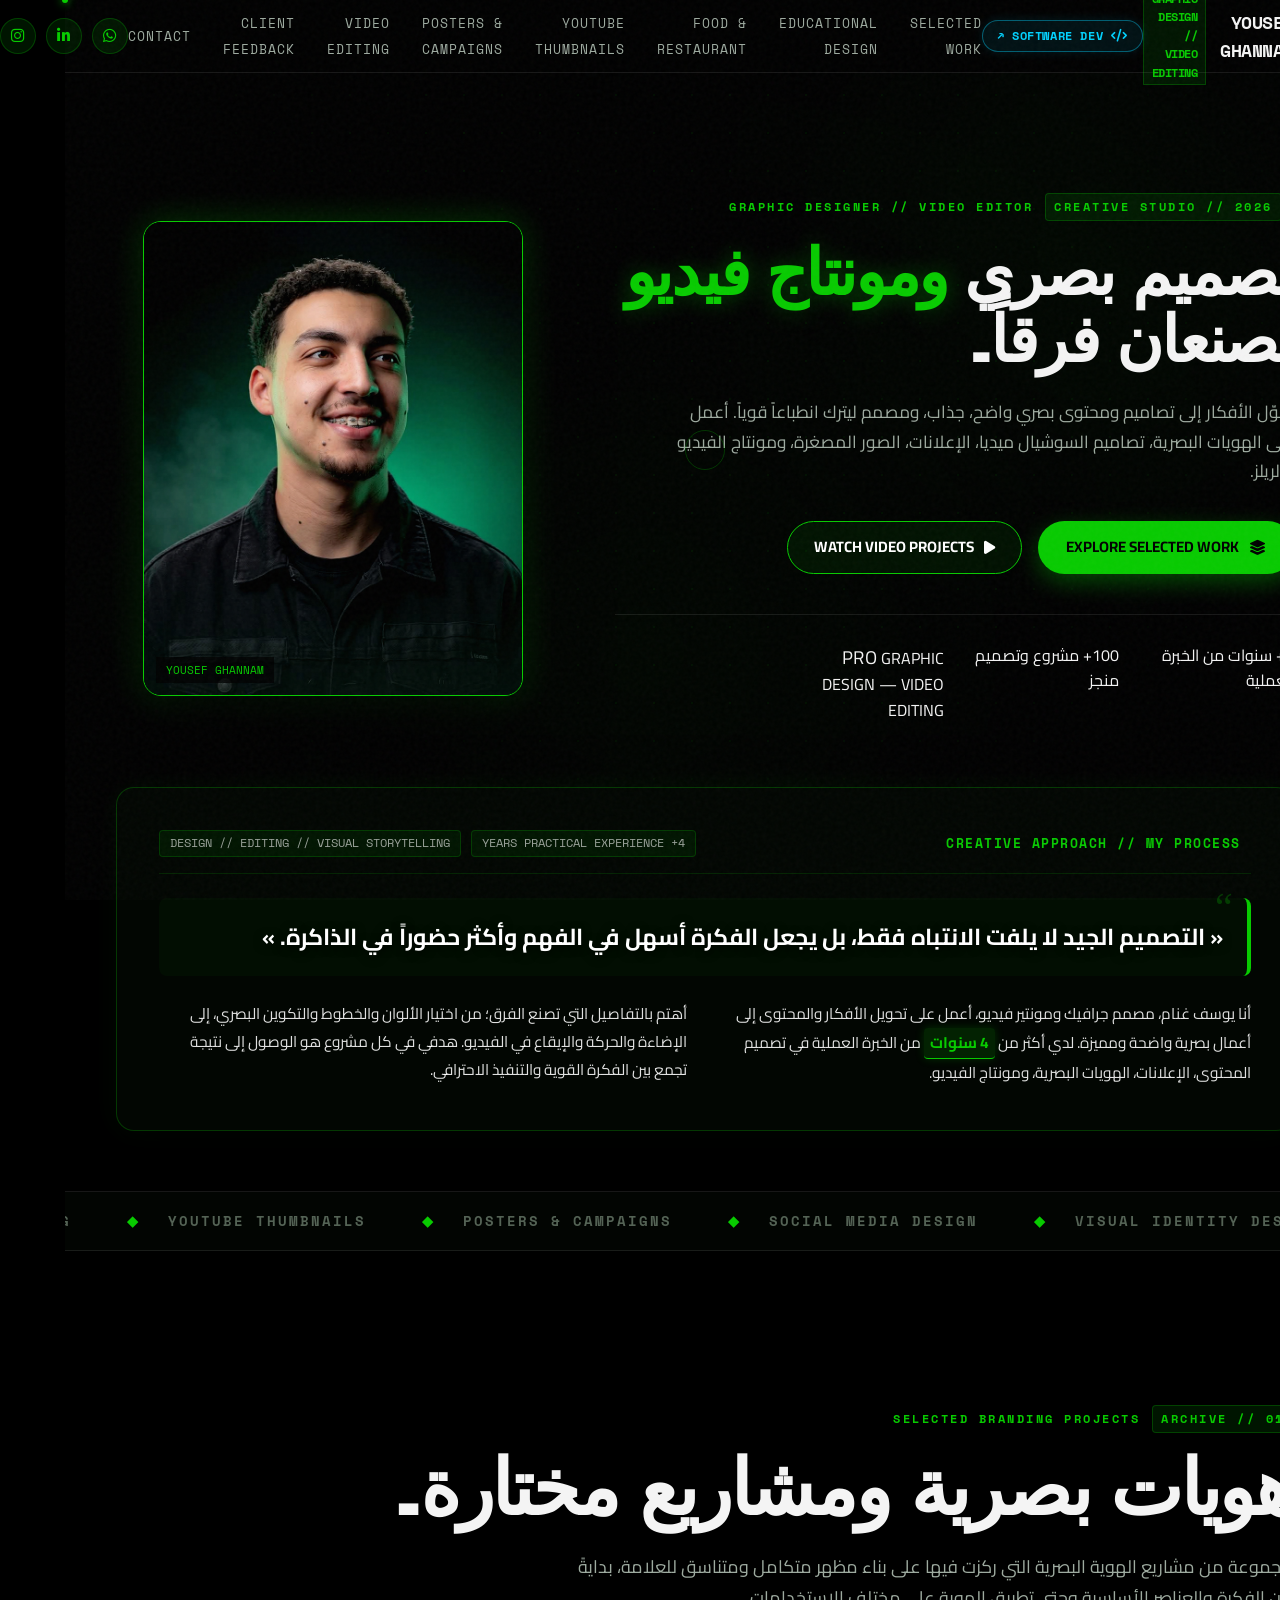
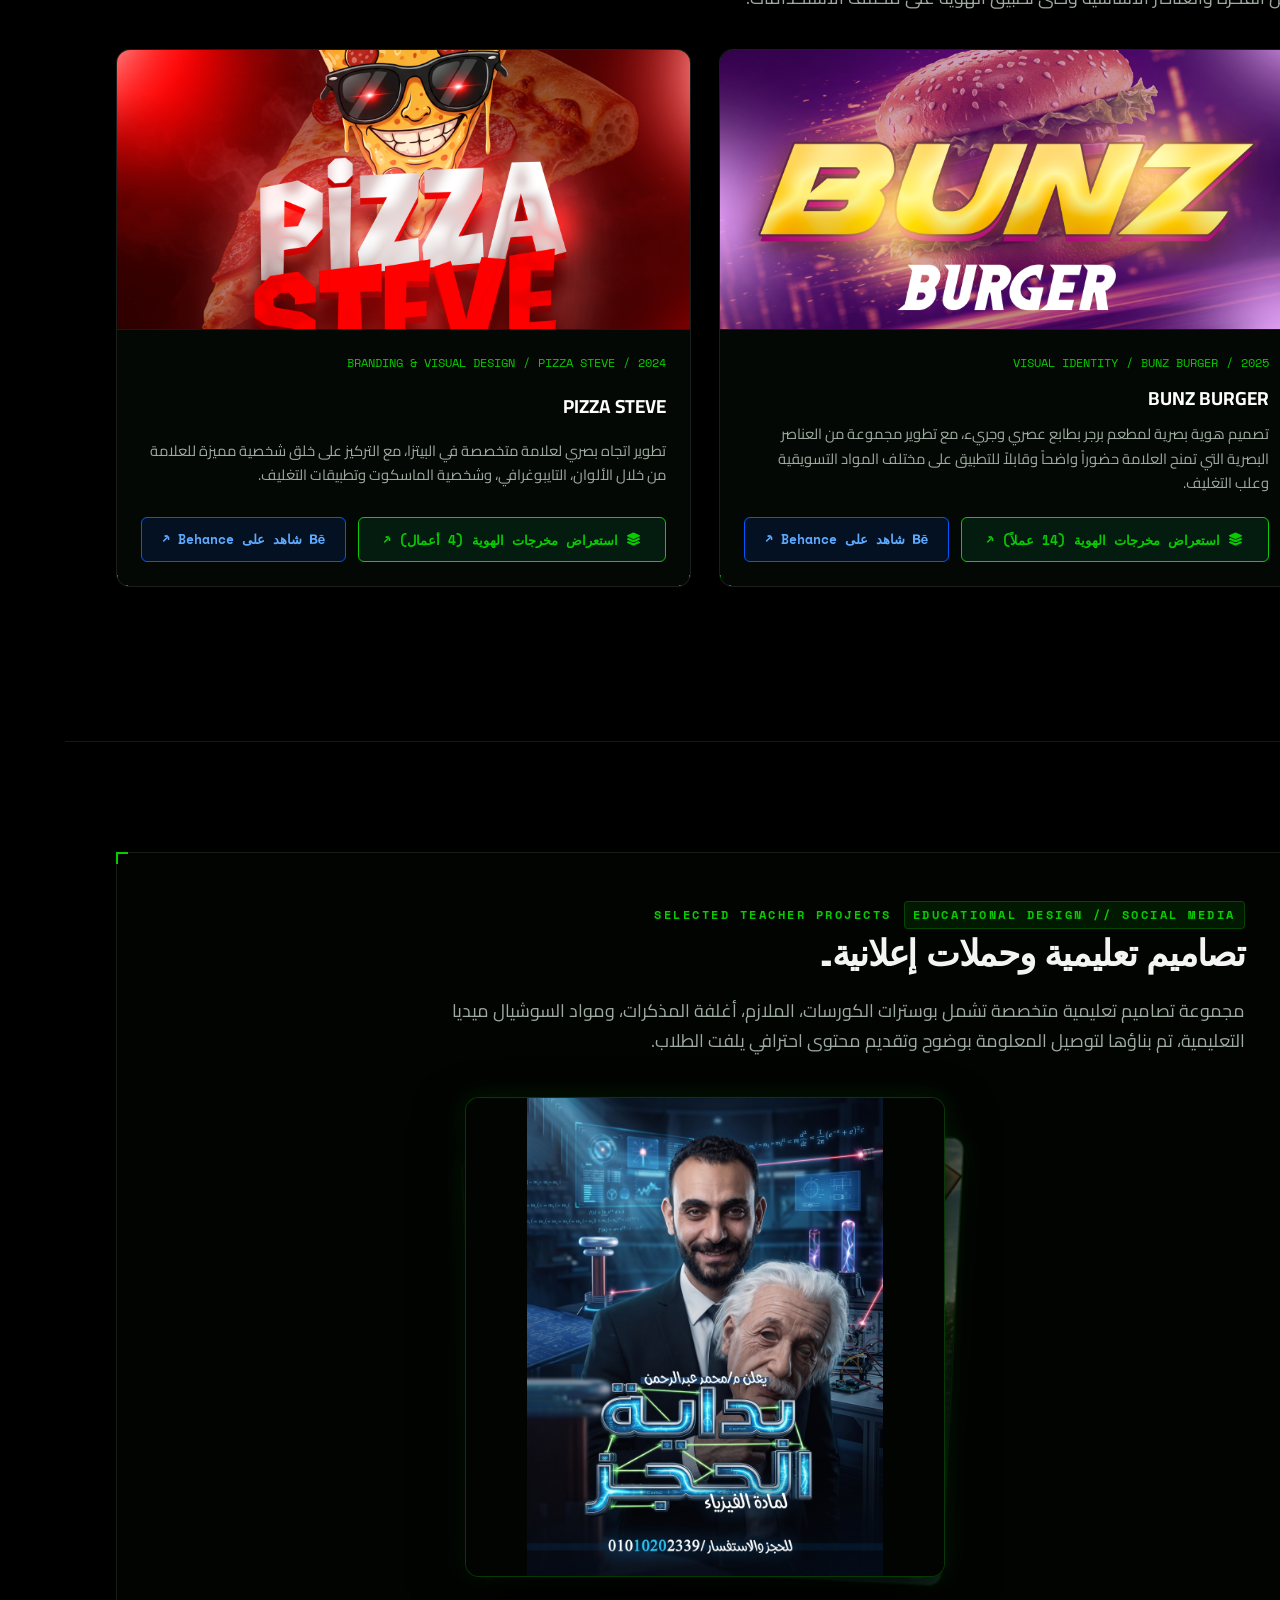
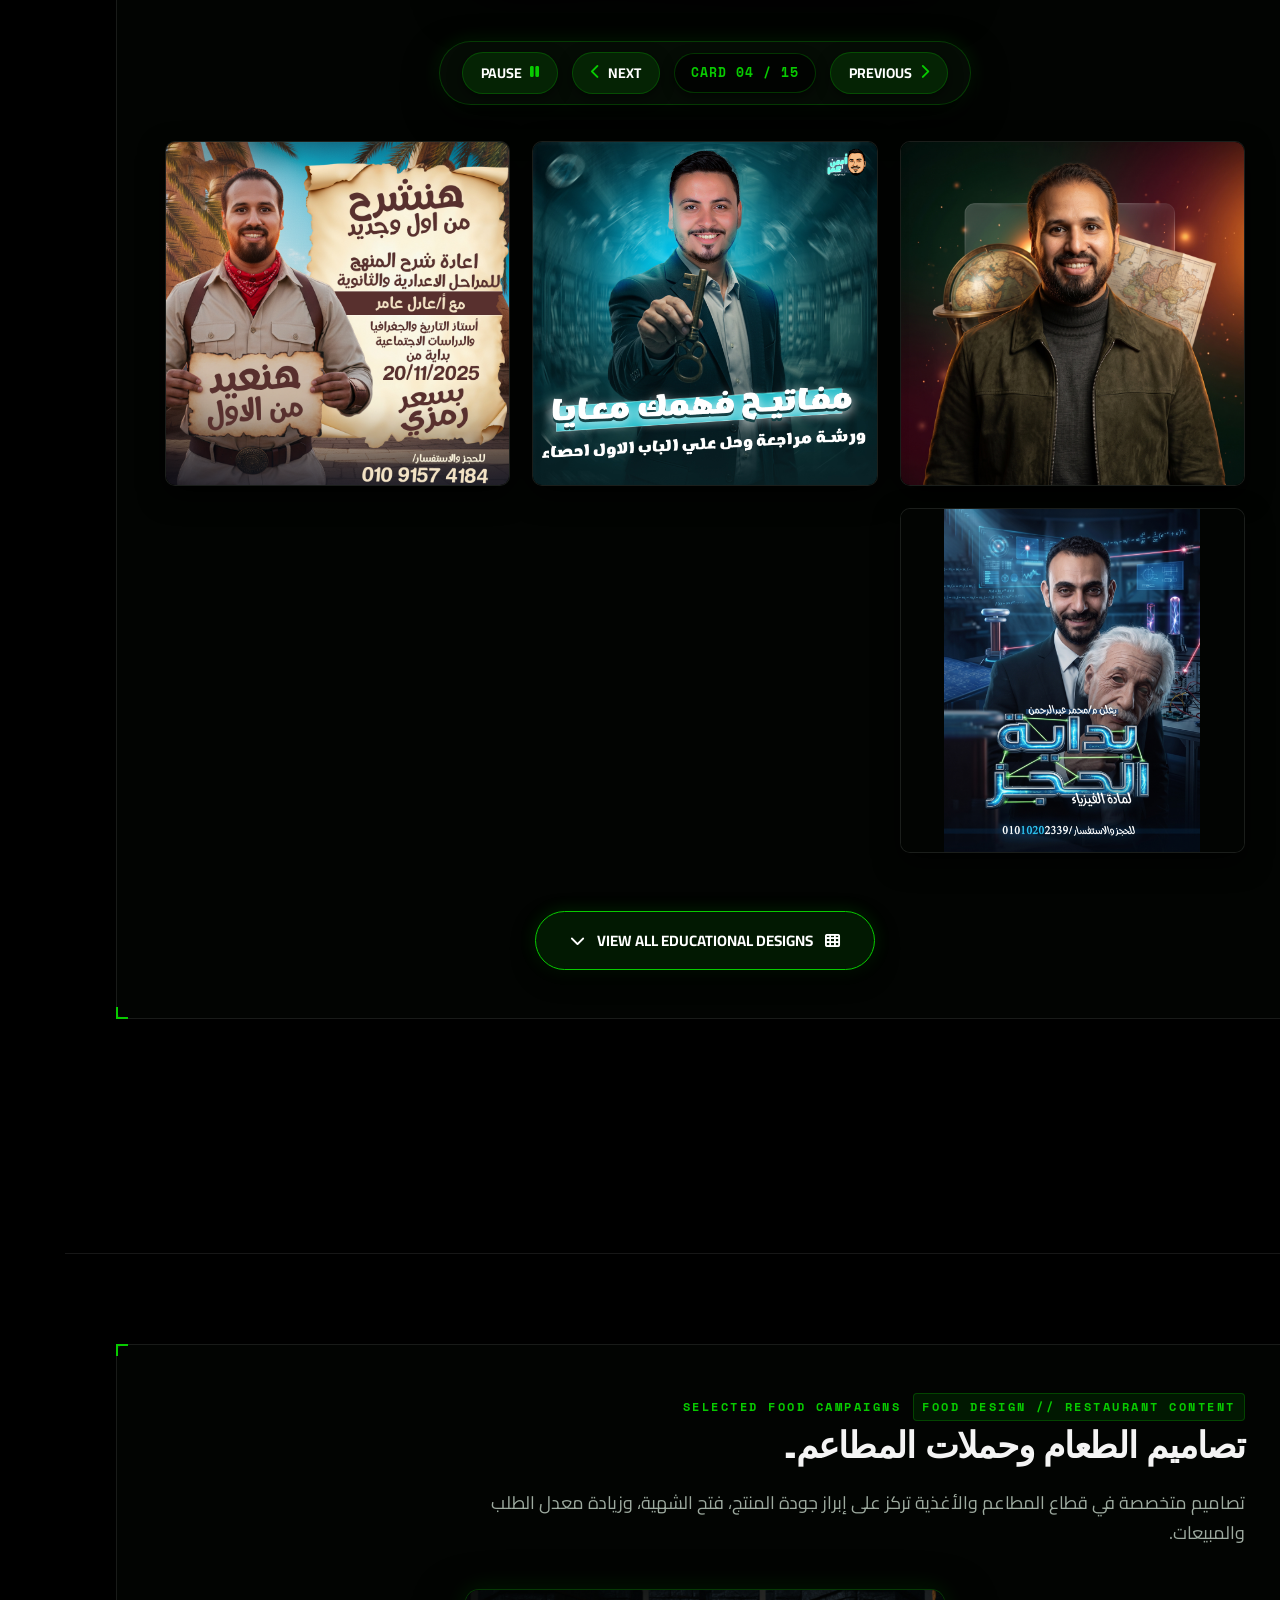
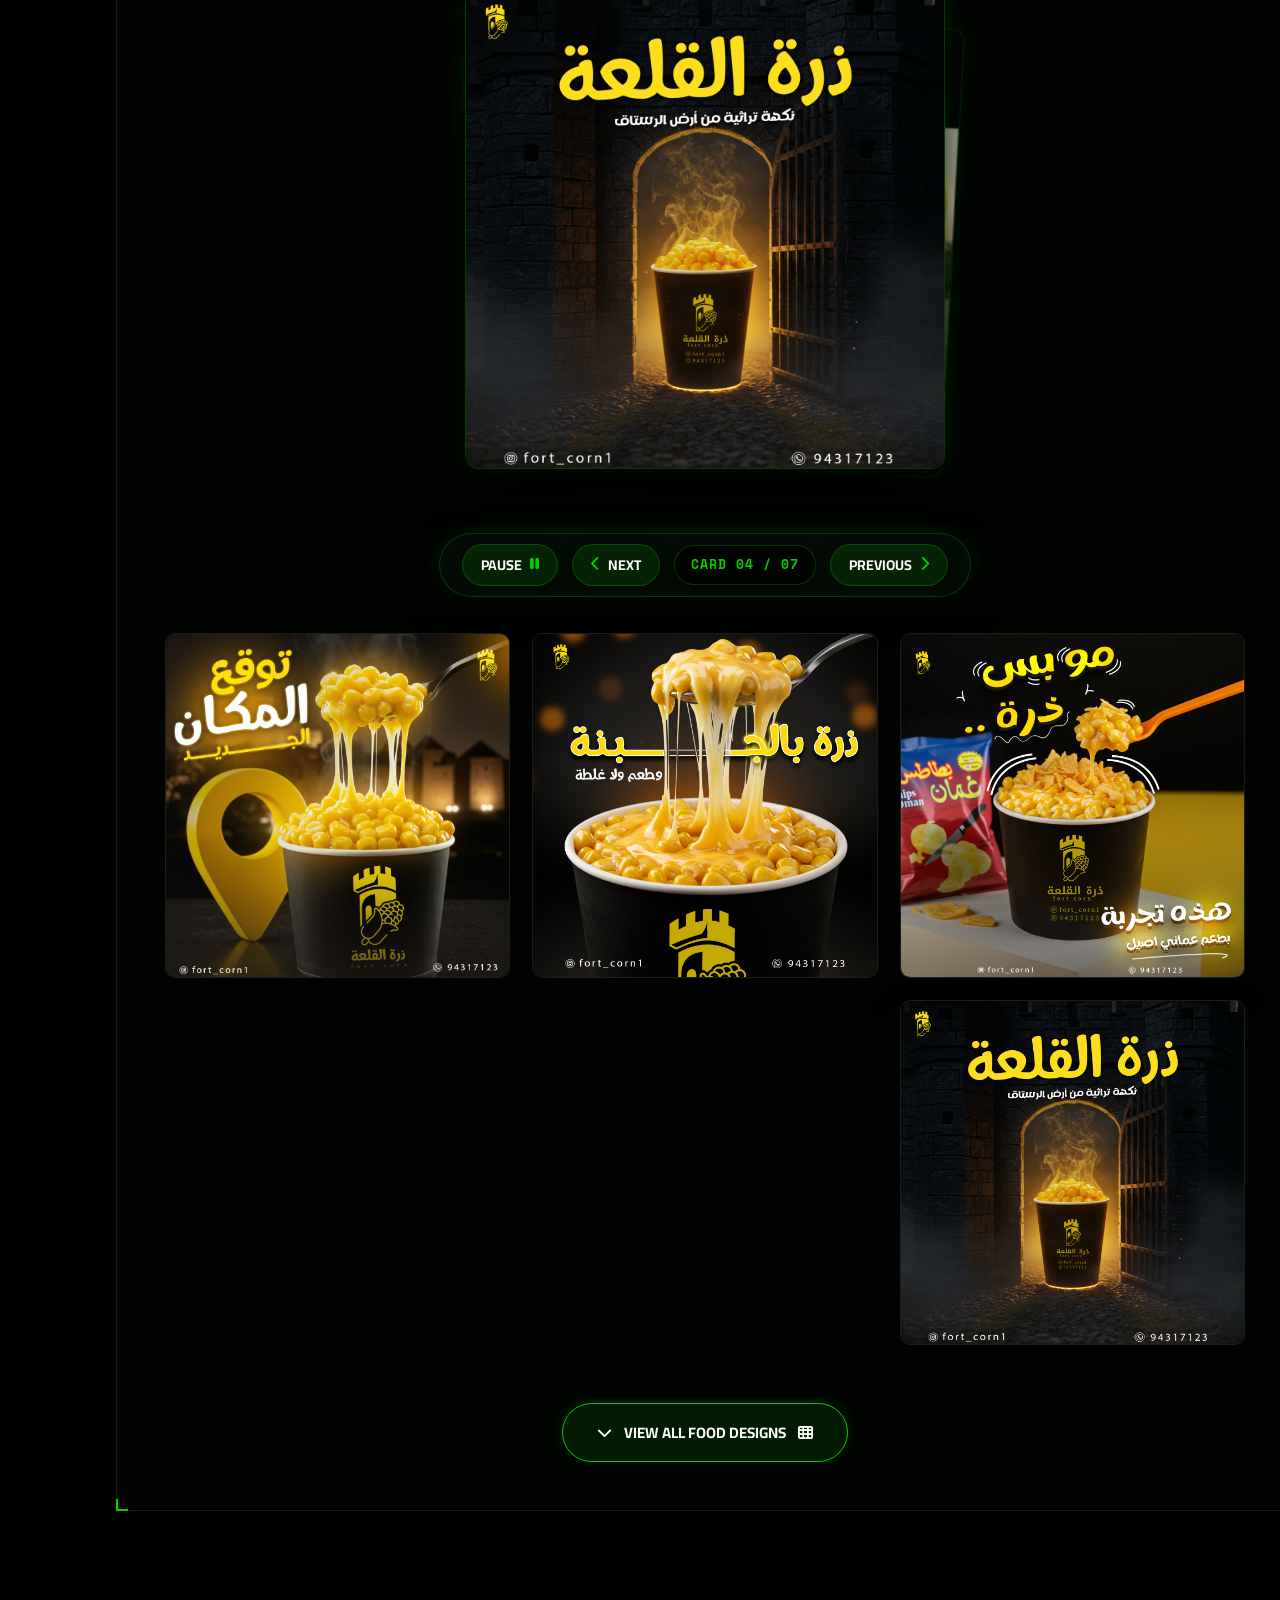
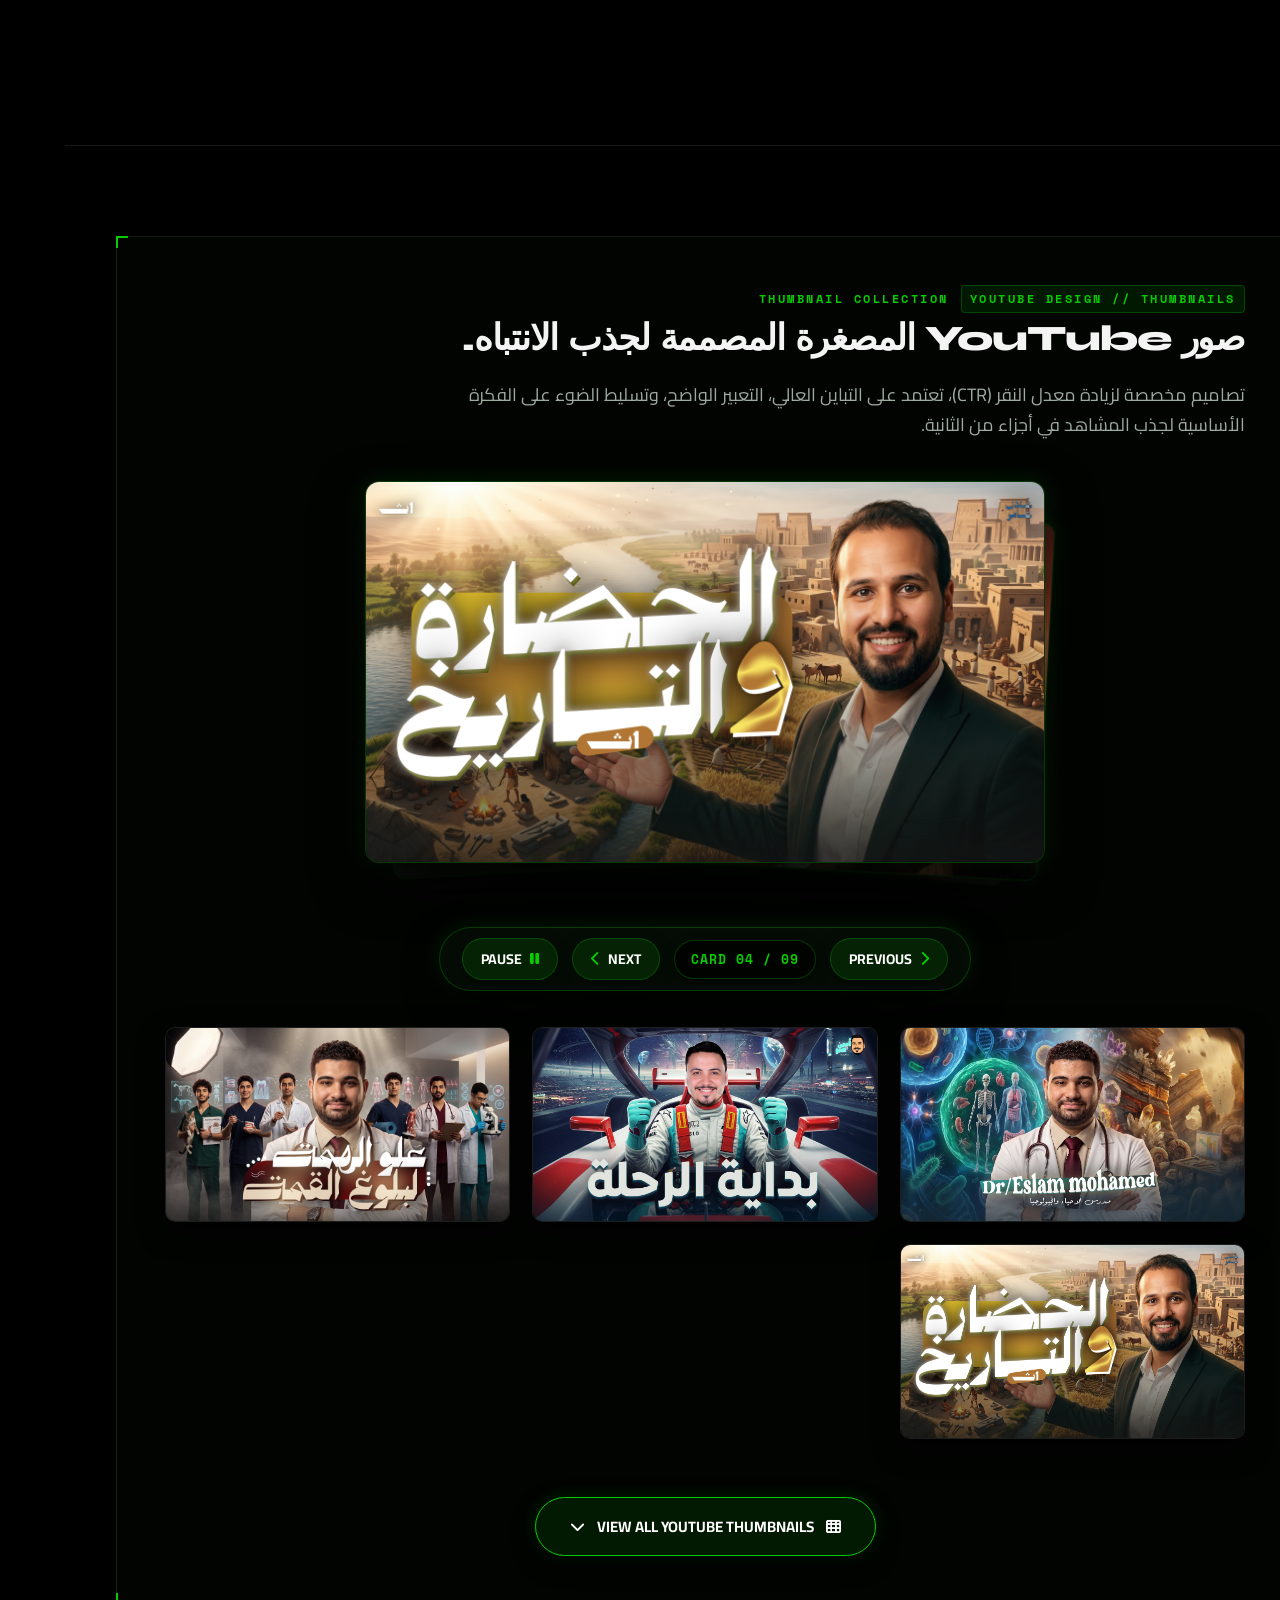
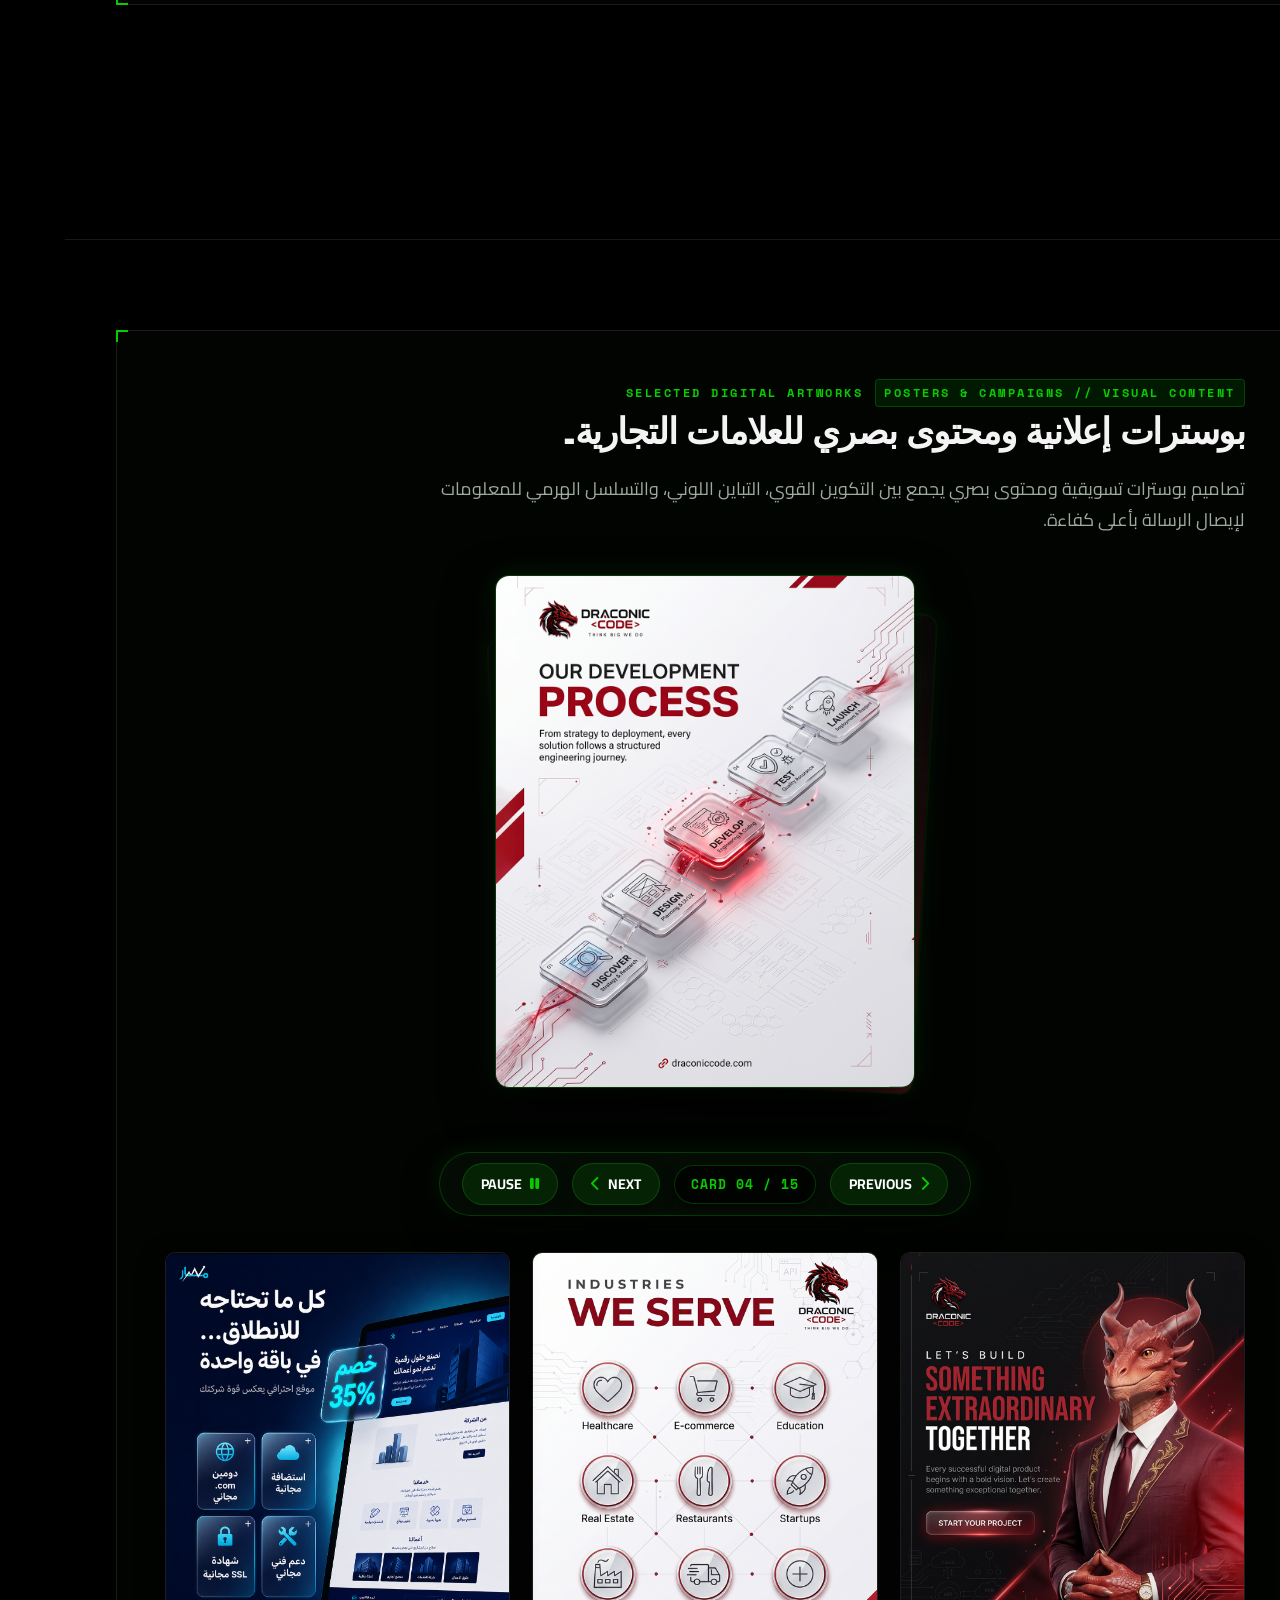
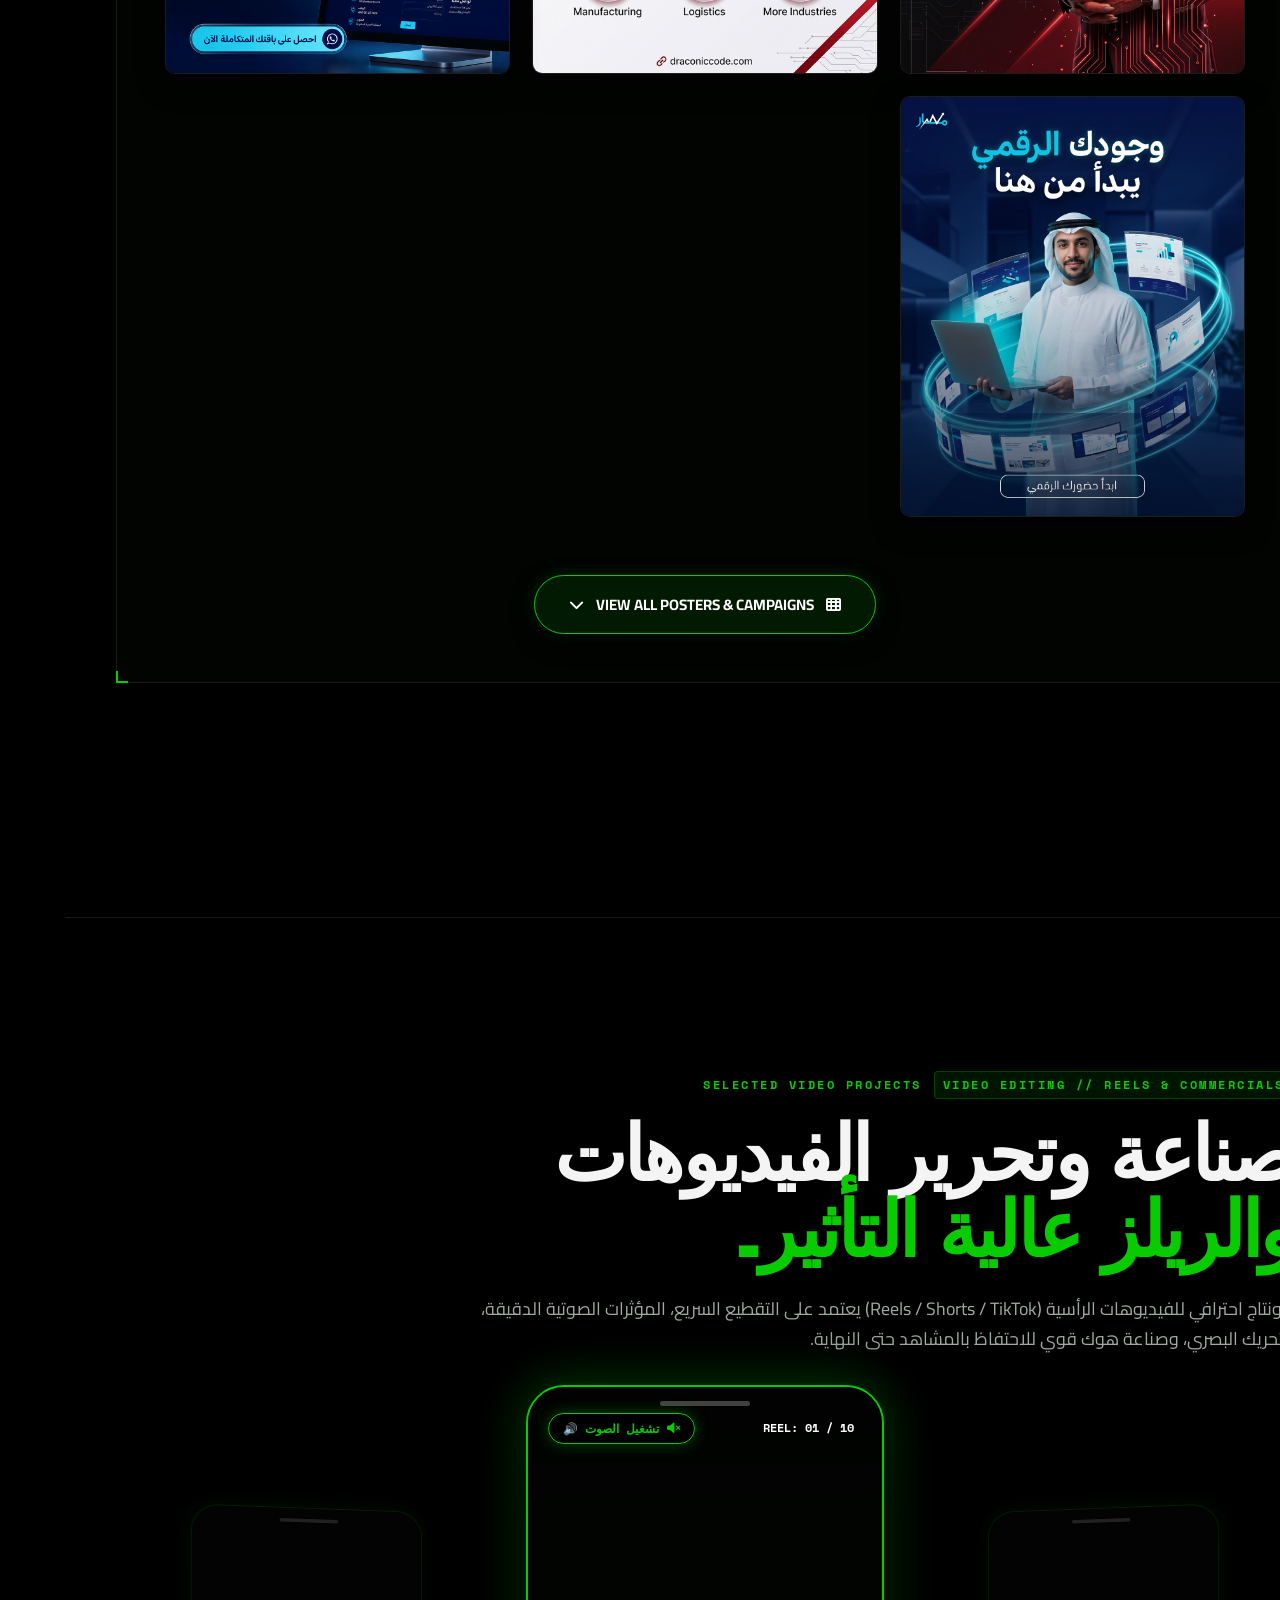
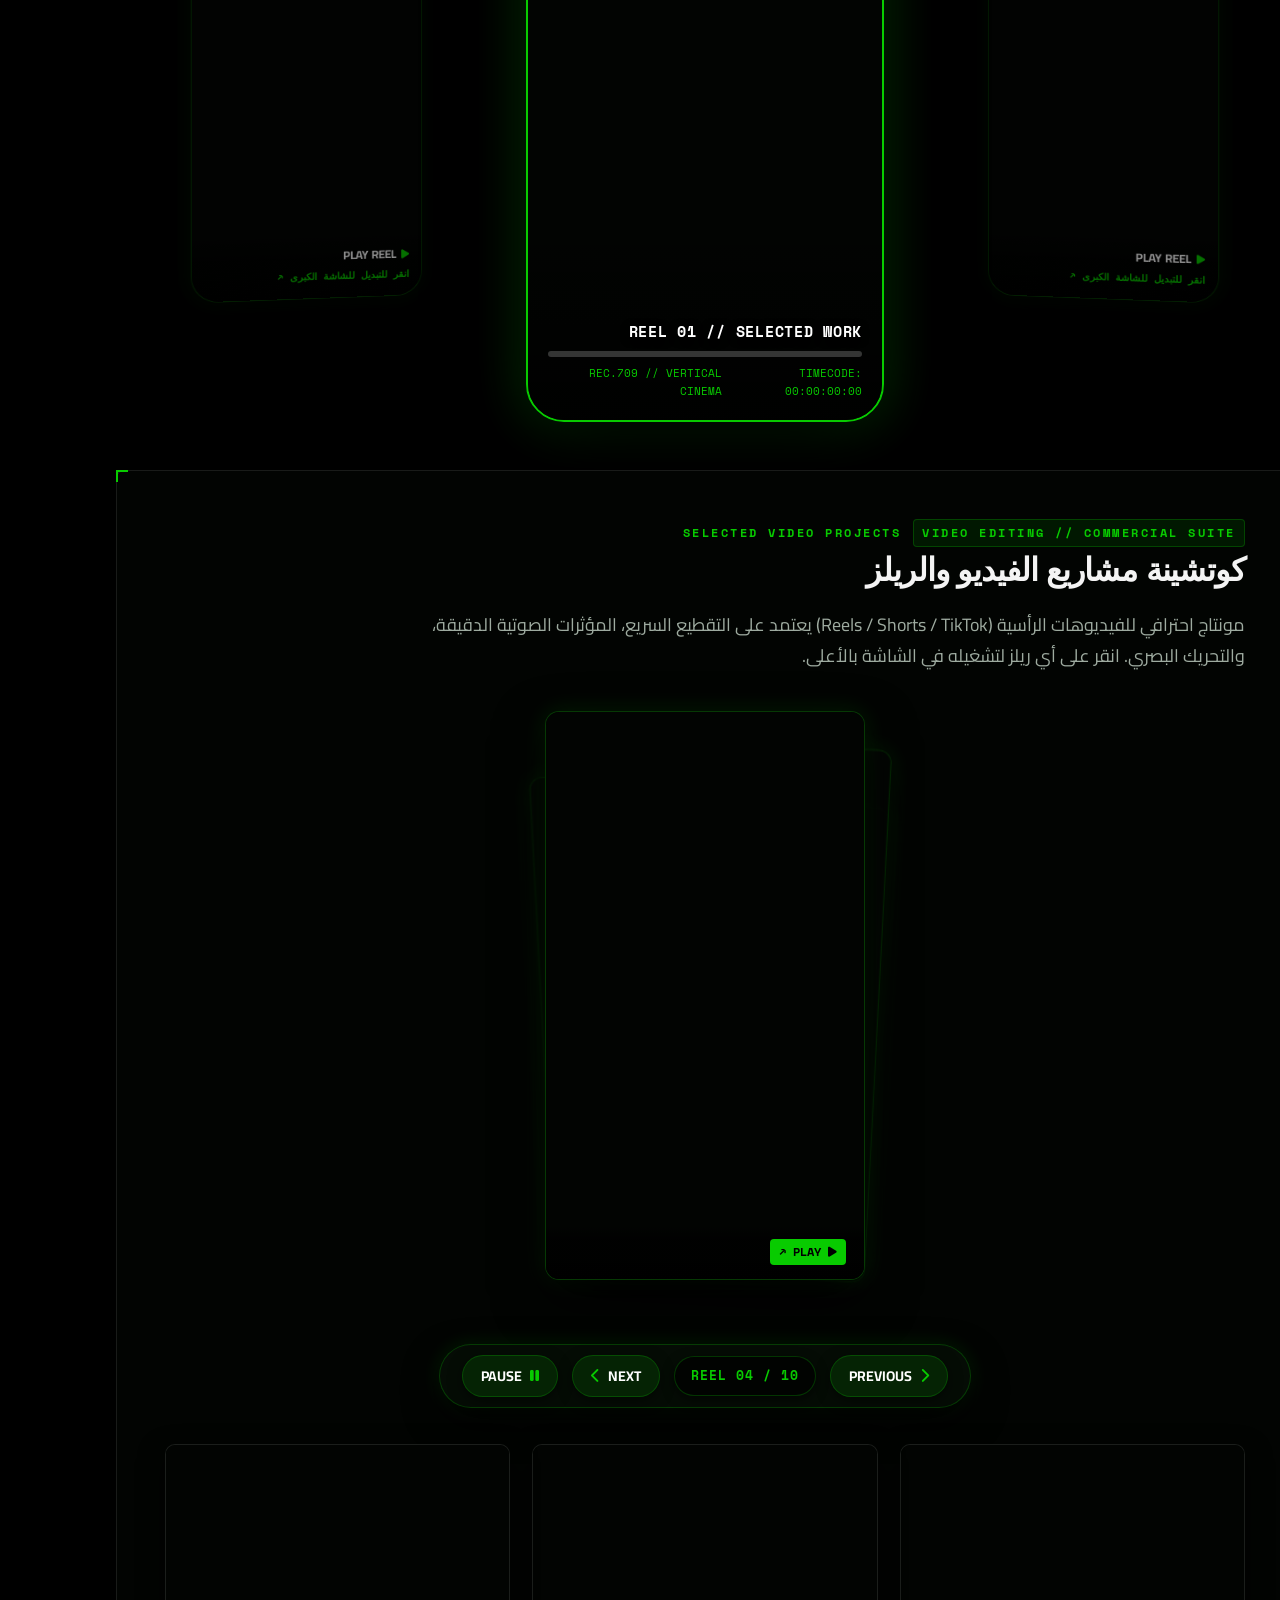
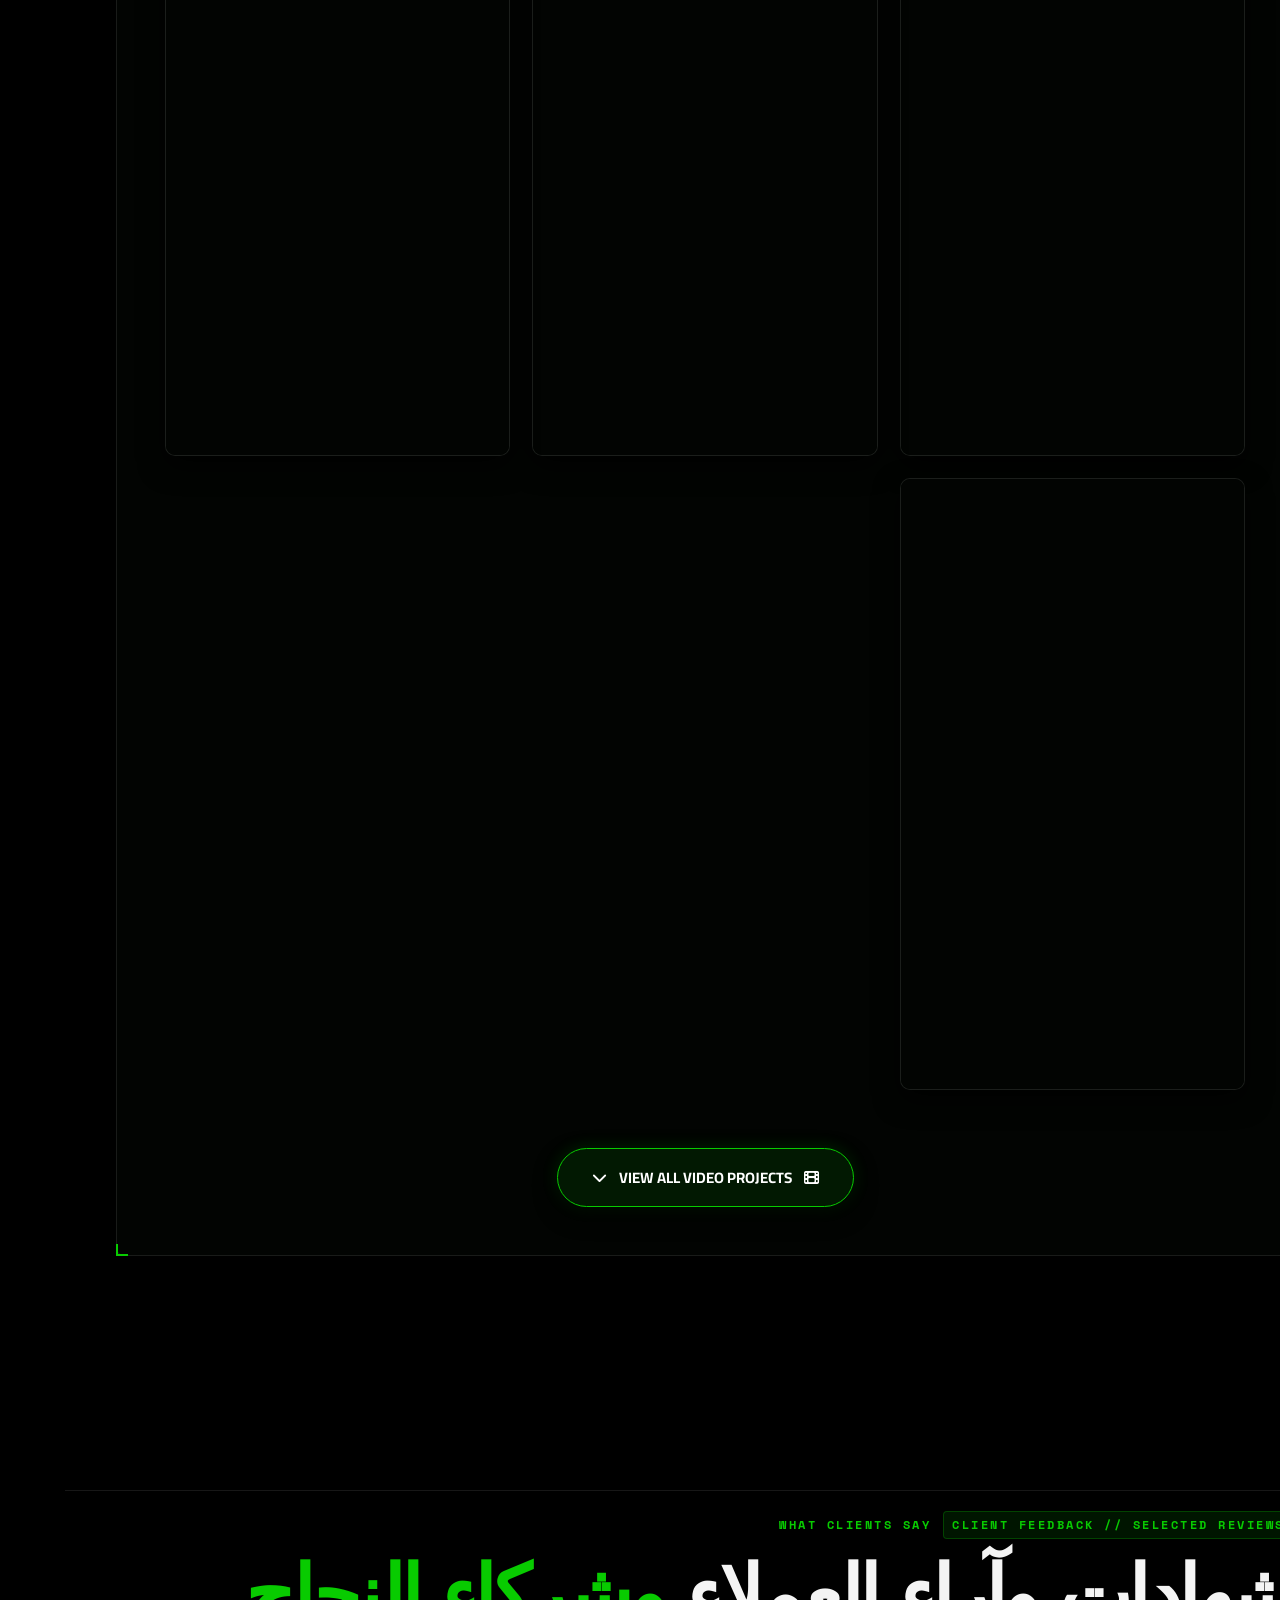
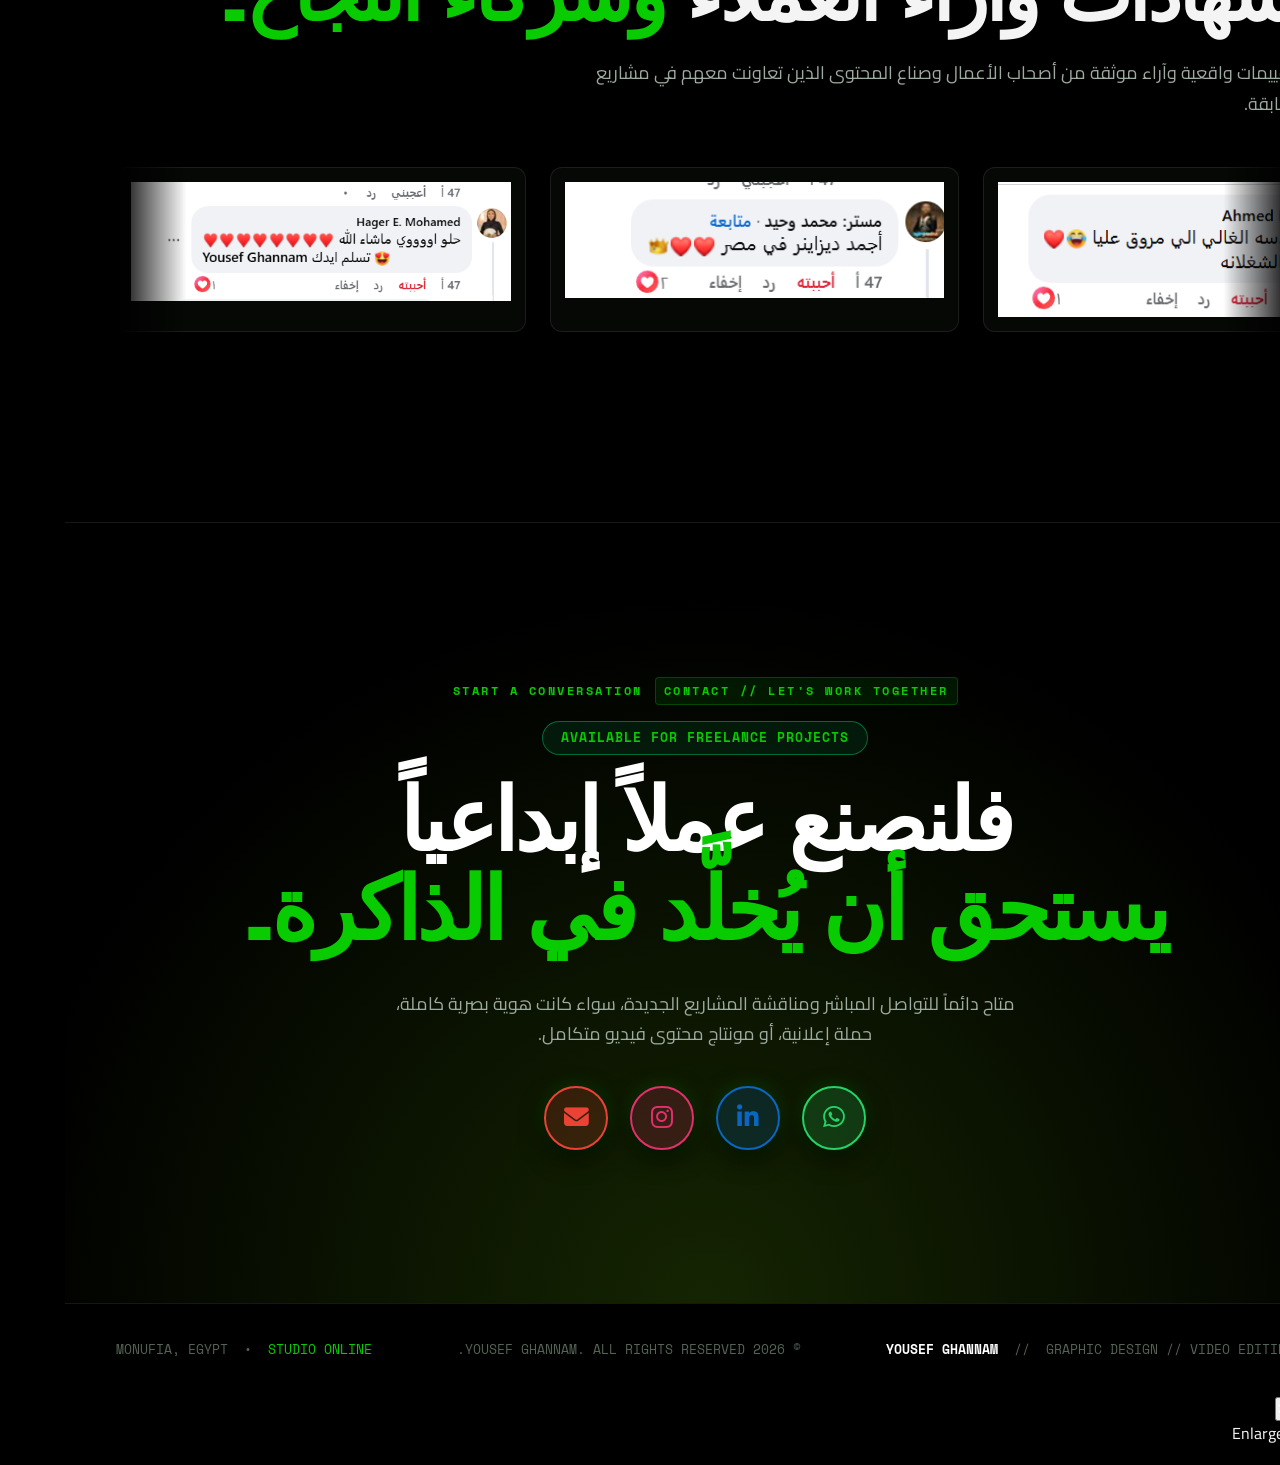
==== H/index.html @ 52e0b3d8 "Update portfolio with new design, visual identities, and reels" ====
<!DOCTYPE html>
<html lang="ar" dir="rtl">

<head>
    <meta charset="UTF-8">
    <meta name="viewport" content="width=device-width, initial-scale=1.0">
    <meta name="description" content="مصمم جرافيك ومونتير فيديو أقدّم حلولاً بصرية متكاملة تشمل تصميم الهويات البصرية، المحتوى الإعلاني، تصاميم السوشيال ميديا، وصناعة وتحرير الفيديوهات والريلز.">
    <meta name="theme-color" content="#000000">
    <title>YOUSEF GHANNAM — Graphic Designer | Video Editor</title>

    <!-- FontAwesome 6 Icons -->
    <link rel="stylesheet" href="https://cdnjs.cloudflare.com/ajax/libs/font-awesome/6.4.0/css/all.min.css">

    <!-- Bespoke Stylesheet -->
    <link rel="stylesheet" href="C.CSS">
</head>

<body>
    <!-- Subtle Cinema Film Grain Texture -->
    <div class="cinema-film-grain" aria-hidden="true"></div>

    <!-- Ambient Living Background System -->
    <div class="ambient-system-canvas" aria-hidden="true">
        <div class="ambient-orb ambient-orb-1"></div>
        <div class="ambient-orb ambient-orb-2"></div>
        <div class="ambient-orb ambient-orb-3"></div>
        <div class="ambient-cyber-grid"></div>
        <div class="ambient-vignette-veil"></div>
    </div>

    <!-- Precision Cursor (Desktop) -->
    <div class="cursor-dot" aria-hidden="true"></div>
    <div class="cursor-ring" aria-hidden="true"></div>

    <!-- ATELIER MASTHEAD (NAV) -->
    <header class="atelier-masthead" id="masthead">
        <div class="container-atelier">
            <div class="masthead-inner">
                <!-- Brand Callsign -->
                <a href="#home" class="masthead-brand" aria-label="Yousef Ghannam Home">
                    <span class="brand-callsign">YOUSEF GHANNAM</span>
                    <span class="brand-tag">GRAPHIC DESIGN // VIDEO EDITING</span>
                </a>

                <!-- Direct Switcher to Software Engineering & Development Page -->
                <a href="software.html" class="nav-software-btn" title="الانتقال إلى معرض مشاريع البرمجة وهندسة البرمجيات">
                    <i class="fas fa-code"></i>
                    <span>SOFTWARE DEV ↗</span>
                </a>

                <!-- Editorial Desktop Nav -->
                <nav>
                    <ul class="masthead-nav-items">
                        <li><a href="#archive" class="masthead-nav-link">Selected Work</a></li>
                        <li><a href="#teachers-designs" class="masthead-nav-link">Educational Design</a></li>
                        <li><a href="#food-designs" class="masthead-nav-link">Food & Restaurant</a></li>
                        <li><a href="#youtube-thumbnails" class="masthead-nav-link">YouTube Thumbnails</a></li>
                        <li><a href="#campaign-posters" class="masthead-nav-link">Posters & Campaigns</a></li>
                        <li><a href="#editing-suite" class="masthead-nav-link">Video Editing</a></li>
                        <li><a href="#praise" class="masthead-nav-link">Client Feedback</a></li>
                        <li><a href="#dispatch" class="masthead-nav-link">Contact</a></li>
                    </ul>
                </nav>

                <!-- Tools & Quick Contact Icons -->
                <div class="masthead-tools">
                    <div class="nav-quick-icons">
                        <a href="https://wa.me/201062680608" class="nav-icon-link" target="_blank" rel="noopener" title="WhatsApp (+20 106 268 0608)" aria-label="WhatsApp">
                            <i class="fab fa-whatsapp"></i>
                        </a>
                        <a href="https://www.linkedin.com/in/yousef-ghannam-editor/" class="nav-icon-link" target="_blank" rel="noopener" title="LinkedIn Profile" aria-label="LinkedIn">
                            <i class="fab fa-linkedin-in"></i>
                        </a>
                        <a href="https://www.instagram.com/youssef.ghannam_/" class="nav-icon-link" target="_blank" rel="noopener" title="Instagram (@youssef.ghannam_)" aria-label="Instagram">
                            <i class="fab fa-instagram"></i>
                        </a>
                    </div>

                    <button class="hamburger-atelier" id="mobile-toggle" aria-label="Toggle Mobile Menu">
                        <span></span>
                        <span></span>
                        <span></span>
                    </button>
                </div>
            </div>
        </div>
    </header>

    <!-- FULLSCREEN MOBILE DRAWER -->
    <div class="mobile-drawer-atelier" id="mobile-drawer">
        <div style="margin-bottom: 22px;">
            <a href="software.html" class="nav-software-btn mobile-software-btn" title="الانتقال إلى معرض مشاريع البرمجة وهندسة البرمجيات">
                <i class="fas fa-code"></i>
                <span>SOFTWARE DEV ↗</span>
            </a>
        </div>

        <ul class="mobile-nav-stack">
            <li><a href="#archive"><span class="index-code">01 —</span> <span>Selected Work</span></a></li>
            <li><a href="#teachers-designs"><span class="index-code">02 —</span> <span>Educational Design</span></a></li>
            <li><a href="#food-designs"><span class="index-code">03 —</span> <span>Food & Restaurant</span></a></li>
            <li><a href="#youtube-thumbnails"><span class="index-code">04 —</span> <span>YouTube Thumbnails</span></a></li>
            <li><a href="#campaign-posters"><span class="index-code">05 —</span> <span>Posters & Campaigns</span></a></li>
            <li><a href="#editing-suite"><span class="index-code">06 —</span> <span>Video Editing</span></a></li>
            <li><a href="#praise"><span class="index-code">07 —</span> <span>Client Feedback</span></a></li>
            <li><a href="#dispatch"><span class="index-code">08 —</span> <span>Contact</span></a></li>
        </ul>

        <div class="mobile-drawer-footer" style="margin-top: 28px; padding-top: 20px; border-top: 1px solid var(--hairline-subtle); display: flex; align-items: center; gap: 14px;">
            <a href="https://behance.net/yousefghannam" target="_blank" rel="noopener" class="nav-icon-link" title="Behance Profile"><i class="fab fa-behance"></i></a>
            <a href="https://wa.me/201027581564" target="_blank" rel="noopener" class="nav-icon-link" title="Direct WhatsApp"><i class="fab fa-whatsapp"></i></a>
            <span style="font-family: var(--font-mono); font-size: 0.76rem; color: var(--color-text-muted);">CONNECT DIRECTLY</span>
        </div>
    </div>

    <!-- MAIN CONTENT -->
    <main>
        <!-- HERO SECTION -->
        <section class="hero-monograph" id="home">
            <div class="hero-atmosphere" aria-hidden="true"></div>
            <div class="container-atelier">
                <div class="hero-grid-split">
                    <!-- Left: Typography & Telemetry -->
                    <div class="hero-content-col">
                        <div class="atelier-meta-tag">
                            <span class="live-pulse-dot"></span>
                            <span class="tag-code">CREATIVE STUDIO // 2026</span>
                            <span>GRAPHIC DESIGNER // VIDEO EDITOR</span>
                        </div>

                        <h1 class="hero-monument-title">
                            <span class="title-row">تصميم بصري</span>
                            <span class="title-row laser">ومونتاج فيديو</span>
                            <span class="title-row outline">يصنعان فرقاً.</span>
                        </h1>

                        <p class="hero-lead-editorial">
                            أحوّل الأفكار إلى تصاميم ومحتوى بصري واضح، جذاب، ومصمم ليترك انطباعاً قوياً. أعمل على الهويات البصرية، تصاميم السوشيال ميديا، الإعلانات، الصور المصغرة، ومونتاج الفيديو والريلز.
                        </p>

                        <div class="hero-action-dock">
                            <a href="#archive" class="atelier-primary-btn" data-cursor="click">
                                <i class="fas fa-layer-group"></i>
                                <span>EXPLORE SELECTED WORK</span>
                            </a>
                            <a href="#editing-suite" class="atelier-ghost-btn" data-cursor="click">
                                <i class="fas fa-play"></i>
                                <span>WATCH VIDEO PROJECTS</span>
                            </a>
                        </div>

                        <!-- Director Stats Strip -->
                        <div class="hero-director-stats">
                            <div class="director-stat-cell">
                                <span class="stat-number" data-counter="4">4+</span>
                                <span class="stat-label">سنوات من الخبرة العملية</span>
                            </div>
                            <div class="director-stat-cell">
                                <span class="stat-number" data-counter="100">100+</span>
                                <span class="stat-label">مشروع وتصميم منجز</span>
                            </div>
                            <div class="director-stat-cell">
                                <span class="stat-number" style="font-size: 1.15rem; letter-spacing: 0.5px;">PRO</span>
                                <span class="stat-label">GRAPHIC DESIGN — VIDEO EDITING</span>
                            </div>
                        </div>
                    </div>

                    <!-- Right: Designer Portrait Monolith -->
                    <div class="hero-visual-col">
                        <div class="portrait-monolith hairline-frame" data-cursor="view">
                            <div class="corner-reticle reticle-tl"></div>
                            <div class="corner-reticle reticle-tr"></div>
                            <div class="corner-reticle reticle-bl"></div>
                            <div class="corner-reticle reticle-br"></div>

                            <span class="hud-corner-label hud-br">YOUSEF GHANNAM</span>

                            <img src="../images/00000.jpeg" alt="Yousef Ghannam — Graphic Designer | Video Editor">
                        </div>
                    </div>
                </div>

                <!-- CREATIVE APPROACH (SECTION 5) -->
                <div class="hero-manifesto-dock" id="hero-manifesto">
                    <div class="manifesto-hud-bar">
                        <div class="hud-pill-active">
                            <span class="live-pulse-dot"></span>
                            <span class="hud-pill-text">CREATIVE APPROACH // MY PROCESS</span>
                        </div>
                        <div class="manifesto-meta-tags">
                            <span class="manifesto-tag-meta">4+ YEARS PRACTICAL EXPERIENCE</span>
                            <span class="manifesto-tag-meta">DESIGN // EDITING // VISUAL STORYTELLING</span>
                        </div>
                    </div>

                    <div class="manifesto-quote-card">
                        <div class="manifesto-quote-badge">“</div>
                        <blockquote class="manifesto-quote-line" id="manifesto-quote-text">
                            « التصميم الجيد لا يلفت الانتباه فقط، بل يجعل الفكرة أسهل في الفهم وأكثر حضوراً في الذاكرة. »
                        </blockquote>
                    </div>

                    <div class="manifesto-body-grid">
                        <div class="manifesto-body-col" id="manifesto-body-p1">
                            أنا يوسف غنام، مصمم جرافيك ومونتير فيديو، أعمل على تحويل الأفكار والمحتوى إلى أعمال بصرية واضحة ومميزة. لدي أكثر من <mark class="accent-mark">4 سنوات</mark> من الخبرة العملية في تصميم المحتوى، الإعلانات، الهويات البصرية، ومونتاج الفيديو.
                        </div>
                        <div class="manifesto-body-col" id="manifesto-body-p2">
                            أهتم بالتفاصيل التي تصنع الفرق؛ من اختيار الألوان والخطوط والتكوين البصري، إلى الإضاءة والحركة والإيقاع في الفيديو. هدفي في كل مشروع هو الوصول إلى نتيجة تجمع بين الفكرة القوية والتنفيذ الاحترافي.
                        </div>
                    </div>
                </div>
            </div>
        </section>

        <!-- KINETIC RIBBON (SECTION 6) -->
        <div class="marquee-ribbon-wrap" aria-hidden="true">
            <div class="marquee-ribbon-track">
                <div class="ribbon-cell">VISUAL IDENTITY DESIGN <span class="green-diamond">◆</span></div>
                <div class="ribbon-cell">SOCIAL MEDIA DESIGN <span class="green-diamond">◆</span></div>
                <div class="ribbon-cell">POSTERS & CAMPAIGNS <span class="green-diamond">◆</span></div>
                <div class="ribbon-cell">YOUTUBE THUMBNAILS <span class="green-diamond">◆</span></div>
                <div class="ribbon-cell">SHORT-FORM REELS EDITING <span class="green-diamond">◆</span></div>
                <div class="ribbon-cell">SOUND DESIGN & AUDIO MIX <span class="green-diamond">◆</span></div>
                <div class="ribbon-cell">COLOR GRADING <span class="green-diamond">◆</span></div>
                <div class="ribbon-cell">MOTION GRAPHICS <span class="green-diamond">◆</span></div>
                <!-- Duplicate for seamless loop -->
                <div class="ribbon-cell">VISUAL IDENTITY DESIGN <span class="green-diamond">◆</span></div>
                <div class="ribbon-cell">SOCIAL MEDIA DESIGN <span class="green-diamond">◆</span></div>
                <div class="ribbon-cell">POSTERS & CAMPAIGNS <span class="green-diamond">◆</span></div>
                <div class="ribbon-cell">YOUTUBE THUMBNAILS <span class="green-diamond">◆</span></div>
                <div class="ribbon-cell">SHORT-FORM REELS EDITING <span class="green-diamond">◆</span></div>
                <div class="ribbon-cell">SOUND DESIGN & AUDIO MIX <span class="green-diamond">◆</span></div>
                <div class="ribbon-cell">COLOR GRADING <span class="green-diamond">◆</span></div>
                <div class="ribbon-cell">MOTION GRAPHICS <span class="green-diamond">◆</span></div>
            </div>
        </div>

        <!-- CURATED BRAND ARCHIVE (BUNZ & PIZZA STEVE) -->
        <section class="section-atelier" id="archive">
            <div class="container-atelier">
                <div class="section-head-split">
                    <div>
                        <div class="atelier-meta-tag">
                            <span class="tag-code">ARCHIVE // 01</span>
                            <span>SELECTED BRANDING PROJECTS</span>
                        </div>
                        <h2 class="atelier-section-heading">
                            <span>هويات بصرية ومشاريع مختارة.</span>
                        </h2>
                        <p class="atelier-heading-lead">
                            مجموعة من مشاريع الهوية البصرية التي ركزت فيها على بناء مظهر متكامل ومتناسق للعلامة، بدايةً من الفكرة والعناصر الأساسية وحتى تطبيق الهوية على مختلف الاستخدامات.
                        </p>
                    </div>
                </div>

                <div class="archive-editorial-flow">
                    <!-- Project 1: BUNZ BURGER -->
                    <article class="project-spread-item hairline-frame" data-project-slug="bunz">
                        <div class="corner-reticle reticle-tl"></div>
                        <div class="corner-reticle reticle-tr"></div>
                        <div class="corner-reticle reticle-bl"></div>
                        <div class="corner-reticle reticle-br"></div>
                        <div class="spread-media-monograph" data-project-slug="bunz" title="انقر لاستعراض تصاميم ومخرجات الهوية">
                            <img src="../images/Thumbnail - Size.png" alt="BUNZ BURGER Visual Identity" loading="lazy">
                            <div class="brand-hover-overlay">
                                <span class="hover-view-tag"><i class="fas fa-layer-group"></i> استعراض مخرجات وتصاميم الهوية (14 عملاً) ↗</span>
                            </div>
                        </div>
                        <div class="spread-editorial-dossier">
                            <div class="dossier-header-meta">
                                <span class="meta-year">2025</span>
                                <span class="meta-sep">/</span>
                                <span class="meta-client">BUNZ BURGER</span>
                                <span class="meta-sep">/</span>
                                <span class="meta-deliverable">VISUAL IDENTITY</span>
                            </div>
                            <h3 class="dossier-headline">BUNZ BURGER</h3>
                            <p class="dossier-summary">
                                تصميم هوية بصرية لمطعم برجر بطابع عصري وجريء، مع تطوير مجموعة من العناصر البصرية التي تمنح العلامة حضوراً واضحاً وقابلاً للتطبيق على مختلف المواد التسويقية وعلب التغليف.
                            </p>

                            <!-- Interactive Action Buttons -->
                            <div class="brand-card-actions">
                                <button class="btn-brand-explore" data-project-slug="bunz" aria-label="استعراض تصاميم الهوية">
                                    <i class="fas fa-layer-group"></i>
                                    <span>استعراض مخرجات الهوية (14 عملاً) ↗</span>
                                </button>
                                <a href="https://www.behance.net/gallery/227914985/BUNZ-Identity-Campaign-Design-for-a-Burger" target="_blank" rel="noopener noreferrer" class="btn-brand-behance" title="شاهد المشروع على بيهانس">
                                    <i class="fab fa-behance"></i>
                                    <span>شاهد على Behance ↗</span>
                                </a>
                            </div>
                        </div>
                    </article>

                    <!-- Project 2: PIZZA STEVE -->
                    <article class="project-spread-item hairline-frame" data-project-slug="pizza-steve">
                        <div class="corner-reticle reticle-tl"></div>
                        <div class="corner-reticle reticle-tr"></div>
                        <div class="corner-reticle reticle-bl"></div>
                        <div class="corner-reticle reticle-br"></div>
                        <div class="spread-media-monograph" data-project-slug="pizza-steve" title="انقر لاستعراض تصاميم ومخرجات الهوية">
                            <img src="../images/Thumbnail.png" alt="PIZZA STEVE Branding" loading="lazy">
                            <div class="brand-hover-overlay">
                                <span class="hover-view-tag"><i class="fas fa-layer-group"></i> استعراض مخرجات وتصاميم الهوية (4 أعمال) ↗</span>
                            </div>
                        </div>
                        <div class="spread-editorial-dossier">
                            <div class="dossier-header-meta">
                                <span class="meta-year">2024</span>
                                <span class="meta-sep">/</span>
                                <span class="meta-client">PIZZA STEVE</span>
                                <span class="meta-sep">/</span>
                                <span class="meta-deliverable">BRANDING & VISUAL DESIGN</span>
                            </div>
                            <h3 class="dossier-headline">PIZZA STEVE</h3>
                            <p class="dossier-summary">
                                تطوير اتجاه بصري لعلامة متخصصة في البيتزا، مع التركيز على خلق شخصية مميزة للعلامة من خلال الألوان، التايبوغرافي، وشخصية الماسكوت وتطبيقات التغليف.
                            </p>

                            <!-- Interactive Action Buttons -->
                            <div class="brand-card-actions">
                                <button class="btn-brand-explore" data-project-slug="pizza-steve" aria-label="استعراض تصاميم الهوية">
                                    <i class="fas fa-layer-group"></i>
                                    <span>استعراض مخرجات الهوية (4 أعمال) ↗</span>
                                </button>
                                <a href="https://www.behance.net/gallery/227664051/Mini-Identity-Concept-Pizza-Steve" target="_blank" rel="noopener noreferrer" class="btn-brand-behance" title="شاهد المشروع على بيهانس">
                                    <i class="fab fa-behance"></i>
                                    <span>شاهد على Behance ↗</span>
                                </a>
                            </div>
                        </div>
                    </article>
                </div>
            </div>
        </section>

        <!-- ==========================================================================
             SECTION 1: TEACHERS EDUCATIONAL DESIGNS (تصاميم المدرسين)
             ========================================================================== -->
        <section class="section-atelier" id="teachers-designs" style="padding-top: 50px;">
            <div class="container-atelier">
                <div class="card-deck-showcase-wrap hairline-frame" id="deck-wrap-teachers">
                    <div class="corner-reticle reticle-tl"></div>
                    <div class="corner-reticle reticle-tr"></div>
                    <div class="corner-reticle reticle-bl"></div>
                    <div class="corner-reticle reticle-br"></div>

                    <div style="display: flex; justify-content: space-between; align-items: flex-end; flex-wrap: wrap; gap: 20px; margin-bottom: 24px;">
                        <div>
                            <div class="atelier-meta-tag" style="margin-bottom: 8px;">
                                <span class="tag-code">EDUCATIONAL DESIGN // SOCIAL MEDIA</span>
                                <span>SELECTED TEACHER PROJECTS</span>
                            </div>
                            <h3 class="atelier-section-heading" style="font-size: clamp(1.7rem, 2.8vw, 2.4rem); margin: 0;">
                                <span>تصاميم تعليمية وحملات إعلانية.</span>
                            </h3>
                        </div>
                    </div>

                    <p class="atelier-heading-lead" style="margin-bottom: 30px; max-width: 820px;">
                        مجموعة تصاميم تعليمية متخصصة تشمل بوسترات الكورسات، الملازم، أغلفة المذكرات، ومواد السوشيال ميديا التعليمية، تم بناؤها لتوصيل المعلومة بوضوح وتقديم محتوى احترافي يلفت الطلاب.
                    </p>

                    <!-- Top 3D Deck -->
                    <div class="card-deck-stage deck-stage-square">
                        <div class="card-deck-stack" id="stack-teachers" data-deck-id="teachers" title="انقر لتقليب الكارت التالي">
                            <div class="deck-card-item" data-card-pos="0" data-card-index="0" data-zoom="../images/techer_design (1).jpeg">
                                <div class="deck-card-media-box"><img src="../images/techer_design (1).jpeg" alt="Educational Design 01" loading="lazy"></div>
                            </div>
                            <div class="deck-card-item" data-card-pos="1" data-card-index="1" data-zoom="../images/techer_design (1).jpg">
                                <div class="deck-card-media-box"><img src="../images/techer_design (1).jpg" alt="Educational Design 02" loading="lazy"></div>
                            </div>
                            <div class="deck-card-item" data-card-pos="2" data-card-index="2" data-zoom="../images/techer_design (1).png">
                                <div class="deck-card-media-box"><img src="../images/techer_design (1).png" alt="Educational Design 03" loading="lazy"></div>
                            </div>
                            <div class="deck-card-item" data-card-pos="3" data-card-index="3" data-zoom="../images/techer_design (2).jpeg">
                                <div class="deck-card-media-box"><img src="../images/techer_design (2).jpeg" alt="Educational Design 04" loading="lazy"></div>
                            </div>
                            <div class="deck-card-item" data-card-pos="hidden" data-card-index="4" data-zoom="../images/techer_design (2).png">
                                <div class="deck-card-media-box"><img src="../images/techer_design (2).png" alt="Educational Design 05" loading="lazy"></div>
                            </div>
                            <div class="deck-card-item" data-card-pos="hidden" data-card-index="5" data-zoom="../images/techer_design (3).png">
                                <div class="deck-card-media-box"><img src="../images/techer_design (3).png" alt="Educational Design 06" loading="lazy"></div>
                            </div>
                            <div class="deck-card-item" data-card-pos="hidden" data-card-index="6" data-zoom="../images/techer_design (4).png">
                                <div class="deck-card-media-box"><img src="../images/techer_design (4).png" alt="Educational Design 07" loading="lazy"></div>
                            </div>
                            <div class="deck-card-item" data-card-pos="hidden" data-card-index="7" data-zoom="../images/techer_design (5).png">
                                <div class="deck-card-media-box"><img src="../images/techer_design (5).png" alt="Educational Design 08" loading="lazy"></div>
                            </div>
                            <div class="deck-card-item" data-card-pos="hidden" data-card-index="8" data-zoom="../images/techer_design (6).png">
                                <div class="deck-card-media-box"><img src="../images/techer_design (6).png" alt="Educational Design 09" loading="lazy"></div>
                            </div>
                            <div class="deck-card-item" data-card-pos="hidden" data-card-index="9" data-zoom="../images/techer_design (7).png">
                                <div class="deck-card-media-box"><img src="../images/techer_design (7).png" alt="Educational Design 10" loading="lazy"></div>
                            </div>
                            <div class="deck-card-item" data-card-pos="hidden" data-card-index="10" data-zoom="../images/techer_design (8).png">
                                <div class="deck-card-media-box"><img src="../images/techer_design (8).png" alt="Educational Design 11" loading="lazy"></div>
                            </div>
                            <div class="deck-card-item" data-card-pos="hidden" data-card-index="11" data-zoom="../images/techer_design (9).png">
                                <div class="deck-card-media-box"><img src="../images/techer_design (9).png" alt="Educational Design 12" loading="lazy"></div>
                            </div>
                            <div class="deck-card-item" data-card-pos="hidden" data-card-index="12" data-zoom="../images/techer_design (10).png">
                                <div class="deck-card-media-box"><img src="../images/techer_design (10).png" alt="Educational Design 13" loading="lazy"></div>
                            </div>
                            <div class="deck-card-item" data-card-pos="hidden" data-card-index="13" data-zoom="../images/techer_design (11).png">
                                <div class="deck-card-media-box"><img src="../images/techer_design (11).png" alt="Educational Design 14" loading="lazy"></div>
                            </div>
                            <div class="deck-card-item" data-card-pos="hidden" data-card-index="14" data-zoom="../images/techer_design (12).png">
                                <div class="deck-card-media-box"><img src="../images/techer_design (12).png" alt="Educational Design 15" loading="lazy"></div>
                            </div>
                        </div>

                        <!-- Prominent Flip Controls -->
                        <div class="deck-controls-dock">
                            <button class="deck-nav-btn deck-prev-btn" aria-label="PREVIOUS"><i class="fas fa-chevron-right"></i> <span>PREVIOUS</span></button>
                            <div class="deck-counter-badge deck-counter">CARD 01 / 15</div>
                            <button class="deck-nav-btn deck-next-btn" aria-label="NEXT"><span>NEXT</span> <i class="fas fa-chevron-left"></i></button>
                            <button class="deck-nav-btn deck-autoplay-toggle" aria-label="PAUSE">
                                <i class="fas fa-pause autoplay-icon"></i>
                                <span class="autoplay-text">PAUSE</span>
                            </button>
                        </div>
                    </div>

                    <!-- Curated Preview Grid (4 Cards) -->
                    <div class="curated-preview-grid">
                        <div class="design-card-tile" data-zoom="../images/techer_design (1).jpeg">
                            <div class="tile-media-box aspect-square"><img src="../images/techer_design (1).jpeg" alt="Educational Design" loading="lazy"></div>
                        </div>
                        <div class="design-card-tile" data-zoom="../images/techer_design (1).jpg">
                            <div class="tile-media-box aspect-square"><img src="../images/techer_design (1).jpg" alt="Educational Design" loading="lazy"></div>
                        </div>
                        <div class="design-card-tile" data-zoom="../images/techer_design (1).png">
                            <div class="tile-media-box aspect-square"><img src="../images/techer_design (1).png" alt="Educational Design" loading="lazy"></div>
                        </div>
                        <div class="design-card-tile" data-zoom="../images/techer_design (2).jpeg">
                            <div class="tile-media-box aspect-square"><img src="../images/techer_design (2).jpeg" alt="Educational Design" loading="lazy"></div>
                        </div>
                    </div>

                    <!-- Expandable Grid (Remaining 11 Cards) -->
                    <div class="expandable-designs-grid" id="teachers-more">
                        <div class="design-card-tile" data-zoom="../images/techer_design (2).png">
                            <div class="tile-media-box aspect-square"><img src="../images/techer_design (2).png" alt="Educational Design" loading="lazy"></div>
                        </div>
                        <div class="design-card-tile" data-zoom="../images/techer_design (3).png">
                            <div class="tile-media-box aspect-square"><img src="../images/techer_design (3).png" alt="Educational Design" loading="lazy"></div>
                        </div>
                        <div class="design-card-tile" data-zoom="../images/techer_design (4).png">
                            <div class="tile-media-box aspect-square"><img src="../images/techer_design (4).png" alt="Educational Design" loading="lazy"></div>
                        </div>
                        <div class="design-card-tile" data-zoom="../images/techer_design (5).png">
                            <div class="tile-media-box aspect-square"><img src="../images/techer_design (5).png" alt="Educational Design" loading="lazy"></div>
                        </div>
                        <div class="design-card-tile" data-zoom="../images/techer_design (6).png">
                            <div class="tile-media-box aspect-square"><img src="../images/techer_design (6).png" alt="Educational Design" loading="lazy"></div>
                        </div>
                        <div class="design-card-tile" data-zoom="../images/techer_design (7).png">
                            <div class="tile-media-box aspect-square"><img src="../images/techer_design (7).png" alt="Educational Design" loading="lazy"></div>
                        </div>
                        <div class="design-card-tile" data-zoom="../images/techer_design (8).png">
                            <div class="tile-media-box aspect-square"><img src="../images/techer_design (8).png" alt="Educational Design" loading="lazy"></div>
                        </div>
                        <div class="design-card-tile" data-zoom="../images/techer_design (9).png">
                            <div class="tile-media-box aspect-square"><img src="../images/techer_design (9).png" alt="Educational Design" loading="lazy"></div>
                        </div>
                        <div class="design-card-tile" data-zoom="../images/techer_design (10).png">
                            <div class="tile-media-box aspect-square"><img src="../images/techer_design (10).png" alt="Educational Design" loading="lazy"></div>
                        </div>
                        <div class="design-card-tile" data-zoom="../images/techer_design (11).png">
                            <div class="tile-media-box aspect-square"><img src="../images/techer_design (11).png" alt="Educational Design" loading="lazy"></div>
                        </div>
                        <div class="design-card-tile" data-zoom="../images/techer_design (12).png">
                            <div class="tile-media-box aspect-square"><img src="../images/techer_design (12).png" alt="Educational Design" loading="lazy"></div>
                        </div>
                    </div>

                    <!-- Expand Button -->
                    <button class="btn-expand-gallery" data-target="teachers-more">
                        <i class="fas fa-th"></i>
                        <span class="btn-text">VIEW ALL EDUCATIONAL DESIGNS</span>
                        <i class="fas fa-chevron-down"></i>
                    </button>
                </div>
            </div>
        </section>

        <!-- ==========================================================================
             SECTION 2: FOOD & RESTAURANT DESIGNS (تصاميم الأكلات)
             ========================================================================== -->
        <section class="section-atelier" id="food-designs" style="padding-top: 30px;">
            <div class="container-atelier">
                <div class="card-deck-showcase-wrap hairline-frame" id="deck-wrap-food">
                    <div class="corner-reticle reticle-tl"></div>
                    <div class="corner-reticle reticle-tr"></div>
                    <div class="corner-reticle reticle-bl"></div>
                    <div class="corner-reticle reticle-br"></div>

                    <div style="display: flex; justify-content: space-between; align-items: flex-end; flex-wrap: wrap; gap: 20px; margin-bottom: 24px;">
                        <div>
                            <div class="atelier-meta-tag" style="margin-bottom: 8px;">
                                <span class="tag-code">FOOD DESIGN // RESTAURANT CONTENT</span>
                                <span>SELECTED FOOD CAMPAIGNS</span>
                            </div>
                            <h3 class="atelier-section-heading" style="font-size: clamp(1.7rem, 2.8vw, 2.4rem); margin: 0;">
                                <span>تصاميم الطعام وحملات المطاعم.</span>
                            </h3>
                        </div>
                    </div>

                    <p class="atelier-heading-lead" style="margin-bottom: 30px; max-width: 820px;">
                        تصاميم متخصصة في قطاع المطاعم والأغذية تركز على إبراز جودة المنتج، فتح الشهية، وزيادة معدل الطلب والمبيعات.
                    </p>

                    <!-- Top 3D Deck -->
                    <div class="card-deck-stage deck-stage-square">
                        <div class="card-deck-stack" id="stack-food" data-deck-id="food" title="انقر لتقليب الكارت التالي">
                            <div class="deck-card-item" data-card-pos="0" data-card-index="0" data-zoom="../images/food (1).jpg">
                                <div class="deck-card-media-box"><img src="../images/food (1).jpg" alt="Food Design 01" loading="lazy"></div>
                            </div>
                            <div class="deck-card-item" data-card-pos="1" data-card-index="1" data-zoom="../images/food (2).jpg">
                                <div class="deck-card-media-box"><img src="../images/food (2).jpg" alt="Food Design 02" loading="lazy"></div>
                            </div>
                            <div class="deck-card-item" data-card-pos="2" data-card-index="2" data-zoom="../images/food (2).png">
                                <div class="deck-card-media-box"><img src="../images/food (2).png" alt="Food Design 03" loading="lazy"></div>
                            </div>
                            <div class="deck-card-item" data-card-pos="3" data-card-index="3" data-zoom="../images/food (3).jpg">
                                <div class="deck-card-media-box"><img src="../images/food (3).jpg" alt="Food Design 04" loading="lazy"></div>
                            </div>
                            <div class="deck-card-item" data-card-pos="hidden" data-card-index="4" data-zoom="../images/food (3).png">
                                <div class="deck-card-media-box"><img src="../images/food (3).png" alt="Food Design 05" loading="lazy"></div>
                            </div>
                            <div class="deck-card-item" data-card-pos="hidden" data-card-index="5" data-zoom="../images/food (4).jpg">
                                <div class="deck-card-media-box"><img src="../images/food (4).jpg" alt="Food Design 06" loading="lazy"></div>
                            </div>
                            <div class="deck-card-item" data-card-pos="hidden" data-card-index="6" data-zoom="../images/food (4).png">
                                <div class="deck-card-media-box"><img src="../images/food (4).png" alt="Food Design 07" loading="lazy"></div>
                            </div>
                        </div>

                        <!-- Prominent Flip Controls -->
                        <div class="deck-controls-dock">
                            <button class="deck-nav-btn deck-prev-btn" aria-label="PREVIOUS"><i class="fas fa-chevron-right"></i> <span>PREVIOUS</span></button>
                            <div class="deck-counter-badge deck-counter">CARD 01 / 07</div>
                            <button class="deck-nav-btn deck-next-btn" aria-label="NEXT"><span>NEXT</span> <i class="fas fa-chevron-left"></i></button>
                            <button class="deck-nav-btn deck-autoplay-toggle" aria-label="PAUSE">
                                <i class="fas fa-pause autoplay-icon"></i>
                                <span class="autoplay-text">PAUSE</span>
                            </button>
                        </div>
                    </div>

                    <!-- Curated Preview Grid (4 Cards) -->
                    <div class="curated-preview-grid">
                        <div class="design-card-tile" data-zoom="../images/food (1).jpg">
                            <div class="tile-media-box aspect-square"><img src="../images/food (1).jpg" alt="Food Design" loading="lazy"></div>
                        </div>
                        <div class="design-card-tile" data-zoom="../images/food (2).jpg">
                            <div class="tile-media-box aspect-square"><img src="../images/food (2).jpg" alt="Food Design" loading="lazy"></div>
                        </div>
                        <div class="design-card-tile" data-zoom="../images/food (2).png">
                            <div class="tile-media-box aspect-square"><img src="../images/food (2).png" alt="Food Design" loading="lazy"></div>
                        </div>
                        <div class="design-card-tile" data-zoom="../images/food (3).jpg">
                            <div class="tile-media-box aspect-square"><img src="../images/food (3).jpg" alt="Food Design" loading="lazy"></div>
                        </div>
                    </div>

                    <!-- Expandable Grid (Remaining 3 Cards) -->
                    <div class="expandable-designs-grid" id="food-more">
                        <div class="design-card-tile" data-zoom="../images/food (3).png">
                            <div class="tile-media-box aspect-square"><img src="../images/food (3).png" alt="Food Design" loading="lazy"></div>
                        </div>
                        <div class="design-card-tile" data-zoom="../images/food (4).jpg">
                            <div class="tile-media-box aspect-square"><img src="../images/food (4).jpg" alt="Food Design" loading="lazy"></div>
                        </div>
                        <div class="design-card-tile" data-zoom="../images/food (4).png">
                            <div class="tile-media-box aspect-square"><img src="../images/food (4).png" alt="Food Design" loading="lazy"></div>
                        </div>
                    </div>

                    <!-- Expand Button -->
                    <button class="btn-expand-gallery" data-target="food-more">
                        <i class="fas fa-th"></i>
                        <span class="btn-text">VIEW ALL FOOD DESIGNS</span>
                        <i class="fas fa-chevron-down"></i>
                    </button>
                </div>
            </div>
        </section>

        <!-- ==========================================================================
             SECTION 3: YOUTUBE THUMBNAILS (تصاميم الصور المصغرة لليوتيوب)
             ========================================================================== -->
        <section class="section-atelier" id="youtube-thumbnails" style="padding-top: 30px;">
            <div class="container-atelier">
                <div class="card-deck-showcase-wrap hairline-frame" id="deck-wrap-yt">
                    <div class="corner-reticle reticle-tl"></div>
                    <div class="corner-reticle reticle-tr"></div>
                    <div class="corner-reticle reticle-bl"></div>
                    <div class="corner-reticle reticle-br"></div>

                    <div style="display: flex; justify-content: space-between; align-items: flex-end; flex-wrap: wrap; gap: 20px; margin-bottom: 24px;">
                        <div>
                            <div class="atelier-meta-tag" style="margin-bottom: 8px;">
                                <span class="tag-code">YOUTUBE DESIGN // THUMBNAILS</span>
                                <span>THUMBNAIL COLLECTION</span>
                            </div>
                            <h3 class="atelier-section-heading" style="font-size: clamp(1.7rem, 2.8vw, 2.4rem); margin: 0;">
                                <span>صور YouTube المصغرة المصممة لجذب الانتباه.</span>
                            </h3>
                        </div>
                    </div>

                    <p class="atelier-heading-lead" style="margin-bottom: 30px; max-width: 820px;">
                        تصاميم مخصصة لزيادة معدل النقر (CTR)، تعتمد على التباين العالي، التعبير الواضح، وتسليط الضوء على الفكرة الأساسية لجذب المشاهد في أجزاء من الثانية.
                    </p>

                    <!-- Top 3D Deck -->
                    <div class="card-deck-stage deck-stage-widescreen">
                        <div class="card-deck-stack" id="stack-yt" data-deck-id="yt" title="انقر لتقليب الكارت التالي">
                            <div class="deck-card-item" data-card-pos="0" data-card-index="0" data-zoom="../images/YouTube Thumbnail (1).jpeg">
                                <div class="deck-card-media-box"><img src="../images/YouTube Thumbnail (1).jpeg" alt="YouTube Thumbnail 01" loading="lazy"></div>
                            </div>
                            <div class="deck-card-item" data-card-pos="1" data-card-index="1" data-zoom="../images/YouTube Thumbnail (1).jpg">
                                <div class="deck-card-media-box"><img src="../images/YouTube Thumbnail (1).jpg" alt="YouTube Thumbnail 02" loading="lazy"></div>
                            </div>
                            <div class="deck-card-item" data-card-pos="2" data-card-index="2" data-zoom="../images/YouTube Thumbnail (1).png">
                                <div class="deck-card-media-box"><img src="../images/YouTube Thumbnail (1).png" alt="YouTube Thumbnail 03" loading="lazy"></div>
                            </div>
                            <div class="deck-card-item" data-card-pos="3" data-card-index="3" data-zoom="../images/YouTube Thumbnail (2).png">
                                <div class="deck-card-media-box"><img src="../images/YouTube Thumbnail (2).png" alt="YouTube Thumbnail 04" loading="lazy"></div>
                            </div>
                            <div class="deck-card-item" data-card-pos="hidden" data-card-index="4" data-zoom="../images/YouTube Thumbnail (3).png">
                                <div class="deck-card-media-box"><img src="../images/YouTube Thumbnail (3).png" alt="YouTube Thumbnail 05" loading="lazy"></div>
                            </div>
                            <div class="deck-card-item" data-card-pos="hidden" data-card-index="5" data-zoom="../images/YouTube Thumbnail (4).png">
                                <div class="deck-card-media-box"><img src="../images/YouTube Thumbnail (4).png" alt="YouTube Thumbnail 06" loading="lazy"></div>
                            </div>
                            <div class="deck-card-item" data-card-pos="hidden" data-card-index="6" data-zoom="../images/YouTube Thumbnail (5).png">
                                <div class="deck-card-media-box"><img src="../images/YouTube Thumbnail (5).png" alt="YouTube Thumbnail 07" loading="lazy"></div>
                            </div>
                            <div class="deck-card-item" data-card-pos="hidden" data-card-index="7" data-zoom="../images/YouTube Thumbnail (6).png">
                                <div class="deck-card-media-box"><img src="../images/YouTube Thumbnail (6).png" alt="YouTube Thumbnail 08" loading="lazy"></div>
                            </div>
                            <div class="deck-card-item" data-card-pos="hidden" data-card-index="8" data-zoom="../images/YouTube Thumbnail (7).png">
                                <div class="deck-card-media-box"><img src="../images/YouTube Thumbnail (7).png" alt="YouTube Thumbnail 09" loading="lazy"></div>
                            </div>
                        </div>

                        <!-- Prominent Flip Controls -->
                        <div class="deck-controls-dock">
                            <button class="deck-nav-btn deck-prev-btn" aria-label="PREVIOUS"><i class="fas fa-chevron-right"></i> <span>PREVIOUS</span></button>
                            <div class="deck-counter-badge deck-counter">CARD 01 / 09</div>
                            <button class="deck-nav-btn deck-next-btn" aria-label="NEXT"><span>NEXT</span> <i class="fas fa-chevron-left"></i></button>
                            <button class="deck-nav-btn deck-autoplay-toggle" aria-label="PAUSE">
                                <i class="fas fa-pause autoplay-icon"></i>
                                <span class="autoplay-text">PAUSE</span>
                            </button>
                        </div>
                    </div>

                    <!-- Curated Preview Grid (4 Cards) -->
                    <div class="curated-preview-grid">
                        <div class="design-card-tile" data-zoom="../images/YouTube Thumbnail (1).jpeg">
                            <div class="tile-media-box aspect-widescreen"><img src="../images/YouTube Thumbnail (1).jpeg" alt="YouTube Thumbnail" loading="lazy"></div>
                        </div>
                        <div class="design-card-tile" data-zoom="../images/YouTube Thumbnail (1).jpg">
                            <div class="tile-media-box aspect-widescreen"><img src="../images/YouTube Thumbnail (1).jpg" alt="YouTube Thumbnail" loading="lazy"></div>
                        </div>
                        <div class="design-card-tile" data-zoom="../images/YouTube Thumbnail (1).png">
                            <div class="tile-media-box aspect-widescreen"><img src="../images/YouTube Thumbnail (1).png" alt="YouTube Thumbnail" loading="lazy"></div>
                        </div>
                        <div class="design-card-tile" data-zoom="../images/YouTube Thumbnail (2).png">
                            <div class="tile-media-box aspect-widescreen"><img src="../images/YouTube Thumbnail (2).png" alt="YouTube Thumbnail" loading="lazy"></div>
                        </div>
                    </div>

                    <!-- Expandable Grid (Remaining 5 Cards) -->
                    <div class="expandable-designs-grid" id="yt-more">
                        <div class="design-card-tile" data-zoom="../images/YouTube Thumbnail (3).png">
                            <div class="tile-media-box aspect-widescreen"><img src="../images/YouTube Thumbnail (3).png" alt="YouTube Thumbnail" loading="lazy"></div>
                        </div>
                        <div class="design-card-tile" data-zoom="../images/YouTube Thumbnail (4).png">
                            <div class="tile-media-box aspect-widescreen"><img src="../images/YouTube Thumbnail (4).png" alt="YouTube Thumbnail" loading="lazy"></div>
                        </div>
                        <div class="design-card-tile" data-zoom="../images/YouTube Thumbnail (5).png">
                            <div class="tile-media-box aspect-widescreen"><img src="../images/YouTube Thumbnail (5).png" alt="YouTube Thumbnail" loading="lazy"></div>
                        </div>
                        <div class="design-card-tile" data-zoom="../images/YouTube Thumbnail (6).png">
                            <div class="tile-media-box aspect-widescreen"><img src="../images/YouTube Thumbnail (6).png" alt="YouTube Thumbnail" loading="lazy"></div>
                        </div>
                        <div class="design-card-tile" data-zoom="../images/YouTube Thumbnail (7).png">
                            <div class="tile-media-box aspect-widescreen"><img src="../images/YouTube Thumbnail (7).png" alt="YouTube Thumbnail" loading="lazy"></div>
                        </div>
                    </div>

                    <!-- Expand Button -->
                    <button class="btn-expand-gallery" data-target="yt-more">
                        <i class="fas fa-th"></i>
                        <span class="btn-text">VIEW ALL YOUTUBE THUMBNAILS</span>
                        <i class="fas fa-chevron-down"></i>
                    </button>
                </div>
            </div>
        </section>

        <!-- ==========================================================================
             SECTION 4: CAMPAIGN & MEDIA POSTERS (البوسترات الإعلانية وميديا البراندات)
             ========================================================================== -->
        <section class="section-atelier" id="campaign-posters" style="padding-top: 30px;">
            <div class="container-atelier">
                <div class="card-deck-showcase-wrap hairline-frame" id="deck-wrap-campaigns">
                    <div class="corner-reticle reticle-tl"></div>
                    <div class="corner-reticle reticle-tr"></div>
                    <div class="corner-reticle reticle-bl"></div>
                    <div class="corner-reticle reticle-br"></div>

                    <div style="display: flex; justify-content: space-between; align-items: flex-end; flex-wrap: wrap; gap: 20px; margin-bottom: 24px;">
                        <div>
                            <div class="atelier-meta-tag" style="margin-bottom: 8px;">
                                <span class="tag-code">POSTERS & CAMPAIGNS // VISUAL CONTENT</span>
                                <span>SELECTED DIGITAL ARTWORKS</span>
                            </div>
                            <h3 class="atelier-section-heading" style="font-size: clamp(1.7rem, 2.8vw, 2.4rem); margin: 0;">
                                <span>بوسترات إعلانية ومحتوى بصري للعلامات التجارية.</span>
                            </h3>
                        </div>
                    </div>

                    <p class="atelier-heading-lead" style="margin-bottom: 30px; max-width: 820px;">
                        تصاميم بوسترات تسويقية ومحتوى بصري يجمع بين التكوين القوي، التباين اللوني، والتسلسل الهرمي للمعلومات لإيصال الرسالة بأعلى كفاءة.
                    </p>

                    <!-- Top 3D Deck -->
                    <div class="card-deck-stage deck-stage-poster">
                        <div class="card-deck-stack" id="stack-campaigns" data-deck-id="campaigns" title="انقر لتقليب الكارت التالي">
                            <!-- 8 Draconic Code Cards -->
                            <div class="deck-card-item" data-card-pos="0" data-card-index="0" data-zoom="../images/T1.png">
                                <div class="deck-card-media-box"><img src="../images/T1.png" alt="Poster 01" loading="lazy"></div>
                            </div>
                            <div class="deck-card-item" data-card-pos="1" data-card-index="1" data-zoom="../images/T2.png">
                                <div class="deck-card-media-box"><img src="../images/T2.png" alt="Poster 02" loading="lazy"></div>
                            </div>
                            <div class="deck-card-item" data-card-pos="2" data-card-index="2" data-zoom="../images/T3.png">
                                <div class="deck-card-media-box"><img src="../images/T3.png" alt="Poster 03" loading="lazy"></div>
                            </div>
                            <div class="deck-card-item" data-card-pos="3" data-card-index="3" data-zoom="../images/T4.png">
                                <div class="deck-card-media-box"><img src="../images/T4.png" alt="Poster 04" loading="lazy"></div>
                            </div>
                            <div class="deck-card-item" data-card-pos="hidden" data-card-index="4" data-zoom="../images/T7.png">
                                <div class="deck-card-media-box"><img src="../images/T7.png" alt="Poster 05" loading="lazy"></div>
                            </div>
                            <div class="deck-card-item" data-card-pos="hidden" data-card-index="5" data-zoom="../images/T8.png">
                                <div class="deck-card-media-box"><img src="../images/T8.png" alt="Poster 06" loading="lazy"></div>
                            </div>
                            <div class="deck-card-item" data-card-pos="hidden" data-card-index="6" data-zoom="../images/T9.png">
                                <div class="deck-card-media-box"><img src="../images/T9.png" alt="Poster 07" loading="lazy"></div>
                            </div>
                            <div class="deck-card-item" data-card-pos="hidden" data-card-index="7" data-zoom="../images/T10.png">
                                <div class="deck-card-media-box"><img src="../images/T10.png" alt="Poster 08" loading="lazy"></div>
                            </div>
                            <!-- 7 Digital Campaigns Cards -->
                            <div class="deck-card-item" data-card-pos="hidden" data-card-index="8" data-zoom="../images/ay_b (1).png">
                                <div class="deck-card-media-box"><img src="../images/ay_b (1).png" alt="Campaign 09" loading="lazy"></div>
                            </div>
                            <div class="deck-card-item" data-card-pos="hidden" data-card-index="9" data-zoom="../images/ay_b (2).png">
                                <div class="deck-card-media-box"><img src="../images/ay_b (2).png" alt="Campaign 10" loading="lazy"></div>
                            </div>
                            <div class="deck-card-item" data-card-pos="hidden" data-card-index="10" data-zoom="../images/ay_b (4).png">
                                <div class="deck-card-media-box"><img src="../images/ay_b (4).png" alt="Campaign 11" loading="lazy"></div>
                            </div>
                            <div class="deck-card-item" data-card-pos="hidden" data-card-index="11" data-zoom="../images/ay_b (6).png">
                                <div class="deck-card-media-box"><img src="../images/ay_b (6).png" alt="Campaign 12" loading="lazy"></div>
                            </div>
                            <div class="deck-card-item" data-card-pos="hidden" data-card-index="12" data-zoom="../images/ay_b (7).png">
                                <div class="deck-card-media-box"><img src="../images/ay_b (7).png" alt="Campaign 13" loading="lazy"></div>
                            </div>
                            <div class="deck-card-item" data-card-pos="hidden" data-card-index="13" data-zoom="../images/ay_b (8).png">
                                <div class="deck-card-media-box"><img src="../images/ay_b (8).png" alt="Campaign 14" loading="lazy"></div>
                            </div>
                            <div class="deck-card-item" data-card-pos="hidden" data-card-index="14" data-zoom="../images/ay_b (9).png">
                                <div class="deck-card-media-box"><img src="../images/ay_b (9).png" alt="Campaign 15" loading="lazy"></div>
                            </div>
                        </div>

                        <!-- Prominent Flip Controls -->
                        <div class="deck-controls-dock">
                            <button class="deck-nav-btn deck-prev-btn" aria-label="PREVIOUS"><i class="fas fa-chevron-right"></i> <span>PREVIOUS</span></button>
                            <div class="deck-counter-badge deck-counter">CARD 01 / 15</div>
                            <button class="deck-nav-btn deck-next-btn" aria-label="NEXT"><span>NEXT</span> <i class="fas fa-chevron-left"></i></button>
                            <button class="deck-nav-btn deck-autoplay-toggle" aria-label="PAUSE">
                                <i class="fas fa-pause autoplay-icon"></i>
                                <span class="autoplay-text">PAUSE</span>
                            </button>
                        </div>
                    </div>

                    <!-- Curated Preview Grid (4 Cards) -->
                    <div class="curated-preview-grid">
                        <div class="design-card-tile" data-zoom="../images/T1.png">
                            <div class="tile-media-box aspect-poster"><img src="../images/T1.png" alt="Poster Artwork" loading="lazy"></div>
                        </div>
                        <div class="design-card-tile" data-zoom="../images/T2.png">
                            <div class="tile-media-box aspect-poster"><img src="../images/T2.png" alt="Poster Artwork" loading="lazy"></div>
                        </div>
                        <div class="design-card-tile" data-zoom="../images/ay_b (1).png">
                            <div class="tile-media-box aspect-poster"><img src="../images/ay_b (1).png" alt="Campaign Artwork" loading="lazy"></div>
                        </div>
                        <div class="design-card-tile" data-zoom="../images/ay_b (2).png">
                            <div class="tile-media-box aspect-poster"><img src="../images/ay_b (2).png" alt="Campaign Artwork" loading="lazy"></div>
                        </div>
                    </div>

                    <!-- Expandable Grid (Remaining 11 Cards) -->
                    <div class="expandable-designs-grid" id="posters-more">
                        <div class="design-card-tile" data-zoom="../images/T3.png">
                            <div class="tile-media-box aspect-poster"><img src="../images/T3.png" alt="Poster Artwork" loading="lazy"></div>
                        </div>
                        <div class="design-card-tile" data-zoom="../images/T4.png">
                            <div class="tile-media-box aspect-poster"><img src="../images/T4.png" alt="Poster Artwork" loading="lazy"></div>
                        </div>
                        <div class="design-card-tile" data-zoom="../images/T7.png">
                            <div class="tile-media-box aspect-poster"><img src="../images/T7.png" alt="Poster Artwork" loading="lazy"></div>
                        </div>
                        <div class="design-card-tile" data-zoom="../images/T8.png">
                            <div class="tile-media-box aspect-poster"><img src="../images/T8.png" alt="Poster Artwork" loading="lazy"></div>
                        </div>
                        <div class="design-card-tile" data-zoom="../images/T9.png">
                            <div class="tile-media-box aspect-poster"><img src="../images/T9.png" alt="Poster Artwork" loading="lazy"></div>
                        </div>
                        <div class="design-card-tile" data-zoom="../images/T10.png">
                            <div class="tile-media-box aspect-poster"><img src="../images/T10.png" alt="Poster Artwork" loading="lazy"></div>
                        </div>
                        <div class="design-card-tile" data-zoom="../images/ay_b (4).png">
                            <div class="tile-media-box aspect-poster"><img src="../images/ay_b (4).png" alt="Campaign Artwork" loading="lazy"></div>
                        </div>
                        <div class="design-card-tile" data-zoom="../images/ay_b (6).png">
                            <div class="tile-media-box aspect-poster"><img src="../images/ay_b (6).png" alt="Campaign Artwork" loading="lazy"></div>
                        </div>
                        <div class="design-card-tile" data-zoom="../images/ay_b (7).png">
                            <div class="tile-media-box aspect-poster"><img src="../images/ay_b (7).png" alt="Campaign Artwork" loading="lazy"></div>
                        </div>
                        <div class="design-card-tile" data-zoom="../images/ay_b (8).png">
                            <div class="tile-media-box aspect-poster"><img src="../images/ay_b (8).png" alt="Campaign Artwork" loading="lazy"></div>
                        </div>
                        <div class="design-card-tile" data-zoom="../images/ay_b (9).png">
                            <div class="tile-media-box aspect-poster"><img src="../images/ay_b (9).png" alt="Campaign Artwork" loading="lazy"></div>
                        </div>
                    </div>

                    <!-- Expand Button -->
                    <button class="btn-expand-gallery" data-target="posters-more">
                        <i class="fas fa-th"></i>
                        <span class="btn-text">VIEW ALL POSTERS & CAMPAIGNS</span>
                        <i class="fas fa-chevron-down"></i>
                    </button>
                </div>
            </div>
        </section>

        <!-- ==========================================================================
             SECTION 5: VERTICAL REELS CINEMA SUITE (استوديو الريلز ومشاريع الفيديو)
             ========================================================================== -->
        <section class="section-atelier" id="editing-suite">
            <div class="container-atelier">
                <div class="section-head-split" style="margin-bottom: 30px;">
                    <div>
                        <div class="atelier-meta-tag">
                            <span class="tag-code">VIDEO EDITING // REELS & COMMERCIALS</span>
                            <span>SELECTED VIDEO PROJECTS</span>
                        </div>
                        <h2 class="atelier-section-heading">
                            <span>صناعة وتحرير الفيديوهات</span><br>
                            <span class="green-accent">والريلز عالية التأثير.</span>
                        </h2>
                        <p class="atelier-heading-lead" style="margin-top: 16px; max-width: 820px;">
                            مونتاج احترافي للفيديوهات الرأسية (Reels / Shorts / TikTok) يعتمد على التقطيع السريع، المؤثرات الصوتية الدقيقة، التحريك البصري، وصناعة هوك قوي للاحتفاظ بالمشاهد حتى النهاية.
                        </p>
                    </div>
                </div>

                <!-- Panoramic 3-Reel Theater Stage -->
                <div class="reels-panoramic-theater" id="reels-panoramic-stage">
                    <!-- Flank 1: Medical Reel Companion 01 -->
                    <div class="reels-companion-phone flank-right" data-video-index="7" title="معاينة ريلز">
                        <div class="companion-notch" aria-hidden="true"></div>
                        <video preload="metadata" muted loop autoplay playsinline src="../videos/medcal (1).mp4"></video>
                        <div class="companion-overlay-tag">
                            <span class="companion-tag-badge"><i class="fas fa-play"></i> PLAY REEL</span>
                            <span class="companion-swap-hint">انقر للتبديل للشاشة الكبرى ↗</span>
                        </div>
                    </div>

                    <!-- Center: Master Vertical Smartphone / Theater Screen -->
                    <div class="reels-theater-frame master-center" id="live-reels-screen">
                        <div class="reels-notch" aria-hidden="true"></div>

                        <!-- Live Reels Video Element -->
                        <video id="live-cinema-player" preload="auto" playsinline autoplay muted loop src="../videos/edu (1).mp4">
                            متصفحك لا يدعم تشغيل الفيديو.
                        </video>

                        <!-- HUD Overlay -->
                        <div class="reels-hud-overlay">
                            <div class="reels-hud-top">
                                <div style="display: flex; align-items: center; gap: 8px;">
                                    <span class="live-pulse-dot"></span>
                                    <span id="cinema-queue-badge" style="font-family: var(--font-mono); font-size: 0.72rem; color: #FFF; font-weight: 700;">REEL: 01 / 10</span>
                                </div>
                                <button class="sound-toggle-btn" id="live-sound-toggle">
                                    <i class="fas fa-volume-mute" id="sound-icon"></i>
                                    <span id="sound-text">تشغيل الصوت 🔊</span>
                                </button>
                            </div>

                            <div class="reels-hud-bottom">
                                <div id="cinema-current-title" style="font-family: var(--font-mono); font-weight: 800; font-size: 0.92rem; color: #FFF; text-shadow: 0 2px 8px #000; letter-spacing: 0.05em;">
                                    REEL 01 // SELECTED WORK
                                </div>

                                <!-- Scrubber Track -->
                                <div style="position: relative; width: 100%; height: 6px; background: rgba(255, 255, 255, 0.2); border-radius: 3px; cursor: pointer;" id="scrubber-track">
                                    <div id="scrubber-progress" style="width: 0%; height: 100%; background: var(--color-accent-green); border-radius: 3px; box-shadow: 0 0 10px var(--color-accent-green-glow);"></div>
                                </div>

                                <div style="display: flex; justify-content: space-between; font-family: var(--font-mono); font-size: 0.68rem; color: var(--color-accent-green);">
                                    <span id="nle-timecode">TIMECODE: 00:00:00:00</span>
                                    <span>REC.709 // VERTICAL CINEMA</span>
                                </div>
                            </div>
                        </div>
                    </div>

                    <!-- Flank 2: Medical Reel Companion 02 -->
                    <div class="reels-companion-phone flank-left" data-video-index="8" title="معاينة ريلز">
                        <div class="companion-notch" aria-hidden="true"></div>
                        <video preload="metadata" muted loop autoplay playsinline src="../videos/medcal (2).mp4"></video>
                        <div class="companion-overlay-tag">
                            <span class="companion-tag-badge"><i class="fas fa-play"></i> PLAY REEL</span>
                            <span class="companion-swap-hint">انقر للتبديل للشاشة الكبرى ↗</span>
                        </div>
                    </div>
                </div>

                <!-- 3D Reels Card Deck -->
                <div class="card-deck-showcase-wrap hairline-frame" id="screening-room" style="margin-top: 30px; background: #020402;">
                    <div class="corner-reticle reticle-tl"></div>
                    <div class="corner-reticle reticle-tr"></div>
                    <div class="corner-reticle reticle-bl"></div>
                    <div class="corner-reticle reticle-br"></div>

                    <div style="display: flex; justify-content: space-between; align-items: flex-end; flex-wrap: wrap; gap: 20px; margin-bottom: 24px;">
                        <div>
                            <div class="atelier-meta-tag" style="margin-bottom: 8px;">
                                <span class="tag-code">VIDEO EDITING // COMMERCIAL SUITE</span>
                                <span>SELECTED VIDEO PROJECTS</span>
                            </div>
                            <h3 class="atelier-section-heading" style="font-size: clamp(1.6rem, 2.5vw, 2.2rem); margin: 0;">
                                <span>كوتشينة مشاريع الفيديو والريلز</span>
                            </h3>
                        </div>
                    </div>

                    <p class="atelier-heading-lead" style="margin-bottom: 26px; max-width: 820px;">
                        مونتاج احترافي للفيديوهات الرأسية (Reels / Shorts / TikTok) يعتمد على التقطيع السريع، المؤثرات الصوتية الدقيقة، والتحريك البصري. انقر على أي ريلز لتشغيله في الشاشة بالأعلى.
                    </p>

                    <div class="card-deck-stage deck-stage-reels">
                        <div class="card-deck-stack" id="stack-reels" data-deck-id="reels" title="انقر للتشغيل في الشاشة بالأعلى">
                            <div class="deck-card-item video-deck-card" data-card-pos="0" data-card-index="0" data-video-index="0" data-local-video="../videos/edu (1).mp4">
                                <div class="deck-card-media-box"><video preload="metadata" muted playsinline src="../videos/edu (1).mp4#t=0.5"></video></div>
                                <div class="deck-card-overlay-hud"><span class="hud-tag" style="background: var(--color-accent-green); color: #000; font-weight: 700;"><i class="fas fa-play"></i> PLAY ↗</span></div>
                            </div>
                            <div class="deck-card-item video-deck-card" data-card-pos="1" data-card-index="1" data-video-index="1" data-local-video="../videos/edu (2).mp4">
                                <div class="deck-card-media-box"><video preload="metadata" muted playsinline src="../videos/edu (2).mp4#t=0.5"></video></div>
                                <div class="deck-card-overlay-hud"><span class="hud-tag" style="background: var(--color-accent-green); color: #000; font-weight: 700;"><i class="fas fa-play"></i> PLAY ↗</span></div>
                            </div>
                            <div class="deck-card-item video-deck-card" data-card-pos="2" data-card-index="2" data-video-index="2" data-local-video="../videos/edu (3).mp4">
                                <div class="deck-card-media-box"><video preload="metadata" muted playsinline src="../videos/edu (3).mp4#t=0.5"></video></div>
                                <div class="deck-card-overlay-hud"><span class="hud-tag" style="background: var(--color-accent-green); color: #000; font-weight: 700;"><i class="fas fa-play"></i> PLAY ↗</span></div>
                            </div>
                            <div class="deck-card-item video-deck-card" data-card-pos="3" data-card-index="3" data-video-index="3" data-local-video="../videos/edu (4).mp4">
                                <div class="deck-card-media-box"><video preload="metadata" muted playsinline src="../videos/edu (4).mp4#t=0.5"></video></div>
                                <div class="deck-card-overlay-hud"><span class="hud-tag" style="background: var(--color-accent-green); color: #000; font-weight: 700;"><i class="fas fa-play"></i> PLAY ↗</span></div>
                            </div>
                            <div class="deck-card-item video-deck-card" data-card-pos="hidden" data-card-index="4" data-video-index="4" data-local-video="../videos/edu (5).mp4">
                                <div class="deck-card-media-box"><video preload="metadata" muted playsinline src="../videos/edu (5).mp4#t=0.5"></video></div>
                                <div class="deck-card-overlay-hud"><span class="hud-tag" style="background: var(--color-accent-green); color: #000; font-weight: 700;"><i class="fas fa-play"></i> PLAY ↗</span></div>
                            </div>
                            <div class="deck-card-item video-deck-card" data-card-pos="hidden" data-card-index="5" data-video-index="5" data-local-video="../videos/edu (6).mp4">
                                <div class="deck-card-media-box"><video preload="metadata" muted playsinline src="../videos/edu (6).mp4#t=0.5"></video></div>
                                <div class="deck-card-overlay-hud"><span class="hud-tag" style="background: var(--color-accent-green); color: #000; font-weight: 700;"><i class="fas fa-play"></i> PLAY ↗</span></div>
                            </div>
                            <div class="deck-card-item video-deck-card" data-card-pos="hidden" data-card-index="6" data-video-index="6" data-local-video="../videos/edu (7).mp4">
                                <div class="deck-card-media-box"><video preload="metadata" muted playsinline src="../videos/edu (7).mp4#t=0.5"></video></div>
                                <div class="deck-card-overlay-hud"><span class="hud-tag" style="background: var(--color-accent-green); color: #000; font-weight: 700;"><i class="fas fa-play"></i> PLAY ↗</span></div>
                            </div>
                            <div class="deck-card-item video-deck-card" data-card-pos="hidden" data-card-index="7" data-video-index="7" data-local-video="../videos/medcal (1).mp4">
                                <div class="deck-card-media-box"><video preload="metadata" muted playsinline src="../videos/medcal (1).mp4#t=0.5"></video></div>
                                <div class="deck-card-overlay-hud"><span class="hud-tag" style="background: var(--color-accent-green); color: #000; font-weight: 700;"><i class="fas fa-play"></i> PLAY ↗</span></div>
                            </div>
                            <div class="deck-card-item video-deck-card" data-card-pos="hidden" data-card-index="8" data-video-index="8" data-local-video="../videos/medcal (2).mp4">
                                <div class="deck-card-media-box"><video preload="metadata" muted playsinline src="../videos/medcal (2).mp4#t=0.5"></video></div>
                                <div class="deck-card-overlay-hud"><span class="hud-tag" style="background: var(--color-accent-green); color: #000; font-weight: 700;"><i class="fas fa-play"></i> PLAY ↗</span></div>
                            </div>
                            <div class="deck-card-item video-deck-card" data-card-pos="hidden" data-card-index="9" data-video-index="9" data-local-video="../videos/medcal (3).mp4">
                                <div class="deck-card-media-box"><video preload="metadata" muted playsinline src="../videos/medcal (3).mp4#t=0.5"></video></div>
                                <div class="deck-card-overlay-hud"><span class="hud-tag" style="background: var(--color-accent-green); color: #000; font-weight: 700;"><i class="fas fa-play"></i> PLAY ↗</span></div>
                            </div>
                        </div>

                        <!-- Prominent Flip Controls -->
                        <div class="deck-controls-dock">
                            <button class="deck-nav-btn deck-prev-btn" aria-label="PREVIOUS"><i class="fas fa-chevron-right"></i> <span>PREVIOUS</span></button>
                            <div class="deck-counter-badge deck-counter">REEL 01 / 10</div>
                            <button class="deck-nav-btn deck-next-btn" aria-label="NEXT"><span>NEXT</span> <i class="fas fa-chevron-left"></i></button>
                            <button class="deck-nav-btn deck-autoplay-toggle" aria-label="PAUSE / PLAY">
                                <i class="fas fa-pause autoplay-icon"></i>
                                <span class="autoplay-text">PAUSE</span>
                            </button>
                        </div>
                    </div>

                    <!-- Curated Preview Grid (4 Reels) -->
                    <div class="curated-preview-grid">
                        <div class="design-card-tile video-deck-card" data-video-index="0" data-local-video="../videos/edu (1).mp4">
                            <div class="tile-media-box aspect-reel"><video preload="metadata" muted playsinline src="../videos/edu (1).mp4#t=0.5"></video></div>
                        </div>
                        <div class="design-card-tile video-deck-card" data-video-index="1" data-local-video="../videos/edu (2).mp4">
                            <div class="tile-media-box aspect-reel"><video preload="metadata" muted playsinline src="../videos/edu (2).mp4#t=0.5"></video></div>
                        </div>
                        <div class="design-card-tile video-deck-card" data-video-index="2" data-local-video="../videos/edu (3).mp4">
                            <div class="tile-media-box aspect-reel"><video preload="metadata" muted playsinline src="../videos/edu (3).mp4#t=0.5"></video></div>
                        </div>
                        <div class="design-card-tile video-deck-card" data-video-index="7" data-local-video="../videos/medcal (1).mp4">
                            <div class="tile-media-box aspect-reel"><video preload="metadata" muted playsinline src="../videos/medcal (1).mp4#t=0.5"></video></div>
                        </div>
                    </div>

                    <!-- Expandable Grid (Remaining 6 Reels) -->
                    <div class="expandable-designs-grid" id="reels-more">
                        <div class="design-card-tile video-deck-card" data-video-index="3" data-local-video="../videos/edu (4).mp4">
                            <div class="tile-media-box aspect-reel"><video preload="metadata" muted playsinline src="../videos/edu (4).mp4#t=0.5"></video></div>
                        </div>
                        <div class="design-card-tile video-deck-card" data-video-index="4" data-local-video="../videos/edu (5).mp4">
                            <div class="tile-media-box aspect-reel"><video preload="metadata" muted playsinline src="../videos/edu (5).mp4#t=0.5"></video></div>
                        </div>
                        <div class="design-card-tile video-deck-card" data-video-index="5" data-local-video="../videos/edu (6).mp4">
                            <div class="tile-media-box aspect-reel"><video preload="metadata" muted playsinline src="../videos/edu (6).mp4#t=0.5"></video></div>
                        </div>
                        <div class="design-card-tile video-deck-card" data-video-index="6" data-local-video="../videos/edu (7).mp4">
                            <div class="tile-media-box aspect-reel"><video preload="metadata" muted playsinline src="../videos/edu (7).mp4#t=0.5"></video></div>
                        </div>
                        <div class="design-card-tile video-deck-card" data-video-index="8" data-local-video="../videos/medcal (2).mp4">
                            <div class="tile-media-box aspect-reel"><video preload="metadata" muted playsinline src="../videos/medcal (2).mp4#t=0.5"></video></div>
                        </div>
                        <div class="design-card-tile video-deck-card" data-video-index="9" data-local-video="../videos/medcal (3).mp4">
                            <div class="tile-media-box aspect-reel"><video preload="metadata" muted playsinline src="../videos/medcal (3).mp4#t=0.5"></video></div>
                        </div>
                    </div>

                    <!-- Expand Button -->
                    <button class="btn-expand-gallery" data-target="reels-more">
                        <i class="fas fa-film"></i>
                        <span class="btn-text">VIEW ALL VIDEO PROJECTS</span>
                        <i class="fas fa-chevron-down"></i>
                    </button>
                </div>
            </div>
        </section>

        <!-- ==========================================================================
             SECTION 6: VERIFIED TESTIMONIALS (حلقة التقييمات المتحركة تلقائياً)
             ========================================================================== -->
        <section class="section-atelier" id="praise" style="padding-top: 20px;">
            <div class="container-atelier">
                <div class="atelier-meta-tag">
                    <span class="tag-code">CLIENT FEEDBACK // SELECTED REVIEWS</span>
                    <span>WHAT CLIENTS SAY</span>
                </div>

                <div style="margin-bottom: 24px;">
                    <h2 class="atelier-section-heading">
                        <span>شهادات وآراء العملاء</span>
                        <span class="green-accent">وشركاء النجاح.</span>
                    </h2>
                    <p class="atelier-heading-lead">
                        تقييمات واقعية وآراء موثقة من أصحاب الأعمال وصناع المحتوى الذين تعاونت معهم في مشاريع سابقة.
                    </p>
                </div>

                <!-- Continuous Infinite Marquee Loop -->
                <div class="feedback-marquee-wrapper" id="praise-track">
                    <div class="feedback-marquee-track">
                        <!-- Set 1 -->
                        <div class="praise-snapshot-item" data-zoom="../images/s (1).png"><img src="../images/s (1).png" alt="REVIEW // 01" loading="lazy"></div>
                        <div class="praise-snapshot-item" data-zoom="../images/s (2).png"><img src="../images/s (2).png" alt="REVIEW // 02" loading="lazy"></div>
                        <div class="praise-snapshot-item" data-zoom="../images/s (3).png"><img src="../images/s (3).png" alt="REVIEW // 03" loading="lazy"></div>
                        <div class="praise-snapshot-item" data-zoom="../images/s (4).png"><img src="../images/s (4).png" alt="REVIEW // 04" loading="lazy"></div>
                        <div class="praise-snapshot-item" data-zoom="../images/s (5).png"><img src="../images/s (5).png" alt="REVIEW // 05" loading="lazy"></div>
                        <div class="praise-snapshot-item" data-zoom="../images/s (6).png"><img src="../images/s (6).png" alt="REVIEW // 06" loading="lazy"></div>
                        <div class="praise-snapshot-item" data-zoom="../images/s (7).png"><img src="../images/s (7).png" alt="REVIEW // 07" loading="lazy"></div>
                        <!-- Set 2 -->
                        <div class="praise-snapshot-item" data-zoom="../images/s (1).png"><img src="../images/s (1).png" alt="REVIEW // 01" loading="lazy"></div>
                        <div class="praise-snapshot-item" data-zoom="../images/s (2).png"><img src="../images/s (2).png" alt="REVIEW // 02" loading="lazy"></div>
                        <div class="praise-snapshot-item" data-zoom="../images/s (3).png"><img src="../images/s (3).png" alt="REVIEW // 03" loading="lazy"></div>
                        <div class="praise-snapshot-item" data-zoom="../images/s (4).png"><img src="../images/s (4).png" alt="REVIEW // 04" loading="lazy"></div>
                        <div class="praise-snapshot-item" data-zoom="../images/s (5).png"><img src="../images/s (5).png" alt="REVIEW // 05" loading="lazy"></div>
                        <div class="praise-snapshot-item" data-zoom="../images/s (6).png"><img src="../images/s (6).png" alt="REVIEW // 06" loading="lazy"></div>
                        <div class="praise-snapshot-item" data-zoom="../images/s (7).png"><img src="../images/s (7).png" alt="REVIEW // 07" loading="lazy"></div>
                        <!-- Set 3 (Ensures 100% seamless infinite conveyor belt) -->
                        <div class="praise-snapshot-item" data-zoom="../images/s (1).png"><img src="../images/s (1).png" alt="REVIEW // 01" loading="lazy"></div>
                        <div class="praise-snapshot-item" data-zoom="../images/s (2).png"><img src="../images/s (2).png" alt="REVIEW // 02" loading="lazy"></div>
                        <div class="praise-snapshot-item" data-zoom="../images/s (3).png"><img src="../images/s (3).png" alt="REVIEW // 03" loading="lazy"></div>
                        <div class="praise-snapshot-item" data-zoom="../images/s (4).png"><img src="../images/s (4).png" alt="REVIEW // 04" loading="lazy"></div>
                        <div class="praise-snapshot-item" data-zoom="../images/s (5).png"><img src="../images/s (5).png" alt="REVIEW // 05" loading="lazy"></div>
                        <div class="praise-snapshot-item" data-zoom="../images/s (6).png"><img src="../images/s (6).png" alt="REVIEW // 06" loading="lazy"></div>
                        <div class="praise-snapshot-item" data-zoom="../images/s (7).png"><img src="../images/s (7).png" alt="REVIEW // 07" loading="lazy"></div>
                    </div>
                </div>
            </div>
        </section>

        <!-- ==========================================================================
             SECTION 7: CLOSING SIGNAL & CONTACT (أيقونات التواصل المضيئة فقط)
             ========================================================================== -->
        <section id="dispatch" class="signal-monument-wrap">
            <div class="container-atelier">
                <div class="atelier-meta-tag" style="justify-content: center; margin-bottom: 16px;">
                    <span class="tag-code">CONTACT // LET'S WORK TOGETHER</span>
                    <span>START A CONVERSATION</span>
                </div>

                <div style="display: flex; justify-content: center; margin-bottom: 24px;">
                    <span class="hud-tag" style="background: rgba(0, 255, 136, 0.08); border: 1px solid rgba(0, 255, 136, 0.35); color: var(--color-accent-green); padding: 6px 18px; border-radius: 20px; font-family: var(--font-mono); font-size: 0.8rem; font-weight: 700; letter-spacing: 0.08em;">
                        AVAILABLE FOR FREELANCE PROJECTS
                    </span>
                </div>

                <h2 class="signal-huge-headline">
                    <span>فلنصنع عملاً إبداعياً</span><br>
                    <span class="laser">يستحق أن يُخلَّد في الذاكرة.</span>
                </h2>

                <p style="font-size: clamp(1.05rem, 1.4vw, 1.3rem); color: var(--color-text-muted); max-width: 660px; margin: 0 auto 36px; line-height: 1.7;">
                    متاح دائماً للتواصل المباشر ومناقشة المشاريع الجديدة، سواء كانت هوية بصرية كاملة، حملة إعلانية، أو مونتاج محتوى فيديو متكامل.
                </p>

                <!-- CONTACT METHODS: SOLID GLOWING CIRCULAR ICONS -->
                <div class="contact-icons-cluster">
                    <a href="https://wa.me/201062680608" class="contact-icon-btn wa-icon" target="_blank" rel="noopener" title="WhatsApp (+20 106 268 0608)" aria-label="WhatsApp">
                        <i class="fab fa-whatsapp"></i>
                    </a>
                    <a href="https://www.linkedin.com/in/yousef-ghannam-editor/" class="contact-icon-btn li-icon" target="_blank" rel="noopener" title="LinkedIn (yousef-ghannam-editor)" aria-label="LinkedIn">
                        <i class="fab fa-linkedin-in"></i>
                    </a>
                    <a href="https://www.instagram.com/youssef.ghannam_/" class="contact-icon-btn ig-icon" target="_blank" rel="noopener" title="Instagram (@youssef.ghannam_)" aria-label="Instagram">
                        <i class="fab fa-instagram"></i>
                    </a>
                    <a href="mailto:youssefghanamai@gmail.com" class="contact-icon-btn mail-icon" title="Email (youssefghanamai@gmail.com)" aria-label="Email">
                        <i class="fas fa-envelope"></i>
                    </a>
                </div>
            </div>
        </section>
    </main>

    <!-- ATELIER FOOTER -->
    <footer class="atelier-footer-strip">
        <div class="container-atelier">
            <div class="footer-inner-flex">
                <div>
                    <span style="font-weight: 700; color: #FFF;">YOUSEF GHANNAM</span>
                    <span style="margin: 0 8px;">//</span>
                    <span>GRAPHIC DESIGN // VIDEO EDITING</span>
                </div>
                <div>© 2026 YOUSEF GHANNAM. ALL RIGHTS RESERVED.</div>
                <div>
                    <span>MONUFIA, EGYPT</span>
                    <span style="margin: 0 8px;">•</span>
                    <span style="color: var(--color-accent-green);">STUDIO ONLINE</span>
                </div>
            </div>
        </div>
    </footer>

    <!-- IMMERSIVE CASE STUDY DRAWER MODAL -->
    <div id="case-study-modal" class="modal-backdrop-veil" role="dialog" aria-hidden="true">
        <div class="modal-monolith-dialog">
            <button class="modal-close-trigger" id="close-case-modal" aria-label="CLOSE ✕" style="display: flex; align-items: center; gap: 8px; font-family: var(--font-mono); font-size: 0.85rem;">
                <span style="color: #FFF; font-weight: 700;">CLOSE ✕</span>
            </button>
            <div style="width: 100%; aspect-ratio: 16 / 9; max-height: 520px; overflow: hidden; background: #000;">
                <img id="case-modal-img" src="" alt="Case Study Master View" style="width: 100%; height: 100%; object-fit: contain;">
            </div>
            <div style="padding: clamp(28px, 4vw, 56px);">
                <div style="display: flex; gap: 14px; font-family: var(--font-mono); font-size: 0.8rem; color: var(--color-accent-green); margin-bottom: 16px; flex-wrap: wrap;">
                    <span id="case-modal-category">BRAND IDENTITY / CAMPAIGN / VIDEO EDITING</span>
                    <span>//</span>
                    <span id="case-modal-year">2024 / 2025 / 2026</span>
                    <span>//</span>
                    <span id="case-modal-client">CLIENT</span>
                </div>
                <h2 id="case-modal-title" style="font-family: var(--font-editorial); font-size: clamp(1.8rem, 3vw, 2.6rem); color: #FFF; margin-bottom: 20px;">
                    PROJECT TITLE
                </h2>
                <div id="case-modal-desc" style="color: var(--color-text-muted); font-size: 1.05rem; line-height: 1.8; max-width: 800px;">
                    PROJECT DESCRIPTION
                </div>
            </div>
        </div>
    </div>

    <!-- FULLSCREEN HIGH-RES LIGHTBOX MODAL -->
    <div id="lightbox-modal" class="lightbox-modal-wrap" role="dialog" aria-hidden="true">
        <button class="lightbox-close-btn" id="close-lightbox" aria-label="CLOSE ✕" style="display: flex; align-items: center; gap: 8px; font-family: var(--font-mono); font-size: 0.85rem;">
            <span style="color: #FFF; font-weight: 700;">CLOSE ✕</span>
        </button>
        <div class="lightbox-content-box">
            <img id="lightbox-img" src="" alt="Enlarged View">
        </div>
    </div>

    <!-- INTERACTIVE BRAND IDENTITY SHOWCASE MODAL -->
    <div id="brand-showcase-modal" class="brand-modal-veil" role="dialog" aria-hidden="true">
        <div class="brand-modal-monolith">
            <!-- Modal Header -->
            <div class="brand-modal-header">
                <div class="brand-modal-meta-info">
                    <div class="brand-meta-pills">
                        <span id="brand-modal-year" class="pill-badge">2025</span>
                        <span id="brand-modal-category" class="pill-badge pill-green">VISUAL IDENTITY</span>
                        <span id="brand-modal-count" class="pill-badge pill-count">14 DESIGNS</span>
                    </div>
                    <h2 id="brand-modal-title" class="brand-modal-title">BUNZ BURGER</h2>
                    <p id="brand-modal-headline" class="brand-modal-sub">تصميم هوية بصرية وتغليف لمطعم برجر عصري</p>
                </div>
                <button class="brand-modal-close-btn" id="close-brand-modal" aria-label="CLOSE ✕">
                    <span>CLOSE ✕</span>
                </button>
            </div>

            <!-- Spotlight Cinematic Viewer -->
            <div class="brand-spotlight-stage">
                <button class="spotlight-nav-btn spotlight-prev" id="spotlight-prev-btn" aria-label="التصميم السابق">
                    <i class="fas fa-chevron-right"></i>
                </button>

                <div class="spotlight-viewport" id="spotlight-viewport">
                    <img id="spotlight-main-img" src="" alt="Brand Deliverable Spotlight" class="spotlight-active-img">
                    <div class="spotlight-caption-bar">
                        <span id="spotlight-asset-title">علبة البرجر الأساسية</span>
                        <span id="spotlight-counter" class="spotlight-counter-badge">01 / 14</span>
                    </div>
                </div>

                <button class="spotlight-nav-btn spotlight-next" id="spotlight-next-btn" aria-label="التصميم التالي">
                    <i class="fas fa-chevron-left"></i>
                </button>
            </div>

            <!-- Filmstrip Strip of Thumbnails -->
            <div class="brand-filmstrip-wrap">
                <div class="brand-filmstrip-track" id="brand-filmstrip-track">
                    <!-- Dynamic Thumbnails inserted via JS -->
                </div>
            </div>

            <!-- Full Animated Deliverables Grid -->
            <div class="brand-modal-gallery-section">
                <div class="brand-gallery-heading-bar">
                    <span class="gallery-heading-tag"><i class="fas fa-th-large"></i> مخرجات وتطبيقات المشروع</span>
                    <span class="gallery-heading-hint">انقر على أي تصميم لعرضه بالحجم الكامل في المسرح بالأعلى ↗</span>
                </div>
                <div class="brand-modal-waterfall-grid" id="brand-modal-grid">
                    <!-- Dynamic Large Tiles inserted via JS -->
                </div>
            </div>

            <!-- Prominent Behance Call to Action Dock -->
            <div class="brand-modal-behance-dock">
                <a id="brand-modal-behance-btn" href="#" target="_blank" rel="noopener noreferrer" class="btn-behance-epic">
                    <i class="fab fa-behance"></i>
                    <span>شاهد المشروع بالكامل على بيهانس (Behance) ↗</span>
                </a>
                <p class="behance-dock-note">اضغط للانتقال مباشرة لصفحة دراسة الحالة الكاملة وتفاصيل العمل الرسمية على Behance</p>
            </div>
        </div>
    </div>

    <!-- Core Engine Scripts -->
    <script src="J.JS"></script>
</body>

</html>
---- H/C.CSS ----
/* ==========================================================================
   YOUSEF GHANNAM — THE CREATIVE ATELIER & CINEMA SUITE
   Bespoke, Non-Template Editorial Architecture
   Palette: Void Black (#000000) | Electric Signature Green (#08CB00) | Dark Olive (#253900) | Crisp Light (#F2F2F2)
   ========================================================================== */

/* --- GOOGLE FONTS --- */
@import url('https://fonts.googleapis.com/css2?family=Cairo:wght@400;500;600;700;800;900&family=Plus+Jakarta+Sans:ital,wght@0,300;0,400;0,500;0,600;0,700;0,800;1,400&family=Space+Grotesk:wght@400;500;600;700&family=Space+Mono:ital,wght@0,400;0,700;1,400&family=Syne:wght@700;800&display=swap');

/* --- SYSTEM TOKENS --- */
:root {
    /* Color Palette */
    --color-void: #000000;
    --color-obsidian: #050805;
    --color-surface-dark: #090D09;
    --color-surface-elevated: #0E140E;
    --color-surface-highlight: #141D14;

    /* Signature Green Accents */
    --color-accent-green: #08CB00;
    --color-accent-green-bright: #0aff00;
    --color-accent-green-glow: rgba(8, 203, 0, 0.35);
    --color-accent-green-subtle: rgba(8, 203, 0, 0.08);
    --color-accent-green-line: rgba(8, 203, 0, 0.28);
    --color-olive-dark: #253900;
    --color-olive-muted: #152202;

    /* Stark Editorial Typography */
    --color-text-white: #F4F4F4;
    --color-text-muted: #9EABA0;
    --color-text-dim: #546355;
    --color-text-dark: #000000;

    /* Architectural Hairlines */
    --hairline-subtle: rgba(255, 255, 255, 0.09);
    --hairline-green: rgba(8, 203, 0, 0.25);
    --hairline-green-bright: rgba(8, 203, 0, 0.7);

    /* Typography Hierarchy */
    --font-monument: 'Syne', 'Plus Jakarta Sans', sans-serif;
    --font-editorial: 'Space Grotesk', 'Plus Jakarta Sans', sans-serif;
    --font-body: 'Plus Jakarta Sans', sans-serif;
    --font-mono: 'Space Mono', monospace;
    --font-arabic: 'Cairo', 'Plus Jakarta Sans', sans-serif;

    /* Motion Curves */
    --ease-expo: cubic-bezier(0.16, 1, 0.3, 1);
    --ease-smooth: cubic-bezier(0.65, 0, 0.35, 1);
    --transition-fast: 0.2s var(--ease-expo);
    --transition-base: 0.4s var(--ease-expo);
    --transition-slow: 0.8s var(--ease-expo);
}


/* --- RESET & FOUNDATION --- */
*, *::before, *::after {
    margin: 0;
    padding: 0;
    box-sizing: border-box;
}

html {
    scroll-behavior: smooth;
    font-size: 16px;
    background-color: var(--color-void);
    -webkit-text-size-adjust: 100%;
}

body {
    font-family: var(--font-body);
    background-color: var(--color-void);
    color: var(--color-text-white);
    line-height: 1.6;
    overflow-x: hidden;
    position: relative;
    -webkit-font-smoothing: antialiased;
}

::selection {
    background-color: var(--color-accent-green);
    color: #000000;
}

html[dir="rtl"] body {
    font-family: var(--font-arabic);
}

html[dir="rtl"] .font-mono {
    font-family: var(--font-mono);
    direction: ltr;
    display: inline-block;
}

img, video {
    max-width: 100%;
    height: auto;
    display: block;
}

a {
    color: inherit;
    text-decoration: none;
}

button, input, select {
    font-family: inherit;
    font-size: inherit;
    color: inherit;
}

/* Subtle Cinematic Film Texture */
.cinema-film-grain {
    position: fixed;
    inset: 0;
    width: 100vw;
    height: 100vh;
    pointer-events: none;
    z-index: 9990;
    opacity: 0.035;
    background-image: url("data:image/svg+xml,%3Csvg viewBox='0 0 256 256' xmlns='http://www.w3.org/2000/svg'%3E%3Cfilter id='noise'%3E%3CfeTurbulence type='fractalNoise' baseFrequency='0.85' numOctaves='3' stitchTiles='stitch'/%3E%3C/filter%3E%3Crect width='100%25' height='100%25' filter='url(%23noise)'/%3E%3C/svg%3E");
}

/* --- PRECISION CURSOR (DESKTOP) --- */
.cursor-dot, .cursor-ring {
    position: fixed;
    top: 0;
    left: 0;
    pointer-events: none;
    z-index: 9999;
    border-radius: 50%;
    transform: translate(-50%, -50%);
    transition: opacity 0.3s ease, transform 0.15s ease-out, background-color 0.25s ease, border-color 0.25s ease, width 0.25s ease, height 0.25s ease;
}

.cursor-dot {
    width: 6px;
    height: 6px;
    background-color: var(--color-accent-green);
    box-shadow: 0 0 8px var(--color-accent-green);
}

.cursor-ring {
    width: 40px;
    height: 40px;
    border: 1px solid var(--hairline-green);
    display: flex;
    align-items: center;
    justify-content: center;
    font-family: var(--font-mono);
    font-size: 9px;
    font-weight: 700;
    letter-spacing: 1px;
    color: #000;
}

.cursor-ring.cursor-hover {
    width: 56px;
    height: 56px;
    border-color: var(--color-accent-green);
    background-color: var(--color-accent-green-subtle);
}

.cursor-ring.cursor-view, .cursor-ring.cursor-play {
    width: 80px;
    height: 80px;
    background-color: var(--color-accent-green);
    border-color: var(--color-accent-green);
    box-shadow: 0 0 35px var(--color-accent-green-glow);
}

.cursor-ring.cursor-view::after {
    content: 'VIEW ↗';
}

.cursor-ring.cursor-play::after {
    content: 'PLAY ▶';
}

@media (hover: none) and (pointer: coarse), (max-width: 991px) {
    .cursor-dot, .cursor-ring {
        display: none !important;
    }
}

/* --- EDITORIAL CONTAINER & GRID --- */
.container-atelier {
    width: 100%;
    max-width: 1520px;
    margin-left: auto;
    margin-right: auto;
    padding-left: clamp(20px, 4vw, 64px);
    padding-right: clamp(20px, 4vw, 64px);
}

.section-atelier {
    padding-top: clamp(90px, 12vw, 180px);
    padding-bottom: clamp(90px, 12vw, 180px);
    position: relative;
    border-bottom: 1px solid var(--hairline-subtle);
}

/* Technical Annotation Eyebrow */
.atelier-meta-tag {
    display: inline-flex;
    align-items: center;
    gap: 12px;
    font-family: var(--font-mono);
    font-size: 0.78rem;
    font-weight: 700;
    letter-spacing: 2.5px;
    text-transform: uppercase;
    color: var(--color-accent-green);
    margin-bottom: 20px;
}

.atelier-meta-tag .tag-code {
    background: rgba(8, 203, 0, 0.1);
    border: 1px solid var(--hairline-green);
    padding: 3px 8px;
    border-radius: 4px;
}

.status-blip {
    width: 7px;
    height: 7px;
    border-radius: 50%;
    background-color: var(--color-accent-green);
    box-shadow: 0 0 10px var(--color-accent-green);
    animation: blipPulse 2s infinite ease-in-out;
}

@keyframes blipPulse {
    0%, 100% { opacity: 1; transform: scale(1); }
    50% { opacity: 0.4; transform: scale(1.4); }
}

/* Monumental Section Title */
.atelier-section-heading {
    font-family: var(--font-monument);
    font-size: clamp(2.6rem, 6vw, 5.5rem);
    font-weight: 800;
    line-height: 0.98;
    letter-spacing: -0.035em;
    color: var(--color-text-white);
    margin-bottom: 24px;
}

.atelier-section-heading span.green-accent {
    color: var(--color-accent-green);
}

.atelier-heading-lead {
    font-size: clamp(1.05rem, 1.4vw, 1.35rem);
    color: var(--color-text-muted);
    max-width: 720px;
    line-height: 1.7;
}

/* Architectural Hairline Frame */
.hairline-frame {
    border: 1px solid var(--hairline-subtle);
    position: relative;
}

.corner-reticle {
    position: absolute;
    width: 12px;
    height: 12px;
    border-color: var(--color-accent-green);
    border-style: solid;
    pointer-events: none;
}

.reticle-tl { top: -1px; left: -1px; border-width: 2px 0 0 2px; }
.reticle-tr { top: -1px; right: -1px; border-width: 2px 2px 0 0; }
.reticle-bl { bottom: -1px; left: -1px; border-width: 0 0 2px 2px; }
.reticle-br { bottom: -1px; right: -1px; border-width: 0 2px 2px 0; }

/* Buttons */
.btn-laser {
    display: inline-flex;
    align-items: center;
    gap: 12px;
    padding: 16px 36px;
    background: var(--color-accent-green);
    color: #000;
    font-family: var(--font-mono);
    font-size: 0.88rem;
    font-weight: 700;
    letter-spacing: 0.5px;
    text-transform: uppercase;
    border: 1px solid var(--color-accent-green);
    border-radius: 0;
    cursor: pointer;
    transition: all var(--transition-fast);
    position: relative;
}

.btn-laser:hover {
    background: #0aff00;
    box-shadow: 0 0 25px var(--color-accent-green-glow);
    transform: translateY(-2px);
}

.btn-wireframe {
    display: inline-flex;
    align-items: center;
    gap: 12px;
    padding: 15px 32px;
    background: transparent;
    color: var(--color-text-white);
    font-family: var(--font-mono);
    font-size: 0.88rem;
    font-weight: 700;
    letter-spacing: 0.5px;
    text-transform: uppercase;
    border: 1px solid var(--hairline-subtle);
    cursor: pointer;
    transition: all var(--transition-fast);
}

.btn-wireframe:hover {
    border-color: var(--color-accent-green);
    color: var(--color-accent-green);
    background: var(--color-accent-green-subtle);
    transform: translateY(-2px);
}

/* --- ATELIER MASTHEAD (NAV) --- */
.atelier-masthead {
    position: fixed;
    top: 0;
    left: 0;
    width: 100%;
    z-index: 1000;
    background: rgba(0, 0, 0, 0.88);
    backdrop-filter: blur(20px);
    -webkit-backdrop-filter: blur(20px);
    border-bottom: 1px solid var(--hairline-subtle);
    transition: transform var(--transition-base);
}

.masthead-inner {
    display: flex;
    justify-content: space-between;
    align-items: center;
    height: 72px;
}

.masthead-brand {
    display: flex;
    align-items: center;
    gap: 14px;
    font-family: var(--font-mono);
    font-size: 1.1rem;
    font-weight: 700;
    letter-spacing: -0.5px;
}

.masthead-brand .brand-callsign {
    color: var(--color-text-white);
}

.masthead-brand .brand-tag {
    font-size: 0.72rem;
    color: var(--color-accent-green);
    background: rgba(8, 203, 0, 0.1);
    border: 1px solid var(--hairline-green);
    padding: 2px 8px;
}

.masthead-nav-items {
    list-style: none;
    display: flex;
    align-items: center;
    gap: 32px;
}

.masthead-nav-link {
    font-family: var(--font-mono);
    font-size: 0.82rem;
    color: var(--color-text-muted);
    letter-spacing: 1px;
    text-transform: uppercase;
    transition: color var(--transition-fast);
    position: relative;
    padding: 6px 0;
}

.masthead-nav-link:hover, .masthead-nav-link.active {
    color: var(--color-accent-green);
}

.masthead-nav-link::after {
    content: '';
    position: absolute;
    bottom: 0;
    left: 0;
    width: 0;
    height: 1px;
    background-color: var(--color-accent-green);
    transition: width var(--transition-fast);
}

.masthead-nav-link:hover::after, .masthead-nav-link.active::after {
    width: 100%;
}

.masthead-tools {
    display: flex;
    align-items: center;
    gap: 14px;
}

.tool-toggle-btn {
    background: transparent;
    border: 1px solid var(--hairline-subtle);
    color: var(--color-text-white);
    padding: 7px 16px;
    font-family: var(--font-mono);
    font-size: 0.76rem;
    font-weight: 700;
    cursor: pointer;
    transition: all var(--transition-fast);
    display: inline-flex;
    align-items: center;
    gap: 8px;
}

.tool-toggle-btn:hover {
    border-color: var(--color-accent-green);
    color: var(--color-accent-green);
}

.nav-quick-icons {
    display: flex;
    align-items: center;
    gap: 8px;
}

.nav-icon-link {
    width: 34px;
    height: 34px;
    border-radius: 50%;
    border: 1px solid var(--hairline-green);
    color: var(--color-accent-green);
    display: inline-flex;
    align-items: center;
    justify-content: center;
    font-size: 0.88rem;
    text-decoration: none;
    transition: all 0.2s ease;
}

.nav-icon-link:hover {
    background: var(--color-accent-green);
    color: #000;
    transform: scale(1.1);
}

.hamburger-atelier {
    display: none;
    width: 44px;
    height: 44px;
    border: 1px solid var(--hairline-subtle);
    background: transparent;
    cursor: pointer;
    flex-direction: column;
    align-items: center;
    justify-content: center;
    gap: 5px;
}

.hamburger-atelier span {
    display: block;
    width: 20px;
    height: 1.5px;
    background-color: var(--color-text-white);
    transition: all 0.3s ease;
}

.hamburger-atelier.active span:nth-child(1) {
    transform: translateY(6.5px) rotate(45deg);
}

.hamburger-atelier.active span:nth-child(2) {
    opacity: 0;
}

.hamburger-atelier.active span:nth-child(3) {
    transform: translateY(-6.5px) rotate(-45deg);
}

/* Fullscreen Mobile Drawer */
.mobile-drawer-atelier {
    position: fixed;
    inset: 0;
    width: 100vw;
    height: 100vh;
    height: 100dvh;
    background: #020402;
    z-index: 999;
    display: flex;
    flex-direction: column;
    justify-content: flex-start;
    padding: 85px 28px 40px;
    opacity: 0;
    visibility: hidden;
    overflow-y: auto;
    -webkit-overflow-scrolling: touch;
    transition: opacity 0.35s ease, visibility 0.35s ease;
}

.mobile-drawer-atelier.active {
    opacity: 1;
    visibility: visible;
}

.mobile-nav-stack {
    list-style: none;
    display: flex;
    flex-direction: column;
    gap: 16px;
}

.mobile-nav-stack a {
    font-family: var(--font-monument);
    font-size: clamp(1.2rem, 4.2vw, 1.75rem);
    font-weight: 800;
    color: var(--color-text-white);
    display: flex;
    align-items: baseline;
    gap: 14px;
    transition: color var(--transition-fast), transform var(--transition-fast);
}

.mobile-nav-stack a:hover {
    color: var(--color-accent-green);
    transform: translateX(10px);
}

html[dir="rtl"] .mobile-nav-stack a:hover {
    transform: translateX(-10px);
}

.mobile-nav-stack a span.index-code {
    font-family: var(--font-mono);
    font-size: 0.9rem;
    color: var(--color-accent-green);
}

/* --- HERO: THE DIRECTOR'S SILHOUETTE --- */
.hero-director-spread {
    min-height: 100vh;
    padding-top: 130px;
    padding-bottom: 80px;
    display: flex;
    align-items: center;
    position: relative;
    overflow: hidden;
    border-bottom: 1px solid var(--hairline-subtle);
}

/* Giant Bleed Monogram Typography Behind */
.hero-bleed-watermark {
    position: absolute;
    top: 50%;
    left: 50%;
    transform: translate(-50%, -50%);
    font-family: var(--font-monument);
    font-size: clamp(8rem, 24vw, 24rem);
    font-weight: 900;
    color: rgba(255, 255, 255, 0.015);
    line-height: 0.8;
    white-space: nowrap;
    pointer-events: none;
    user-select: none;
    z-index: 0;
}

.hero-director-grid {
    display: grid;
    grid-template-columns: 1.15fr 0.85fr;
    gap: clamp(40px, 6vw, 90px);
    align-items: center;
    position: relative;
    z-index: 1;
}

.hero-telemetry-bar {
    display: flex;
    align-items: center;
    gap: 16px;
    flex-wrap: wrap;
    font-family: var(--font-mono);
    font-size: 0.78rem;
    color: var(--color-text-dim);
    margin-bottom: 24px;
    padding-bottom: 16px;
    border-bottom: 1px solid var(--hairline-subtle);
}

.hero-telemetry-bar span.active-telemetry {
    color: var(--color-accent-green);
}

.hero-monumental-headline {
    font-family: var(--font-monument);
    font-size: clamp(3.2rem, 6.8vw, 6.8rem);
    font-weight: 800;
    line-height: 0.94;
    letter-spacing: -0.04em;
    color: var(--color-text-white);
    margin-bottom: 28px;
}

.hero-monumental-headline .title-block {
    display: block;
    color: var(--color-accent-green);
    font-family: var(--font-editorial);
    font-size: clamp(1.5rem, 3.2vw, 2.8rem);
    font-weight: 600;
    letter-spacing: -0.02em;
    margin-top: 14px;
}

.hero-manifesto-para {
    font-size: clamp(1.08rem, 1.4vw, 1.3rem);
    color: var(--color-text-muted);
    line-height: 1.7;
    max-width: 620px;
    margin-bottom: 44px;
}

.hero-action-dock {
    display: flex;
    align-items: center;
    gap: 20px;
    flex-wrap: wrap;
    margin-bottom: 56px;
}

/* Telemetry Stats Strip */
.hero-director-stats {
    display: grid;
    grid-template-columns: repeat(4, 1fr);
    gap: 20px;
    padding-top: 28px;
    border-top: 1px solid var(--hairline-subtle);
}

.stat-telemetry-box .stat-digit {
    font-family: var(--font-mono);
    font-size: clamp(1.8rem, 2.6vw, 2.6rem);
    font-weight: 700;
    color: var(--color-accent-green);
    line-height: 1;
}

.stat-telemetry-box .stat-label {
    font-family: var(--font-mono);
    font-size: 0.74rem;
    color: var(--color-text-dim);
    margin-top: 6px;
    text-transform: uppercase;
}

/* Hero Layout Split (2-Column Grid) */
.hero-monograph {
    position: relative;
    padding: 120px 0 60px;
    min-height: calc(100vh - 80px);
    display: flex;
    align-items: center;
    border-bottom: 1px solid var(--hairline-subtle);
    overflow: hidden;
}

.hero-grid-split {
    display: grid;
    grid-template-columns: 1.22fr 0.78fr;
    gap: clamp(32px, 5vw, 64px);
    align-items: center;
    width: 100%;
}

.hero-content-col {
    display: flex;
    flex-direction: column;
}

.hero-monument-title {
    font-family: var(--font-monument);
    font-size: clamp(2.6rem, 5vw, 5rem);
    font-weight: 800;
    line-height: 1.05;
    letter-spacing: -0.035em;
    color: var(--color-text-white);
    margin-bottom: 22px;
}

.hero-monument-title .title-row {
    display: inline-block;
}

.hero-monument-title .title-row.laser {
    color: var(--color-accent-green);
    text-shadow: 0 0 25px var(--color-accent-green-glow);
}

.hero-lead-editorial {
    font-size: clamp(1.05rem, 1.35vw, 1.25rem);
    color: var(--color-text-muted);
    line-height: 1.7;
    max-width: 620px;
    margin-bottom: 36px;
}

.hero-action-dock {
    display: flex;
    align-items: center;
    gap: 16px;
    flex-wrap: wrap;
    margin-bottom: 40px;
}

.atelier-primary-btn {
    display: inline-flex;
    align-items: center;
    gap: 10px;
    background: var(--color-accent-green);
    color: #000000;
    padding: 14px 28px;
    border-radius: 30px;
    font-family: var(--font-arabic);
    font-weight: 700;
    font-size: 0.94rem;
    box-shadow: 0 8px 25px var(--color-accent-green-glow);
    transition: all 0.3s cubic-bezier(0.16, 1, 0.3, 1);
    text-decoration: none;
}

.atelier-primary-btn:hover {
    transform: translateY(-3px) scale(1.03);
    box-shadow: 0 12px 32px var(--color-accent-green-bright);
}

.atelier-ghost-btn {
    display: inline-flex;
    align-items: center;
    gap: 10px;
    background: rgba(8, 203, 0, 0.08);
    border: 1.5px solid var(--color-accent-green);
    color: #FFFFFF;
    padding: 13px 26px;
    border-radius: 30px;
    font-family: var(--font-arabic);
    font-weight: 700;
    font-size: 0.94rem;
    transition: all 0.3s ease;
    text-decoration: none;
}

.atelier-ghost-btn:hover {
    background: var(--color-accent-green);
    color: #000000;
    transform: translateY(-3px);
}

.hero-visual-col {
    display: flex;
    justify-content: center;
    align-items: center;
}

.portrait-monolith {
    position: relative;
    width: 100%;
    max-width: 380px;
    aspect-ratio: 4 / 5;
    border-radius: 18px;
    border: 1.8px solid var(--color-accent-green);
    background: #040804;
    overflow: hidden;
    box-shadow: 0 30px 80px rgba(0, 0, 0, 0.95), 0 0 35px rgba(8, 203, 0, 0.3);
}

.portrait-monolith img {
    width: 100%;
    height: 100%;
    object-fit: cover;
    object-position: center 20%;
    display: block;
    filter: contrast(1.08) brightness(0.96);
    transition: transform 0.6s cubic-bezier(0.16, 1, 0.3, 1);
}

.portrait-monolith:hover img {
    transform: scale(1.04);
}

@media (max-width: 991px) {
    .hero-grid-split {
        grid-template-columns: 1fr;
        text-align: center;
        gap: 36px;
    }
    .hero-lead-editorial {
        margin-left: auto;
        margin-right: auto;
    }
    .hero-action-dock {
        justify-content: center;
    }
    .hero-director-stats {
        justify-content: center;
    }
    .hero-visual-col .portrait-monolith {
        max-width: 310px;
    }
}

/* Studio HUD Overlay Marks */
.hud-corner-label {
    position: absolute;
    font-family: var(--font-mono);
    font-size: 0.7rem;
    color: var(--color-accent-green);
    background: rgba(0, 0, 0, 0.75);
    padding: 4px 10px;
    z-index: 2;
}

.hud-tl { top: 12px; left: 12px; }
.hud-tr { top: 12px; right: 12px; }
.hud-bl { bottom: 12px; left: 12px; }
.hud-br { bottom: 12px; right: 12px; }

html[dir="rtl"] .hud-tl { left: auto; right: 12px; }
html[dir="rtl"] .hud-tr { right: auto; left: 12px; }
html[dir="rtl"] .hud-bl { left: auto; right: 12px; }
html[dir="rtl"] .hud-br { right: auto; left: 12px; }

/* ==========================================================================
   SELECTED BRAND IDENTITIES (2-COLUMN GRID - SIDE BY SIDE)
   ========================================================================== */
.archive-editorial-flow {
    display: grid;
    grid-template-columns: repeat(2, 1fr);
    gap: 28px;
    margin-top: 36px;
}

@media (max-width: 900px) {
    .archive-editorial-flow {
        grid-template-columns: 1fr;
    }
}

.project-spread-item {
    background: #040804;
    border: 1px solid var(--hairline-subtle);
    border-radius: 14px;
    overflow: hidden;
    display: flex;
    flex-direction: column;
    transition: transform 0.3s cubic-bezier(0.16, 1, 0.3, 1), border-color 0.3s ease, box-shadow 0.3s ease;
    cursor: pointer;
    position: relative;
}

.project-spread-item:hover {
    transform: translateY(-6px);
    border-color: var(--color-accent-green);
    box-shadow: 0 16px 40px rgba(0, 0, 0, 0.9), 0 0 25px rgba(8, 203, 0, 0.2);
}

.spread-media-monograph {
    width: 100%;
    aspect-ratio: 16 / 10;
    max-height: 280px;
    overflow: hidden;
    background: #020402;
    position: relative;
    border-bottom: 1px solid var(--hairline-subtle);
}

.spread-media-monograph img {
    width: 100%;
    height: 100%;
    object-fit: cover;
    display: block;
    transition: transform 0.5s ease;
}

.project-spread-item:hover .spread-media-monograph img {
    transform: scale(1.05);
}

.spread-editorial-dossier {
    padding: 24px;
    display: flex;
    flex-direction: column;
    flex-grow: 1;
}

.dossier-header-meta {
    display: flex;
    gap: 8px;
    font-family: var(--font-mono);
    font-size: 0.74rem;
    color: var(--color-accent-green);
    margin-bottom: 12px;
    flex-wrap: wrap;
}

.dossier-headline {
    font-family: var(--font-arabic);
    font-weight: 700;
    font-size: 1.18rem;
    color: #FFFFFF;
    line-height: 1.45;
    margin-bottom: 10px;
}

.dossier-summary {
    color: var(--color-text-muted);
    font-size: 0.92rem;
    line-height: 1.65;
    margin: 0;
}

/* Brand Deliverables Shelf (Packaging & Assets) */
.brand-gallery-shelf {
    margin-top: 18px;
    padding-top: 16px;
    border-top: 1px solid var(--hairline-subtle);
}

.brand-gallery-title {
    font-family: var(--font-mono);
    font-size: 0.72rem;
    color: var(--color-accent-green);
    letter-spacing: 1px;
    margin-bottom: 12px;
    display: flex;
    align-items: center;
    gap: 8px;
}

.brand-gallery-grid {
    display: grid;
    grid-template-columns: repeat(auto-fill, minmax(90px, 1fr));
    gap: 10px;
}

.brand-asset-tile {
    aspect-ratio: 1 / 1;
    border-radius: 8px;
    overflow: hidden;
    background: #020402;
    border: 1px solid var(--hairline-subtle);
    cursor: pointer;
    transition: transform 0.25s ease, border-color 0.25s ease, box-shadow 0.25s ease;
    position: relative;
}

.brand-asset-tile img {
    width: 100%;
    height: 100%;
    object-fit: cover;
    display: block;
    transition: transform 0.35s ease;
}

.brand-asset-tile:hover {
    transform: scale(1.06);
    border-color: var(--color-accent-green);
    box-shadow: 0 4px 14px rgba(8, 203, 0, 0.35);
    z-index: 2;
}

.brand-asset-tile:hover img {
    transform: scale(1.1);
}

/* --- MARQUEE TECHNICAL RIBBON --- */
.marquee-ribbon-wrap {
    width: 100%;
    overflow: hidden;
    padding: 18px 0;
    background: #020502;
    border-bottom: 1px solid var(--hairline-subtle);
}

.marquee-ribbon-track {
    display: flex;
    width: max-content;
    animation: ribbonScroll 32s linear infinite;
}

.ribbon-cell {
    display: flex;
    align-items: center;
    gap: 28px;
    padding: 0 28px;
    font-family: var(--font-mono);
    font-size: 0.88rem;
    font-weight: 700;
    letter-spacing: 2px;
    color: var(--color-text-dim);
    white-space: nowrap;
}

.ribbon-cell span.green-diamond {
    color: var(--color-accent-green);
}

@keyframes ribbonScroll {
    0% { transform: translateX(0); }
    100% { transform: translateX(-50%); }
}

html[dir="rtl"] .marquee-ribbon-track {
    animation: ribbonScrollRTL 32s linear infinite;
}

@keyframes ribbonScrollRTL {
    0% { transform: translateX(0); }
    100% { transform: translateX(50%); }
}

/* --- THE EXHIBITION ARCHIVE (PORTFOLIO REDESIGNED) --- */
.archive-toolbar {
    display: flex;
    justify-content: space-between;
    align-items: center;
    flex-wrap: wrap;
    gap: 20px;
    margin-bottom: 56px;
    padding-bottom: 24px;
    border-bottom: 1px solid var(--hairline-subtle);
}

.archive-filter-tabs {
    display: flex;
    align-items: center;
    gap: 8px;
    flex-wrap: wrap;
}

.archive-tab {
    background: transparent;
    border: 1px solid var(--hairline-subtle);
    color: var(--color-text-muted);
    font-family: var(--font-mono);
    font-size: 0.78rem;
    font-weight: 700;
    letter-spacing: 1px;
    padding: 8px 18px;
    cursor: pointer;
    transition: all var(--transition-fast);
}

.archive-tab:hover {
    border-color: var(--color-accent-green);
    color: var(--color-text-white);
}

.archive-tab.active {
    background: var(--color-accent-green);
    color: #000;
    border-color: var(--color-accent-green);
}

.view-mode-toggle {
    display: flex;
    align-items: center;
    gap: 6px;
    background: rgba(255, 255, 255, 0.03);
    border: 1px solid var(--hairline-subtle);
    padding: 4px;
}

.mode-btn {
    background: transparent;
    border: none;
    color: var(--color-text-dim);
    padding: 6px 12px;
    font-family: var(--font-mono);
    font-size: 0.74rem;
    font-weight: 700;
    cursor: pointer;
    transition: all var(--transition-fast);
}

.mode-btn.active {
    background: var(--color-accent-green);
    color: #000;
}

/* MODE 1: EXHIBITION WALL SPREADS (NON-TEMPLATE) */
.exhibition-wall-container {
    display: flex;
    flex-direction: column;
    gap: 80px;
}

.exhibition-spread {
    display: grid;
    grid-template-columns: 1.25fr 0.75fr;
    gap: clamp(32px, 5vw, 64px);
    align-items: center;
    border: 1px solid var(--hairline-subtle);
    background: var(--color-surface-dark);
    padding: clamp(24px, 4vw, 56px);
    position: relative;
    transition: border-color var(--transition-base), box-shadow var(--transition-base);
}

.exhibition-spread:hover {
    border-color: var(--hairline-green-bright);
    box-shadow: 0 30px 80px -20px rgba(0, 0, 0, 0.9), 0 0 40px -15px var(--color-accent-green-glow);
}

/* Alternating Reverse Row for Rhythm */
.exhibition-spread.reverse-spread {
    grid-template-columns: 0.75fr 1.25fr;
}

.exhibition-spread.reverse-spread .spread-visual-portal {
    order: 2;
}

.exhibition-spread.reverse-spread .spread-editorial-dossier {
    order: 1;
}

.spread-visual-portal {
    position: relative;
    overflow: hidden;
    aspect-ratio: 16 / 10;
    background: #020402;
    border: 1px solid var(--hairline-subtle);
}

.spread-visual-portal img {
    width: 100%;
    height: 100%;
    object-fit: cover;
    transition: transform 0.8s var(--ease-expo), filter 0.8s var(--ease-expo);
    filter: brightness(0.92) contrast(1.06);
}

.exhibition-spread:hover .spread-visual-portal img {
    transform: scale(1.035);
    filter: brightness(1) contrast(1.1);
}

.spread-editorial-dossier {
    display: flex;
    flex-direction: column;
    justify-content: space-between;
}

.spread-meta-strip {
    display: flex;
    align-items: center;
    gap: 14px;
    font-family: var(--font-mono);
    font-size: 0.78rem;
    color: var(--color-accent-green);
    margin-bottom: 16px;
}

.spread-title {
    font-family: var(--font-monument);
    font-size: clamp(1.8rem, 2.8vw, 2.8rem);
    font-weight: 800;
    line-height: 1.1;
    color: var(--color-text-white);
    margin-bottom: 20px;
    transition: color var(--transition-fast);
}

.exhibition-spread:hover .spread-title {
    color: var(--color-accent-green);
}

.spread-narrative {
    font-size: 0.98rem;
    color: var(--color-text-muted);
    line-height: 1.7;
    margin-bottom: 28px;
}

.spread-details-grid {
    display: grid;
    grid-template-columns: repeat(2, 1fr);
    gap: 16px;
    padding-top: 20px;
    border-top: 1px solid var(--hairline-subtle);
    margin-bottom: 28px;
}

.detail-node .label {
    font-family: var(--font-mono);
    font-size: 0.72rem;
    color: var(--color-text-dim);
    text-transform: uppercase;
}

.detail-node .val {
    font-family: var(--font-mono);
    font-size: 0.86rem;
    font-weight: 700;
    color: var(--color-text-white);
    margin-top: 2px;
}

/* MODE 2: TYPOGRAPHIC STUDIO INDEX (TOGGLEABLE) */
.studio-index-container {
    display: none;
    flex-direction: column;
    border-top: 1px solid var(--hairline-subtle);
    position: relative;
}

.index-row-item {
    display: grid;
    grid-template-columns: 0.8fr 3fr 1.5fr 1fr 1fr;
    gap: 20px;
    align-items: center;
    padding: 24px 0;
    border-bottom: 1px solid var(--hairline-subtle);
    cursor: pointer;
    transition: background-color var(--transition-fast), padding var(--transition-fast);
}

.index-row-item:hover {
    background-color: rgba(8, 203, 0, 0.04);
    padding-left: 16px;
    padding-right: 16px;
}

.index-code-num {
    font-family: var(--font-mono);
    font-size: 0.85rem;
    color: var(--color-accent-green);
}

.index-project-name {
    font-family: var(--font-editorial);
    font-size: 1.45rem;
    font-weight: 700;
    color: var(--color-text-white);
    transition: color var(--transition-fast);
}

.index-row-item:hover .index-project-name {
    color: var(--color-accent-green);
}

.index-client-tag {
    font-family: var(--font-mono);
    font-size: 0.82rem;
    color: var(--color-text-muted);
}

.index-year {
    font-family: var(--font-mono);
    font-size: 0.82rem;
    color: var(--color-text-dim);
}

.index-link-indicator {
    font-family: var(--font-mono);
    font-size: 0.82rem;
    color: var(--color-accent-green);
    text-align: right;
}

html[dir="rtl"] .index-link-indicator {
    text-align: left;
}

/* Floating Hover Preview Portal for Index */
.floating-preview-portal {
    position: fixed;
    width: 380px;
    aspect-ratio: 16 / 10;
    pointer-events: none;
    z-index: 9500;
    border: 1px solid var(--color-accent-green);
    overflow: hidden;
    opacity: 0;
    visibility: hidden;
    transform: translate(-50%, -50%) scale(0.9);
    transition: opacity 0.25s ease, transform 0.25s ease, visibility 0.25s ease;
    box-shadow: 0 30px 80px rgba(0, 0, 0, 0.95), 0 0 30px var(--color-accent-green-glow);
}

.floating-preview-portal.visible {
    opacity: 1;
    visibility: visible;
    transform: translate(-50%, -50%) scale(1);
}

.floating-preview-portal img {
    width: 100%;
    height: 100%;
    object-fit: cover;
}

/* --- THE VIDEO EDITING SUITE (NLE TIMELINE ARCHITECTURE) --- */
.nle-suite-section {
    background: radial-gradient(circle at 50% 0%, #122002 0%, #000000 65%);
    border-bottom: 1px solid var(--hairline-subtle);
    position: relative;
    overflow: hidden;
}

.nle-editor-deck {
    background: #030603;
    border: 1px solid var(--hairline-green);
    padding: clamp(24px, 4vw, 48px);
    position: relative;
    box-shadow: 0 40px 120px -20px rgba(0, 0, 0, 0.95), 0 0 80px -20px var(--color-accent-green-glow);
}

.nle-timeline-header {
    display: flex;
    justify-content: space-between;
    align-items: center;
    flex-wrap: wrap;
    gap: 16px;
    padding-bottom: 20px;
    border-bottom: 1px solid var(--hairline-subtle);
    margin-bottom: 32px;
}

.nle-timecode-readout {
    font-family: var(--font-mono);
    font-size: clamp(1.1rem, 1.8vw, 1.6rem);
    font-weight: 700;
    color: var(--color-accent-green);
    letter-spacing: 2px;
}

.nle-specs-badges {
    display: flex;
    gap: 12px;
    font-family: var(--font-mono);
    font-size: 0.74rem;
}

.nle-badge-cell {
    background: rgba(8, 203, 0, 0.1);
    border: 1px solid var(--hairline-green);
    color: var(--color-text-white);
    padding: 4px 10px;
}

/* NLE Dual Screen Setup: 16:9 Widescreen + 9:16 Mobile Frame */
.nle-dual-screens-grid {
    display: grid;
    grid-template-columns: 1.4fr 0.6fr;
    gap: 36px;
    align-items: center;
    margin-bottom: 36px;
}

.nle-main-viewport {
    position: relative;
    aspect-ratio: 16 / 9;
    background: #000;
    border: 1px solid var(--hairline-subtle);
    overflow: hidden;
    cursor: pointer;
}

.nle-main-viewport img {
    width: 100%;
    height: 100%;
    object-fit: cover;
    filter: brightness(0.85) contrast(1.1);
    transition: transform var(--transition-base), filter var(--transition-base);
}

.nle-main-viewport:hover img {
    transform: scale(1.03);
    filter: brightness(0.95) contrast(1.15);
}

.nle-viewport-hud {
    position: absolute;
    inset: 0;
    display: flex;
    flex-direction: column;
    justify-content: space-between;
    padding: 24px;
    background: linear-gradient(180deg, rgba(0,0,0,0.5) 0%, rgba(0,0,0,0.8) 100%);
    pointer-events: none;
}

.nle-center-play-trigger {
    align-self: center;
    pointer-events: auto;
    width: 80px;
    height: 80px;
    border-radius: 50%;
    background: var(--color-accent-green);
    color: #000;
    border: none;
    font-size: 1.6rem;
    cursor: pointer;
    display: flex;
    align-items: center;
    justify-content: center;
    box-shadow: 0 0 40px var(--color-accent-green-glow);
    transition: transform var(--transition-fast), background-color var(--transition-fast);
}

.nle-center-play-trigger:hover {
    transform: scale(1.1);
    background-color: var(--color-accent-green-bright);
}

/* 9:16 Vertical Phone Frame Simulation */
.nle-phone-simulation {
    position: relative;
    max-width: 300px;
    aspect-ratio: 9 / 16;
    margin-left: auto;
    margin-right: auto;
    background: #000;
    border: 2px solid var(--hairline-green);
    border-radius: 36px;
    overflow: hidden;
    box-shadow: 0 20px 60px rgba(0, 0, 0, 0.9);
    cursor: pointer;
}

.nle-phone-simulation img {
    width: 100%;
    height: 100%;
    object-fit: cover;
}

.phone-hud-overlay {
    position: absolute;
    inset: 0;
    display: flex;
    flex-direction: column;
    justify-content: space-between;
    padding: 20px 16px;
    background: linear-gradient(180deg, rgba(0,0,0,0.3) 0%, rgba(0,0,0,0.8) 100%);
}

.phone-notch {
    width: 90px;
    height: 18px;
    background: #050805;
    border-radius: 20px;
    align-self: center;
}

.phone-play-btn {
    width: 52px;
    height: 52px;
    border-radius: 50%;
    background: var(--color-accent-green);
    color: #000;
    display: flex;
    align-items: center;
    justify-content: center;
    align-self: center;
    font-size: 1.1rem;
    box-shadow: 0 0 25px var(--color-accent-green-glow);
}

/* Interactive Timeline Track Visualizer */
.nle-timeline-strip {
    background: #050905;
    border: 1px solid var(--hairline-subtle);
    padding: 16px 20px;
    display: flex;
    flex-direction: column;
    gap: 12px;
}

.scrubber-track {
    width: 100%;
    height: 6px;
    background: rgba(255, 255, 255, 0.08);
    position: relative;
    cursor: pointer;
}

.scrubber-progress {
    width: 45%;
    height: 100%;
    background: var(--color-accent-green);
    position: relative;
}

.scrubber-head {
    position: absolute;
    right: 0;
    top: 50%;
    transform: translate(50%, -50%);
    width: 14px;
    height: 14px;
    background: #FFF;
    border: 2px solid var(--color-accent-green);
    border-radius: 50%;
}

.audio-waveform-bars {
    display: flex;
    align-items: center;
    gap: 4px;
    height: 28px;
}

.wave-bar {
    flex: 1;
    background: rgba(8, 203, 0, 0.4);
    height: 30%;
    border-radius: 2px;
    animation: waveformPulse 1.8s infinite ease-in-out;
}

@keyframes waveformPulse {
    0%, 100% { height: 25%; }
    50% { height: 95%; }
}

/* --- THE CREATIVE DOSSIER (ABOUT) --- */
.dossier-layout-grid,
.dossier-spread-grid {
    display: grid;
    grid-template-columns: minmax(280px, 380px) 1fr;
    gap: clamp(36px, 5vw, 64px);
    align-items: center;
}

.dossier-photo-monograph {
    position: relative;
    width: 100%;
    max-width: 380px;
    aspect-ratio: 4 / 5;
    margin: 0 auto;
    border-radius: 18px;
    border: 1.8px solid var(--color-accent-green);
    background: #040804;
    overflow: hidden;
    box-shadow: 0 30px 80px rgba(0, 0, 0, 0.95), 0 0 35px rgba(8, 203, 0, 0.3);
}

.dossier-photo-monograph img {
    width: 100%;
    height: 100%;
    object-fit: cover;
    object-position: center 20%;
    display: block;
    filter: contrast(1.08) brightness(0.96);
    transition: transform 0.6s cubic-bezier(0.16, 1, 0.3, 1);
}

.dossier-photo-monograph:hover img {
    transform: scale(1.04);
}

@media (max-width: 991px) {
    .dossier-layout-grid,
    .dossier-spread-grid {
        grid-template-columns: 1fr;
        text-align: center;
        gap: 36px;
    }
    .dossier-photo-monograph {
        max-width: 310px;
    }
}

.dossier-content-area {
    display: flex;
    flex-direction: column;
    gap: 28px;
}

.dossier-manifesto-quote {
    font-family: var(--font-monument);
    font-size: clamp(1.4rem, 2.2vw, 2.2rem);
    font-weight: 700;
    line-height: 1.35;
    color: var(--color-text-white);
}

.dossier-body-paragraphs {
    font-size: 1.05rem;
    color: var(--color-text-muted);
    line-height: 1.8;
}

.dossier-telemetry-grid {
    display: grid;
    grid-template-columns: repeat(2, 1fr);
    gap: 20px;
    padding-top: 24px;
    border-top: 1px solid var(--hairline-subtle);
}

.telemetry-node {
    border: 1px solid var(--hairline-subtle);
    padding: 20px 24px;
    background: var(--color-surface-dark);
}

.telemetry-node .big-num {
    font-family: var(--font-mono);
    font-size: 2.2rem;
    font-weight: 700;
    color: var(--color-accent-green);
    line-height: 1;
}

.telemetry-node .node-label {
    font-family: var(--font-mono);
    font-size: 0.78rem;
    color: var(--color-text-dim);
    margin-top: 8px;
    text-transform: uppercase;
}

/* --- THE STUDIO COMMISSION DIRECTORY (RETAINERS) --- */
.commissions-directory-grid {
    display: grid;
    grid-template-columns: repeat(3, 1fr);
    gap: 32px;
    margin-bottom: 80px;
}

.commission-tier-dossier {
    border: 1px solid var(--hairline-subtle);
    background: var(--color-surface-dark);
    padding: clamp(28px, 3.5vw, 44px);
    display: flex;
    flex-direction: column;
    justify-content: space-between;
    position: relative;
    transition: all var(--transition-base);
}

.commission-tier-dossier:hover {
    border-color: var(--hairline-green-bright);
    transform: translateY(-6px);
    box-shadow: 0 30px 80px -20px rgba(0, 0, 0, 0.9), 0 0 35px -10px var(--color-accent-green-glow);
}

/* VIP Signature Tier */
.commission-tier-dossier.signature-tier {
    border: 2px solid var(--color-accent-green);
    background: linear-gradient(180deg, #101c05 0%, #050803 100%);
    box-shadow: 0 20px 60px rgba(8, 203, 0, 0.25);
}

.tier-ribbon-tag {
    position: absolute;
    top: -13px;
    left: 24px;
    background: var(--color-accent-green);
    color: #000;
    font-family: var(--font-mono);
    font-size: 0.72rem;
    font-weight: 800;
    letter-spacing: 1px;
    padding: 3px 14px;
    text-transform: uppercase;
}

html[dir="rtl"] .tier-ribbon-tag {
    left: auto;
    right: 24px;
}

.tier-callsign {
    font-family: var(--font-monument);
    font-size: 1.6rem;
    font-weight: 800;
    color: var(--color-text-white);
    margin-bottom: 8px;
}

.tier-scope-note {
    font-size: 0.88rem;
    color: var(--color-text-muted);
    min-height: 48px;
}

.tier-investment-box {
    margin: 24px 0;
    padding: 20px 0;
    border-top: 1px solid var(--hairline-subtle);
    border-bottom: 1px solid var(--hairline-subtle);
}

.tier-amount {
    font-family: var(--font-mono);
    font-size: clamp(2.4rem, 3.2vw, 3.4rem);
    font-weight: 800;
    color: var(--color-accent-green);
    line-height: 1;
}

.tier-currency {
    font-family: var(--font-mono);
    font-size: 1.1rem;
    color: var(--color-text-white);
    margin-left: 6px;
}

.tier-checklist {
    list-style: none;
    display: flex;
    flex-direction: column;
    gap: 14px;
    margin-bottom: 36px;
    flex-grow: 1;
}

.tier-checklist li {
    display: flex;
    align-items: flex-start;
    gap: 12px;
    font-size: 0.92rem;
    color: var(--color-text-muted);
    line-height: 1.5;
}

.tier-checklist li i {
    color: var(--color-accent-green);
    font-size: 0.9rem;
    margin-top: 3px;
    flex-shrink: 0;
}

/* --- BESPOKE SERVICE CONTRACT BUILDER (CALCULATOR) --- */
.bespoke-builder-monolith {
    border: 1px solid var(--hairline-subtle);
    background: #040704;
    padding: clamp(32px, 5vw, 64px);
    position: relative;
}

.builder-services-matrix {
    display: grid;
    grid-template-columns: repeat(2, 1fr);
    gap: 20px;
    margin: 40px 0;
}

.matrix-row-cell {
    background: #070c07;
    border: 1px solid var(--hairline-subtle);
    padding: 20px 24px;
    display: flex;
    justify-content: space-between;
    align-items: center;
    gap: 16px;
    transition: border-color var(--transition-fast);
}

.matrix-row-cell:hover {
    border-color: var(--hairline-green);
}

.matrix-row-cell.filming-wide-cell {
    grid-column: span 2;
    flex-wrap: wrap;
}

.stepper-widget {
    display: inline-flex;
    align-items: center;
    border: 1px solid var(--hairline-subtle);
    background: #000;
}

.stepper-btn {
    width: 36px;
    height: 36px;
    background: transparent;
    border: none;
    color: var(--color-text-white);
    cursor: pointer;
    display: flex;
    align-items: center;
    justify-content: center;
    font-size: 0.85rem;
    transition: all var(--transition-fast);
}

.stepper-btn:hover {
    background: var(--color-accent-green);
    color: #000;
}

.stepper-digit-input {
    width: 48px;
    text-align: center;
    background: transparent;
    border: none;
    font-family: var(--font-mono);
    font-weight: 700;
    font-size: 1rem;
    color: #FFF;
    -moz-appearance: textfield;
}

.stepper-digit-input::-webkit-outer-spin-button,
.stepper-digit-input::-webkit-inner-spin-button {
    -webkit-appearance: none;
    margin: 0;
}

.builder-checkout-deck {
    padding-top: 36px;
    border-top: 1px solid var(--hairline-subtle);
    display: flex;
    flex-direction: column;
    align-items: center;
    gap: 24px;
}

.builder-total-indicator {
    display: flex;
    align-items: baseline;
    gap: 12px;
}

.builder-total-indicator .total-num {
    font-family: var(--font-mono);
    font-size: clamp(2.8rem, 4.5vw, 4.2rem);
    font-weight: 800;
    color: var(--color-accent-green);
}

/* --- VERIFIED PRAISE WALL (TESTIMONIALS) --- */
.testimonials-gallery-track {
    display: flex;
    gap: 24px;
    overflow-x: auto;
    scroll-snap-type: x mandatory;
    scrollbar-width: none;
    -webkit-overflow-scrolling: touch;
    padding-bottom: 24px;
    margin-bottom: 32px;
}

.testimonials-gallery-track::-webkit-scrollbar {
    display: none;
}

.praise-snapshot-item {
    flex: 0 0 clamp(320px, 32vw, 440px);
    scroll-snap-align: start;
    border: 1px solid var(--hairline-subtle);
    background: #FFF;
    padding: 14px;
    cursor: zoom-in;
    transition: transform var(--transition-fast), border-color var(--transition-fast);
}

.praise-snapshot-item:hover {
    transform: translateY(-4px);
    border-color: var(--color-accent-green);
}

.praise-snapshot-item img {
    width: 100%;
    height: auto;
    display: block;
}

/* --- CLOSING SIGNAL & FOOTER --- */
.signal-monument-wrap {
    padding: clamp(80px, 12vw, 160px) 0;
    text-align: center;
    background: radial-gradient(circle at 50% 100%, #152502 0%, #000000 70%);
}

.signal-huge-headline {
    font-family: var(--font-monument);
    font-size: clamp(2.6rem, 6.8vw, 6.4rem);
    font-weight: 900;
    line-height: 1.02;
    letter-spacing: -0.04em;
    color: #FFF;
    margin-bottom: 32px;
}

.signal-huge-headline span.laser {
    color: var(--color-accent-green);
}

.direct-dispatch-channels {
    display: flex;
    justify-content: center;
    gap: 16px;
    flex-wrap: wrap;
    margin-bottom: 48px;
}

.dispatch-pill {
    display: inline-flex;
    align-items: center;
    gap: 12px;
    padding: 16px 32px;
    font-family: var(--font-mono);
    font-size: 0.88rem;
    font-weight: 700;
    text-transform: uppercase;
    border: 1px solid var(--hairline-subtle);
    transition: all var(--transition-fast);
}

.dispatch-pill.wa-highlight {
    background: #25D366;
    color: #000;
    border-color: #25D366;
    box-shadow: 0 8px 30px rgba(37, 211, 102, 0.35);
}

.dispatch-pill.wa-highlight:hover {
    background: #20BA5A;
    transform: translateY(-3px);
}

.dispatch-pill:not(.wa-highlight):hover {
    border-color: var(--color-accent-green);
    color: var(--color-accent-green);
    transform: translateY(-3px);
}

.atelier-footer-strip {
    padding: 36px 0;
    border-top: 1px solid var(--hairline-subtle);
    font-family: var(--font-mono);
    font-size: 0.8rem;
    color: var(--color-text-dim);
}

.footer-inner-flex {
    display: flex;
    justify-content: space-between;
    align-items: center;
    flex-wrap: wrap;
    gap: 20px;
}

/* --- CASE STUDY & WIZARD MODALS --- */
.modal-backdrop-veil {
    position: fixed;
    inset: 0;
    background: rgba(0, 0, 0, 0.94);
    backdrop-filter: blur(25px);
    z-index: 5000;
    overflow-y: auto;
    display: flex;
    justify-content: center;
    align-items: flex-start;
    padding: clamp(20px, 4vw, 60px) 20px;
    opacity: 0;
    visibility: hidden;
    transition: opacity 0.35s ease, visibility 0.35s ease;
}

.modal-backdrop-veil.active {
    opacity: 1;
    visibility: visible;
}

.modal-monolith-dialog {
    background: #060906;
    border: 1px solid var(--hairline-green-bright);
    width: 100%;
    max-width: 980px;
    position: relative;
    box-shadow: 0 40px 120px rgba(0, 0, 0, 0.95), 0 0 60px var(--color-accent-green-glow);
    transform: translateY(20px);
    transition: transform 0.4s var(--ease-expo);
}

.modal-backdrop-veil.active .modal-monolith-dialog {
    transform: translateY(0);
}

.modal-close-trigger {
    position: sticky;
    top: 20px;
    float: right;
    margin-right: 20px;
    margin-top: 20px;
    z-index: 10;
    width: 44px;
    height: 44px;
    background: #000;
    border: 1px solid var(--hairline-subtle);
    color: #FFF;
    cursor: pointer;
    display: flex;
    align-items: center;
    justify-content: center;
    font-size: 1.1rem;
    transition: all var(--transition-fast);
}

html[dir="rtl"] .modal-close-trigger {
    float: left;
    margin-right: 0;
    margin-left: 20px;
}

.modal-close-trigger:hover {
    background: var(--color-accent-green);
    color: #000;
}

/* Lightbox Modal */
.lightbox-veil {
    position: fixed;
    inset: 0;
    background: rgba(0, 0, 0, 0.96);
    z-index: 6000;
    display: flex;
    align-items: center;
    justify-content: center;
    padding: 24px;
    opacity: 0;
    visibility: hidden;
    transition: opacity 0.3s ease, visibility 0.3s ease;
}

.lightbox-veil.active {
    opacity: 1;
    visibility: visible;
}

.lightbox-veil img {
    max-width: 90vw;
    max-height: 85vh;
    border: 1px solid var(--hairline-green);
    box-shadow: 0 20px 80px rgba(0, 0, 0, 0.95);
}

/* --- RESPONSIVE ADJUSTMENTS --- */
@media (max-width: 1200px) {
    .commissions-directory-grid {
        grid-template-columns: 1fr;
        max-width: 580px;
        margin-left: auto;
        margin-right: auto;
    }

    .exhibition-spread, .exhibition-spread.reverse-spread {
        grid-template-columns: 1fr;
    }

    .exhibition-spread.reverse-spread .spread-visual-portal {
        order: 1;
    }

    .exhibition-spread.reverse-spread .spread-editorial-dossier {
        order: 2;
    }
}

@media (max-width: 991px) {
    .masthead-nav-items {
        display: none;
    }

    .hamburger-atelier {
        display: flex;
    }

    .hero-director-grid {
        grid-template-columns: 1fr;
        text-align: center;
        gap: 48px;
    }

    .hero-telemetry-bar, .hero-action-dock, .hero-director-stats {
        justify-content: center;
    }

    .hero-director-stats {
        margin-left: auto;
        margin-right: auto;
    }

    .nle-dual-screens-grid {
        grid-template-columns: 1fr;
    }

    .dossier-spread-grid {
        grid-template-columns: 1fr;
    }

    .builder-services-matrix {
        grid-template-columns: 1fr;
    }

    .matrix-row-cell.filming-wide-cell {
        grid-column: span 1;
    }

    .index-row-item {
        grid-template-columns: 0.5fr 2fr 1fr;
    }

    .index-client-tag, .index-link-indicator {
        display: none;
    }
}

@media (max-width: 767px) {
    .hero-director-spread {
        padding-top: 110px;
    }

    .hero-monumental-headline {
        font-size: 2.8rem;
    }

    .hero-director-stats {
        grid-template-columns: repeat(2, 1fr);
        gap: 16px;
    }

    .direct-dispatch-channels {
        flex-direction: column;
        width: 100%;
    }

    .dispatch-pill {
        width: 100%;
        justify-content: center;
    }

    .praise-snapshot-item {
        flex: 0 0 85vw;
    }

    .footer-inner-flex {
        flex-direction: column;
        text-align: center;
        gap: 16px;
    }
}

/* Reduced Motion */
@media (prefers-reduced-motion: reduce) {
    *, *::before, *::after {
        animation-duration: 0.01ms !important;
        transition-duration: 0.01ms !important;
        scroll-behavior: auto !important;
    }
    .marquee-ribbon-track {
        animation: none !important;
    }
}

/* ==========================================================================
   DIRECT SOFTWARE DEV PORTAL SWITCHER BUTTON
   ========================================================================== */
.nav-software-btn {
    display: inline-flex;
    align-items: center;
    gap: 8px;
    background: rgba(0, 210, 255, 0.08);
    border: 1px solid rgba(0, 210, 255, 0.4);
    color: #00d2ff;
    padding: 6px 14px;
    border-radius: 20px;
    font-family: var(--font-mono);
    font-size: 0.74rem;
    font-weight: 700;
    letter-spacing: 0.6px;
    text-decoration: none;
    cursor: pointer;
    box-shadow: 0 0 12px rgba(0, 210, 255, 0.12);
    transition: all 0.25s cubic-bezier(0.16, 1, 0.3, 1);
    white-space: nowrap;
}

.nav-software-btn i {
    font-size: 0.8rem;
    color: #00d2ff;
    transition: transform 0.25s ease, color 0.25s ease;
}

.nav-software-btn:hover {
    background: #00d2ff;
    color: #040804;
    border-color: #00d2ff;
    box-shadow: 0 0 18px rgba(0, 210, 255, 0.5);
    transform: translateY(-1px);
}

.nav-software-btn:hover i {
    color: #040804;
    transform: rotate(-10deg) scale(1.1);
}

.nav-software-btn.mobile-software-btn {
    width: 100%;
    justify-content: center;
    padding: 10px 18px;
    font-size: 0.82rem;
    box-shadow: 0 0 16px rgba(0, 210, 255, 0.16);
}

@media (max-width: 680px) {
    .masthead-inner .nav-software-btn {
        display: none;
    }
}

/* Floating Universe Switcher (Quick Realm Jump) */
.floating-realm-switch {
    position: fixed;
    bottom: 24px;
    right: 24px;
    z-index: 9980;
    display: flex;
    align-items: center;
    gap: 12px;
    background: rgba(8, 12, 8, 0.85);
    border: 1px solid var(--color-accent-green);
    border-radius: 50px;
    padding: 8px 18px;
    backdrop-filter: blur(20px);
    box-shadow: 0 8px 32px rgba(0, 0, 0, 0.6), 0 0 20px var(--color-accent-green-glow);
    cursor: pointer;
    transition: transform 0.2s ease, box-shadow 0.2s ease;
}

.floating-realm-switch:hover {
    transform: translateY(-2px) scale(1.02);
}

.floating-realm-switch .realm-switch-icon {
    width: 28px;
    height: 28px;
    border-radius: 50%;
    background: var(--color-accent-green);
    color: #000;
    display: flex;
    align-items: center;
    justify-content: center;
    font-size: 0.85rem;
    transition: all 0.3s ease;
}

.floating-realm-switch .realm-switch-text {
    font-family: var(--font-mono);
    font-size: 0.76rem;
    font-weight: 700;
    letter-spacing: 0.5px;
    color: var(--color-text-white);
}

[data-realm="software"] .floating-realm-switch {
    border-color: var(--sw-amber-orange);
    background: rgba(28, 24, 10, 0.9);
    box-shadow: 0 8px 32px rgba(0, 0, 0, 0.6), 0 0 20px var(--sw-amber-glow);
}

[data-realm="software"] .floating-realm-switch .realm-switch-icon {
    background: var(--sw-amber-orange);
    color: #141207;
}

/* ==========================================================================
   SCREENING ROOM & 11-VIDEO CINEMA REEL RACK
   ========================================================================== */
.screening-room-deck {
    margin-top: 50px;
    background: var(--color-obsidian);
    border: 1px solid var(--hairline-green);
    padding: clamp(24px, 3vw, 44px);
    position: relative;
}

.screening-filter-dock {
    display: flex;
    justify-content: space-between;
    align-items: center;
    flex-wrap: wrap;
    gap: 16px;
    margin-bottom: 32px;
    padding-bottom: 20px;
    border-bottom: 1px solid var(--hairline-subtle);
}

.screening-tabs-list {
    display: flex;
    gap: 10px;
    flex-wrap: wrap;
}

.screening-filter-btn {
    padding: 7px 16px;
    border: 1px solid var(--hairline-subtle);
    background: transparent;
    color: var(--color-text-muted);
    font-family: var(--font-mono);
    font-size: 0.76rem;
    cursor: pointer;
    transition: var(--transition-fast);
}

.screening-filter-btn.active, .screening-filter-btn:hover {
    border-color: var(--color-accent-green);
    background: var(--color-accent-green-subtle);
    color: var(--color-accent-green-bright);
}

.video-rack-grid {
    display: grid;
    grid-template-columns: repeat(auto-fill, minmax(320px, 1fr));
    gap: 24px;
}

.video-rack-card {
    background: var(--color-surface-dark);
    border: 1px solid var(--hairline-subtle);
    position: relative;
    overflow: hidden;
    cursor: pointer;
    transition: transform 0.3s cubic-bezier(0.16, 1, 0.3, 1), border-color 0.3s ease, box-shadow 0.3s ease;
}

.video-rack-card:hover {
    transform: translateY(-4px);
    border-color: var(--color-accent-green);
    box-shadow: 0 12px 30px rgba(0, 0, 0, 0.6), 0 0 15px var(--color-accent-green-glow);
}

.video-rack-thumb-portal {
    width: 100%;
    aspect-ratio: 16 / 9;
    position: relative;
    overflow: hidden;
    background: #020402;
}

.video-rack-thumb-portal video,
.video-rack-thumb-portal img {
    width: 100%;
    height: 100%;
    object-fit: cover;
    transition: transform 0.6s cubic-bezier(0.16, 1, 0.3, 1);
}

.video-rack-card:hover .video-rack-thumb-portal video,
.video-rack-card:hover .video-rack-thumb-portal img {
    transform: scale(1.05);
}

.video-play-lens {
    position: absolute;
    inset: 0;
    display: flex;
    align-items: center;
    justify-content: center;
    background: rgba(0, 0, 0, 0.45);
    transition: background 0.3s ease;
}

.video-play-lens .play-circle-reticle {
    width: 50px;
    height: 50px;
    border-radius: 50%;
    border: 1.5px solid var(--color-accent-green);
    background: rgba(0, 0, 0, 0.65);
    display: flex;
    align-items: center;
    justify-content: center;
    color: var(--color-accent-green-bright);
    font-size: 1rem;
    transition: all 0.3s ease;
}

.video-rack-card:hover .video-play-lens .play-circle-reticle {
    transform: scale(1.15);
    background: var(--color-accent-green);
    color: #000;
    box-shadow: 0 0 20px var(--color-accent-green-bright);
}

.video-badge-strip {
    position: absolute;
    top: 10px;
    left: 10px;
    right: 10px;
    display: flex;
    justify-content: space-between;
    pointer-events: none;
}

.video-badge-tag {
    background: rgba(0, 0, 0, 0.85);
    border: 1px solid var(--hairline-subtle);
    padding: 3px 8px;
    font-family: var(--font-mono);
    font-size: 0.68rem;
    color: var(--color-accent-green);
    letter-spacing: 0.5px;
}

.video-rack-info {
    padding: 16px 20px;
}

.video-rack-category {
    font-family: var(--font-mono);
    font-size: 0.72rem;
    color: var(--color-accent-green);
    margin-bottom: 6px;
    display: flex;
    align-items: center;
    gap: 6px;
}

.video-rack-title {
    font-family: var(--font-arabic);
    font-weight: 700;
    font-size: 0.98rem;
    color: var(--color-text-white);
    line-height: 1.45;
    margin-bottom: 8px;
}

.video-rack-specs {
    display: flex;
    justify-content: space-between;
    font-family: var(--font-mono);
    font-size: 0.72rem;
    color: var(--color-text-dim);
    border-top: 1px solid var(--hairline-subtle);
    padding-top: 10px;
    margin-top: 10px;
}

/* Local Video Cinema Modal */
.cinema-video-modal {
    position: fixed;
    inset: 0;
    z-index: 10000;
    background: rgba(0, 0, 0, 0.94);
    backdrop-filter: blur(24px);
    display: none;
    align-items: center;
    justify-content: center;
    padding: 24px;
}

.cinema-video-modal.active {
    display: flex;
}

.cinema-modal-box {
    width: 100%;
    max-width: 1080px;
    background: #050805;
    border: 1px solid var(--color-accent-green);
    position: relative;
    box-shadow: 0 0 60px rgba(0, 0, 0, 0.9), 0 0 30px var(--color-accent-green-glow);
}

.cinema-modal-header {
    display: flex;
    justify-content: space-between;
    align-items: center;
    padding: 14px 20px;
    border-bottom: 1px solid var(--hairline-green);
    background: rgba(0, 0, 0, 0.8);
}

.cinema-modal-title {
    font-family: var(--font-mono);
    font-size: 0.88rem;
    color: var(--color-accent-green-bright);
    display: flex;
    align-items: center;
    gap: 10px;
}

.cinema-modal-player-wrap {
    width: 100%;
    aspect-ratio: 16 / 9;
    background: #000;
    position: relative;
}

.cinema-modal-player-wrap video {
    width: 100%;
    height: 100%;
    object-fit: contain;
}

/* ==========================================================================
   YOUTUBE HIGH-CTR PACKAGING & THUMBNAIL MATRIX (T1-T10)
   ========================================================================== */
.youtube-matrix-section {
    margin-top: 70px;
    background: #030603;
    border: 1px solid var(--hairline-green);
    padding: clamp(24px, 4vw, 48px);
}

.thumbnails-grid-matrix {
    display: grid;
    grid-template-columns: repeat(auto-fill, minmax(280px, 1fr));
    gap: 20px;
    margin-top: 32px;
}

.thumbnail-matrix-card {
    background: var(--color-surface-dark);
    border: 1px solid var(--hairline-subtle);
    position: relative;
    overflow: hidden;
    cursor: pointer;
    transition: var(--transition-fast);
}

.thumbnail-matrix-card:hover {
    border-color: var(--color-accent-green);
    transform: translateY(-4px) scale(1.02);
    box-shadow: 0 10px 30px rgba(0, 0, 0, 0.7), 0 0 20px var(--color-accent-green-glow);
}

.thumb-image-wrap {
    width: 100%;
    aspect-ratio: 16 / 9;
    overflow: hidden;
    position: relative;
}

.thumb-image-wrap img {
    width: 100%;
    height: 100%;
    object-fit: cover;
    transition: transform 0.4s ease;
}

.thumbnail-matrix-card:hover .thumb-image-wrap img {
    transform: scale(1.06);
}

.thumb-metric-tag {
    position: absolute;
    bottom: 8px;
    right: 8px;
    background: rgba(0, 0, 0, 0.85);
    border: 1px solid var(--color-accent-green);
    color: var(--color-accent-green-bright);
    font-family: var(--font-mono);
    font-size: 0.68rem;
    font-weight: 700;
    padding: 2px 8px;
    border-radius: 2px;
}

/* ==========================================================================
   EDUCATIONAL BOOK COVERS & EDITORIAL SPREADS (ay_b 1-9)
   ========================================================================== */
.educational-covers-deck {
    margin-top: 60px;
    border-top: 1px solid var(--hairline-subtle);
    padding-top: 40px;
}

.covers-scroll-track {
    display: grid;
    grid-template-columns: repeat(auto-fill, minmax(200px, 1fr));
    gap: 20px;
    margin-top: 24px;
}

.cover-poster-item {
    aspect-ratio: 1 / 1.414;
    background: var(--color-surface-dark);
    border: 1px solid var(--hairline-subtle);
    overflow: hidden;
    position: relative;
    cursor: pointer;
    transition: var(--transition-fast);
}

.cover-poster-item img {
    width: 100%;
    height: 100%;
    object-fit: cover;
    transition: transform 0.4s ease;
}

.cover-poster-item:hover {
    border-color: var(--color-accent-green);
    transform: translateY(-4px);
    box-shadow: 0 10px 25px rgba(0, 0, 0, 0.7);
}

.cover-poster-item:hover img {
    transform: scale(1.05);
}

/* ==========================================================================
   MULTI-ASPECT-RATIO 3D PLAYING CARDS DECK SYSTEM (كوتشينات ثلاثية الأبعاد بأبعاد طبيعية)
   ========================================================================== */
.card-deck-showcase-wrap {
    margin: 60px 0 80px;
    padding: clamp(24px, 4vw, 48px);
    background: #020402;
    position: relative;
    border: 1px solid var(--hairline-subtle);
    border-radius: 8px;
}

.card-deck-stage {
    position: relative;
    width: 100%;
    margin: 40px auto 25px;
    display: flex;
    flex-direction: column;
    justify-content: center;
    align-items: center;
    perspective: 1400px;
    gap: 36px;
}

/* Widescreen 16:9 Deck (YouTube Thumbnails) */
.deck-stage-widescreen .card-deck-stack {
    aspect-ratio: 16 / 9;
    max-width: 680px;
    min-height: 260px;
}

.deck-stage-widescreen .deck-card-item {
    aspect-ratio: 16 / 9;
    max-width: 680px;
}

/* Square & Portrait Deck (Teachers & Food Designs) */
.deck-stage-square .card-deck-stack {
    aspect-ratio: 1 / 1;
    max-width: 480px;
    min-height: 480px;
}

.deck-stage-square .deck-card-item {
    aspect-ratio: 1 / 1;
    max-width: 480px;
}

/* Poster Portrait Deck (Official Campaigns & Media) */
.deck-stage-poster .card-deck-stack {
    aspect-ratio: 1080 / 1320;
    max-width: 420px;
    min-height: 510px;
}

.deck-stage-poster .deck-card-item {
    aspect-ratio: 1080 / 1320;
    max-width: 420px;
}

/* 9:16 Vertical Reels Deck (Cinema Screening Room) */
.deck-stage-reels .card-deck-stack {
    aspect-ratio: 9 / 16;
    max-width: 320px;
    min-height: 540px;
}

.deck-stage-reels .deck-card-item {
    aspect-ratio: 9 / 16;
    max-width: 320px;
}

.card-deck-stack {
    position: relative;
    width: 100%;
    display: flex;
    align-items: center;
    justify-content: center;
    transform-style: preserve-3d;
    cursor: pointer;
}

.deck-card-item {
    position: absolute;
    width: 100%;
    height: 100%;
    background: #050805;
    border: 1.8px solid var(--hairline-green);
    border-radius: 14px;
    box-shadow: 0 20px 50px rgba(0, 0, 0, 0.95), 0 0 25px rgba(8, 203, 0, 0.15);
    display: flex;
    flex-direction: column;
    overflow: hidden;
    transition: transform 0.45s cubic-bezier(0.16, 1, 0.3, 1), opacity 0.4s ease, z-index 0.2s;
    user-select: none;
    top: 0;
    left: 0;
    right: 0;
    bottom: 0;
    margin: auto;
}

.deck-card-media-box {
    position: absolute;
    inset: 0;
    width: 100%;
    height: 100%;
    overflow: hidden;
    background: #020402;
    display: flex;
    align-items: center;
    justify-content: center;
}

.deck-card-media-box img {
    width: 100%;
    height: 100%;
    object-fit: contain;
    background: #020402;
    display: block;
    border-radius: inherit;
    transition: transform 0.4s ease;
}

.deck-stage-widescreen .deck-card-media-box img {
    object-fit: cover;
}

.deck-stage-reels .deck-card-media-box video {
    width: 100%;
    height: 100%;
    object-fit: cover;
    display: block;
}

.deck-card-item:hover .deck-card-media-box img {
    transform: scale(1.03);
}

/* Natural HUD Overlay on bottom of card */
.deck-card-overlay-hud {
    position: absolute;
    bottom: 0;
    left: 0;
    right: 0;
    padding: 14px 18px;
    background: linear-gradient(180deg, transparent 0%, rgba(0, 0, 0, 0.75) 25%, rgba(0, 0, 0, 0.96) 100%);
    display: flex;
    justify-content: space-between;
    align-items: flex-end;
    gap: 12px;
    z-index: 5;
    pointer-events: none;
}

.deck-card-overlay-hud .hud-title {
    font-family: var(--font-arabic);
    font-weight: 700;
    font-size: 0.92rem;
    color: #FFFFFF;
    text-shadow: 0 2px 8px rgba(0, 0, 0, 0.9);
}

.deck-card-overlay-hud .hud-tag {
    font-family: var(--font-mono);
    font-size: 0.72rem;
    color: var(--color-accent-green);
    background: rgba(0, 0, 0, 0.85);
    padding: 3px 8px;
    border-radius: 4px;
    border: 1px solid var(--hairline-green);
    white-space: nowrap;
}

/* 3D Stacking Physics */
.deck-card-item[data-card-pos="0"] {
    transform: translate3d(0, 0, 0) rotate(0deg) scale(1);
    opacity: 1;
    z-index: 10;
    pointer-events: auto;
}

.deck-card-item[data-card-pos="1"] {
    transform: translate3d(24px, 12px, -35px) rotate(3deg) scale(0.96);
    opacity: 0.88;
    z-index: 9;
}

.deck-card-item[data-card-pos="2"] {
    transform: translate3d(-24px, 22px, -70px) rotate(-3deg) scale(0.92);
    opacity: 0.72;
    z-index: 8;
}

.deck-card-item[data-card-pos="3"] {
    transform: translate3d(36px, 32px, -105px) rotate(5deg) scale(0.88);
    opacity: 0.55;
    z-index: 7;
}

.deck-card-item[data-card-pos="hidden"] {
    transform: translate3d(0, 50px, -150px) rotate(0deg) scale(0.82);
    opacity: 0;
    z-index: 1;
    pointer-events: none;
}

/* Hover Fanning Physics */
.card-deck-stack:hover .deck-card-item[data-card-pos="1"] {
    transform: translate3d(40px, 8px, -20px) rotate(5deg) scale(0.97);
}

.card-deck-stack:hover .deck-card-item[data-card-pos="2"] {
    transform: translate3d(-40px, 16px, -40px) rotate(-5deg) scale(0.94);
}

/* Prominent, Highly Visible Deck Controls Cockpit Dock */
.deck-controls-dock {
    display: inline-flex;
    align-items: center;
    justify-content: center;
    gap: 14px;
    margin-top: 28px;
    flex-wrap: wrap;
    position: relative;
    z-index: 35;
    padding: 10px 22px;
    background: rgba(6, 14, 6, 0.9);
    backdrop-filter: blur(16px);
    -webkit-backdrop-filter: blur(16px);
    border: 1.5px solid var(--hairline-green);
    border-radius: 40px;
    box-shadow: 0 14px 35px rgba(0, 0, 0, 0.9), 0 0 20px rgba(8, 203, 0, 0.15);
    max-width: 95%;
}

.deck-nav-btn {
    height: 42px;
    padding: 0 18px;
    border-radius: 25px;
    border: 1.5px solid var(--hairline-green);
    background: rgba(8, 203, 0, 0.12);
    color: #FFFFFF;
    font-family: var(--font-arabic);
    font-weight: 700;
    font-size: 0.88rem;
    display: inline-flex;
    align-items: center;
    justify-content: center;
    gap: 8px;
    cursor: pointer;
    transition: all 0.25s cubic-bezier(0.16, 1, 0.3, 1);
    box-shadow: 0 4px 14px rgba(0, 0, 0, 0.5);
    white-space: nowrap;
}

.deck-nav-btn i {
    color: var(--color-accent-green);
    font-size: 0.92rem;
    transition: color 0.2s;
}

.deck-nav-btn:hover {
    background: var(--color-accent-green);
    border-color: var(--color-accent-green);
    color: #000000;
    box-shadow: 0 6px 20px var(--color-accent-green-glow);
    transform: translateY(-2px);
}

.deck-nav-btn:hover i {
    color: #000000;
}

.deck-counter-badge {
    font-family: var(--font-mono);
    font-size: 0.84rem;
    font-weight: 700;
    color: var(--color-accent-green);
    letter-spacing: 1px;
    background: rgba(0, 0, 0, 0.7);
    padding: 8px 16px;
    border-radius: 20px;
    border: 1px solid var(--hairline-green);
    box-shadow: 0 4px 12px rgba(0, 0, 0, 0.6);
    white-space: nowrap;
}

@media (max-width: 600px) {
    .deck-controls-dock {
        gap: 8px;
        padding: 8px 12px;
        border-radius: 28px;
    }
    .deck-nav-btn {
        height: 38px;
        padding: 0 12px;
        font-size: 0.8rem;
        gap: 5px;
    }
    .deck-counter-badge {
        font-size: 0.75rem;
        padding: 6px 10px;
    }
}

/* ==========================================================================
   CURATED & EXPANDABLE DESIGN GRIDS
   ========================================================================== */
.curated-preview-grid {
    display: grid;
    grid-template-columns: repeat(auto-fill, minmax(260px, 1fr));
    gap: 22px;
    margin-top: 36px;
}

.expandable-designs-grid {
    display: grid;
    grid-template-columns: repeat(auto-fill, minmax(260px, 1fr));
    gap: 22px;
    margin-top: 22px;
    max-height: 0;
    opacity: 0;
    overflow: hidden;
    transition: max-height 0.8s cubic-bezier(0.16, 1, 0.3, 1), opacity 0.5s ease;
}

.expandable-designs-grid.expanded {
    max-height: 5000px;
    opacity: 1;
}

.design-card-tile {
    position: relative;
    border-radius: 10px;
    overflow: hidden;
    background: #040804;
    border: 1px solid var(--hairline-subtle);
    box-shadow: 0 10px 26px rgba(0, 0, 0, 0.8);
    transition: transform 0.35s ease, border-color 0.35s ease, box-shadow 0.35s ease;
    cursor: pointer;
    display: flex;
    flex-direction: column;
}

.design-card-tile:hover {
    transform: translateY(-6px);
    border-color: var(--color-accent-green);
    box-shadow: 0 18px 38px rgba(0, 0, 0, 0.9), 0 0 25px rgba(8, 203, 0, 0.2);
}

.tile-media-box {
    width: 100%;
    position: relative;
    overflow: hidden;
    background: #020402;
    display: flex;
    align-items: center;
    justify-content: center;
}

.tile-media-box.aspect-square {
    aspect-ratio: 1 / 1;
}

.tile-media-box.aspect-widescreen {
    aspect-ratio: 16 / 9;
}

.tile-media-box.aspect-poster {
    aspect-ratio: 1080 / 1320;
}

.tile-media-box.aspect-reel {
    aspect-ratio: 9 / 16;
}

.tile-media-box img {
    width: 100%;
    height: 100%;
    display: block;
    object-fit: contain;
    transition: transform 0.45s ease;
}

.tile-media-box.aspect-widescreen img {
    object-fit: cover;
}

.tile-media-box.aspect-reel video {
    width: 100%;
    height: 100%;
    object-fit: cover;
    display: block;
}

.design-card-tile:hover .tile-media-box img {
    transform: scale(1.04);
}

.tile-info-bar {
    padding: 12px 16px;
    background: #020502;
    border-top: 1px solid var(--hairline-subtle);
    display: flex;
    justify-content: space-between;
    align-items: center;
    gap: 10px;
    margin-top: auto;
}

.tile-title {
    font-family: var(--font-arabic);
    font-size: 0.86rem;
    font-weight: 700;
    color: #FFFFFF;
}

.tile-tag {
    font-family: var(--font-mono);
    font-size: 0.72rem;
    color: var(--color-accent-green);
    background: rgba(8, 203, 0, 0.1);
    padding: 3px 8px;
    border-radius: 4px;
    border: 1px solid var(--hairline-green);
    white-space: nowrap;
}

.btn-expand-gallery {
    margin: 36px auto 0;
    display: flex;
    align-items: center;
    justify-content: center;
    gap: 12px;
    padding: 14px 34px;
    border-radius: 30px;
    background: rgba(8, 203, 0, 0.1);
    border: 1.8px solid var(--color-accent-green);
    color: #FFFFFF;
    font-family: var(--font-arabic);
    font-weight: 700;
    font-size: 0.94rem;
    cursor: pointer;
    box-shadow: 0 8px 22px rgba(0, 0, 0, 0.8), 0 0 16px rgba(8, 203, 0, 0.2);
    transition: all 0.3s cubic-bezier(0.16, 1, 0.3, 1);
}

.btn-expand-gallery:hover {
    background: var(--color-accent-green);
    color: #000;
    transform: translateY(-3px) scale(1.03);
    box-shadow: 0 12px 30px var(--color-accent-green-glow);
}

.btn-expand-gallery i.fa-chevron-down {
    transition: transform 0.3s ease;
}

.btn-expand-gallery.expanded i.fa-chevron-down {
    transform: rotate(180deg);
}

/* ==========================================================================
/* ==========================================================================
   9:16 VERTICAL REELS MASTER CINEMA SUITE & PANORAMIC THEATER
   ========================================================================== */
.reels-panoramic-theater {
    display: flex;
    align-items: center;
    justify-content: center;
    gap: clamp(16px, 3.5vw, 44px);
    margin: 0 auto 48px;
    perspective: 1200px;
    position: relative;
    max-width: 1240px;
}

.reels-companion-phone {
    width: clamp(210px, 20vw, 280px);
    aspect-ratio: 9 / 16;
    border-radius: 30px;
    overflow: hidden;
    position: relative;
    background: #020402;
    border: 1.5px solid var(--hairline-green);
    box-shadow: 0 20px 50px rgba(0, 0, 0, 0.9), 0 0 20px rgba(8, 203, 0, 0.15);
    cursor: pointer;
    transition: transform 0.6s cubic-bezier(0.16, 1, 0.3, 1), border-color 0.3s ease, box-shadow 0.3s ease, opacity 0.6s ease;
    opacity: 0.88;
    flex-shrink: 0;
}

.reels-companion-phone.flank-right {
    transform: translateX(45px) rotateY(-14deg) scale(0.86);
    opacity: 0.55;
    transition: transform 0.8s cubic-bezier(0.16, 1, 0.3, 1), opacity 0.8s ease, border-color 0.3s ease, box-shadow 0.3s ease;
}

.reels-companion-phone.flank-left {
    transform: translateX(-45px) rotateY(14deg) scale(0.86);
    opacity: 0.55;
    transition: transform 0.8s cubic-bezier(0.16, 1, 0.3, 1), opacity 0.8s ease, border-color 0.3s ease, box-shadow 0.3s ease;
}

.reels-panoramic-theater.in-view .reels-companion-phone.flank-right {
    transform: translateX(0) rotateY(-7deg) scale(0.92);
    opacity: 0.9;
}

.reels-panoramic-theater.in-view .reels-companion-phone.flank-left {
    transform: translateX(0) rotateY(7deg) scale(0.92);
    opacity: 0.9;
}

.reels-companion-phone:hover {
    transform: translateY(-8px) scale(0.98) rotateY(0deg) !important;
    border-color: var(--color-accent-green);
    box-shadow: 0 25px 60px rgba(0, 0, 0, 0.95), 0 0 30px var(--color-accent-green-glow);
    opacity: 1 !important;
}

.reels-companion-phone video {
    width: 100%;
    height: 100%;
    object-fit: cover;
    display: block;
}

.companion-notch {
    position: absolute;
    top: 12px;
    left: 50%;
    transform: translateX(-50%);
    width: 65px;
    height: 4px;
    background: rgba(255, 255, 255, 0.22);
    border-radius: 999px;
    z-index: 10;
}

.companion-overlay-tag {
    position: absolute;
    bottom: 0;
    left: 0;
    right: 0;
    padding: 16px 14px;
    background: linear-gradient(180deg, transparent 0%, rgba(0, 0, 0, 0.8) 40%, rgba(0, 0, 0, 0.96) 100%);
    display: flex;
    flex-direction: column;
    gap: 4px;
    z-index: 10;
    pointer-events: none;
}

.companion-tag-badge {
    font-family: var(--font-arabic);
    font-size: 0.84rem;
    font-weight: 700;
    color: #FFFFFF;
    display: flex;
    align-items: center;
    gap: 6px;
}

.companion-tag-badge i {
    color: var(--color-accent-green);
    font-size: 0.75rem;
}

.companion-swap-hint {
    font-family: var(--font-mono);
    font-size: 0.68rem;
    color: var(--color-accent-green);
    font-weight: 700;
}

.reels-theater-frame {
    width: clamp(280px, 28vw, 360px);
    aspect-ratio: 9 / 16;
    margin: 0;
    position: relative;
    border-radius: 38px;
    overflow: hidden;
    background: #020402;
    border: 2px solid var(--color-accent-green);
    box-shadow: 0 30px 90px rgba(0, 0, 0, 0.98), 0 0 50px rgba(8, 203, 0, 0.4);
    z-index: 5;
    flex-shrink: 0;
}

.reels-theater-frame video {
    width: 100%;
    height: 100%;
    object-fit: cover;
    display: block;
}

.reels-notch {
    position: absolute;
    top: 14px;
    left: 50%;
    transform: translateX(-50%);
    width: 90px;
    height: 5px;
    background: rgba(255, 255, 255, 0.25);
    border-radius: 999px;
    z-index: 35;
}

.reels-hud-overlay {
    position: absolute;
    inset: 0;
    pointer-events: none;
    display: flex;
    flex-direction: column;
    justify-content: space-between;
    padding: 26px 20px 20px;
    background: linear-gradient(180deg, rgba(0, 0, 0, 0.6) 0%, transparent 22%, transparent 68%, rgba(0, 0, 0, 0.92) 100%);
    z-index: 20;
}

.reels-hud-top {
    display: flex;
    justify-content: space-between;
    align-items: center;
    pointer-events: auto;
}

.reels-hud-bottom {
    pointer-events: auto;
    display: flex;
    flex-direction: column;
    gap: 8px;
}

.sound-toggle-btn {
    display: inline-flex;
    align-items: center;
    gap: 8px;
    background: rgba(0, 0, 0, 0.85);
    border: 1.5px solid var(--color-accent-green);
    color: var(--color-accent-green);
    font-family: var(--font-mono);
    font-size: 0.74rem;
    font-weight: 700;
    padding: 6px 14px;
    border-radius: 20px;
    cursor: pointer;
    backdrop-filter: blur(12px);
    box-shadow: 0 0 15px var(--color-accent-green-glow);
    transition: all 0.25s ease;
}

.sound-toggle-btn:hover {
    background: var(--color-accent-green);
    color: #000;
    transform: scale(1.05);
}

@media (max-width: 900px) {
    .reels-companion-phone {
        display: none;
    }
}

/* ==========================================================================
   FEEDBACK & TESTIMONIALS CONTINUOUS CIRCULAR INFINITE MARQUEE
   ========================================================================== */
.feedback-marquee-wrapper {
    overflow: hidden;
    width: 100%;
    position: relative;
    padding: 24px 0 36px;
    direction: ltr !important;
    mask-image: linear-gradient(to right, transparent 0%, black 6%, black 94%, transparent 100%);
    -webkit-mask-image: linear-gradient(to right, transparent 0%, black 6%, black 94%, transparent 100%);
}

.feedback-marquee-track {
    display: flex;
    gap: 24px;
    width: max-content;
    will-change: transform;
    animation: feedback-slide-continuous 32s linear infinite;
}

.feedback-marquee-wrapper:hover .feedback-marquee-track {
    animation-play-state: paused;
}

@keyframes feedback-slide-continuous {
    0% {
        transform: translate3d(0, 0, 0);
    }
    100% {
        transform: translate3d(calc(-100% / 3), 0, 0);
    }
}

.praise-snapshot-item {
    width: 320px;
    flex-shrink: 0;
    border-radius: 12px;
    overflow: hidden;
    border: 1px solid var(--hairline-subtle);
    background: #050805;
    box-shadow: 0 10px 24px rgba(0, 0, 0, 0.8);
    cursor: zoom-in;
    transition: transform 0.3s ease, border-color 0.3s ease, box-shadow 0.3s ease;
}

.praise-snapshot-item:hover {
    transform: translateY(-5px) scale(1.03);
    border-color: var(--color-accent-green);
    box-shadow: 0 14px 34px rgba(0, 0, 0, 0.9), 0 0 20px rgba(8, 203, 0, 0.25);
}

.praise-snapshot-item img {
    width: 100%;
    height: auto;
    display: block;
}

/* ==========================================================================
   SOLID, HIGH-CONTRAST GLOWING CONTACT ICONS
   ========================================================================== */
.contact-icons-cluster {
    display: flex;
    align-items: center;
    justify-content: center;
    gap: 22px;
    flex-wrap: wrap;
    margin: 36px auto 0;
}

.contact-icon-btn {
    width: 64px;
    height: 64px;
    border-radius: 50%;
    background: rgba(8, 203, 0, 0.14);
    border: 2px solid var(--color-accent-green);
    color: var(--color-accent-green);
    display: inline-flex;
    align-items: center;
    justify-content: center;
    font-size: 1.55rem;
    text-decoration: none;
    transition: all 0.3s cubic-bezier(0.16, 1, 0.3, 1);
    box-shadow: 0 8px 24px rgba(0, 0, 0, 0.75), 0 0 18px rgba(8, 203, 0, 0.25);
    position: relative;
}

.contact-icon-btn:hover {
    transform: translateY(-6px) scale(1.14);
}

.contact-icon-btn.wa-icon {
    background: rgba(37, 211, 102, 0.18);
    border-color: #25D366;
    color: #25D366;
}
.contact-icon-btn.wa-icon:hover {
    background: #25D366;
    color: #FFFFFF;
    box-shadow: 0 14px 35px rgba(37, 211, 102, 0.65);
}

.contact-icon-btn.li-icon {
    background: rgba(10, 102, 194, 0.18);
    border-color: #0A66C2;
    color: #0A66C2;
}
.contact-icon-btn.li-icon:hover {
    background: #0A66C2;
    color: #FFFFFF;
    box-shadow: 0 14px 35px rgba(10, 102, 194, 0.65);
}

.contact-icon-btn.ig-icon {
    background: rgba(225, 48, 108, 0.18);
    border-color: #E1306C;
    color: #E1306C;
}
.contact-icon-btn.ig-icon:hover {
    background: radial-gradient(circle at 30% 107%, #fdf497 0%, #fd5949 45%, #d6249f 60%, #285AEB 90%);
    border-color: #d6249f;
    color: #FFFFFF;
    box-shadow: 0 14px 35px rgba(214, 36, 159, 0.65);
}

.contact-icon-btn.mail-icon {
    background: rgba(234, 67, 53, 0.18);
    border-color: #EA4335;
    color: #EA4335;
}
.contact-icon-btn.mail-icon:hover {
    background: #EA4335;
    color: #FFFFFF;
    box-shadow: 0 14px 35px rgba(234, 67, 53, 0.65);
}

/* Nav quick icons boost */
.nav-quick-icons {
    display: flex;
    align-items: center;
    gap: 10px;
}

.nav-icon-link {
    width: 36px;
    height: 36px;
    border-radius: 50%;
    background: rgba(8, 203, 0, 0.1);
    border: 1.5px solid var(--hairline-green);
    color: var(--color-accent-green);
    display: inline-flex;
    align-items: center;
    justify-content: center;
    font-size: 0.95rem;
    transition: all 0.25s ease;
}

.nav-icon-link:hover {
    background: var(--color-accent-green);
    color: #000;
    box-shadow: 0 0 15px var(--color-accent-green-glow);
    transform: scale(1.1);
}

/* ==========================================================================
   AMBIENT BACKGROUND SYSTEM (خلفية حية وإفكتات سينمائية راقية)
   ========================================================================== */
.ambient-system-canvas {
    position: fixed;
    inset: 0;
    width: 100vw;
    height: 100vh;
    pointer-events: none;
    z-index: 0;
    overflow: hidden;
}

.ambient-orb {
    position: absolute;
    border-radius: 50%;
    filter: blur(140px);
    pointer-events: none;
    opacity: 0.7;
    will-change: transform, opacity;
}

.ambient-orb-1 {
    top: -12vh;
    right: -8vw;
    width: 55vw;
    height: 55vw;
    background: radial-gradient(circle, rgba(8, 203, 0, 0.14) 0%, rgba(4, 120, 0, 0.05) 50%, transparent 70%);
    animation: orbFloat1 22s infinite alternate ease-in-out;
}

.ambient-orb-2 {
    top: 40vh;
    left: -15vw;
    width: 50vw;
    height: 50vw;
    background: radial-gradient(circle, rgba(0, 180, 130, 0.09) 0%, rgba(8, 203, 0, 0.03) 50%, transparent 70%);
    animation: orbFloat2 28s infinite alternate ease-in-out;
}

.ambient-orb-3 {
    bottom: -15vh;
    right: 25vw;
    width: 60vw;
    height: 60vw;
    background: radial-gradient(circle, rgba(8, 203, 0, 0.10) 0%, rgba(2, 60, 0, 0.02) 60%, transparent 75%);
    animation: orbFloat3 24s infinite alternate ease-in-out;
}

@keyframes orbFloat1 {
    0% { transform: translate3d(0, 0, 0) scale(1); }
    50% { transform: translate3d(-40px, 45px, 0) scale(1.06); }
    100% { transform: translate3d(30px, -25px, 0) scale(0.96); }
}

@keyframes orbFloat2 {
    0% { transform: translate3d(0, 0, 0) scale(1); }
    50% { transform: translate3d(45px, -35px, 0) scale(1.05); }
    100% { transform: translate3d(-25px, 25px, 0) scale(0.95); }
}

@keyframes orbFloat3 {
    0% { transform: translate3d(0, 0, 0) scale(1); }
    50% { transform: translate3d(-35px, -35px, 0) scale(1.07); }
    100% { transform: translate3d(35px, 20px, 0) scale(0.98); }
}

/* Subtle Technical Cyber Dot-Grid Overlay with Radial Mask */
.ambient-cyber-grid {
    position: absolute;
    inset: 0;
    width: 100%;
    height: 100%;
    opacity: 0.35;
    background-image: radial-gradient(rgba(8, 203, 0, 0.18) 1.2px, transparent 1.2px);
    background-size: 38px 38px;
    mask-image: radial-gradient(ellipse at 50% 40%, black 45%, transparent 85%);
    -webkit-mask-image: radial-gradient(ellipse at 50% 40%, black 45%, transparent 85%);
}

.ambient-vignette-veil {
    position: absolute;
    inset: 0;
    width: 100%;
    height: 100%;
    background: radial-gradient(ellipse at 50% 50%, transparent 55%, rgba(0, 0, 0, 0.65) 100%);
}

/* Make sure all page landmarks sit above ambient canvas */
.atelier-masthead,
main,
footer {
    position: relative;
    z-index: 2;
}

/* ==========================================================================
   DIRECTOR MANIFESTO — CINEMATIC KINETIC REVEAL (أنيميشن الكشف السينمائي الفاخر)
   ========================================================================== */
.hero-manifesto-dock {
    margin-top: clamp(40px, 5vw, 64px);
    background: rgba(3, 8, 3, 0.82);
    backdrop-filter: blur(18px);
    -webkit-backdrop-filter: blur(18px);
    border: 1.5px solid var(--hairline-green);
    border-radius: 18px;
    padding: clamp(24px, 3.5vw, 42px);
    box-shadow: 0 20px 60px rgba(0, 0, 0, 0.85), 0 0 30px rgba(8, 203, 0, 0.08);
    position: relative;
    z-index: 10;
    transition: all 0.6s cubic-bezier(0.16, 1, 0.3, 1);
    opacity: 0.15;
    transform: translateY(26px);
}

.hero-manifesto-dock.manifesto-active {
    opacity: 1;
    transform: translateY(0);
}

.manifesto-hud-bar {
    display: flex;
    justify-content: space-between;
    align-items: center;
    flex-wrap: wrap;
    gap: 12px;
    margin-bottom: 24px;
    padding-bottom: 16px;
    border-bottom: 1px solid rgba(8, 203, 0, 0.15);
    position: relative;
    overflow: hidden;
}

.manifesto-hud-bar::after {
    content: '';
    position: absolute;
    bottom: -1px;
    left: -60%;
    width: 50%;
    height: 2px;
    background: linear-gradient(90deg, transparent, var(--color-accent-green), transparent);
    box-shadow: 0 0 12px var(--color-accent-green-glow);
}

.hero-manifesto-dock.manifesto-active .manifesto-hud-bar::after {
    animation: manifestoLaserSweep 2s cubic-bezier(0.16, 1, 0.3, 1) forwards;
}

@keyframes manifestoLaserSweep {
    0% { left: -50%; }
    100% { left: 130%; }
}

.hud-pill-active {
    display: inline-flex;
    align-items: center;
    gap: 10px;
}

.hud-pill-text {
    font-family: var(--font-mono);
    font-size: 0.82rem;
    font-weight: 700;
    letter-spacing: 1.5px;
    color: var(--color-accent-green);
    text-transform: uppercase;
}

.manifesto-meta-tags {
    display: flex;
    align-items: center;
    gap: 10px;
    flex-wrap: wrap;
}

.manifesto-tag-meta {
    font-family: var(--font-mono);
    font-size: 0.72rem;
    color: rgba(255, 255, 255, 0.6);
    background: rgba(8, 203, 0, 0.08);
    border: 1px solid rgba(8, 203, 0, 0.2);
    padding: 3px 10px;
    border-radius: 4px;
}

.manifesto-quote-card {
    position: relative;
    margin-bottom: 24px;
    padding: 20px 24px;
    background: rgba(8, 203, 0, 0.04);
    border-right: 4px solid var(--color-accent-green);
    border-radius: 8px;
    transition: all 0.5s ease;
}

.manifesto-quote-badge {
    position: absolute;
    top: -10px;
    right: 14px;
    font-size: 2.5rem;
    line-height: 1;
    color: rgba(8, 203, 0, 0.25);
    font-family: Georgia, serif;
    pointer-events: none;
}

.manifesto-quote-line {
    font-family: var(--font-arabic);
    font-size: clamp(1.15rem, 1.8vw, 1.45rem);
    font-weight: 700;
    line-height: 1.65;
    color: #FFFFFF;
    margin: 0;
    text-shadow: 0 2px 10px rgba(0, 0, 0, 0.8);
    opacity: 0;
    transform: translateY(14px);
    transition: opacity 0.7s cubic-bezier(0.16, 1, 0.3, 1), transform 0.7s cubic-bezier(0.16, 1, 0.3, 1);
}

.hero-manifesto-dock.manifesto-active .manifesto-quote-line {
    opacity: 1;
    transform: translateY(0);
}

.manifesto-body-grid {
    display: grid;
    grid-template-columns: 1fr 1fr;
    gap: clamp(20px, 3vw, 36px);
}

.manifesto-body-col {
    font-family: var(--font-arabic);
    font-size: clamp(0.96rem, 1.1vw, 1.06rem);
    line-height: 1.85;
    color: rgba(255, 255, 255, 0.88);
    opacity: 0;
    transform: translateY(18px);
    transition: opacity 0.8s cubic-bezier(0.16, 1, 0.3, 1), transform 0.8s cubic-bezier(0.16, 1, 0.3, 1);
}

.hero-manifesto-dock.manifesto-active #manifesto-body-p1 {
    opacity: 1;
    transform: translateY(0);
    transition-delay: 0.22s;
}

.hero-manifesto-dock.manifesto-active #manifesto-body-p2 {
    opacity: 1;
    transform: translateY(0);
    transition-delay: 0.42s;
}

.accent-mark {
    background: rgba(8, 203, 0, 0.14);
    color: var(--color-accent-green);
    border-bottom: 1.5px solid var(--color-accent-green);
    padding: 1px 6px;
    border-radius: 4px;
    font-weight: 700;
    display: inline-block;
    transition: box-shadow 0.4s ease;
}

.hero-manifesto-dock.manifesto-active .accent-mark {
    box-shadow: 0 0 10px rgba(8, 203, 0, 0.2);
}

@media (max-width: 860px) {
    .manifesto-body-grid {
        grid-template-columns: 1fr;
        gap: 18px;
    }
}

/* ==========================================================================
   BRAND IDENTITY CARDS & ACTION BUTTONS
   ========================================================================== */
.brand-card-actions {
    display: flex;
    gap: 12px;
    margin-top: 22px;
    flex-wrap: wrap;
}

.btn-brand-explore {
    flex: 1;
    min-width: 220px;
    background: rgba(0, 255, 136, 0.08);
    border: 1px solid var(--color-accent-green);
    color: var(--color-accent-green);
    font-family: var(--font-mono);
    font-size: 0.82rem;
    font-weight: 700;
    padding: 11px 18px;
    border-radius: 6px;
    cursor: pointer;
    display: flex;
    align-items: center;
    justify-content: center;
    gap: 8px;
    transition: all 0.25s ease;
}

.btn-brand-explore:hover {
    background: var(--color-accent-green);
    color: #000;
    box-shadow: 0 0 18px var(--color-accent-green-glow);
    transform: translateY(-2px);
}

.btn-brand-behance {
    background: rgba(0, 87, 255, 0.12);
    border: 1px solid #0057ff;
    color: #5eaaff;
    font-family: var(--font-mono);
    font-size: 0.82rem;
    font-weight: 700;
    padding: 11px 20px;
    border-radius: 6px;
    cursor: pointer;
    display: flex;
    align-items: center;
    justify-content: center;
    gap: 8px;
    text-decoration: none;
    transition: all 0.25s ease;
}

.btn-brand-behance:hover {
    background: #0057ff;
    color: #FFF;
    box-shadow: 0 0 20px rgba(0, 87, 255, 0.6);
    transform: translateY(-2px);
}

.brand-hover-overlay {
    position: absolute;
    inset: 0;
    background: rgba(0, 0, 0, 0.62);
    display: flex;
    align-items: center;
    justify-content: center;
    opacity: 0;
    transition: opacity 0.3s ease;
    cursor: pointer;
}

.project-spread-item:hover .brand-hover-overlay {
    opacity: 1;
}

.hover-view-tag {
    background: var(--color-accent-green);
    color: #000;
    font-family: var(--font-mono);
    font-size: 0.8rem;
    font-weight: 800;
    padding: 10px 20px;
    border-radius: 6px;
    box-shadow: 0 6px 20px rgba(0, 0, 0, 0.8), 0 0 16px var(--color-accent-green-glow);
    display: flex;
    align-items: center;
    gap: 8px;
    transform: translateY(8px);
    transition: transform 0.3s cubic-bezier(0.16, 1, 0.3, 1);
}

.project-spread-item:hover .hover-view-tag {
    transform: translateY(0);
}

/* ==========================================================================
   BRAND IDENTITY INTERACTIVE SHOWCASE MODAL
   ========================================================================== */
.brand-modal-veil {
    position: fixed;
    inset: 0;
    background: rgba(0, 0, 0, 0.94);
    backdrop-filter: blur(24px);
    -webkit-backdrop-filter: blur(24px);
    z-index: 7000;
    overflow-y: auto;
    display: flex;
    justify-content: center;
    align-items: flex-start;
    padding: clamp(16px, 3vw, 40px) 16px;
    opacity: 0;
    visibility: hidden;
    transition: opacity 0.35s ease, visibility 0.35s ease;
}

.brand-modal-veil.active {
    opacity: 1;
    visibility: visible;
}

.brand-modal-monolith {
    background: #050805;
    border: 1px solid var(--hairline-green-bright);
    border-radius: 16px;
    width: 100%;
    max-width: 1120px;
    position: relative;
    box-shadow: 0 30px 100px rgba(0, 0, 0, 0.95), 0 0 60px rgba(8, 203, 0, 0.25);
    transform: translateY(30px) scale(0.98);
    transition: transform 0.4s cubic-bezier(0.16, 1, 0.3, 1);
    overflow: hidden;
    margin: auto 0;
}

.brand-modal-veil.active .brand-modal-monolith {
    transform: translateY(0) scale(1);
}

.brand-modal-header {
    display: flex;
    justify-content: space-between;
    align-items: flex-start;
    gap: 20px;
    padding: 24px 28px;
    background: #030503;
    border-bottom: 1px solid var(--hairline-subtle);
}

.brand-meta-pills {
    display: flex;
    gap: 8px;
    flex-wrap: wrap;
    margin-bottom: 8px;
}

.pill-badge {
    font-family: var(--font-mono);
    font-size: 0.72rem;
    padding: 3px 10px;
    border-radius: 4px;
    border: 1px solid var(--hairline-subtle);
    color: var(--color-text-muted);
}

.pill-green {
    border-color: rgba(0, 255, 136, 0.3);
    color: var(--color-accent-green);
    background: rgba(0, 255, 136, 0.08);
}

.pill-count {
    border-color: rgba(255, 255, 255, 0.2);
    color: #FFF;
    background: rgba(255, 255, 255, 0.05);
}

.brand-modal-title {
    font-family: var(--font-arabic);
    font-size: clamp(1.4rem, 2.2vw, 2rem);
    font-weight: 800;
    color: #FFF;
    margin: 0 0 4px;
}

.brand-modal-sub {
    color: var(--color-text-muted);
    font-size: 0.92rem;
    margin: 0;
}

.brand-modal-close-btn {
    background: #0a100a;
    border: 1px solid var(--hairline-subtle);
    color: #FFF;
    font-family: var(--font-mono);
    font-size: 0.85rem;
    font-weight: 700;
    padding: 10px 18px;
    border-radius: 6px;
    cursor: pointer;
    display: flex;
    align-items: center;
    gap: 6px;
    transition: all 0.25s ease;
    flex-shrink: 0;
}

.brand-modal-close-btn:hover {
    background: var(--color-accent-green);
    color: #000;
    border-color: var(--color-accent-green);
    box-shadow: 0 0 16px var(--color-accent-green-glow);
}

/* Spotlight Stage */
.brand-spotlight-stage {
    display: flex;
    align-items: center;
    justify-content: center;
    gap: 16px;
    padding: 24px;
    background: radial-gradient(circle at center, #071007 0%, #010301 100%);
    position: relative;
}

.spotlight-viewport {
    flex: 1;
    max-width: 900px;
    aspect-ratio: 16 / 10;
    max-height: 520px;
    background: #000;
    border: 1px solid var(--hairline-green-bright);
    border-radius: 12px;
    overflow: hidden;
    position: relative;
    display: flex;
    align-items: center;
    justify-content: center;
    box-shadow: 0 14px 40px rgba(0, 0, 0, 0.9);
}

.spotlight-active-img {
    max-width: 100%;
    max-height: 100%;
    object-fit: contain;
    transition: opacity 0.3s cubic-bezier(0.16, 1, 0.3, 1), transform 0.3s cubic-bezier(0.16, 1, 0.3, 1);
}

.spotlight-active-img.switching {
    opacity: 0.2;
    transform: scale(0.97);
}

.spotlight-caption-bar {
    position: absolute;
    bottom: 0;
    inset-inline: 0;
    background: linear-gradient(to top, rgba(0, 0, 0, 0.9) 0%, transparent 100%);
    padding: 28px 20px 14px;
    display: flex;
    justify-content: space-between;
    align-items: flex-end;
    font-family: var(--font-arabic);
    color: #FFF;
    font-size: 0.94rem;
}

.spotlight-counter-badge {
    font-family: var(--font-mono);
    font-size: 0.78rem;
    color: var(--color-accent-green);
    background: rgba(0, 255, 136, 0.12);
    border: 1px solid rgba(0, 255, 136, 0.3);
    padding: 3px 10px;
    border-radius: 4px;
    font-weight: 700;
}

.spotlight-nav-btn {
    width: 46px;
    height: 46px;
    border-radius: 50%;
    background: rgba(0, 0, 0, 0.8);
    border: 1px solid var(--hairline-subtle);
    color: #FFF;
    display: flex;
    align-items: center;
    justify-content: center;
    cursor: pointer;
    font-size: 1.1rem;
    transition: all 0.25s ease;
    flex-shrink: 0;
}

.spotlight-nav-btn:hover {
    background: var(--color-accent-green);
    color: #000;
    border-color: var(--color-accent-green);
    box-shadow: 0 0 18px var(--color-accent-green-glow);
    transform: scale(1.08);
}

/* Filmstrip Track */
.brand-filmstrip-wrap {
    padding: 12px 24px;
    background: #020402;
    border-block: 1px solid var(--hairline-subtle);
    overflow-x: auto;
    scrollbar-width: thin;
    scrollbar-color: var(--color-accent-green) #000;
}

.brand-filmstrip-track {
    display: flex;
    gap: 10px;
    align-items: center;
    width: max-content;
    margin: 0 auto;
}

.filmstrip-thumb {
    width: 72px;
    height: 72px;
    border-radius: 8px;
    border: 2px solid var(--hairline-subtle);
    overflow: hidden;
    cursor: pointer;
    background: #000;
    flex-shrink: 0;
    transition: all 0.25s ease;
    opacity: 0.6;
}

.filmstrip-thumb img {
    width: 100%;
    height: 100%;
    object-fit: cover;
    display: block;
}

.filmstrip-thumb:hover {
    opacity: 0.95;
    transform: scale(1.05);
    border-color: rgba(255, 255, 255, 0.4);
}

.filmstrip-thumb.active {
    opacity: 1;
    border-color: var(--color-accent-green);
    box-shadow: 0 0 14px var(--color-accent-green-glow);
    transform: scale(1.08);
}

/* Deliverables Grid */
.brand-modal-gallery-section {
    padding: 28px 24px;
    background: #040704;
}

.brand-gallery-heading-bar {
    display: flex;
    justify-content: space-between;
    align-items: center;
    flex-wrap: wrap;
    gap: 12px;
    margin-bottom: 18px;
}

.gallery-heading-tag {
    font-family: var(--font-mono);
    font-size: 0.8rem;
    color: var(--color-accent-green);
    display: flex;
    align-items: center;
    gap: 8px;
}

.gallery-heading-hint {
    font-size: 0.8rem;
    color: var(--color-text-dim);
}

.brand-modal-waterfall-grid {
    display: grid;
    grid-template-columns: repeat(auto-fill, minmax(240px, 1fr));
    gap: 16px;
}

.brand-grid-card {
    background: #020302;
    border: 1px solid var(--hairline-subtle);
    border-radius: 10px;
    overflow: hidden;
    cursor: pointer;
    transition: transform 0.3s cubic-bezier(0.16, 1, 0.3, 1), border-color 0.3s ease, box-shadow 0.3s ease;
    display: flex;
    flex-direction: column;
}

.brand-grid-card:hover {
    transform: translateY(-5px);
    border-color: var(--color-accent-green);
    box-shadow: 0 12px 30px rgba(0, 0, 0, 0.8), 0 0 20px rgba(8, 203, 0, 0.25);
}

.brand-grid-media {
    width: 100%;
    aspect-ratio: 1 / 1;
    overflow: hidden;
    background: #000;
}

.brand-grid-media img {
    width: 100%;
    height: 100%;
    object-fit: cover;
    display: block;
    transition: transform 0.4s ease;
}

.brand-grid-card:hover .brand-grid-media img {
    transform: scale(1.06);
}

.brand-grid-footer {
    padding: 12px 14px;
    background: #040604;
    border-top: 1px solid var(--hairline-subtle);
    font-family: var(--font-arabic);
    font-size: 0.82rem;
    color: var(--color-text-muted);
    display: flex;
    justify-content: space-between;
    align-items: center;
}

.brand-grid-card:hover .brand-grid-footer {
    color: #FFF;
}

/* Behance Dock */
.brand-modal-behance-dock {
    padding: 36px 24px 40px;
    background: linear-gradient(180deg, #030503 0%, #000 100%);
    border-top: 1px solid var(--hairline-subtle);
    text-align: center;
    display: flex;
    flex-direction: column;
    align-items: center;
    gap: 12px;
}

.btn-behance-epic {
    display: inline-flex;
    align-items: center;
    gap: 14px;
    background: linear-gradient(135deg, #0057ff 0%, #003ebd 100%);
    color: #FFF !important;
    font-family: var(--font-arabic);
    font-weight: 800;
    font-size: clamp(1rem, 1.8vw, 1.22rem);
    padding: 16px 36px;
    border-radius: 10px;
    text-decoration: none;
    box-shadow: 0 10px 30px rgba(0, 87, 255, 0.4), 0 0 20px rgba(0, 87, 255, 0.2);
    transition: all 0.3s cubic-bezier(0.16, 1, 0.3, 1);
    border: 1px solid rgba(255, 255, 255, 0.15);
}

.btn-behance-epic i {
    font-size: 1.4rem;
}

.btn-behance-epic:hover {
    transform: translateY(-4px) scale(1.02);
    box-shadow: 0 16px 45px rgba(0, 87, 255, 0.7), 0 0 35px var(--color-accent-green-glow);
    background: linear-gradient(135deg, #1066ff 0%, #004bd9 100%);
    color: #FFF !important;
}

.behance-dock-note {
    color: var(--color-text-dim);
    font-size: 0.85rem;
    margin: 0;
    max-width: 500px;
}

@media (max-width: 768px) {
    .brand-modal-header {
        flex-direction: column;
        gap: 14px;
    }
    .brand-modal-close-btn {
        align-self: flex-end;
    }
    .spotlight-viewport {
        max-height: 280px;
    }
    .spotlight-nav-btn {
        width: 38px;
        height: 38px;
        font-size: 0.9rem;
    }
    .brand-modal-waterfall-grid {
        grid-template-columns: repeat(auto-fill, minmax(140px, 1fr));
        gap: 12px;
    }
    .btn-behance-epic {
        width: 100%;
        justify-content: center;
        padding: 14px 20px;
        font-size: 0.98rem;
    }
}

/* ==========================================================================
   MOBILE RESPONSIVENESS SUITE (SMARTPHONE POLISH <= 600px & <= 480px)
   ========================================================================== */
@media (max-width: 600px) {
    /* Navbar Header Streamlining */
    .masthead-brand .brand-tag {
        display: none;
    }
    .nav-quick-icons {
        display: none;
    }
    .masthead-inner {
        height: 64px;
    }

    /* Hero Section Mobile Layout */
    .hero-action-dock {
        flex-direction: column;
        width: 100%;
        gap: 12px;
    }
    .atelier-primary-btn, 
    .atelier-ghost-btn {
        width: 100%;
        justify-content: center;
        text-align: center;
        padding: 13px 20px;
    }
    .hero-director-stats {
        grid-template-columns: 1fr 1fr;
        gap: 14px;
    }
    .hero-director-stats .director-stat-cell:last-child {
        grid-column: span 2;
    }

    /* 3D Interactive Card Decks Smooth Scaling */
    .deck-stage-square .card-deck-stack,
    .deck-stage-poster .card-deck-stack,
    .deck-stage-reels .card-deck-stack {
        min-height: unset;
    }
    .card-deck-stage {
        perspective: 900px;
    }
    .deck-card-item[data-card-pos="1"] {
        transform: translate3d(12px, 8px, -20px) rotate(2deg) scale(0.97);
    }
    .deck-card-item[data-card-pos="2"] {
        transform: translate3d(-12px, 14px, -40px) rotate(-2deg) scale(0.94);
    }
    .deck-card-item[data-card-pos="3"] {
        transform: translate3d(18px, 20px, -60px) rotate(3deg) scale(0.91);
    }
    .deck-controls-dock {
        width: 100%;
        max-width: 360px;
        padding: 8px 12px;
        gap: 8px;
    }
    .deck-nav-btn {
        height: 38px;
        padding: 0 12px;
        font-size: 0.82rem;
    }
    .deck-counter-badge {
        font-size: 0.76rem;
        padding: 6px 12px;
    }
}

@media (max-width: 480px) {
    /* Fluid Curated Grids */
    .curated-preview-grid,
    .expandable-designs-grid {
        grid-template-columns: 1fr;
        gap: 16px;
    }

    /* Master Cinema Frame */
    .reels-theater-frame {
        width: 100%;
        max-width: 310px;
    }

    /* Brand Showcase Modal on Compact Mobile */
    .brand-spotlight-stage {
        padding: 14px 6px;
        gap: 6px;
    }
    .spotlight-nav-btn {
        width: 34px;
        height: 34px;
        font-size: 0.8rem;
    }
    .spotlight-viewport {
        max-height: 230px;
    }
    .filmstrip-thumb {
        width: 58px;
        height: 58px;
    }

    /* Section Headings Fluidity */
    .hero-monument-title {
        font-size: 2.25rem;
    }
    .atelier-section-heading {
        font-size: 2.15rem;
    }
}
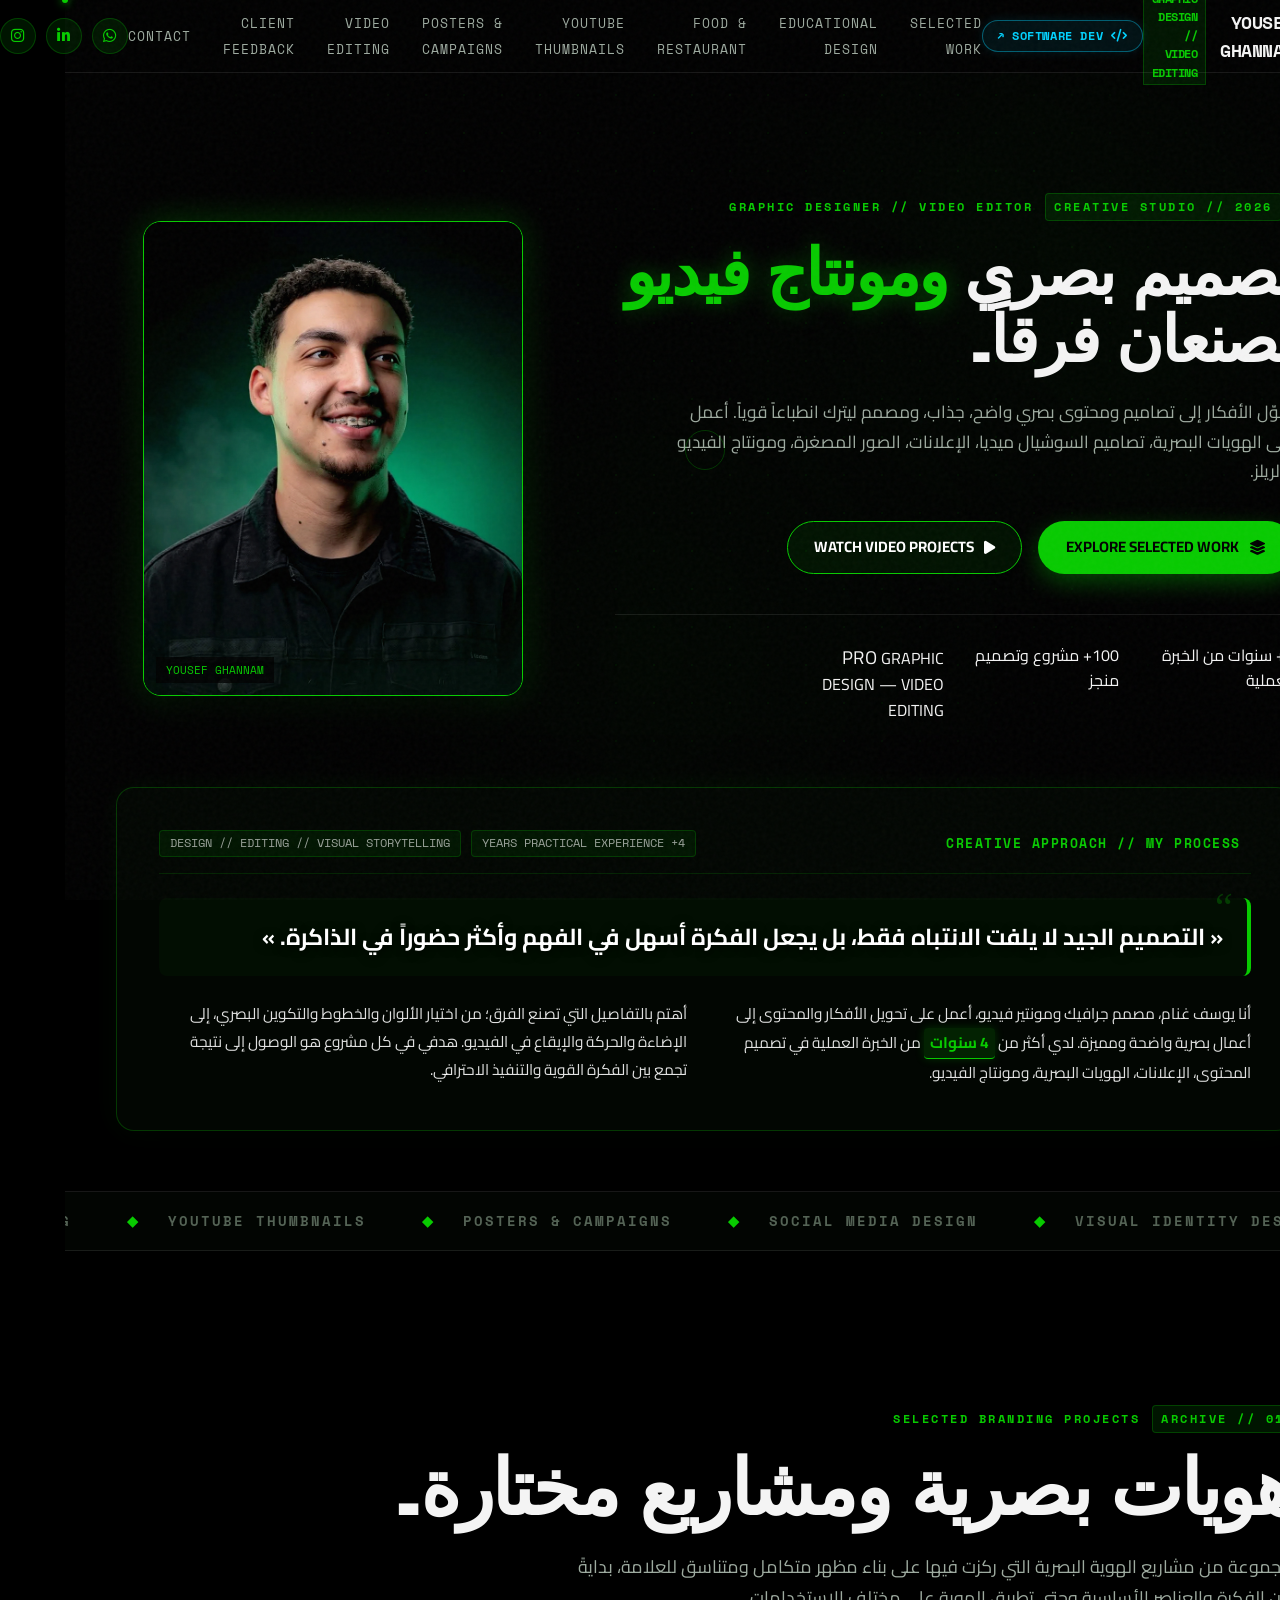
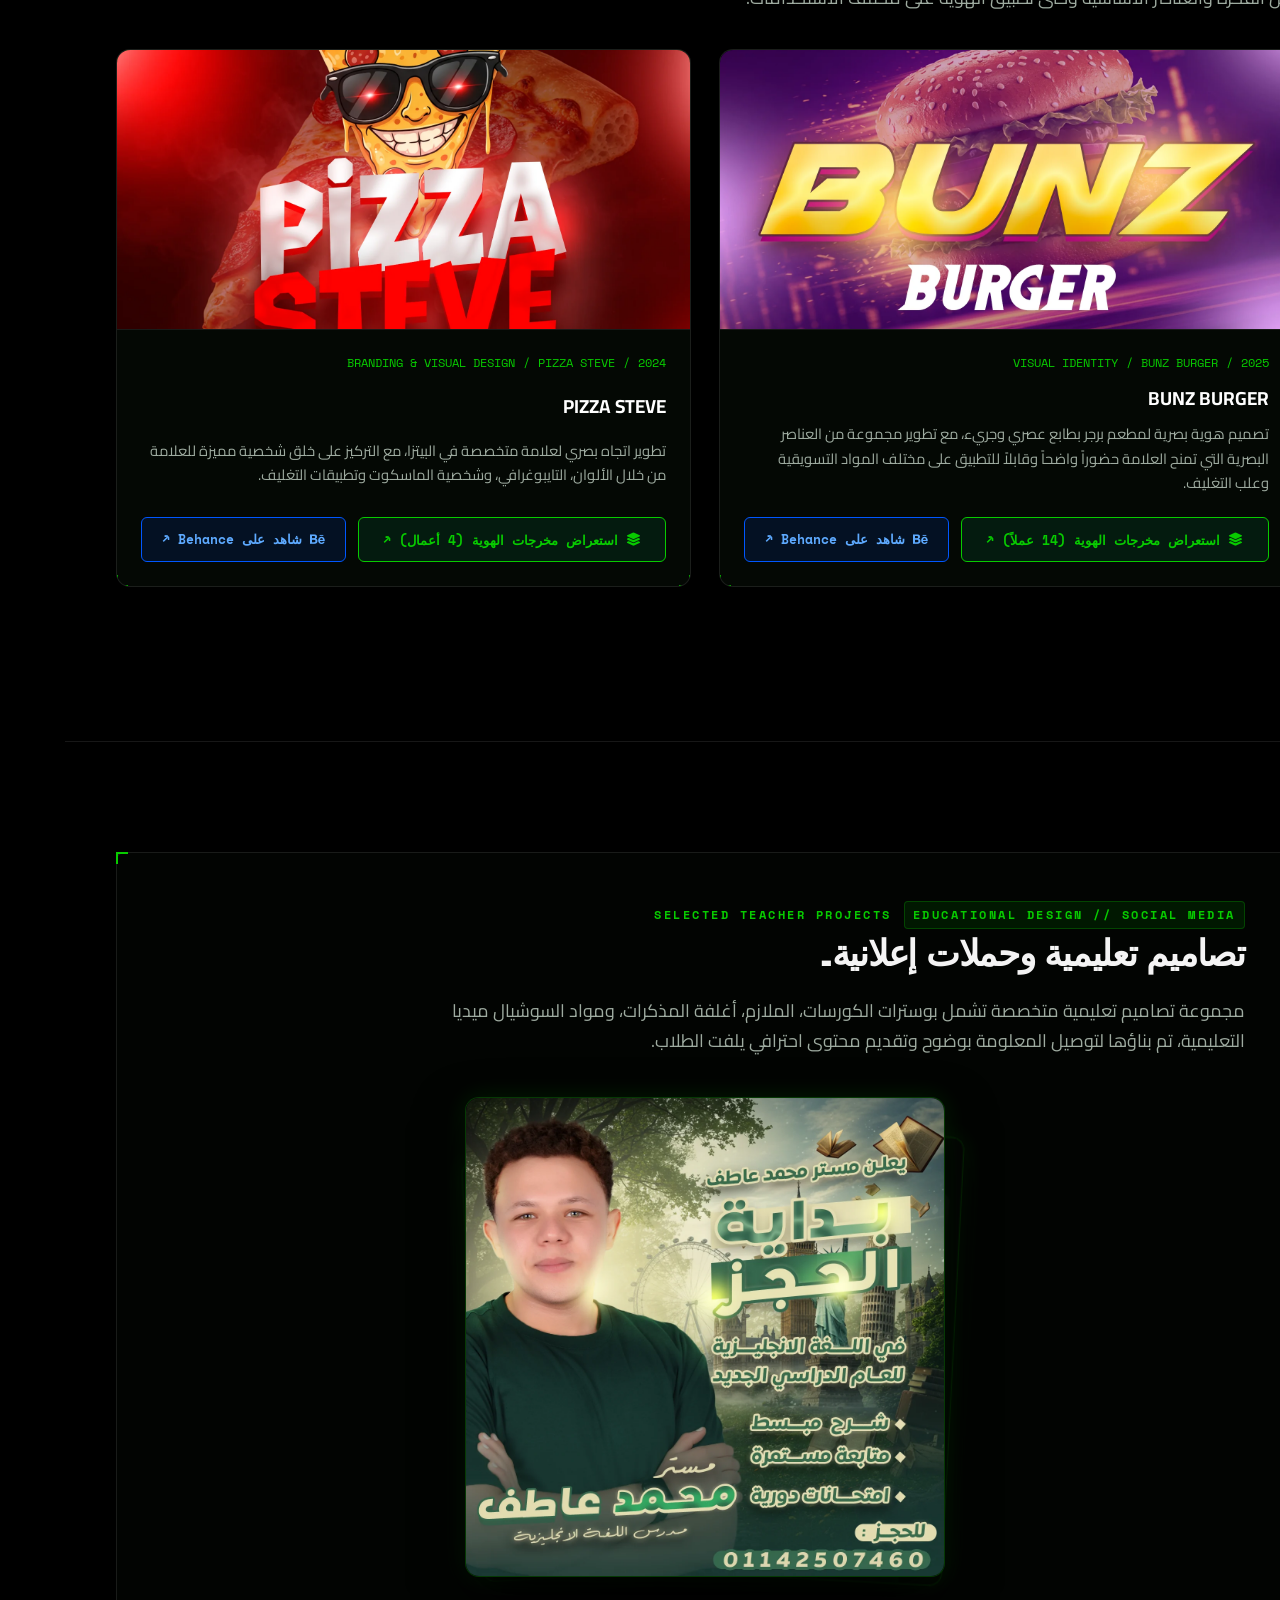
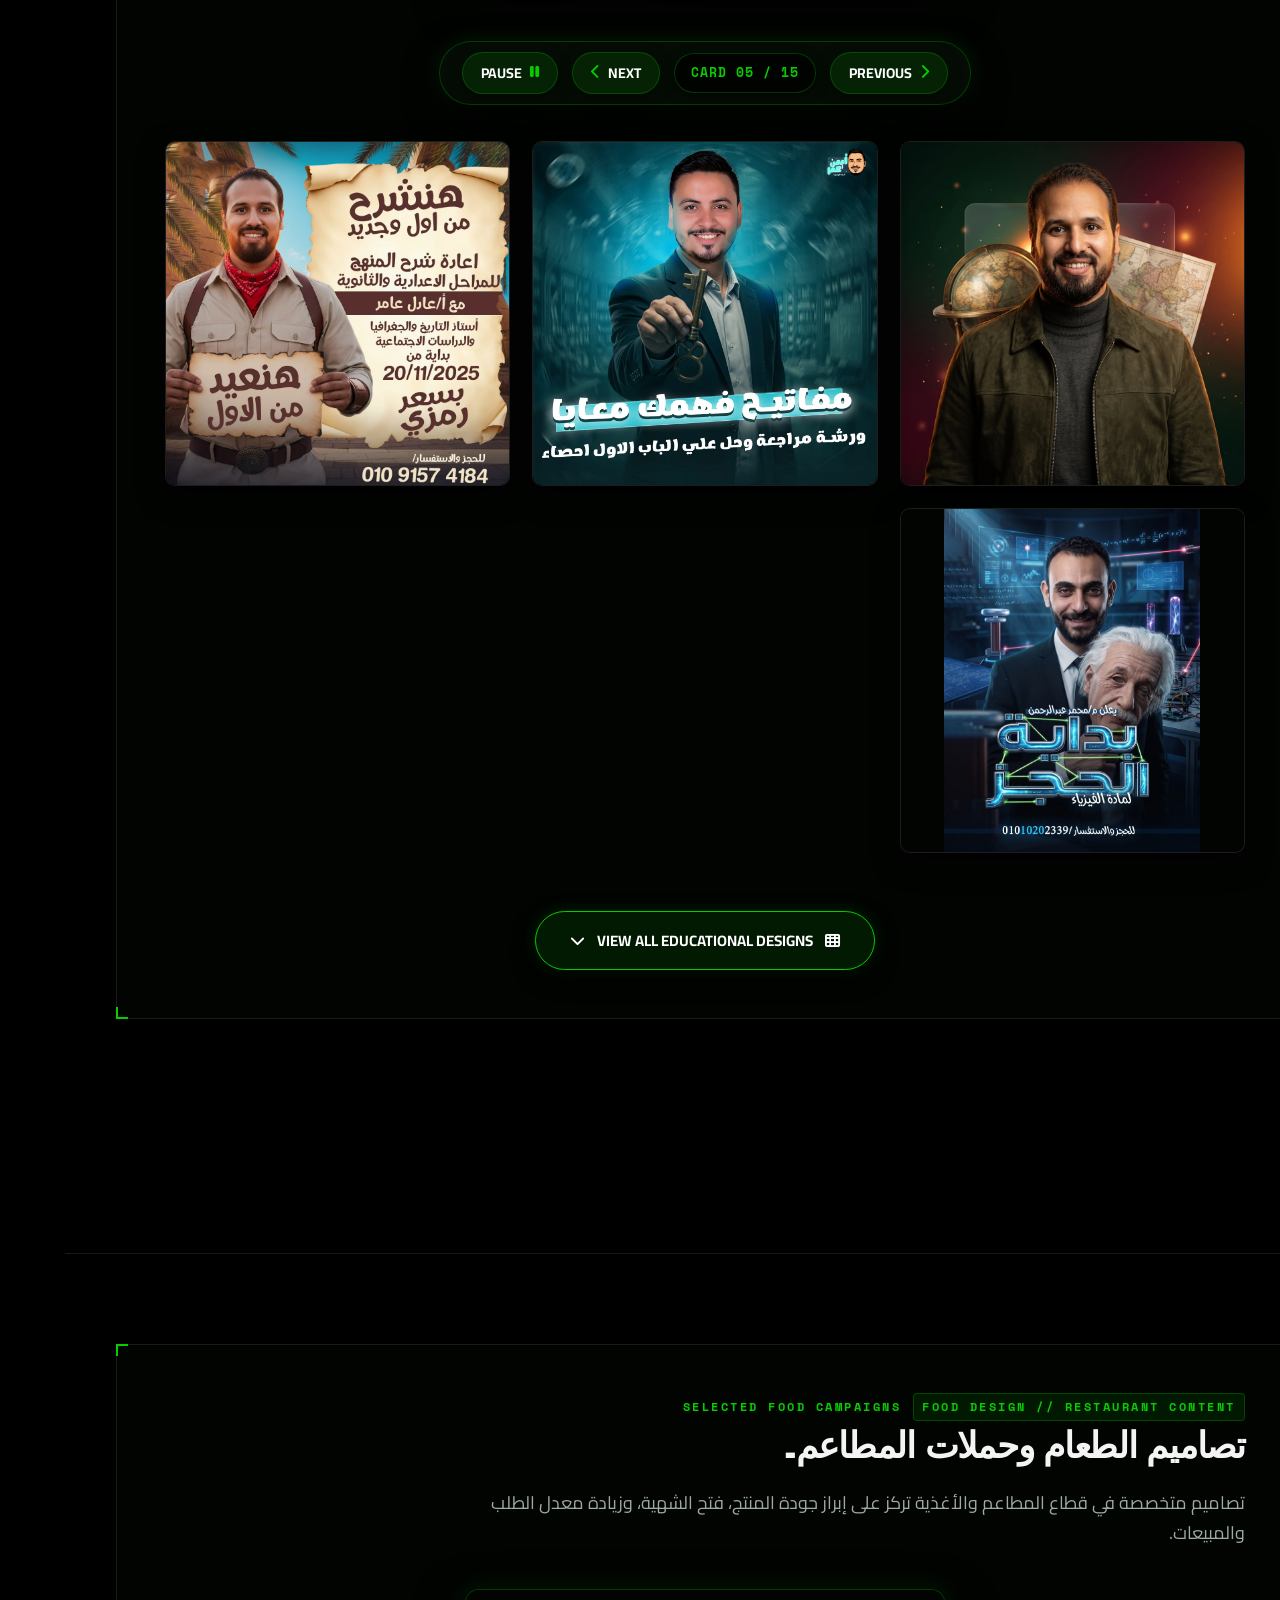
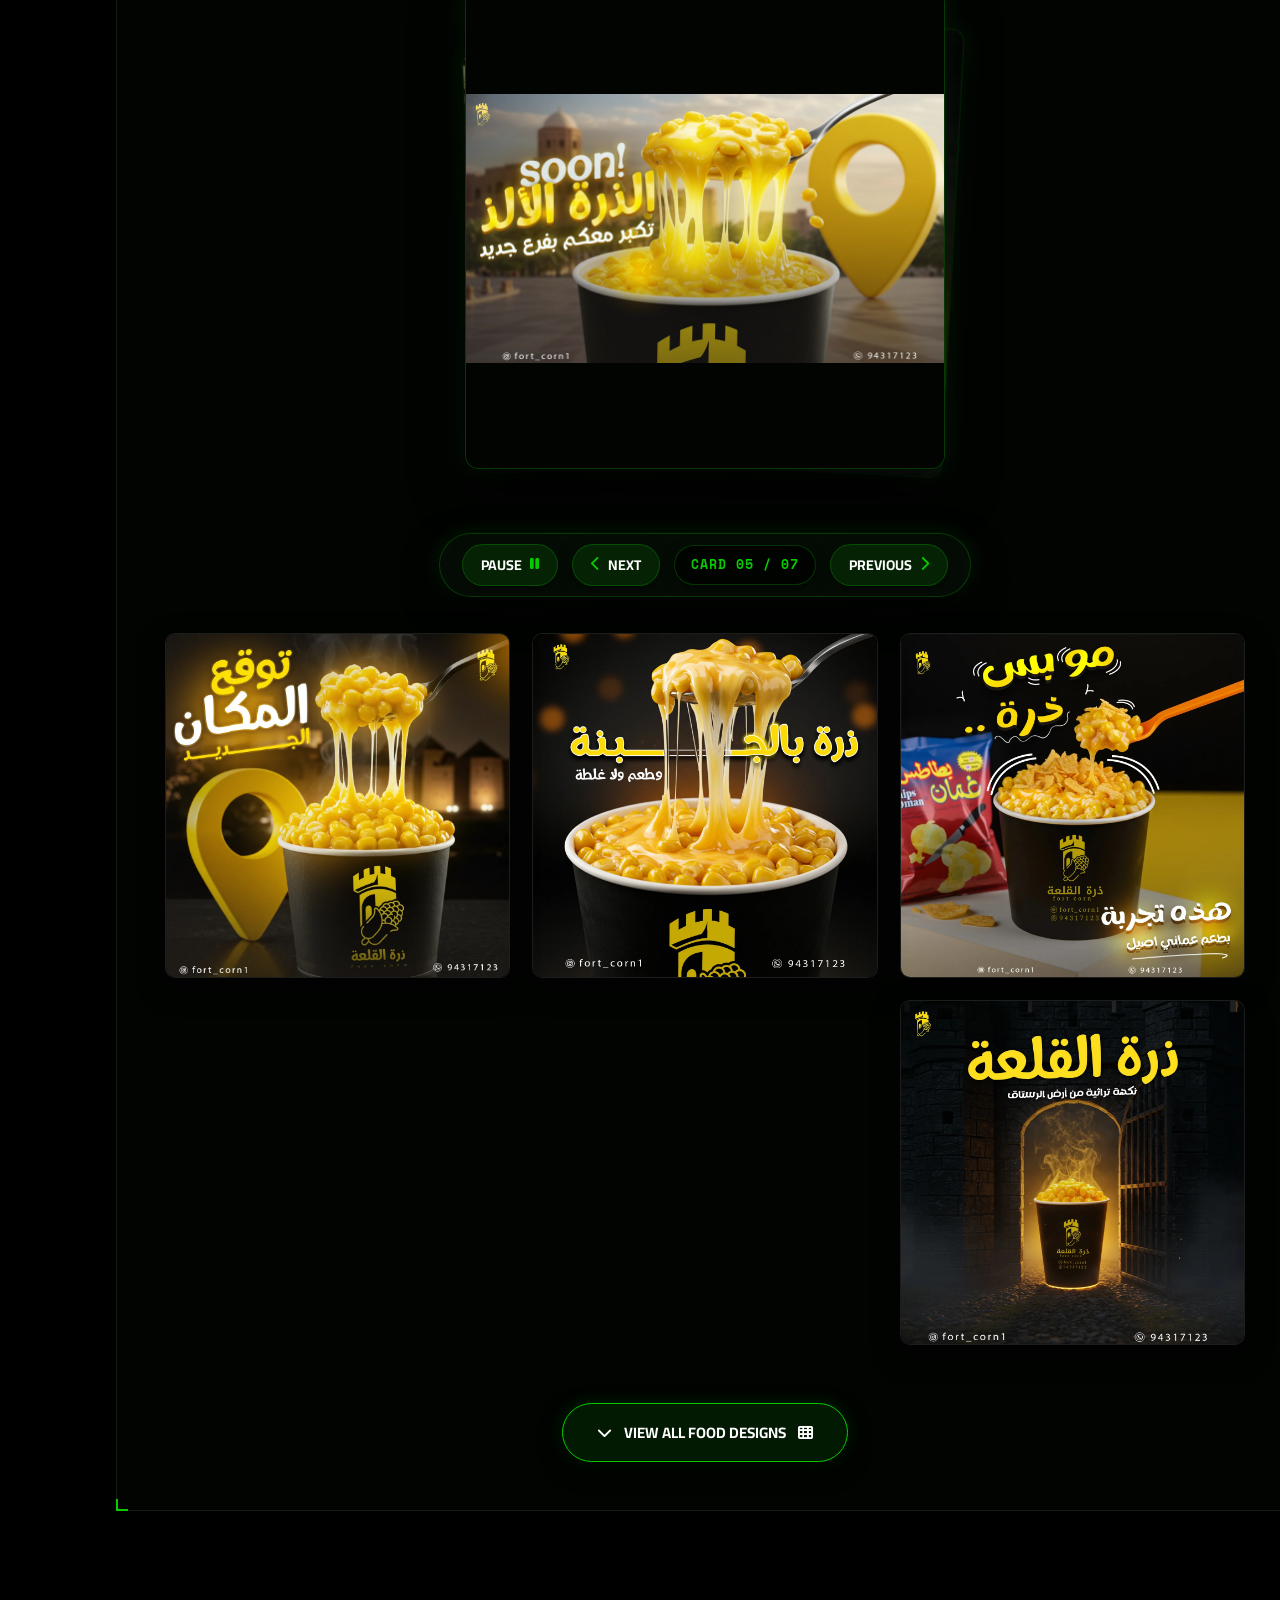
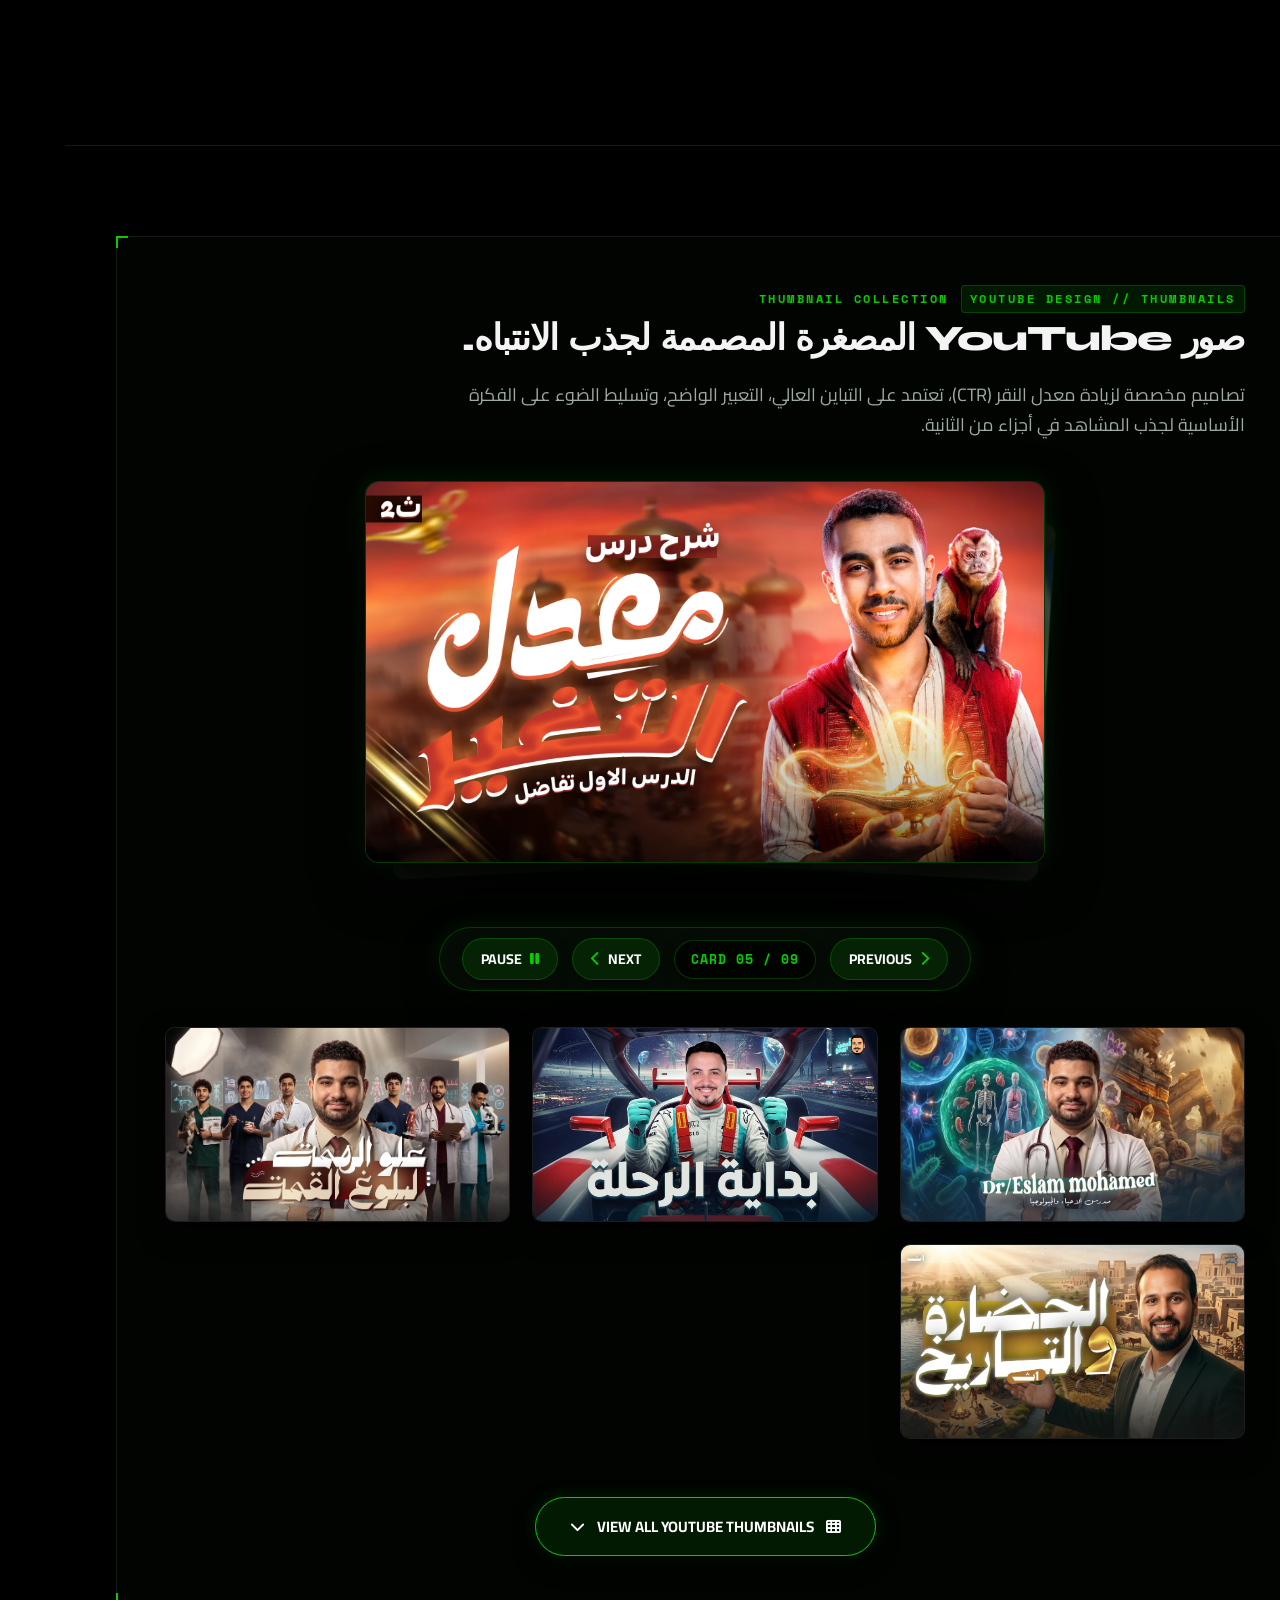
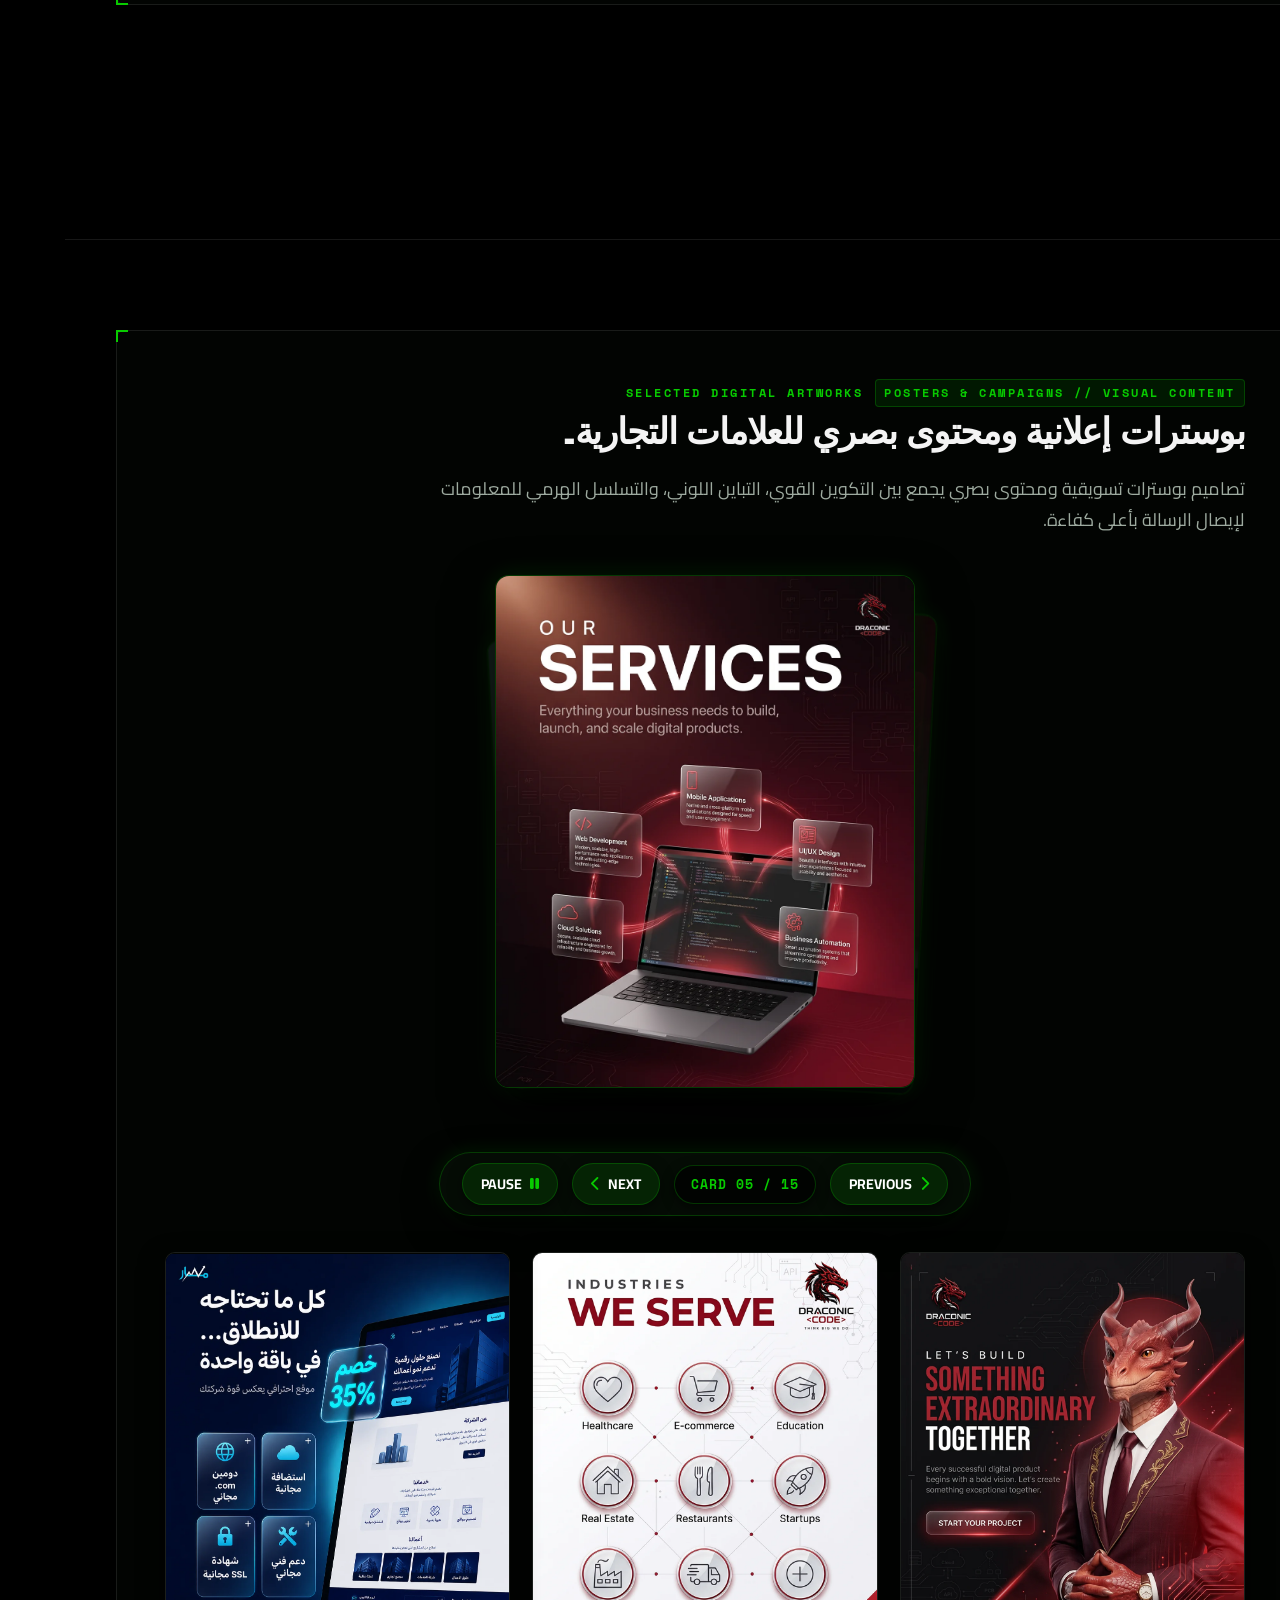
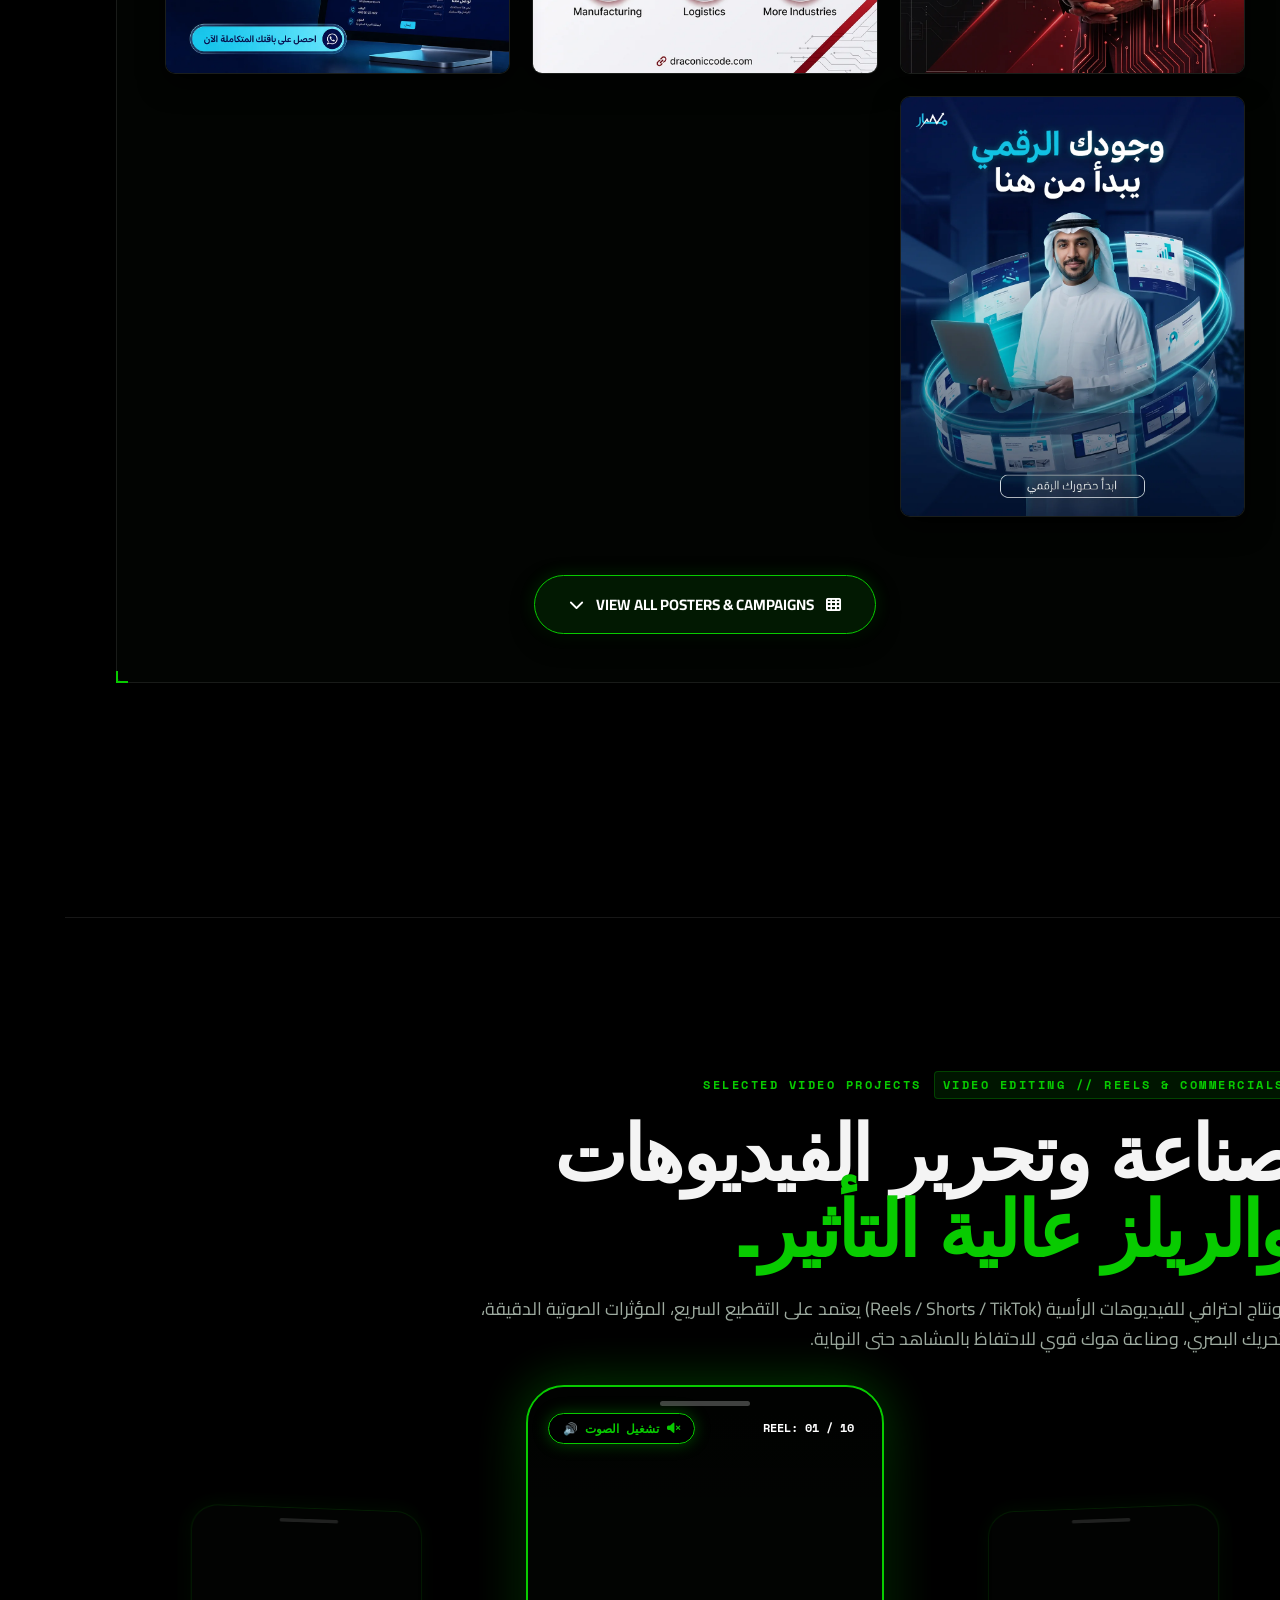
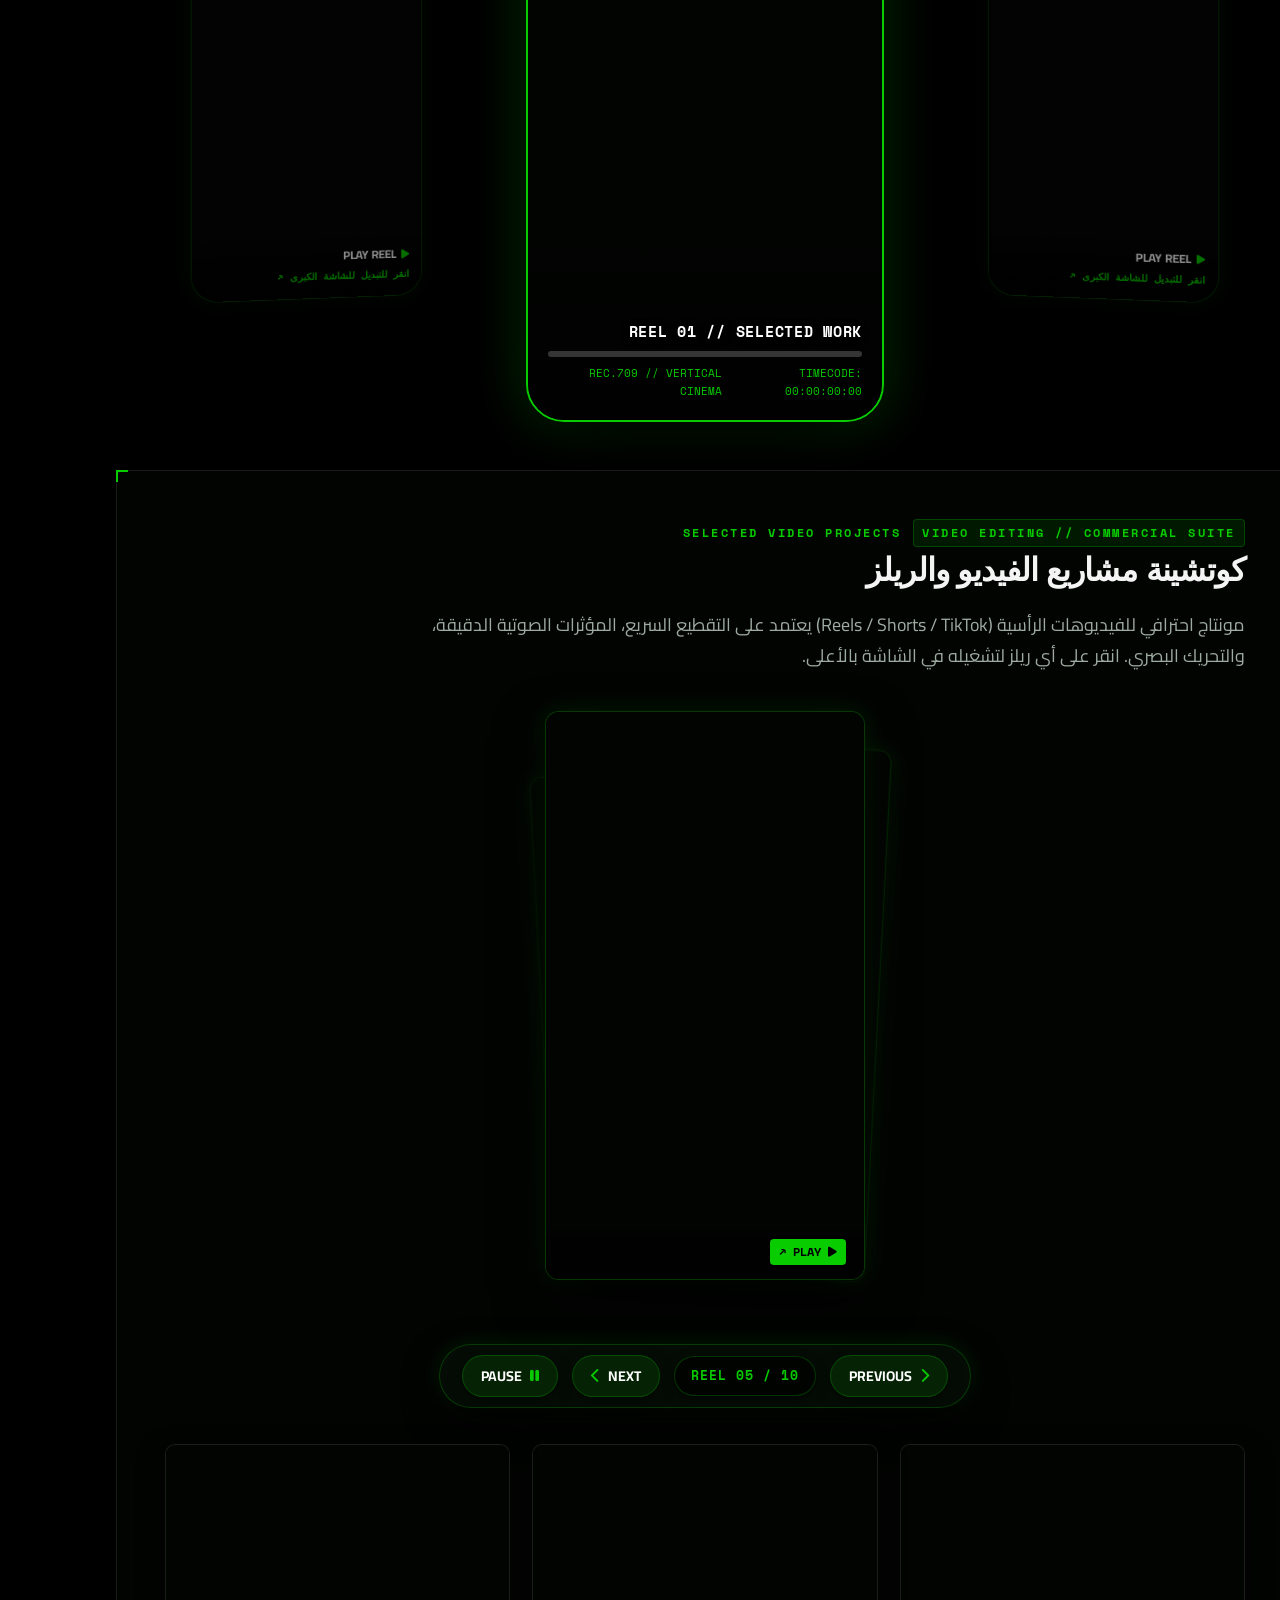
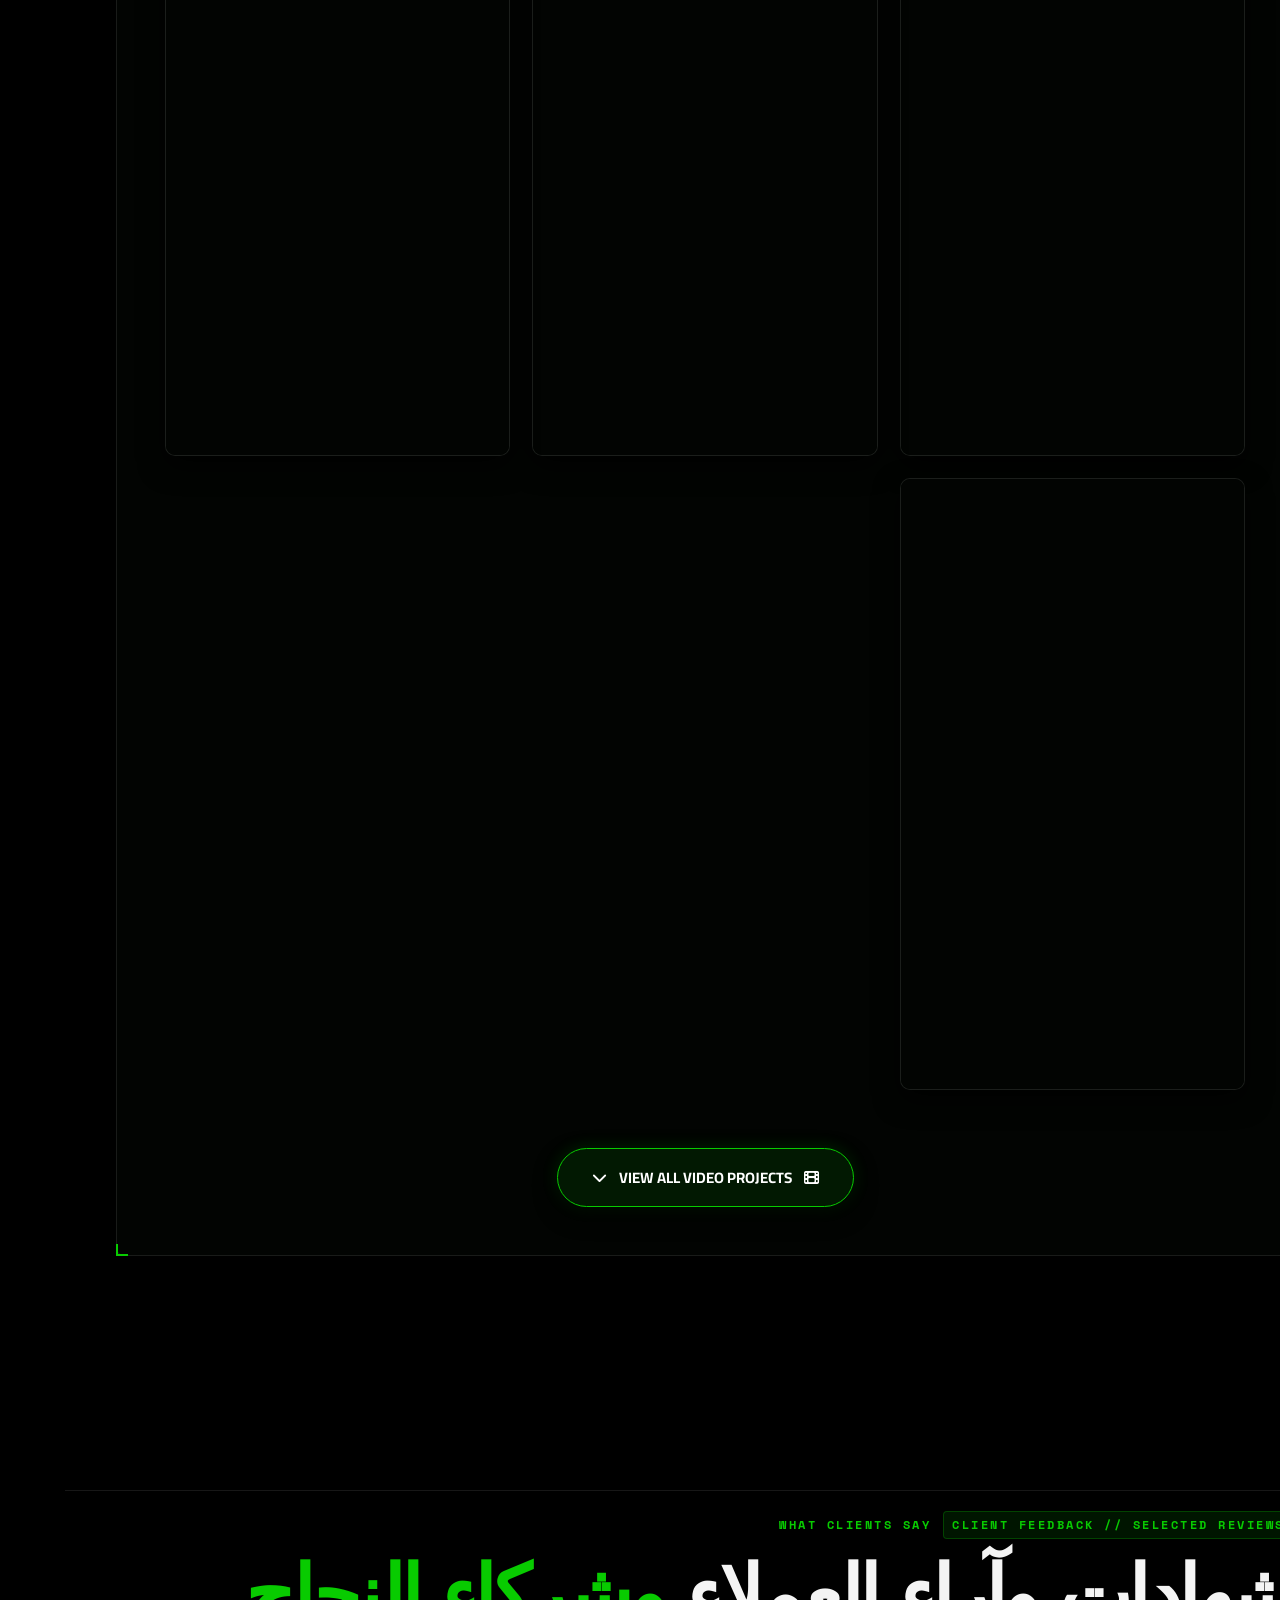
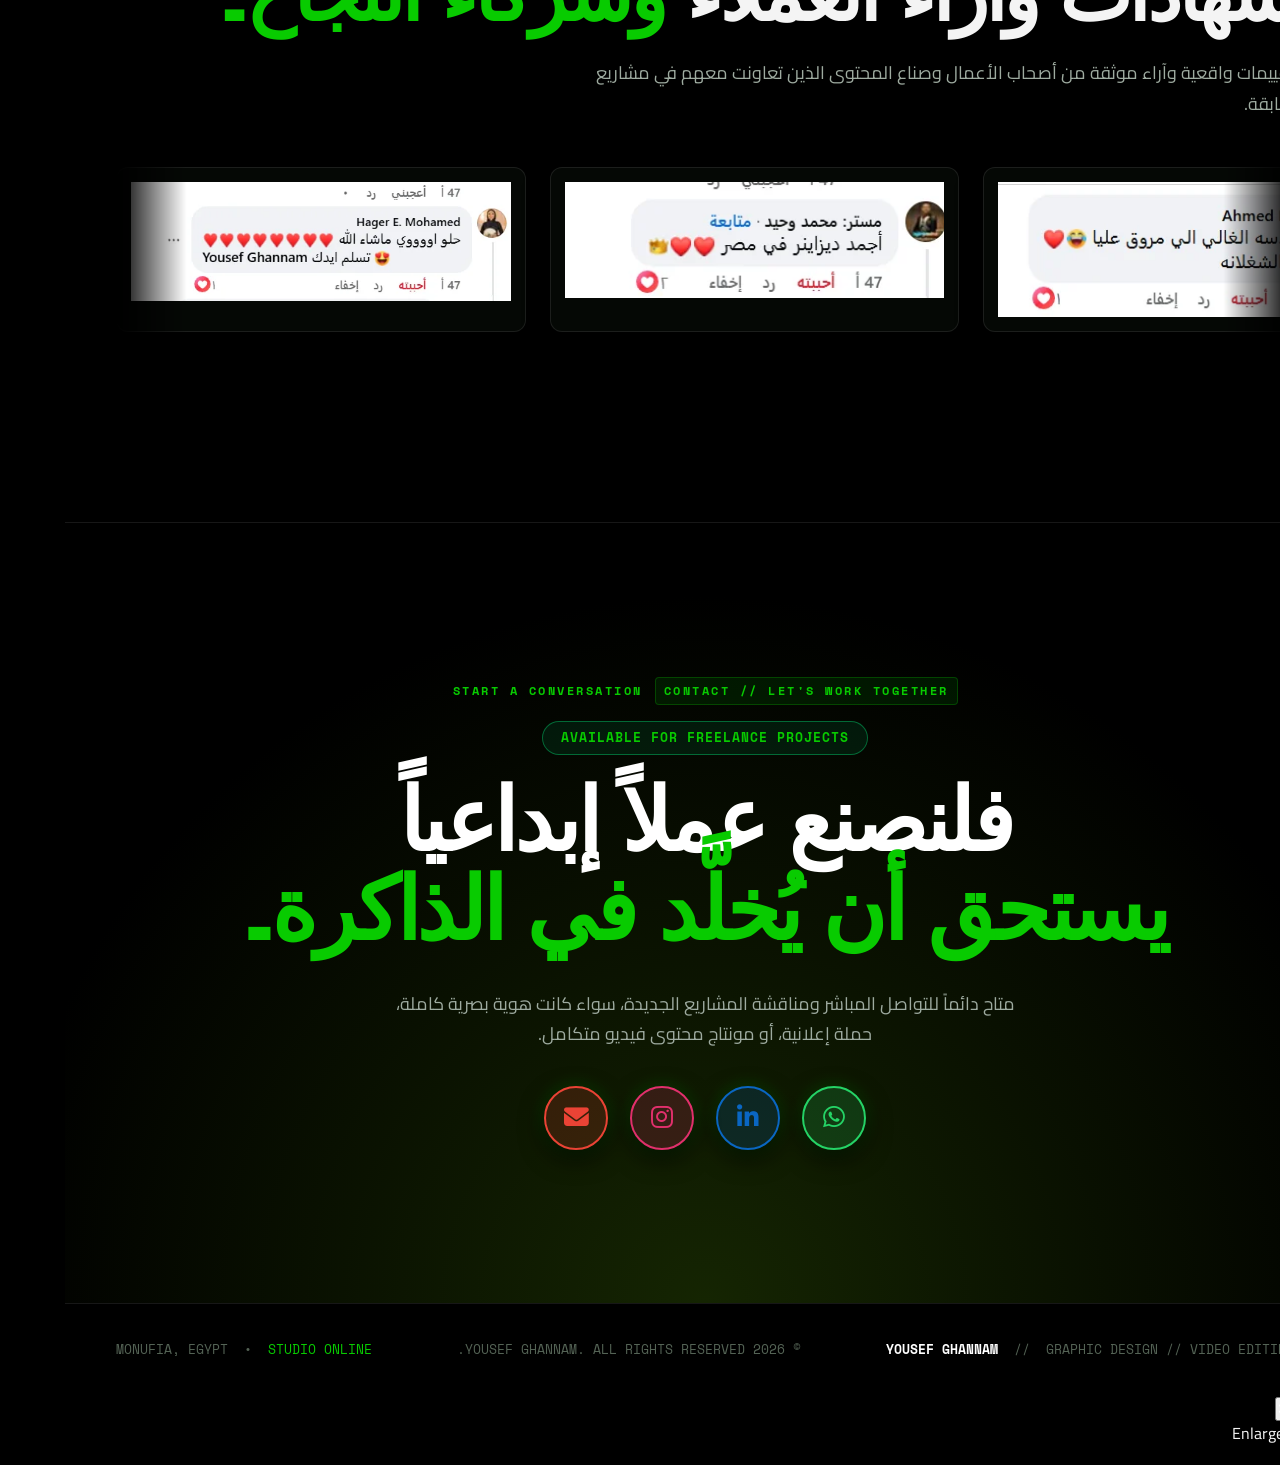
==== commit b189a4cb: "Convert and optimize all images to WebP format for 94% size reduction and instant loading" ====
--- a/H/index.html
+++ b/H/index.html
@@ -176,7 +176,7 @@
 
                             <span class="hud-corner-label hud-br">YOUSEF GHANNAM</span>
 
-                            <img src="../images/00000.jpeg" alt="Yousef Ghannam — Graphic Designer | Video Editor">
+                            <img src="../images/00000.webp" alt="Yousef Ghannam — Graphic Designer | Video Editor">
                         </div>
                     </div>
                 </div>
@@ -262,7 +262,7 @@
                         <div class="corner-reticle reticle-bl"></div>
                         <div class="corner-reticle reticle-br"></div>
                         <div class="spread-media-monograph" data-project-slug="bunz" title="انقر لاستعراض تصاميم ومخرجات الهوية">
-                            <img src="../images/Thumbnail - Size.png" alt="BUNZ BURGER Visual Identity" loading="lazy">
+                            <img src="../images/Thumbnail - Size.webp" alt="BUNZ BURGER Visual Identity" loading="lazy">
                             <div class="brand-hover-overlay">
                                 <span class="hover-view-tag"><i class="fas fa-layer-group"></i> استعراض مخرجات وتصاميم الهوية (14 عملاً) ↗</span>
                             </div>
@@ -301,7 +301,7 @@
                         <div class="corner-reticle reticle-bl"></div>
                         <div class="corner-reticle reticle-br"></div>
                         <div class="spread-media-monograph" data-project-slug="pizza-steve" title="انقر لاستعراض تصاميم ومخرجات الهوية">
-                            <img src="../images/Thumbnail.png" alt="PIZZA STEVE Branding" loading="lazy">
+                            <img src="../images/Thumbnail.webp" alt="PIZZA STEVE Branding" loading="lazy">
                             <div class="brand-hover-overlay">
                                 <span class="hover-view-tag"><i class="fas fa-layer-group"></i> استعراض مخرجات وتصاميم الهوية (4 أعمال) ↗</span>
                             </div>
@@ -366,50 +366,50 @@
                     <!-- Top 3D Deck -->
                     <div class="card-deck-stage deck-stage-square">
                         <div class="card-deck-stack" id="stack-teachers" data-deck-id="teachers" title="انقر لتقليب الكارت التالي">
-                            <div class="deck-card-item" data-card-pos="0" data-card-index="0" data-zoom="../images/techer_design (1).jpeg">
-                                <div class="deck-card-media-box"><img src="../images/techer_design (1).jpeg" alt="Educational Design 01" loading="lazy"></div>
-                            </div>
-                            <div class="deck-card-item" data-card-pos="1" data-card-index="1" data-zoom="../images/techer_design (1).jpg">
-                                <div class="deck-card-media-box"><img src="../images/techer_design (1).jpg" alt="Educational Design 02" loading="lazy"></div>
-                            </div>
-                            <div class="deck-card-item" data-card-pos="2" data-card-index="2" data-zoom="../images/techer_design (1).png">
-                                <div class="deck-card-media-box"><img src="../images/techer_design (1).png" alt="Educational Design 03" loading="lazy"></div>
-                            </div>
-                            <div class="deck-card-item" data-card-pos="3" data-card-index="3" data-zoom="../images/techer_design (2).jpeg">
-                                <div class="deck-card-media-box"><img src="../images/techer_design (2).jpeg" alt="Educational Design 04" loading="lazy"></div>
-                            </div>
-                            <div class="deck-card-item" data-card-pos="hidden" data-card-index="4" data-zoom="../images/techer_design (2).png">
-                                <div class="deck-card-media-box"><img src="../images/techer_design (2).png" alt="Educational Design 05" loading="lazy"></div>
-                            </div>
-                            <div class="deck-card-item" data-card-pos="hidden" data-card-index="5" data-zoom="../images/techer_design (3).png">
-                                <div class="deck-card-media-box"><img src="../images/techer_design (3).png" alt="Educational Design 06" loading="lazy"></div>
-                            </div>
-                            <div class="deck-card-item" data-card-pos="hidden" data-card-index="6" data-zoom="../images/techer_design (4).png">
-                                <div class="deck-card-media-box"><img src="../images/techer_design (4).png" alt="Educational Design 07" loading="lazy"></div>
-                            </div>
-                            <div class="deck-card-item" data-card-pos="hidden" data-card-index="7" data-zoom="../images/techer_design (5).png">
-                                <div class="deck-card-media-box"><img src="../images/techer_design (5).png" alt="Educational Design 08" loading="lazy"></div>
-                            </div>
-                            <div class="deck-card-item" data-card-pos="hidden" data-card-index="8" data-zoom="../images/techer_design (6).png">
-                                <div class="deck-card-media-box"><img src="../images/techer_design (6).png" alt="Educational Design 09" loading="lazy"></div>
-                            </div>
-                            <div class="deck-card-item" data-card-pos="hidden" data-card-index="9" data-zoom="../images/techer_design (7).png">
-                                <div class="deck-card-media-box"><img src="../images/techer_design (7).png" alt="Educational Design 10" loading="lazy"></div>
-                            </div>
-                            <div class="deck-card-item" data-card-pos="hidden" data-card-index="10" data-zoom="../images/techer_design (8).png">
-                                <div class="deck-card-media-box"><img src="../images/techer_design (8).png" alt="Educational Design 11" loading="lazy"></div>
-                            </div>
-                            <div class="deck-card-item" data-card-pos="hidden" data-card-index="11" data-zoom="../images/techer_design (9).png">
-                                <div class="deck-card-media-box"><img src="../images/techer_design (9).png" alt="Educational Design 12" loading="lazy"></div>
-                            </div>
-                            <div class="deck-card-item" data-card-pos="hidden" data-card-index="12" data-zoom="../images/techer_design (10).png">
-                                <div class="deck-card-media-box"><img src="../images/techer_design (10).png" alt="Educational Design 13" loading="lazy"></div>
-                            </div>
-                            <div class="deck-card-item" data-card-pos="hidden" data-card-index="13" data-zoom="../images/techer_design (11).png">
-                                <div class="deck-card-media-box"><img src="../images/techer_design (11).png" alt="Educational Design 14" loading="lazy"></div>
-                            </div>
-                            <div class="deck-card-item" data-card-pos="hidden" data-card-index="14" data-zoom="../images/techer_design (12).png">
-                                <div class="deck-card-media-box"><img src="../images/techer_design (12).png" alt="Educational Design 15" loading="lazy"></div>
+                            <div class="deck-card-item" data-card-pos="0" data-card-index="0" data-zoom="../images/techer_design (1)_jpeg.webp">
+                                <div class="deck-card-media-box"><img src="../images/techer_design (1)_jpeg.webp" alt="Educational Design 01" loading="lazy"></div>
+                            </div>
+                            <div class="deck-card-item" data-card-pos="1" data-card-index="1" data-zoom="../images/techer_design (1)_jpg.webp">
+                                <div class="deck-card-media-box"><img src="../images/techer_design (1)_jpg.webp" alt="Educational Design 02" loading="lazy"></div>
+                            </div>
+                            <div class="deck-card-item" data-card-pos="2" data-card-index="2" data-zoom="../images/techer_design (1)_png.webp">
+                                <div class="deck-card-media-box"><img src="../images/techer_design (1)_png.webp" alt="Educational Design 03" loading="lazy"></div>
+                            </div>
+                            <div class="deck-card-item" data-card-pos="3" data-card-index="3" data-zoom="../images/techer_design (2)_jpeg.webp">
+                                <div class="deck-card-media-box"><img src="../images/techer_design (2)_jpeg.webp" alt="Educational Design 04" loading="lazy"></div>
+                            </div>
+                            <div class="deck-card-item" data-card-pos="hidden" data-card-index="4" data-zoom="../images/techer_design (2)_png.webp">
+                                <div class="deck-card-media-box"><img src="../images/techer_design (2)_png.webp" alt="Educational Design 05" loading="lazy"></div>
+                            </div>
+                            <div class="deck-card-item" data-card-pos="hidden" data-card-index="5" data-zoom="../images/techer_design (3).webp">
+                                <div class="deck-card-media-box"><img src="../images/techer_design (3).webp" alt="Educational Design 06" loading="lazy"></div>
+                            </div>
+                            <div class="deck-card-item" data-card-pos="hidden" data-card-index="6" data-zoom="../images/techer_design (4).webp">
+                                <div class="deck-card-media-box"><img src="../images/techer_design (4).webp" alt="Educational Design 07" loading="lazy"></div>
+                            </div>
+                            <div class="deck-card-item" data-card-pos="hidden" data-card-index="7" data-zoom="../images/techer_design (5).webp">
+                                <div class="deck-card-media-box"><img src="../images/techer_design (5).webp" alt="Educational Design 08" loading="lazy"></div>
+                            </div>
+                            <div class="deck-card-item" data-card-pos="hidden" data-card-index="8" data-zoom="../images/techer_design (6).webp">
+                                <div class="deck-card-media-box"><img src="../images/techer_design (6).webp" alt="Educational Design 09" loading="lazy"></div>
+                            </div>
+                            <div class="deck-card-item" data-card-pos="hidden" data-card-index="9" data-zoom="../images/techer_design (7).webp">
+                                <div class="deck-card-media-box"><img src="../images/techer_design (7).webp" alt="Educational Design 10" loading="lazy"></div>
+                            </div>
+                            <div class="deck-card-item" data-card-pos="hidden" data-card-index="10" data-zoom="../images/techer_design (8).webp">
+                                <div class="deck-card-media-box"><img src="../images/techer_design (8).webp" alt="Educational Design 11" loading="lazy"></div>
+                            </div>
+                            <div class="deck-card-item" data-card-pos="hidden" data-card-index="11" data-zoom="../images/techer_design (9).webp">
+                                <div class="deck-card-media-box"><img src="../images/techer_design (9).webp" alt="Educational Design 12" loading="lazy"></div>
+                            </div>
+                            <div class="deck-card-item" data-card-pos="hidden" data-card-index="12" data-zoom="../images/techer_design (10).webp">
+                                <div class="deck-card-media-box"><img src="../images/techer_design (10).webp" alt="Educational Design 13" loading="lazy"></div>
+                            </div>
+                            <div class="deck-card-item" data-card-pos="hidden" data-card-index="13" data-zoom="../images/techer_design (11).webp">
+                                <div class="deck-card-media-box"><img src="../images/techer_design (11).webp" alt="Educational Design 14" loading="lazy"></div>
+                            </div>
+                            <div class="deck-card-item" data-card-pos="hidden" data-card-index="14" data-zoom="../images/techer_design (12).webp">
+                                <div class="deck-card-media-box"><img src="../images/techer_design (12).webp" alt="Educational Design 15" loading="lazy"></div>
                             </div>
                         </div>
 
@@ -427,54 +427,54 @@
 
                     <!-- Curated Preview Grid (4 Cards) -->
                     <div class="curated-preview-grid">
-                        <div class="design-card-tile" data-zoom="../images/techer_design (1).jpeg">
-                            <div class="tile-media-box aspect-square"><img src="../images/techer_design (1).jpeg" alt="Educational Design" loading="lazy"></div>
-                        </div>
-                        <div class="design-card-tile" data-zoom="../images/techer_design (1).jpg">
-                            <div class="tile-media-box aspect-square"><img src="../images/techer_design (1).jpg" alt="Educational Design" loading="lazy"></div>
-                        </div>
-                        <div class="design-card-tile" data-zoom="../images/techer_design (1).png">
-                            <div class="tile-media-box aspect-square"><img src="../images/techer_design (1).png" alt="Educational Design" loading="lazy"></div>
-                        </div>
-                        <div class="design-card-tile" data-zoom="../images/techer_design (2).jpeg">
-                            <div class="tile-media-box aspect-square"><img src="../images/techer_design (2).jpeg" alt="Educational Design" loading="lazy"></div>
+                        <div class="design-card-tile" data-zoom="../images/techer_design (1)_jpeg.webp">
+                            <div class="tile-media-box aspect-square"><img src="../images/techer_design (1)_jpeg.webp" alt="Educational Design" loading="lazy"></div>
+                        </div>
+                        <div class="design-card-tile" data-zoom="../images/techer_design (1)_jpg.webp">
+                            <div class="tile-media-box aspect-square"><img src="../images/techer_design (1)_jpg.webp" alt="Educational Design" loading="lazy"></div>
+                        </div>
+                        <div class="design-card-tile" data-zoom="../images/techer_design (1)_png.webp">
+                            <div class="tile-media-box aspect-square"><img src="../images/techer_design (1)_png.webp" alt="Educational Design" loading="lazy"></div>
+                        </div>
+                        <div class="design-card-tile" data-zoom="../images/techer_design (2)_jpeg.webp">
+                            <div class="tile-media-box aspect-square"><img src="../images/techer_design (2)_jpeg.webp" alt="Educational Design" loading="lazy"></div>
                         </div>
                     </div>
 
                     <!-- Expandable Grid (Remaining 11 Cards) -->
                     <div class="expandable-designs-grid" id="teachers-more">
-                        <div class="design-card-tile" data-zoom="../images/techer_design (2).png">
-                            <div class="tile-media-box aspect-square"><img src="../images/techer_design (2).png" alt="Educational Design" loading="lazy"></div>
-                        </div>
-                        <div class="design-card-tile" data-zoom="../images/techer_design (3).png">
-                            <div class="tile-media-box aspect-square"><img src="../images/techer_design (3).png" alt="Educational Design" loading="lazy"></div>
-                        </div>
-                        <div class="design-card-tile" data-zoom="../images/techer_design (4).png">
-                            <div class="tile-media-box aspect-square"><img src="../images/techer_design (4).png" alt="Educational Design" loading="lazy"></div>
-                        </div>
-                        <div class="design-card-tile" data-zoom="../images/techer_design (5).png">
-                            <div class="tile-media-box aspect-square"><img src="../images/techer_design (5).png" alt="Educational Design" loading="lazy"></div>
-                        </div>
-                        <div class="design-card-tile" data-zoom="../images/techer_design (6).png">
-                            <div class="tile-media-box aspect-square"><img src="../images/techer_design (6).png" alt="Educational Design" loading="lazy"></div>
-                        </div>
-                        <div class="design-card-tile" data-zoom="../images/techer_design (7).png">
-                            <div class="tile-media-box aspect-square"><img src="../images/techer_design (7).png" alt="Educational Design" loading="lazy"></div>
-                        </div>
-                        <div class="design-card-tile" data-zoom="../images/techer_design (8).png">
-                            <div class="tile-media-box aspect-square"><img src="../images/techer_design (8).png" alt="Educational Design" loading="lazy"></div>
-                        </div>
-                        <div class="design-card-tile" data-zoom="../images/techer_design (9).png">
-                            <div class="tile-media-box aspect-square"><img src="../images/techer_design (9).png" alt="Educational Design" loading="lazy"></div>
-                        </div>
-                        <div class="design-card-tile" data-zoom="../images/techer_design (10).png">
-                            <div class="tile-media-box aspect-square"><img src="../images/techer_design (10).png" alt="Educational Design" loading="lazy"></div>
-                        </div>
-                        <div class="design-card-tile" data-zoom="../images/techer_design (11).png">
-                            <div class="tile-media-box aspect-square"><img src="../images/techer_design (11).png" alt="Educational Design" loading="lazy"></div>
-                        </div>
-                        <div class="design-card-tile" data-zoom="../images/techer_design (12).png">
-                            <div class="tile-media-box aspect-square"><img src="../images/techer_design (12).png" alt="Educational Design" loading="lazy"></div>
+                        <div class="design-card-tile" data-zoom="../images/techer_design (2)_png.webp">
+                            <div class="tile-media-box aspect-square"><img src="../images/techer_design (2)_png.webp" alt="Educational Design" loading="lazy"></div>
+                        </div>
+                        <div class="design-card-tile" data-zoom="../images/techer_design (3).webp">
+                            <div class="tile-media-box aspect-square"><img src="../images/techer_design (3).webp" alt="Educational Design" loading="lazy"></div>
+                        </div>
+                        <div class="design-card-tile" data-zoom="../images/techer_design (4).webp">
+                            <div class="tile-media-box aspect-square"><img src="../images/techer_design (4).webp" alt="Educational Design" loading="lazy"></div>
+                        </div>
+                        <div class="design-card-tile" data-zoom="../images/techer_design (5).webp">
+                            <div class="tile-media-box aspect-square"><img src="../images/techer_design (5).webp" alt="Educational Design" loading="lazy"></div>
+                        </div>
+                        <div class="design-card-tile" data-zoom="../images/techer_design (6).webp">
+                            <div class="tile-media-box aspect-square"><img src="../images/techer_design (6).webp" alt="Educational Design" loading="lazy"></div>
+                        </div>
+                        <div class="design-card-tile" data-zoom="../images/techer_design (7).webp">
+                            <div class="tile-media-box aspect-square"><img src="../images/techer_design (7).webp" alt="Educational Design" loading="lazy"></div>
+                        </div>
+                        <div class="design-card-tile" data-zoom="../images/techer_design (8).webp">
+                            <div class="tile-media-box aspect-square"><img src="../images/techer_design (8).webp" alt="Educational Design" loading="lazy"></div>
+                        </div>
+                        <div class="design-card-tile" data-zoom="../images/techer_design (9).webp">
+                            <div class="tile-media-box aspect-square"><img src="../images/techer_design (9).webp" alt="Educational Design" loading="lazy"></div>
+                        </div>
+                        <div class="design-card-tile" data-zoom="../images/techer_design (10).webp">
+                            <div class="tile-media-box aspect-square"><img src="../images/techer_design (10).webp" alt="Educational Design" loading="lazy"></div>
+                        </div>
+                        <div class="design-card-tile" data-zoom="../images/techer_design (11).webp">
+                            <div class="tile-media-box aspect-square"><img src="../images/techer_design (11).webp" alt="Educational Design" loading="lazy"></div>
+                        </div>
+                        <div class="design-card-tile" data-zoom="../images/techer_design (12).webp">
+                            <div class="tile-media-box aspect-square"><img src="../images/techer_design (12).webp" alt="Educational Design" loading="lazy"></div>
                         </div>
                     </div>
 
@@ -518,26 +518,26 @@
                     <!-- Top 3D Deck -->
                     <div class="card-deck-stage deck-stage-square">
                         <div class="card-deck-stack" id="stack-food" data-deck-id="food" title="انقر لتقليب الكارت التالي">
-                            <div class="deck-card-item" data-card-pos="0" data-card-index="0" data-zoom="../images/food (1).jpg">
-                                <div class="deck-card-media-box"><img src="../images/food (1).jpg" alt="Food Design 01" loading="lazy"></div>
-                            </div>
-                            <div class="deck-card-item" data-card-pos="1" data-card-index="1" data-zoom="../images/food (2).jpg">
-                                <div class="deck-card-media-box"><img src="../images/food (2).jpg" alt="Food Design 02" loading="lazy"></div>
-                            </div>
-                            <div class="deck-card-item" data-card-pos="2" data-card-index="2" data-zoom="../images/food (2).png">
-                                <div class="deck-card-media-box"><img src="../images/food (2).png" alt="Food Design 03" loading="lazy"></div>
-                            </div>
-                            <div class="deck-card-item" data-card-pos="3" data-card-index="3" data-zoom="../images/food (3).jpg">
-                                <div class="deck-card-media-box"><img src="../images/food (3).jpg" alt="Food Design 04" loading="lazy"></div>
-                            </div>
-                            <div class="deck-card-item" data-card-pos="hidden" data-card-index="4" data-zoom="../images/food (3).png">
-                                <div class="deck-card-media-box"><img src="../images/food (3).png" alt="Food Design 05" loading="lazy"></div>
-                            </div>
-                            <div class="deck-card-item" data-card-pos="hidden" data-card-index="5" data-zoom="../images/food (4).jpg">
-                                <div class="deck-card-media-box"><img src="../images/food (4).jpg" alt="Food Design 06" loading="lazy"></div>
-                            </div>
-                            <div class="deck-card-item" data-card-pos="hidden" data-card-index="6" data-zoom="../images/food (4).png">
-                                <div class="deck-card-media-box"><img src="../images/food (4).png" alt="Food Design 07" loading="lazy"></div>
+                            <div class="deck-card-item" data-card-pos="0" data-card-index="0" data-zoom="../images/food (1).webp">
+                                <div class="deck-card-media-box"><img src="../images/food (1).webp" alt="Food Design 01" loading="lazy"></div>
+                            </div>
+                            <div class="deck-card-item" data-card-pos="1" data-card-index="1" data-zoom="../images/food (2)_jpg.webp">
+                                <div class="deck-card-media-box"><img src="../images/food (2)_jpg.webp" alt="Food Design 02" loading="lazy"></div>
+                            </div>
+                            <div class="deck-card-item" data-card-pos="2" data-card-index="2" data-zoom="../images/food (2)_png.webp">
+                                <div class="deck-card-media-box"><img src="../images/food (2)_png.webp" alt="Food Design 03" loading="lazy"></div>
+                            </div>
+                            <div class="deck-card-item" data-card-pos="3" data-card-index="3" data-zoom="../images/food (3)_jpg.webp">
+                                <div class="deck-card-media-box"><img src="../images/food (3)_jpg.webp" alt="Food Design 04" loading="lazy"></div>
+                            </div>
+                            <div class="deck-card-item" data-card-pos="hidden" data-card-index="4" data-zoom="../images/food (3)_png.webp">
+                                <div class="deck-card-media-box"><img src="../images/food (3)_png.webp" alt="Food Design 05" loading="lazy"></div>
+                            </div>
+                            <div class="deck-card-item" data-card-pos="hidden" data-card-index="5" data-zoom="../images/food (4)_jpg.webp">
+                                <div class="deck-card-media-box"><img src="../images/food (4)_jpg.webp" alt="Food Design 06" loading="lazy"></div>
+                            </div>
+                            <div class="deck-card-item" data-card-pos="hidden" data-card-index="6" data-zoom="../images/food (4)_png.webp">
+                                <div class="deck-card-media-box"><img src="../images/food (4)_png.webp" alt="Food Design 07" loading="lazy"></div>
                             </div>
                         </div>
 
@@ -555,30 +555,30 @@
 
                     <!-- Curated Preview Grid (4 Cards) -->
                     <div class="curated-preview-grid">
-                        <div class="design-card-tile" data-zoom="../images/food (1).jpg">
-                            <div class="tile-media-box aspect-square"><img src="../images/food (1).jpg" alt="Food Design" loading="lazy"></div>
-                        </div>
-                        <div class="design-card-tile" data-zoom="../images/food (2).jpg">
-                            <div class="tile-media-box aspect-square"><img src="../images/food (2).jpg" alt="Food Design" loading="lazy"></div>
-                        </div>
-                        <div class="design-card-tile" data-zoom="../images/food (2).png">
-                            <div class="tile-media-box aspect-square"><img src="../images/food (2).png" alt="Food Design" loading="lazy"></div>
-                        </div>
-                        <div class="design-card-tile" data-zoom="../images/food (3).jpg">
-                            <div class="tile-media-box aspect-square"><img src="../images/food (3).jpg" alt="Food Design" loading="lazy"></div>
+                        <div class="design-card-tile" data-zoom="../images/food (1).webp">
+                            <div class="tile-media-box aspect-square"><img src="../images/food (1).webp" alt="Food Design" loading="lazy"></div>
+                        </div>
+                        <div class="design-card-tile" data-zoom="../images/food (2)_jpg.webp">
+                            <div class="tile-media-box aspect-square"><img src="../images/food (2)_jpg.webp" alt="Food Design" loading="lazy"></div>
+                        </div>
+                        <div class="design-card-tile" data-zoom="../images/food (2)_png.webp">
+                            <div class="tile-media-box aspect-square"><img src="../images/food (2)_png.webp" alt="Food Design" loading="lazy"></div>
+                        </div>
+                        <div class="design-card-tile" data-zoom="../images/food (3)_jpg.webp">
+                            <div class="tile-media-box aspect-square"><img src="../images/food (3)_jpg.webp" alt="Food Design" loading="lazy"></div>
                         </div>
                     </div>
 
                     <!-- Expandable Grid (Remaining 3 Cards) -->
                     <div class="expandable-designs-grid" id="food-more">
-                        <div class="design-card-tile" data-zoom="../images/food (3).png">
-                            <div class="tile-media-box aspect-square"><img src="../images/food (3).png" alt="Food Design" loading="lazy"></div>
-                        </div>
-                        <div class="design-card-tile" data-zoom="../images/food (4).jpg">
-                            <div class="tile-media-box aspect-square"><img src="../images/food (4).jpg" alt="Food Design" loading="lazy"></div>
-                        </div>
-                        <div class="design-card-tile" data-zoom="../images/food (4).png">
-                            <div class="tile-media-box aspect-square"><img src="../images/food (4).png" alt="Food Design" loading="lazy"></div>
+                        <div class="design-card-tile" data-zoom="../images/food (3)_png.webp">
+                            <div class="tile-media-box aspect-square"><img src="../images/food (3)_png.webp" alt="Food Design" loading="lazy"></div>
+                        </div>
+                        <div class="design-card-tile" data-zoom="../images/food (4)_jpg.webp">
+                            <div class="tile-media-box aspect-square"><img src="../images/food (4)_jpg.webp" alt="Food Design" loading="lazy"></div>
+                        </div>
+                        <div class="design-card-tile" data-zoom="../images/food (4)_png.webp">
+                            <div class="tile-media-box aspect-square"><img src="../images/food (4)_png.webp" alt="Food Design" loading="lazy"></div>
                         </div>
                     </div>
 
@@ -622,32 +622,32 @@
                     <!-- Top 3D Deck -->
                     <div class="card-deck-stage deck-stage-widescreen">
                         <div class="card-deck-stack" id="stack-yt" data-deck-id="yt" title="انقر لتقليب الكارت التالي">
-                            <div class="deck-card-item" data-card-pos="0" data-card-index="0" data-zoom="../images/YouTube Thumbnail (1).jpeg">
-                                <div class="deck-card-media-box"><img src="../images/YouTube Thumbnail (1).jpeg" alt="YouTube Thumbnail 01" loading="lazy"></div>
-                            </div>
-                            <div class="deck-card-item" data-card-pos="1" data-card-index="1" data-zoom="../images/YouTube Thumbnail (1).jpg">
-                                <div class="deck-card-media-box"><img src="../images/YouTube Thumbnail (1).jpg" alt="YouTube Thumbnail 02" loading="lazy"></div>
-                            </div>
-                            <div class="deck-card-item" data-card-pos="2" data-card-index="2" data-zoom="../images/YouTube Thumbnail (1).png">
-                                <div class="deck-card-media-box"><img src="../images/YouTube Thumbnail (1).png" alt="YouTube Thumbnail 03" loading="lazy"></div>
-                            </div>
-                            <div class="deck-card-item" data-card-pos="3" data-card-index="3" data-zoom="../images/YouTube Thumbnail (2).png">
-                                <div class="deck-card-media-box"><img src="../images/YouTube Thumbnail (2).png" alt="YouTube Thumbnail 04" loading="lazy"></div>
-                            </div>
-                            <div class="deck-card-item" data-card-pos="hidden" data-card-index="4" data-zoom="../images/YouTube Thumbnail (3).png">
-                                <div class="deck-card-media-box"><img src="../images/YouTube Thumbnail (3).png" alt="YouTube Thumbnail 05" loading="lazy"></div>
-                            </div>
-                            <div class="deck-card-item" data-card-pos="hidden" data-card-index="5" data-zoom="../images/YouTube Thumbnail (4).png">
-                                <div class="deck-card-media-box"><img src="../images/YouTube Thumbnail (4).png" alt="YouTube Thumbnail 06" loading="lazy"></div>
-                            </div>
-                            <div class="deck-card-item" data-card-pos="hidden" data-card-index="6" data-zoom="../images/YouTube Thumbnail (5).png">
-                                <div class="deck-card-media-box"><img src="../images/YouTube Thumbnail (5).png" alt="YouTube Thumbnail 07" loading="lazy"></div>
-                            </div>
-                            <div class="deck-card-item" data-card-pos="hidden" data-card-index="7" data-zoom="../images/YouTube Thumbnail (6).png">
-                                <div class="deck-card-media-box"><img src="../images/YouTube Thumbnail (6).png" alt="YouTube Thumbnail 08" loading="lazy"></div>
-                            </div>
-                            <div class="deck-card-item" data-card-pos="hidden" data-card-index="8" data-zoom="../images/YouTube Thumbnail (7).png">
-                                <div class="deck-card-media-box"><img src="../images/YouTube Thumbnail (7).png" alt="YouTube Thumbnail 09" loading="lazy"></div>
+                            <div class="deck-card-item" data-card-pos="0" data-card-index="0" data-zoom="../images/YouTube Thumbnail (1)_jpeg.webp">
+                                <div class="deck-card-media-box"><img src="../images/YouTube Thumbnail (1)_jpeg.webp" alt="YouTube Thumbnail 01" loading="lazy"></div>
+                            </div>
+                            <div class="deck-card-item" data-card-pos="1" data-card-index="1" data-zoom="../images/YouTube Thumbnail (1)_jpg.webp">
+                                <div class="deck-card-media-box"><img src="../images/YouTube Thumbnail (1)_jpg.webp" alt="YouTube Thumbnail 02" loading="lazy"></div>
+                            </div>
+                            <div class="deck-card-item" data-card-pos="2" data-card-index="2" data-zoom="../images/YouTube Thumbnail (1)_png.webp">
+                                <div class="deck-card-media-box"><img src="../images/YouTube Thumbnail (1)_png.webp" alt="YouTube Thumbnail 03" loading="lazy"></div>
+                            </div>
+                            <div class="deck-card-item" data-card-pos="3" data-card-index="3" data-zoom="../images/YouTube Thumbnail (2).webp">
+                                <div class="deck-card-media-box"><img src="../images/YouTube Thumbnail (2).webp" alt="YouTube Thumbnail 04" loading="lazy"></div>
+                            </div>
+                            <div class="deck-card-item" data-card-pos="hidden" data-card-index="4" data-zoom="../images/YouTube Thumbnail (3).webp">
+                                <div class="deck-card-media-box"><img src="../images/YouTube Thumbnail (3).webp" alt="YouTube Thumbnail 05" loading="lazy"></div>
+                            </div>
+                            <div class="deck-card-item" data-card-pos="hidden" data-card-index="5" data-zoom="../images/YouTube Thumbnail (4).webp">
+                                <div class="deck-card-media-box"><img src="../images/YouTube Thumbnail (4).webp" alt="YouTube Thumbnail 06" loading="lazy"></div>
+                            </div>
+                            <div class="deck-card-item" data-card-pos="hidden" data-card-index="6" data-zoom="../images/YouTube Thumbnail (5).webp">
+                                <div class="deck-card-media-box"><img src="../images/YouTube Thumbnail (5).webp" alt="YouTube Thumbnail 07" loading="lazy"></div>
+                            </div>
+                            <div class="deck-card-item" data-card-pos="hidden" data-card-index="7" data-zoom="../images/YouTube Thumbnail (6).webp">
+                                <div class="deck-card-media-box"><img src="../images/YouTube Thumbnail (6).webp" alt="YouTube Thumbnail 08" loading="lazy"></div>
+                            </div>
+                            <div class="deck-card-item" data-card-pos="hidden" data-card-index="8" data-zoom="../images/YouTube Thumbnail (7).webp">
+                                <div class="deck-card-media-box"><img src="../images/YouTube Thumbnail (7).webp" alt="YouTube Thumbnail 09" loading="lazy"></div>
                             </div>
                         </div>
 
@@ -665,36 +665,36 @@
 
                     <!-- Curated Preview Grid (4 Cards) -->
                     <div class="curated-preview-grid">
-                        <div class="design-card-tile" data-zoom="../images/YouTube Thumbnail (1).jpeg">
-                            <div class="tile-media-box aspect-widescreen"><img src="../images/YouTube Thumbnail (1).jpeg" alt="YouTube Thumbnail" loading="lazy"></div>
-                        </div>
-                        <div class="design-card-tile" data-zoom="../images/YouTube Thumbnail (1).jpg">
-                            <div class="tile-media-box aspect-widescreen"><img src="../images/YouTube Thumbnail (1).jpg" alt="YouTube Thumbnail" loading="lazy"></div>
-                        </div>
-                        <div class="design-card-tile" data-zoom="../images/YouTube Thumbnail (1).png">
-                            <div class="tile-media-box aspect-widescreen"><img src="../images/YouTube Thumbnail (1).png" alt="YouTube Thumbnail" loading="lazy"></div>
-                        </div>
-                        <div class="design-card-tile" data-zoom="../images/YouTube Thumbnail (2).png">
-                            <div class="tile-media-box aspect-widescreen"><img src="../images/YouTube Thumbnail (2).png" alt="YouTube Thumbnail" loading="lazy"></div>
+                        <div class="design-card-tile" data-zoom="../images/YouTube Thumbnail (1)_jpeg.webp">
+                            <div class="tile-media-box aspect-widescreen"><img src="../images/YouTube Thumbnail (1)_jpeg.webp" alt="YouTube Thumbnail" loading="lazy"></div>
+                        </div>
+                        <div class="design-card-tile" data-zoom="../images/YouTube Thumbnail (1)_jpg.webp">
+                            <div class="tile-media-box aspect-widescreen"><img src="../images/YouTube Thumbnail (1)_jpg.webp" alt="YouTube Thumbnail" loading="lazy"></div>
+                        </div>
+                        <div class="design-card-tile" data-zoom="../images/YouTube Thumbnail (1)_png.webp">
+                            <div class="tile-media-box aspect-widescreen"><img src="../images/YouTube Thumbnail (1)_png.webp" alt="YouTube Thumbnail" loading="lazy"></div>
+                        </div>
+                        <div class="design-card-tile" data-zoom="../images/YouTube Thumbnail (2).webp">
+                            <div class="tile-media-box aspect-widescreen"><img src="../images/YouTube Thumbnail (2).webp" alt="YouTube Thumbnail" loading="lazy"></div>
                         </div>
                     </div>
 
                     <!-- Expandable Grid (Remaining 5 Cards) -->
                     <div class="expandable-designs-grid" id="yt-more">
-                        <div class="design-card-tile" data-zoom="../images/YouTube Thumbnail (3).png">
-                            <div class="tile-media-box aspect-widescreen"><img src="../images/YouTube Thumbnail (3).png" alt="YouTube Thumbnail" loading="lazy"></div>
-                        </div>
-                        <div class="design-card-tile" data-zoom="../images/YouTube Thumbnail (4).png">
-                            <div class="tile-media-box aspect-widescreen"><img src="../images/YouTube Thumbnail (4).png" alt="YouTube Thumbnail" loading="lazy"></div>
-                        </div>
-                        <div class="design-card-tile" data-zoom="../images/YouTube Thumbnail (5).png">
-                            <div class="tile-media-box aspect-widescreen"><img src="../images/YouTube Thumbnail (5).png" alt="YouTube Thumbnail" loading="lazy"></div>
-                        </div>
-                        <div class="design-card-tile" data-zoom="../images/YouTube Thumbnail (6).png">
-                            <div class="tile-media-box aspect-widescreen"><img src="../images/YouTube Thumbnail (6).png" alt="YouTube Thumbnail" loading="lazy"></div>
-                        </div>
-                        <div class="design-card-tile" data-zoom="../images/YouTube Thumbnail (7).png">
-                            <div class="tile-media-box aspect-widescreen"><img src="../images/YouTube Thumbnail (7).png" alt="YouTube Thumbnail" loading="lazy"></div>
+                        <div class="design-card-tile" data-zoom="../images/YouTube Thumbnail (3).webp">
+                            <div class="tile-media-box aspect-widescreen"><img src="../images/YouTube Thumbnail (3).webp" alt="YouTube Thumbnail" loading="lazy"></div>
+                        </div>
+                        <div class="design-card-tile" data-zoom="../images/YouTube Thumbnail (4).webp">
+                            <div class="tile-media-box aspect-widescreen"><img src="../images/YouTube Thumbnail (4).webp" alt="YouTube Thumbnail" loading="lazy"></div>
+                        </div>
+                        <div class="design-card-tile" data-zoom="../images/YouTube Thumbnail (5).webp">
+                            <div class="tile-media-box aspect-widescreen"><img src="../images/YouTube Thumbnail (5).webp" alt="YouTube Thumbnail" loading="lazy"></div>
+                        </div>
+                        <div class="design-card-tile" data-zoom="../images/YouTube Thumbnail (6).webp">
+                            <div class="tile-media-box aspect-widescreen"><img src="../images/YouTube Thumbnail (6).webp" alt="YouTube Thumbnail" loading="lazy"></div>
+                        </div>
+                        <div class="design-card-tile" data-zoom="../images/YouTube Thumbnail (7).webp">
+                            <div class="tile-media-box aspect-widescreen"><img src="../images/YouTube Thumbnail (7).webp" alt="YouTube Thumbnail" loading="lazy"></div>
                         </div>
                     </div>
 
@@ -739,51 +739,51 @@
                     <div class="card-deck-stage deck-stage-poster">
                         <div class="card-deck-stack" id="stack-campaigns" data-deck-id="campaigns" title="انقر لتقليب الكارت التالي">
                             <!-- 8 Draconic Code Cards -->
-                            <div class="deck-card-item" data-card-pos="0" data-card-index="0" data-zoom="../images/T1.png">
-                                <div class="deck-card-media-box"><img src="../images/T1.png" alt="Poster 01" loading="lazy"></div>
-                            </div>
-                            <div class="deck-card-item" data-card-pos="1" data-card-index="1" data-zoom="../images/T2.png">
-                                <div class="deck-card-media-box"><img src="../images/T2.png" alt="Poster 02" loading="lazy"></div>
-                            </div>
-                            <div class="deck-card-item" data-card-pos="2" data-card-index="2" data-zoom="../images/T3.png">
-                                <div class="deck-card-media-box"><img src="../images/T3.png" alt="Poster 03" loading="lazy"></div>
-                            </div>
-                            <div class="deck-card-item" data-card-pos="3" data-card-index="3" data-zoom="../images/T4.png">
-                                <div class="deck-card-media-box"><img src="../images/T4.png" alt="Poster 04" loading="lazy"></div>
-                            </div>
-                            <div class="deck-card-item" data-card-pos="hidden" data-card-index="4" data-zoom="../images/T7.png">
-                                <div class="deck-card-media-box"><img src="../images/T7.png" alt="Poster 05" loading="lazy"></div>
-                            </div>
-                            <div class="deck-card-item" data-card-pos="hidden" data-card-index="5" data-zoom="../images/T8.png">
-                                <div class="deck-card-media-box"><img src="../images/T8.png" alt="Poster 06" loading="lazy"></div>
-                            </div>
-                            <div class="deck-card-item" data-card-pos="hidden" data-card-index="6" data-zoom="../images/T9.png">
-                                <div class="deck-card-media-box"><img src="../images/T9.png" alt="Poster 07" loading="lazy"></div>
-                            </div>
-                            <div class="deck-card-item" data-card-pos="hidden" data-card-index="7" data-zoom="../images/T10.png">
-                                <div class="deck-card-media-box"><img src="../images/T10.png" alt="Poster 08" loading="lazy"></div>
+                            <div class="deck-card-item" data-card-pos="0" data-card-index="0" data-zoom="../images/T1.webp">
+                                <div class="deck-card-media-box"><img src="../images/T1.webp" alt="Poster 01" loading="lazy"></div>
+                            </div>
+                            <div class="deck-card-item" data-card-pos="1" data-card-index="1" data-zoom="../images/T2.webp">
+                                <div class="deck-card-media-box"><img src="../images/T2.webp" alt="Poster 02" loading="lazy"></div>
+                            </div>
+                            <div class="deck-card-item" data-card-pos="2" data-card-index="2" data-zoom="../images/T3.webp">
+                                <div class="deck-card-media-box"><img src="../images/T3.webp" alt="Poster 03" loading="lazy"></div>
+                            </div>
+                            <div class="deck-card-item" data-card-pos="3" data-card-index="3" data-zoom="../images/T4.webp">
+                                <div class="deck-card-media-box"><img src="../images/T4.webp" alt="Poster 04" loading="lazy"></div>
+                            </div>
+                            <div class="deck-card-item" data-card-pos="hidden" data-card-index="4" data-zoom="../images/T7.webp">
+                                <div class="deck-card-media-box"><img src="../images/T7.webp" alt="Poster 05" loading="lazy"></div>
+                            </div>
+                            <div class="deck-card-item" data-card-pos="hidden" data-card-index="5" data-zoom="../images/T8.webp">
+                                <div class="deck-card-media-box"><img src="../images/T8.webp" alt="Poster 06" loading="lazy"></div>
+                            </div>
+                            <div class="deck-card-item" data-card-pos="hidden" data-card-index="6" data-zoom="../images/T9.webp">
+                                <div class="deck-card-media-box"><img src="../images/T9.webp" alt="Poster 07" loading="lazy"></div>
+                            </div>
+                            <div class="deck-card-item" data-card-pos="hidden" data-card-index="7" data-zoom="../images/T10.webp">
+                                <div class="deck-card-media-box"><img src="../images/T10.webp" alt="Poster 08" loading="lazy"></div>
                             </div>
                             <!-- 7 Digital Campaigns Cards -->
-                            <div class="deck-card-item" data-card-pos="hidden" data-card-index="8" data-zoom="../images/ay_b (1).png">
-                                <div class="deck-card-media-box"><img src="../images/ay_b (1).png" alt="Campaign 09" loading="lazy"></div>
-                            </div>
-                            <div class="deck-card-item" data-card-pos="hidden" data-card-index="9" data-zoom="../images/ay_b (2).png">
-                                <div class="deck-card-media-box"><img src="../images/ay_b (2).png" alt="Campaign 10" loading="lazy"></div>
-                            </div>
-                            <div class="deck-card-item" data-card-pos="hidden" data-card-index="10" data-zoom="../images/ay_b (4).png">
-                                <div class="deck-card-media-box"><img src="../images/ay_b (4).png" alt="Campaign 11" loading="lazy"></div>
-                            </div>
-                            <div class="deck-card-item" data-card-pos="hidden" data-card-index="11" data-zoom="../images/ay_b (6).png">
-                                <div class="deck-card-media-box"><img src="../images/ay_b (6).png" alt="Campaign 12" loading="lazy"></div>
-                            </div>
-                            <div class="deck-card-item" data-card-pos="hidden" data-card-index="12" data-zoom="../images/ay_b (7).png">
-                                <div class="deck-card-media-box"><img src="../images/ay_b (7).png" alt="Campaign 13" loading="lazy"></div>
-                            </div>
-                            <div class="deck-card-item" data-card-pos="hidden" data-card-index="13" data-zoom="../images/ay_b (8).png">
-                                <div class="deck-card-media-box"><img src="../images/ay_b (8).png" alt="Campaign 14" loading="lazy"></div>
-                            </div>
-                            <div class="deck-card-item" data-card-pos="hidden" data-card-index="14" data-zoom="../images/ay_b (9).png">
-                                <div class="deck-card-media-box"><img src="../images/ay_b (9).png" alt="Campaign 15" loading="lazy"></div>
+                            <div class="deck-card-item" data-card-pos="hidden" data-card-index="8" data-zoom="../images/ay_b (1).webp">
+                                <div class="deck-card-media-box"><img src="../images/ay_b (1).webp" alt="Campaign 09" loading="lazy"></div>
+                            </div>
+                            <div class="deck-card-item" data-card-pos="hidden" data-card-index="9" data-zoom="../images/ay_b (2).webp">
+                                <div class="deck-card-media-box"><img src="../images/ay_b (2).webp" alt="Campaign 10" loading="lazy"></div>
+                            </div>
+                            <div class="deck-card-item" data-card-pos="hidden" data-card-index="10" data-zoom="../images/ay_b (4).webp">
+                                <div class="deck-card-media-box"><img src="../images/ay_b (4).webp" alt="Campaign 11" loading="lazy"></div>
+                            </div>
+                            <div class="deck-card-item" data-card-pos="hidden" data-card-index="11" data-zoom="../images/ay_b (6).webp">
+                                <div class="deck-card-media-box"><img src="../images/ay_b (6).webp" alt="Campaign 12" loading="lazy"></div>
+                            </div>
+                            <div class="deck-card-item" data-card-pos="hidden" data-card-index="12" data-zoom="../images/ay_b (7).webp">
+                                <div class="deck-card-media-box"><img src="../images/ay_b (7).webp" alt="Campaign 13" loading="lazy"></div>
+                            </div>
+                            <div class="deck-card-item" data-card-pos="hidden" data-card-index="13" data-zoom="../images/ay_b (8).webp">
+                                <div class="deck-card-media-box"><img src="../images/ay_b (8).webp" alt="Campaign 14" loading="lazy"></div>
+                            </div>
+                            <div class="deck-card-item" data-card-pos="hidden" data-card-index="14" data-zoom="../images/ay_b (9).webp">
+                                <div class="deck-card-media-box"><img src="../images/ay_b (9).webp" alt="Campaign 15" loading="lazy"></div>
                             </div>
                         </div>
 
@@ -801,54 +801,54 @@
 
                     <!-- Curated Preview Grid (4 Cards) -->
                     <div class="curated-preview-grid">
-                        <div class="design-card-tile" data-zoom="../images/T1.png">
-                            <div class="tile-media-box aspect-poster"><img src="../images/T1.png" alt="Poster Artwork" loading="lazy"></div>
-                        </div>
-                        <div class="design-card-tile" data-zoom="../images/T2.png">
-                            <div class="tile-media-box aspect-poster"><img src="../images/T2.png" alt="Poster Artwork" loading="lazy"></div>
-                        </div>
-                        <div class="design-card-tile" data-zoom="../images/ay_b (1).png">
-                            <div class="tile-media-box aspect-poster"><img src="../images/ay_b (1).png" alt="Campaign Artwork" loading="lazy"></div>
-                        </div>
-                        <div class="design-card-tile" data-zoom="../images/ay_b (2).png">
-                            <div class="tile-media-box aspect-poster"><img src="../images/ay_b (2).png" alt="Campaign Artwork" loading="lazy"></div>
+                        <div class="design-card-tile" data-zoom="../images/T1.webp">
+                            <div class="tile-media-box aspect-poster"><img src="../images/T1.webp" alt="Poster Artwork" loading="lazy"></div>
+                        </div>
+                        <div class="design-card-tile" data-zoom="../images/T2.webp">
+                            <div class="tile-media-box aspect-poster"><img src="../images/T2.webp" alt="Poster Artwork" loading="lazy"></div>
+                        </div>
+                        <div class="design-card-tile" data-zoom="../images/ay_b (1).webp">
+                            <div class="tile-media-box aspect-poster"><img src="../images/ay_b (1).webp" alt="Campaign Artwork" loading="lazy"></div>
+                        </div>
+                        <div class="design-card-tile" data-zoom="../images/ay_b (2).webp">
+                            <div class="tile-media-box aspect-poster"><img src="../images/ay_b (2).webp" alt="Campaign Artwork" loading="lazy"></div>
                         </div>
                     </div>
 
                     <!-- Expandable Grid (Remaining 11 Cards) -->
                     <div class="expandable-designs-grid" id="posters-more">
-                        <div class="design-card-tile" data-zoom="../images/T3.png">
-                            <div class="tile-media-box aspect-poster"><img src="../images/T3.png" alt="Poster Artwork" loading="lazy"></div>
-                        </div>
-                        <div class="design-card-tile" data-zoom="../images/T4.png">
-                            <div class="tile-media-box aspect-poster"><img src="../images/T4.png" alt="Poster Artwork" loading="lazy"></div>
-                        </div>
-                        <div class="design-card-tile" data-zoom="../images/T7.png">
-                            <div class="tile-media-box aspect-poster"><img src="../images/T7.png" alt="Poster Artwork" loading="lazy"></div>
-                        </div>
-                        <div class="design-card-tile" data-zoom="../images/T8.png">
-                            <div class="tile-media-box aspect-poster"><img src="../images/T8.png" alt="Poster Artwork" loading="lazy"></div>
-                        </div>
-                        <div class="design-card-tile" data-zoom="../images/T9.png">
-                            <div class="tile-media-box aspect-poster"><img src="../images/T9.png" alt="Poster Artwork" loading="lazy"></div>
-                        </div>
-                        <div class="design-card-tile" data-zoom="../images/T10.png">
-                            <div class="tile-media-box aspect-poster"><img src="../images/T10.png" alt="Poster Artwork" loading="lazy"></div>
-                        </div>
-                        <div class="design-card-tile" data-zoom="../images/ay_b (4).png">
-                            <div class="tile-media-box aspect-poster"><img src="../images/ay_b (4).png" alt="Campaign Artwork" loading="lazy"></div>
-                        </div>
-                        <div class="design-card-tile" data-zoom="../images/ay_b (6).png">
-                            <div class="tile-media-box aspect-poster"><img src="../images/ay_b (6).png" alt="Campaign Artwork" loading="lazy"></div>
-                        </div>
-                        <div class="design-card-tile" data-zoom="../images/ay_b (7).png">
-                            <div class="tile-media-box aspect-poster"><img src="../images/ay_b (7).png" alt="Campaign Artwork" loading="lazy"></div>
-                        </div>
-                        <div class="design-card-tile" data-zoom="../images/ay_b (8).png">
-                            <div class="tile-media-box aspect-poster"><img src="../images/ay_b (8).png" alt="Campaign Artwork" loading="lazy"></div>
-                        </div>
-                        <div class="design-card-tile" data-zoom="../images/ay_b (9).png">
-                            <div class="tile-media-box aspect-poster"><img src="../images/ay_b (9).png" alt="Campaign Artwork" loading="lazy"></div>
+                        <div class="design-card-tile" data-zoom="../images/T3.webp">
+                            <div class="tile-media-box aspect-poster"><img src="../images/T3.webp" alt="Poster Artwork" loading="lazy"></div>
+                        </div>
+                        <div class="design-card-tile" data-zoom="../images/T4.webp">
+                            <div class="tile-media-box aspect-poster"><img src="../images/T4.webp" alt="Poster Artwork" loading="lazy"></div>
+                        </div>
+                        <div class="design-card-tile" data-zoom="../images/T7.webp">
+                            <div class="tile-media-box aspect-poster"><img src="../images/T7.webp" alt="Poster Artwork" loading="lazy"></div>
+                        </div>
+                        <div class="design-card-tile" data-zoom="../images/T8.webp">
+                            <div class="tile-media-box aspect-poster"><img src="../images/T8.webp" alt="Poster Artwork" loading="lazy"></div>
+                        </div>
+                        <div class="design-card-tile" data-zoom="../images/T9.webp">
+                            <div class="tile-media-box aspect-poster"><img src="../images/T9.webp" alt="Poster Artwork" loading="lazy"></div>
+                        </div>
+                        <div class="design-card-tile" data-zoom="../images/T10.webp">
+                            <div class="tile-media-box aspect-poster"><img src="../images/T10.webp" alt="Poster Artwork" loading="lazy"></div>
+                        </div>
+                        <div class="design-card-tile" data-zoom="../images/ay_b (4).webp">
+                            <div class="tile-media-box aspect-poster"><img src="../images/ay_b (4).webp" alt="Campaign Artwork" loading="lazy"></div>
+                        </div>
+                        <div class="design-card-tile" data-zoom="../images/ay_b (6).webp">
+                            <div class="tile-media-box aspect-poster"><img src="../images/ay_b (6).webp" alt="Campaign Artwork" loading="lazy"></div>
+                        </div>
+                        <div class="design-card-tile" data-zoom="../images/ay_b (7).webp">
+                            <div class="tile-media-box aspect-poster"><img src="../images/ay_b (7).webp" alt="Campaign Artwork" loading="lazy"></div>
+                        </div>
+                        <div class="design-card-tile" data-zoom="../images/ay_b (8).webp">
+                            <div class="tile-media-box aspect-poster"><img src="../images/ay_b (8).webp" alt="Campaign Artwork" loading="lazy"></div>
+                        </div>
+                        <div class="design-card-tile" data-zoom="../images/ay_b (9).webp">
+                            <div class="tile-media-box aspect-poster"><img src="../images/ay_b (9).webp" alt="Campaign Artwork" loading="lazy"></div>
                         </div>
                     </div>
 
@@ -1097,29 +1097,29 @@
                 <div class="feedback-marquee-wrapper" id="praise-track">
                     <div class="feedback-marquee-track">
                         <!-- Set 1 -->
-                        <div class="praise-snapshot-item" data-zoom="../images/s (1).png"><img src="../images/s (1).png" alt="REVIEW // 01" loading="lazy"></div>
-                        <div class="praise-snapshot-item" data-zoom="../images/s (2).png"><img src="../images/s (2).png" alt="REVIEW // 02" loading="lazy"></div>
-                        <div class="praise-snapshot-item" data-zoom="../images/s (3).png"><img src="../images/s (3).png" alt="REVIEW // 03" loading="lazy"></div>
-                        <div class="praise-snapshot-item" data-zoom="../images/s (4).png"><img src="../images/s (4).png" alt="REVIEW // 04" loading="lazy"></div>
-                        <div class="praise-snapshot-item" data-zoom="../images/s (5).png"><img src="../images/s (5).png" alt="REVIEW // 05" loading="lazy"></div>
-                        <div class="praise-snapshot-item" data-zoom="../images/s (6).png"><img src="../images/s (6).png" alt="REVIEW // 06" loading="lazy"></div>
-                        <div class="praise-snapshot-item" data-zoom="../images/s (7).png"><img src="../images/s (7).png" alt="REVIEW // 07" loading="lazy"></div>
+                        <div class="praise-snapshot-item" data-zoom="../images/s (1).webp"><img src="../images/s (1).webp" alt="REVIEW // 01" loading="lazy"></div>
+                        <div class="praise-snapshot-item" data-zoom="../images/s (2).webp"><img src="../images/s (2).webp" alt="REVIEW // 02" loading="lazy"></div>
+                        <div class="praise-snapshot-item" data-zoom="../images/s (3).webp"><img src="../images/s (3).webp" alt="REVIEW // 03" loading="lazy"></div>
+                        <div class="praise-snapshot-item" data-zoom="../images/s (4).webp"><img src="../images/s (4).webp" alt="REVIEW // 04" loading="lazy"></div>
+                        <div class="praise-snapshot-item" data-zoom="../images/s (5).webp"><img src="../images/s (5).webp" alt="REVIEW // 05" loading="lazy"></div>
+                        <div class="praise-snapshot-item" data-zoom="../images/s (6).webp"><img src="../images/s (6).webp" alt="REVIEW // 06" loading="lazy"></div>
+                        <div class="praise-snapshot-item" data-zoom="../images/s (7).webp"><img src="../images/s (7).webp" alt="REVIEW // 07" loading="lazy"></div>
                         <!-- Set 2 -->
-                        <div class="praise-snapshot-item" data-zoom="../images/s (1).png"><img src="../images/s (1).png" alt="REVIEW // 01" loading="lazy"></div>
-                        <div class="praise-snapshot-item" data-zoom="../images/s (2).png"><img src="../images/s (2).png" alt="REVIEW // 02" loading="lazy"></div>
-                        <div class="praise-snapshot-item" data-zoom="../images/s (3).png"><img src="../images/s (3).png" alt="REVIEW // 03" loading="lazy"></div>
-                        <div class="praise-snapshot-item" data-zoom="../images/s (4).png"><img src="../images/s (4).png" alt="REVIEW // 04" loading="lazy"></div>
-                        <div class="praise-snapshot-item" data-zoom="../images/s (5).png"><img src="../images/s (5).png" alt="REVIEW // 05" loading="lazy"></div>
-                        <div class="praise-snapshot-item" data-zoom="../images/s (6).png"><img src="../images/s (6).png" alt="REVIEW // 06" loading="lazy"></div>
-                        <div class="praise-snapshot-item" data-zoom="../images/s (7).png"><img src="../images/s (7).png" alt="REVIEW // 07" loading="lazy"></div>
+                        <div class="praise-snapshot-item" data-zoom="../images/s (1).webp"><img src="../images/s (1).webp" alt="REVIEW // 01" loading="lazy"></div>
+                        <div class="praise-snapshot-item" data-zoom="../images/s (2).webp"><img src="../images/s (2).webp" alt="REVIEW // 02" loading="lazy"></div>
+                        <div class="praise-snapshot-item" data-zoom="../images/s (3).webp"><img src="../images/s (3).webp" alt="REVIEW // 03" loading="lazy"></div>
+                        <div class="praise-snapshot-item" data-zoom="../images/s (4).webp"><img src="../images/s (4).webp" alt="REVIEW // 04" loading="lazy"></div>
+                        <div class="praise-snapshot-item" data-zoom="../images/s (5).webp"><img src="../images/s (5).webp" alt="REVIEW // 05" loading="lazy"></div>
+                        <div class="praise-snapshot-item" data-zoom="../images/s (6).webp"><img src="../images/s (6).webp" alt="REVIEW // 06" loading="lazy"></div>
+                        <div class="praise-snapshot-item" data-zoom="../images/s (7).webp"><img src="../images/s (7).webp" alt="REVIEW // 07" loading="lazy"></div>
                         <!-- Set 3 (Ensures 100% seamless infinite conveyor belt) -->
-                        <div class="praise-snapshot-item" data-zoom="../images/s (1).png"><img src="../images/s (1).png" alt="REVIEW // 01" loading="lazy"></div>
-                        <div class="praise-snapshot-item" data-zoom="../images/s (2).png"><img src="../images/s (2).png" alt="REVIEW // 02" loading="lazy"></div>
-                        <div class="praise-snapshot-item" data-zoom="../images/s (3).png"><img src="../images/s (3).png" alt="REVIEW // 03" loading="lazy"></div>
-                        <div class="praise-snapshot-item" data-zoom="../images/s (4).png"><img src="../images/s (4).png" alt="REVIEW // 04" loading="lazy"></div>
-                        <div class="praise-snapshot-item" data-zoom="../images/s (5).png"><img src="../images/s (5).png" alt="REVIEW // 05" loading="lazy"></div>
-                        <div class="praise-snapshot-item" data-zoom="../images/s (6).png"><img src="../images/s (6).png" alt="REVIEW // 06" loading="lazy"></div>
-                        <div class="praise-snapshot-item" data-zoom="../images/s (7).png"><img src="../images/s (7).png" alt="REVIEW // 07" loading="lazy"></div>
+                        <div class="praise-snapshot-item" data-zoom="../images/s (1).webp"><img src="../images/s (1).webp" alt="REVIEW // 01" loading="lazy"></div>
+                        <div class="praise-snapshot-item" data-zoom="../images/s (2).webp"><img src="../images/s (2).webp" alt="REVIEW // 02" loading="lazy"></div>
+                        <div class="praise-snapshot-item" data-zoom="../images/s (3).webp"><img src="../images/s (3).webp" alt="REVIEW // 03" loading="lazy"></div>
+                        <div class="praise-snapshot-item" data-zoom="../images/s (4).webp"><img src="../images/s (4).webp" alt="REVIEW // 04" loading="lazy"></div>
+                        <div class="praise-snapshot-item" data-zoom="../images/s (5).webp"><img src="../images/s (5).webp" alt="REVIEW // 05" loading="lazy"></div>
+                        <div class="praise-snapshot-item" data-zoom="../images/s (6).webp"><img src="../images/s (6).webp" alt="REVIEW // 06" loading="lazy"></div>
+                        <div class="praise-snapshot-item" data-zoom="../images/s (7).webp"><img src="../images/s (7).webp" alt="REVIEW // 07" loading="lazy"></div>
                     </div>
                 </div>
             </div>
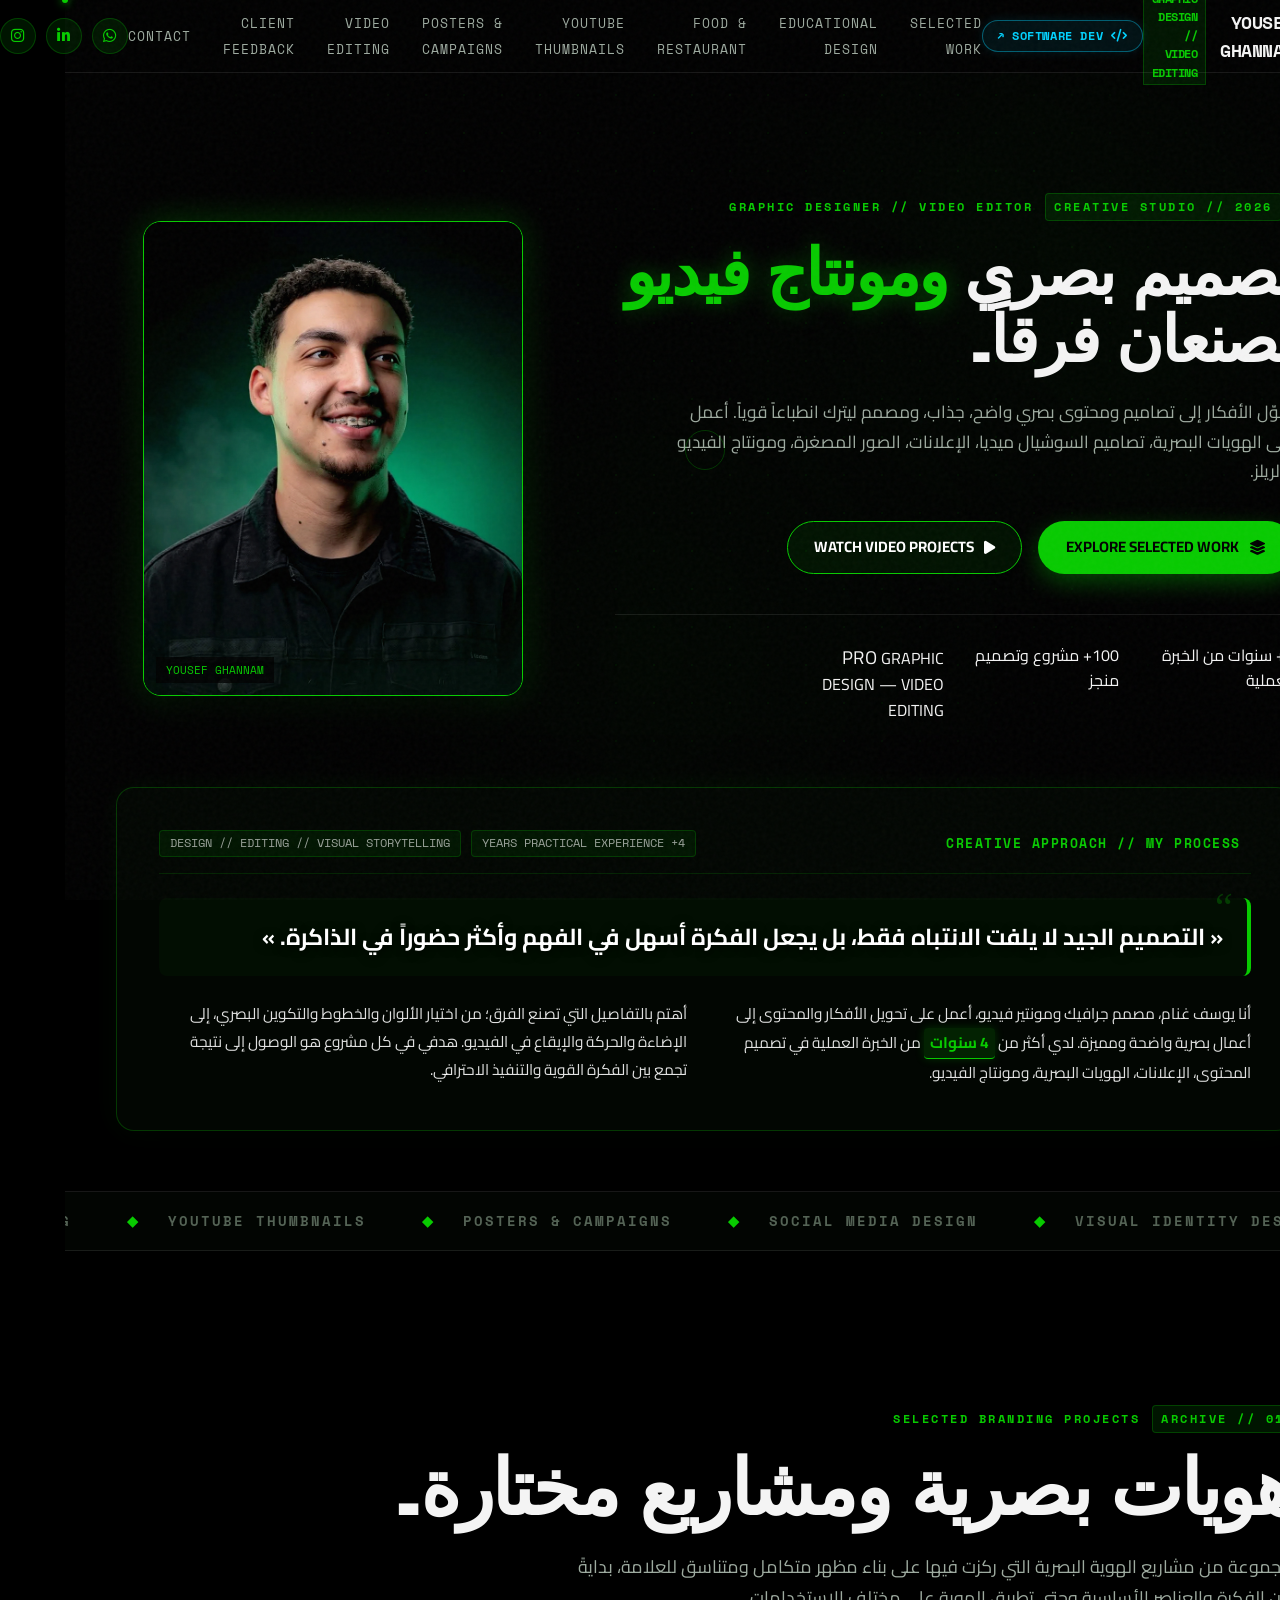
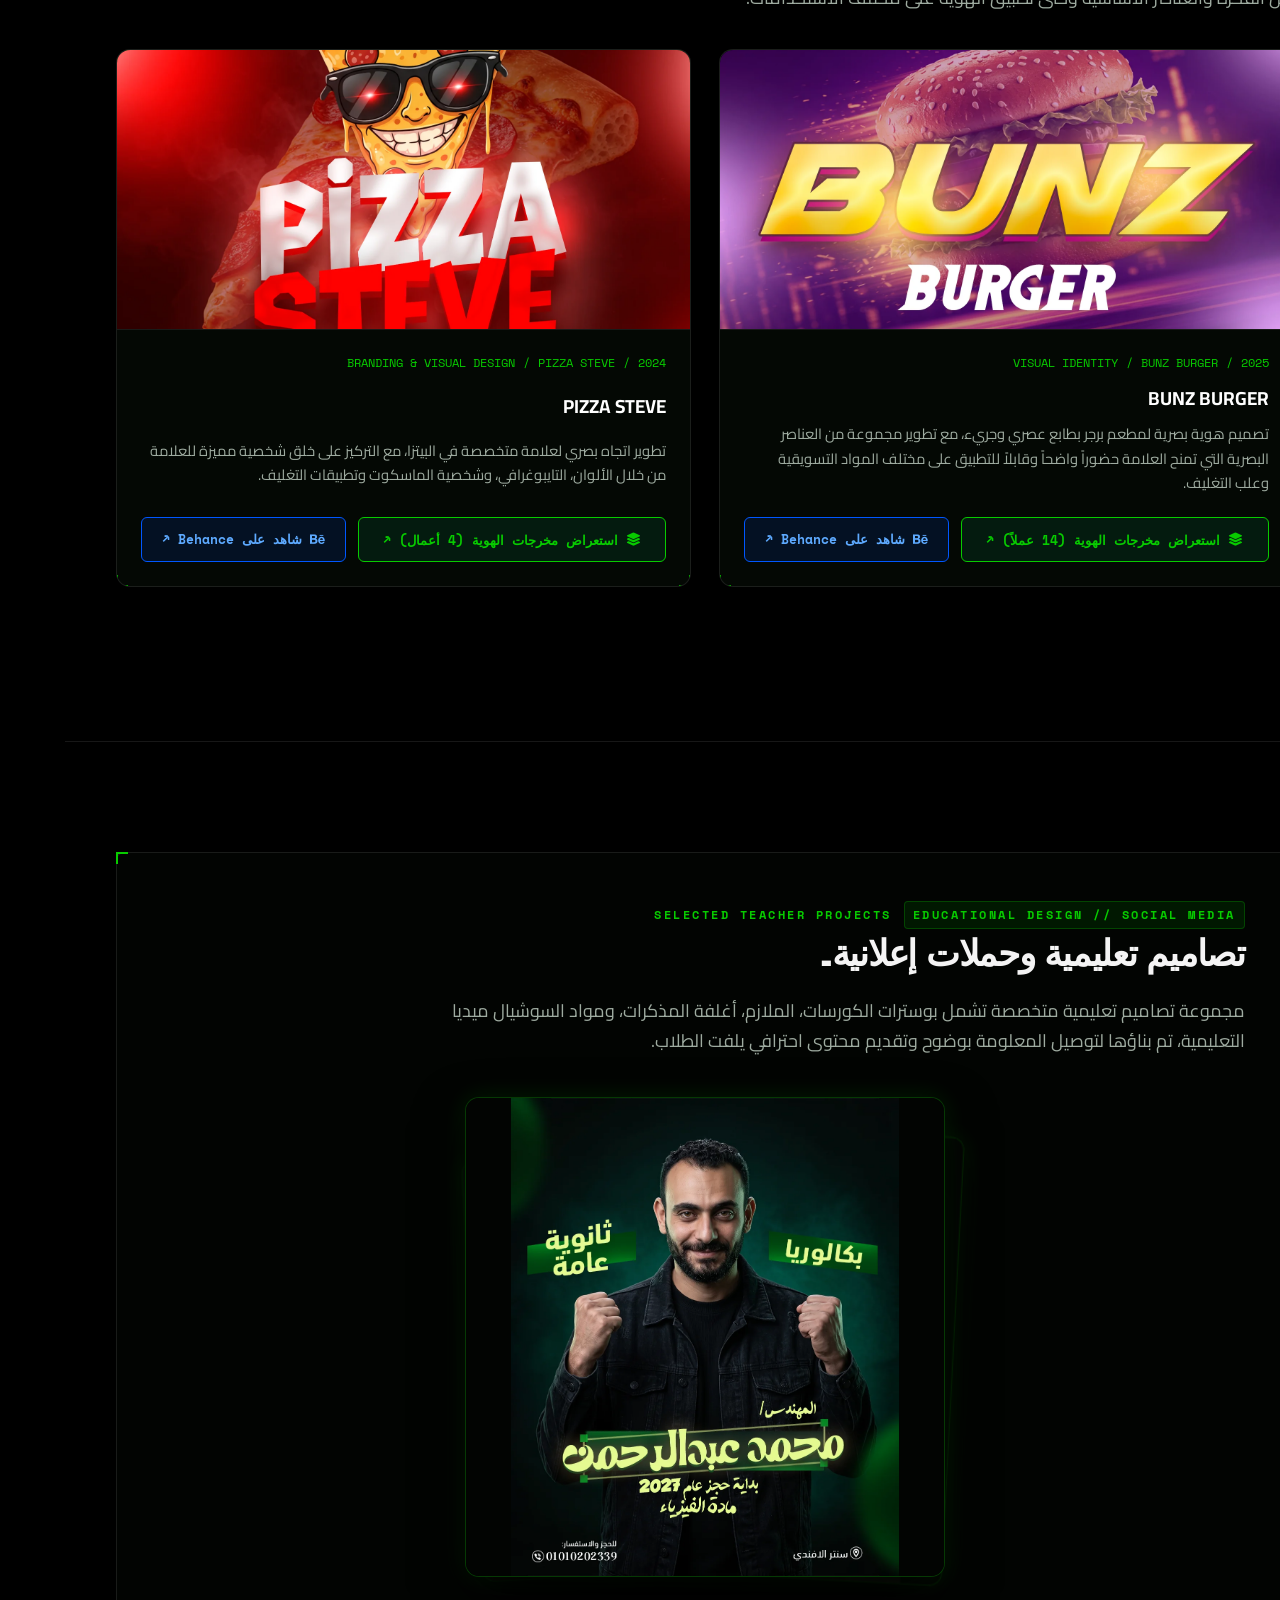
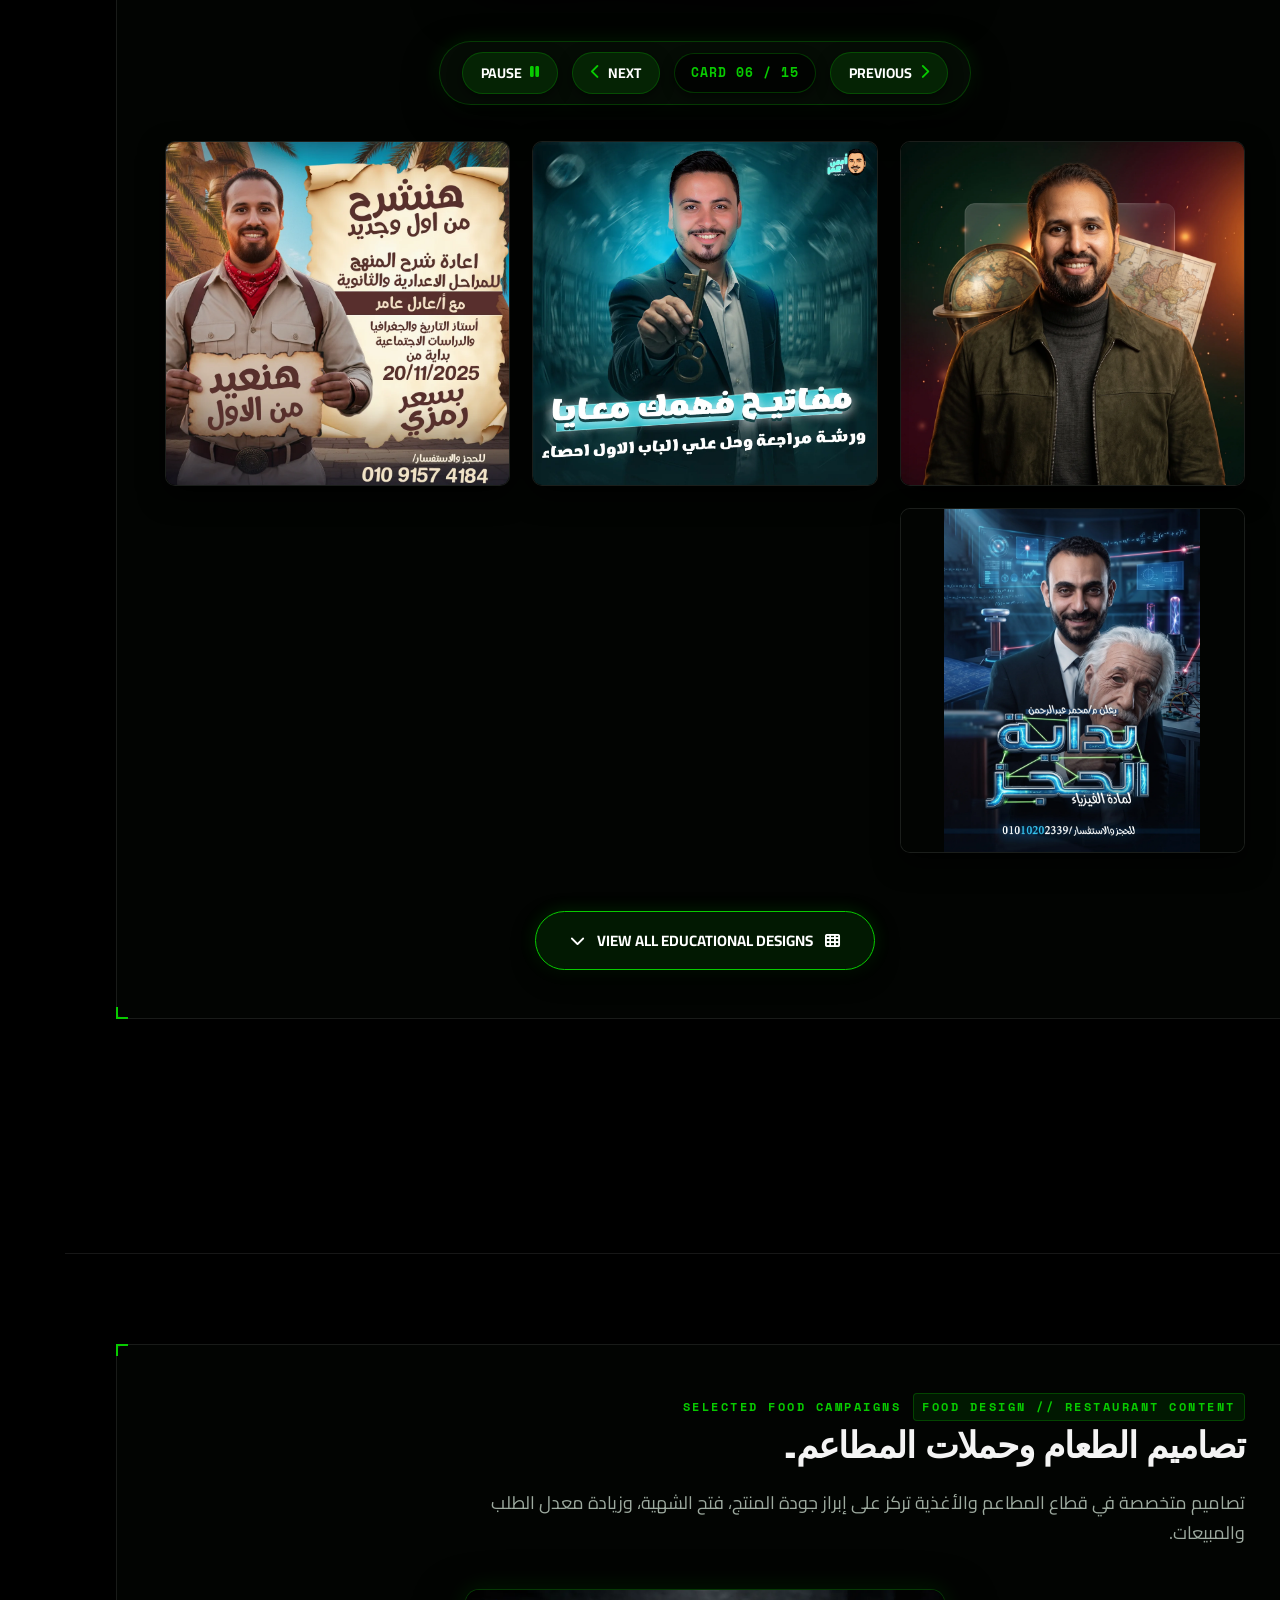
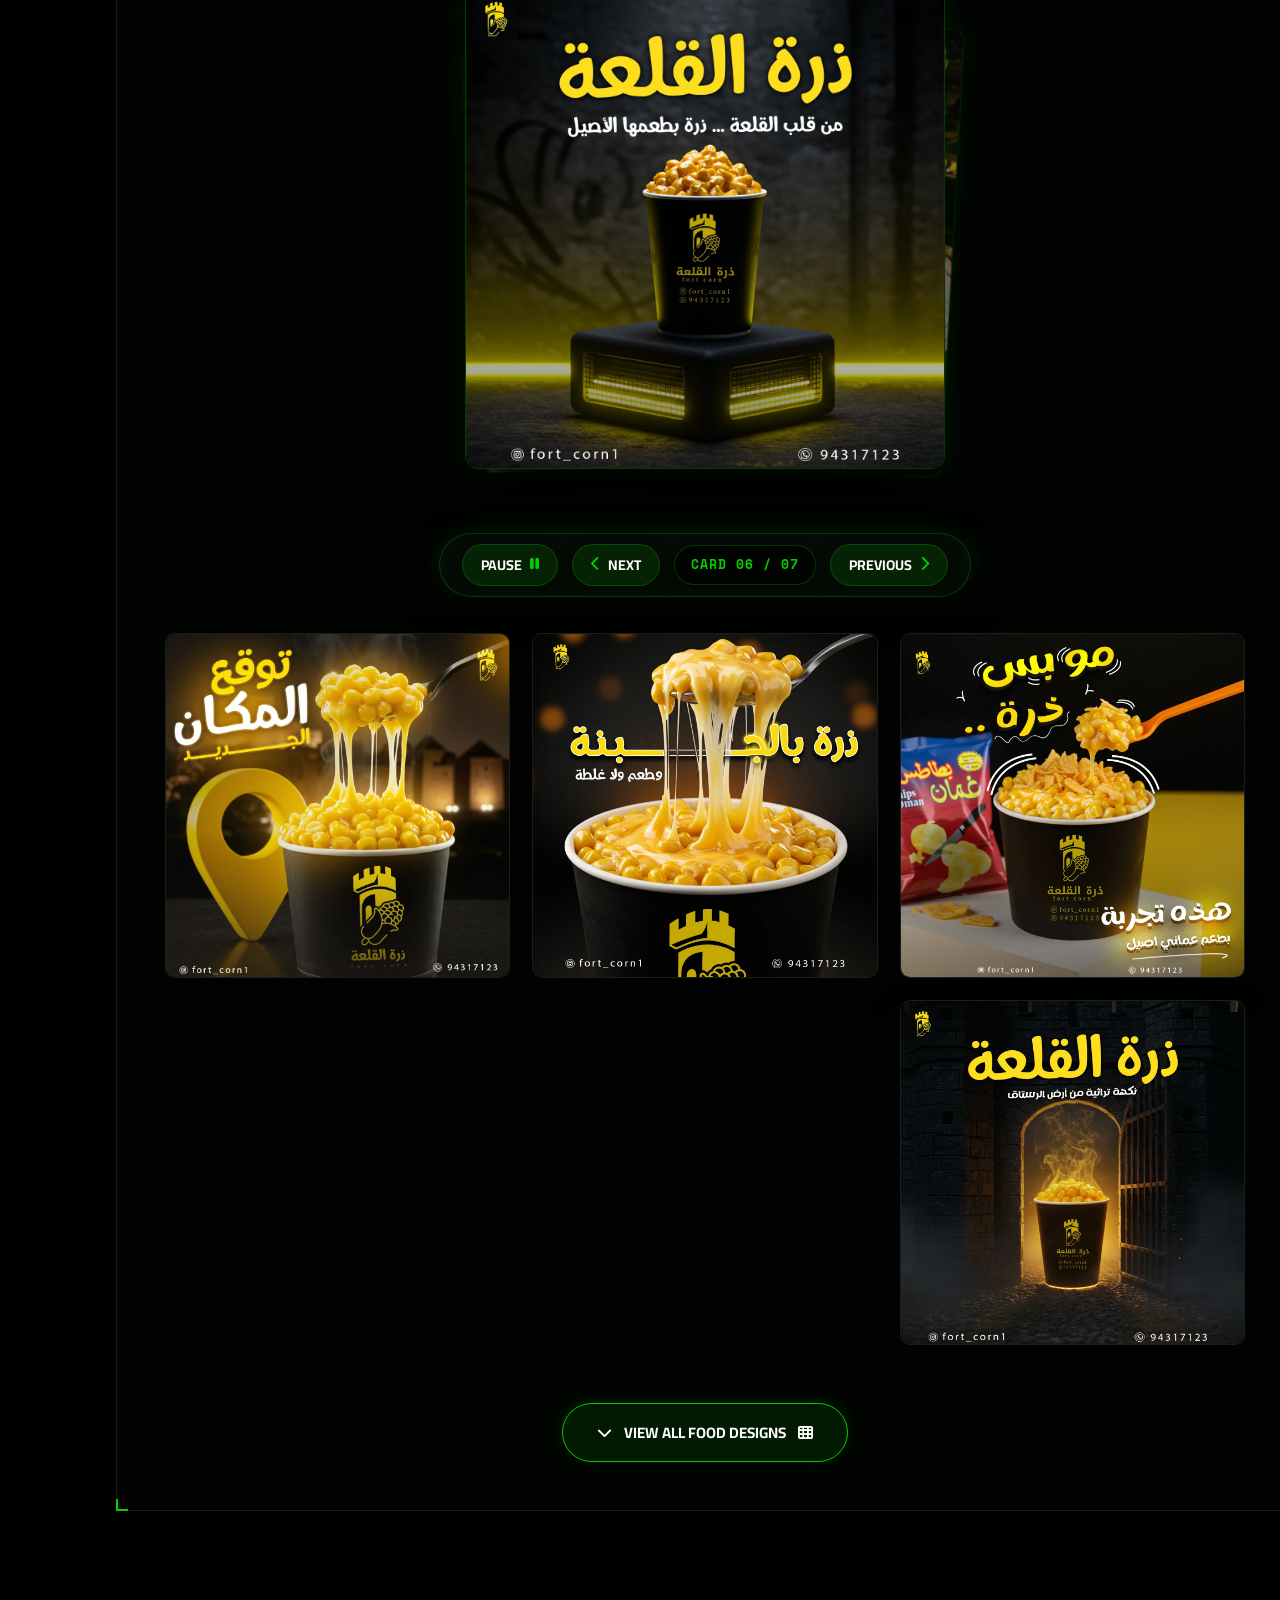
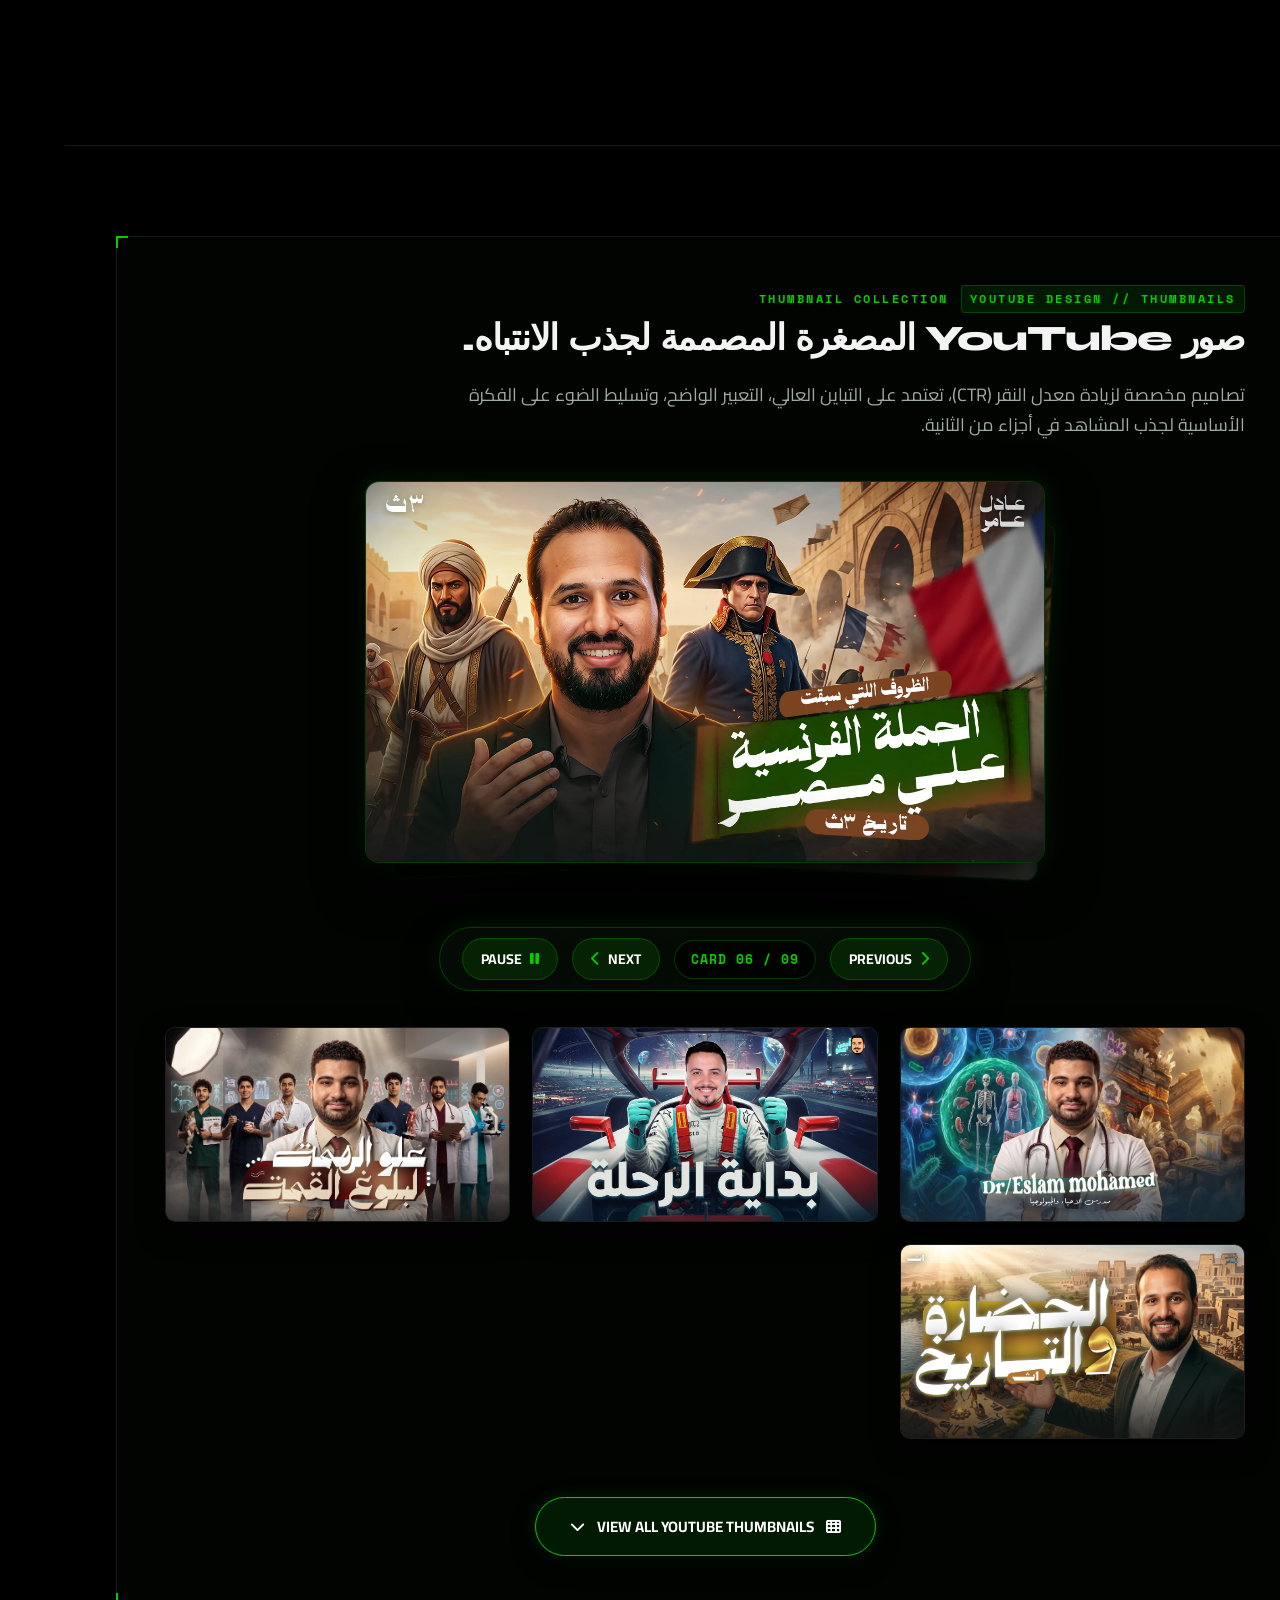
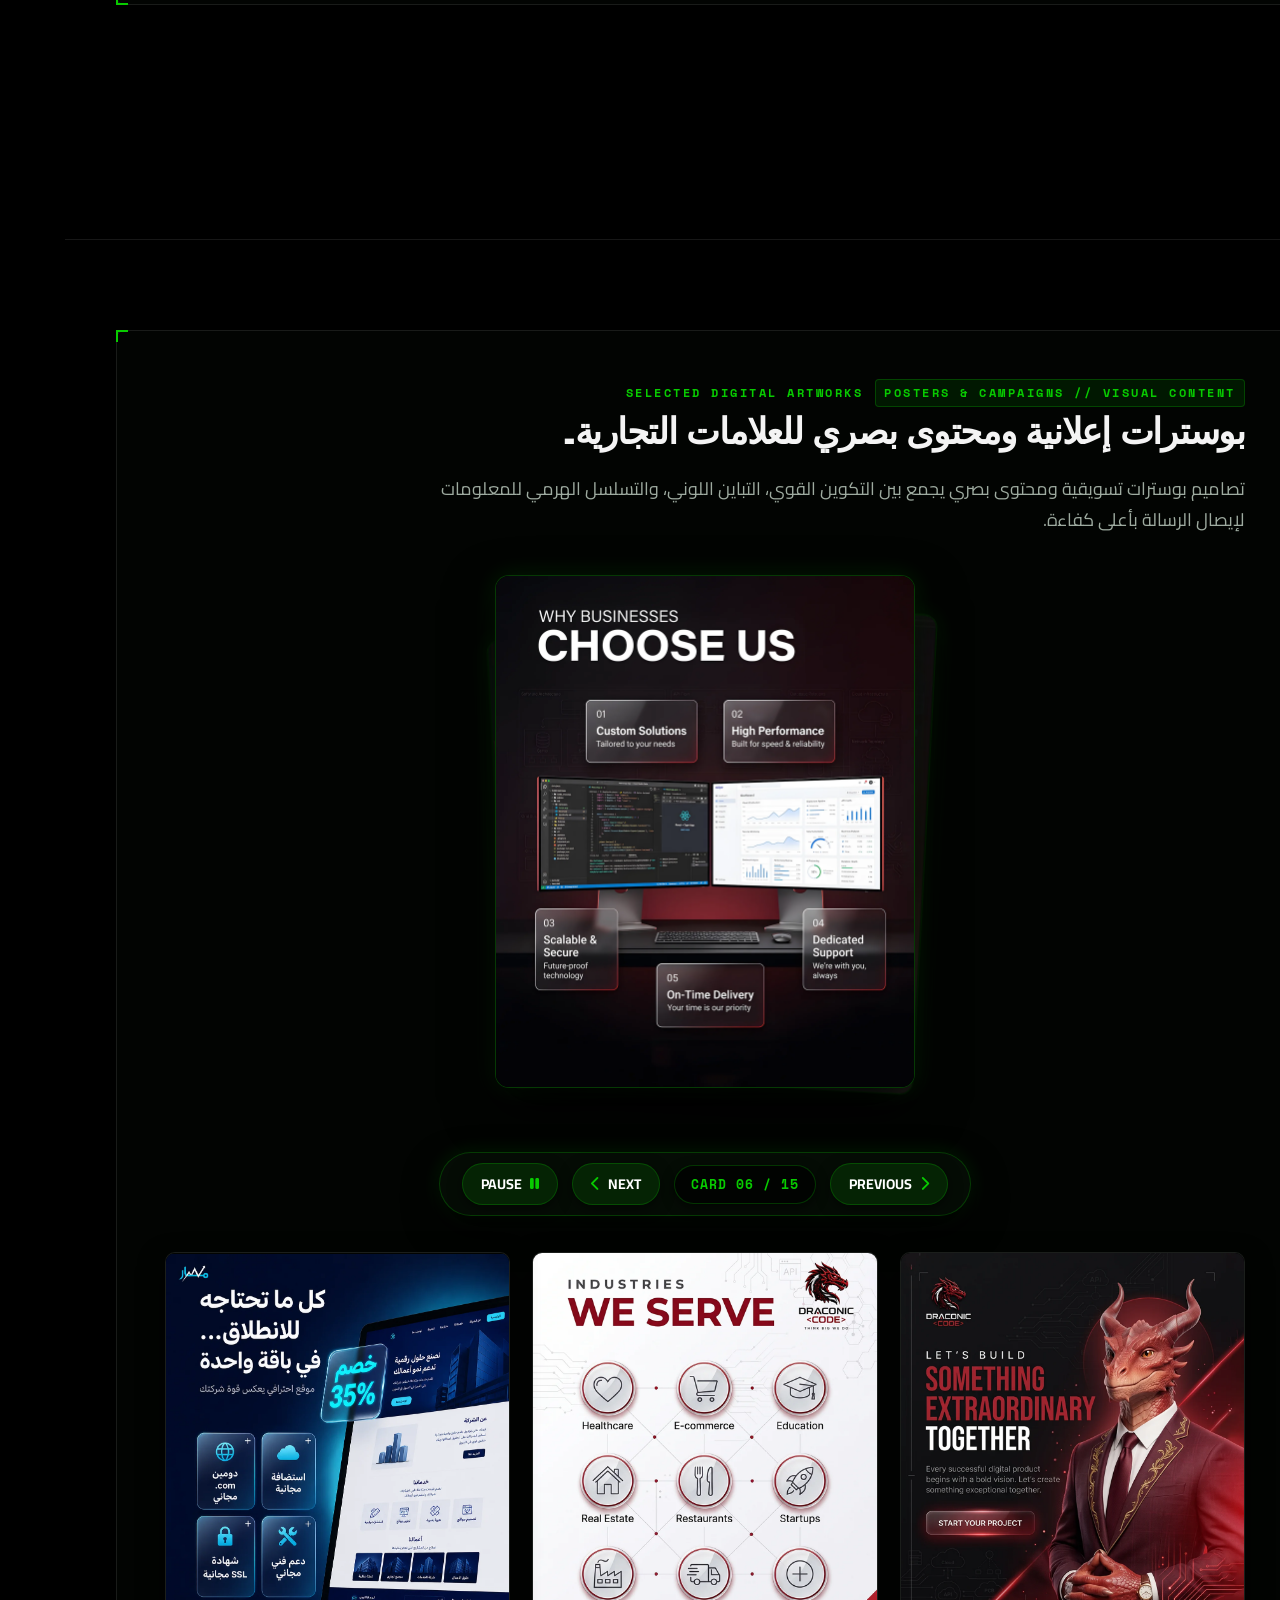
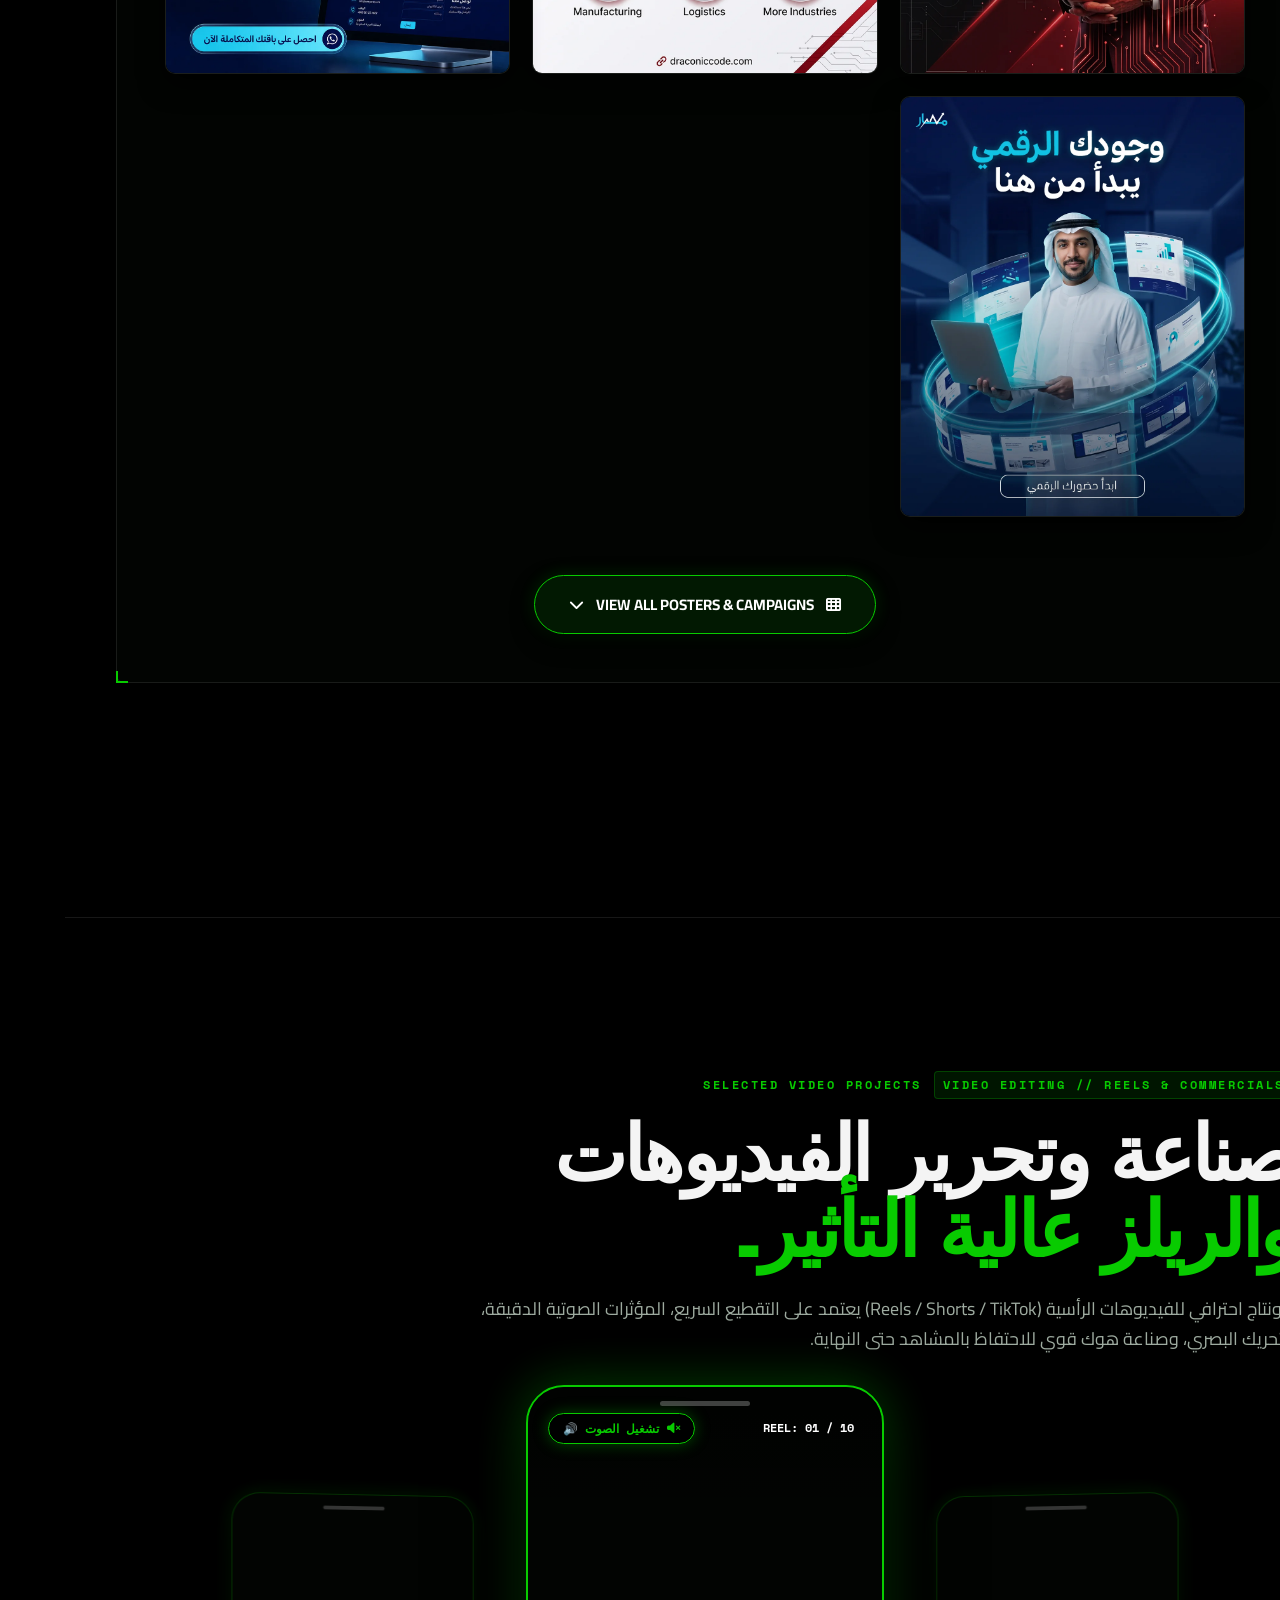
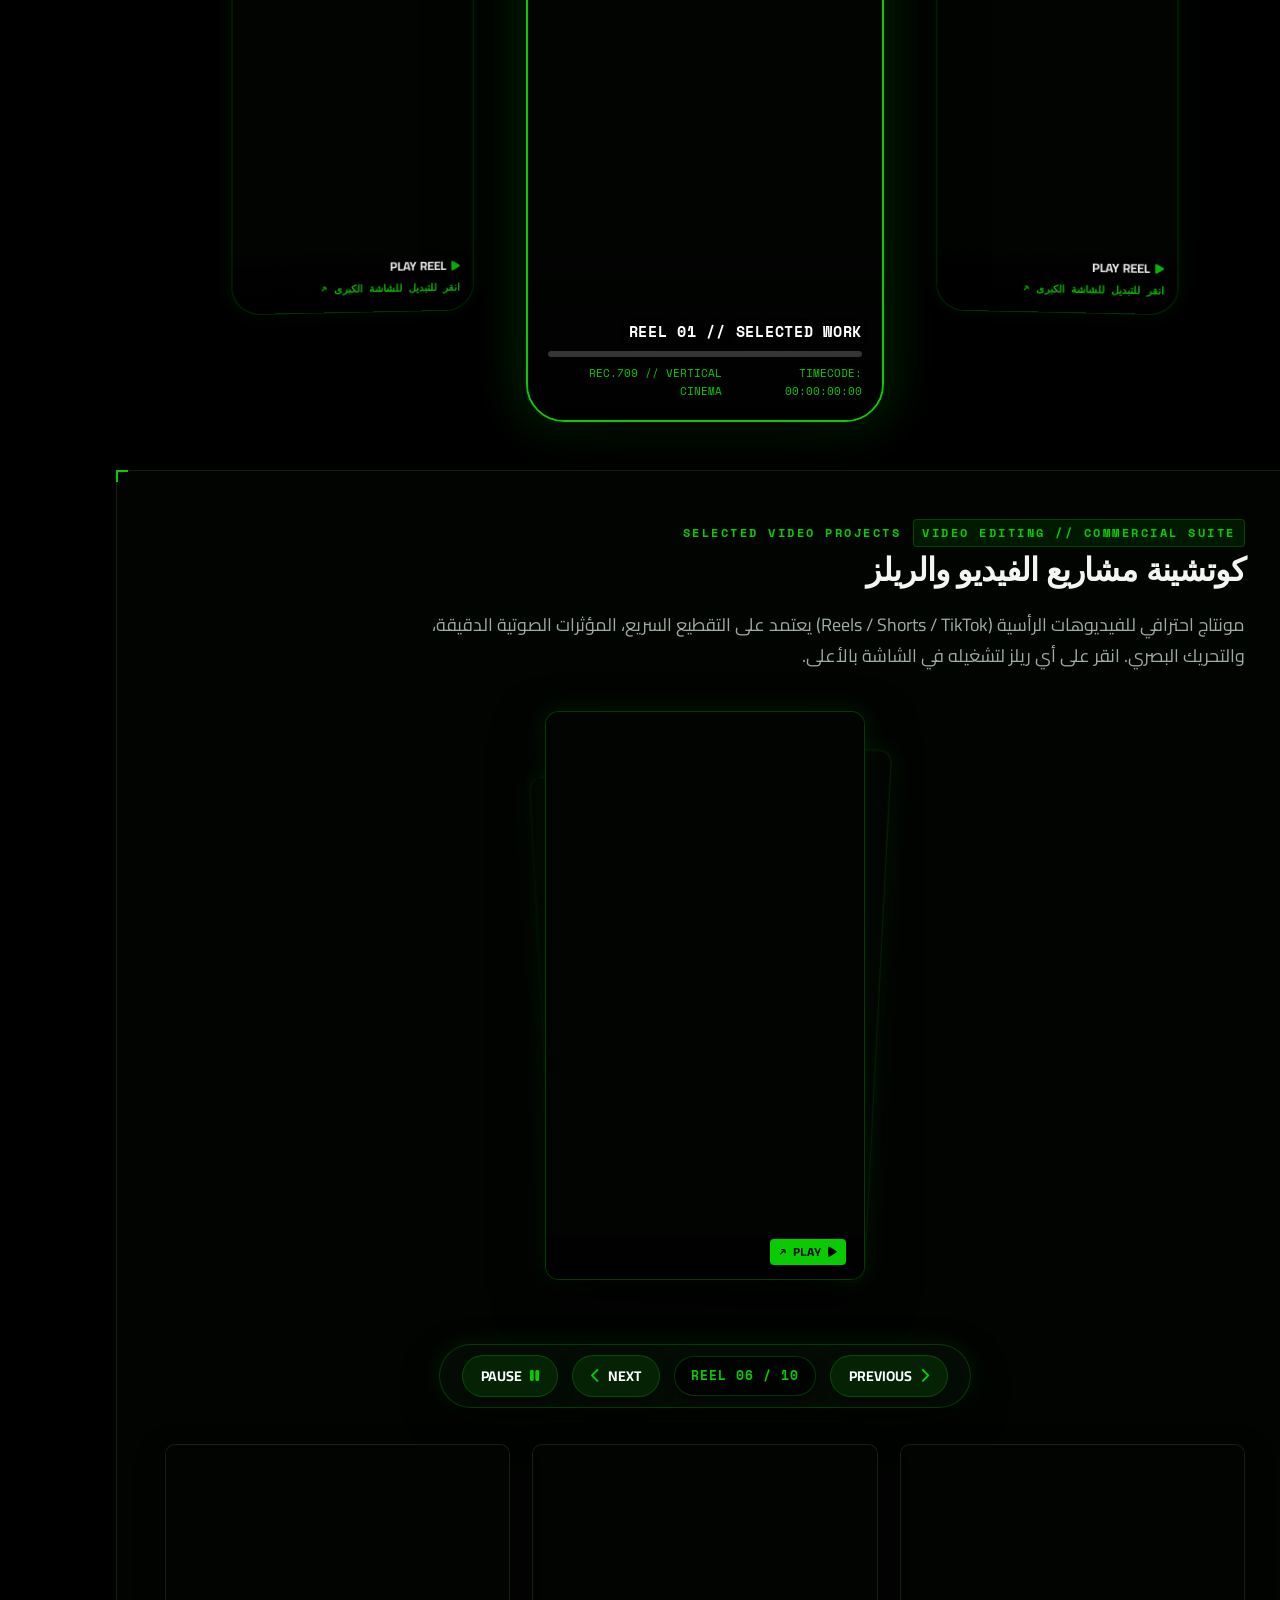
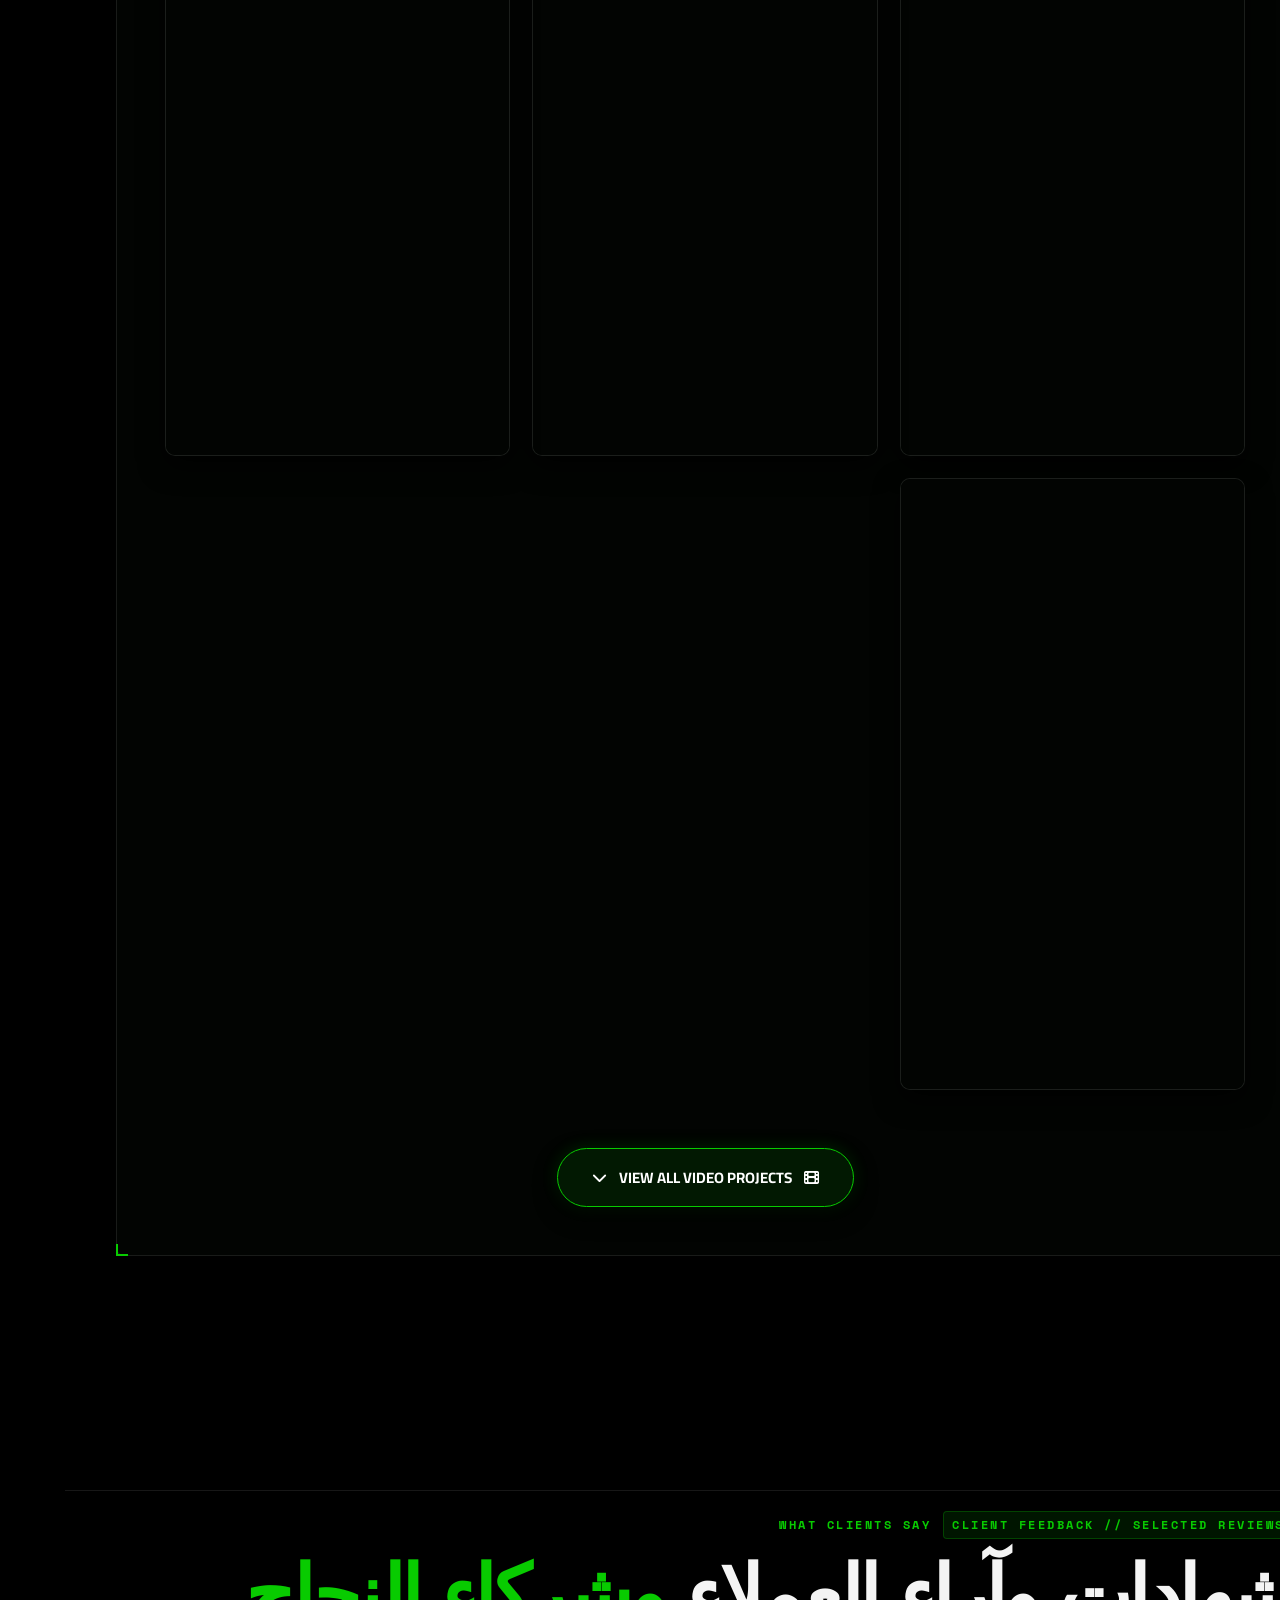
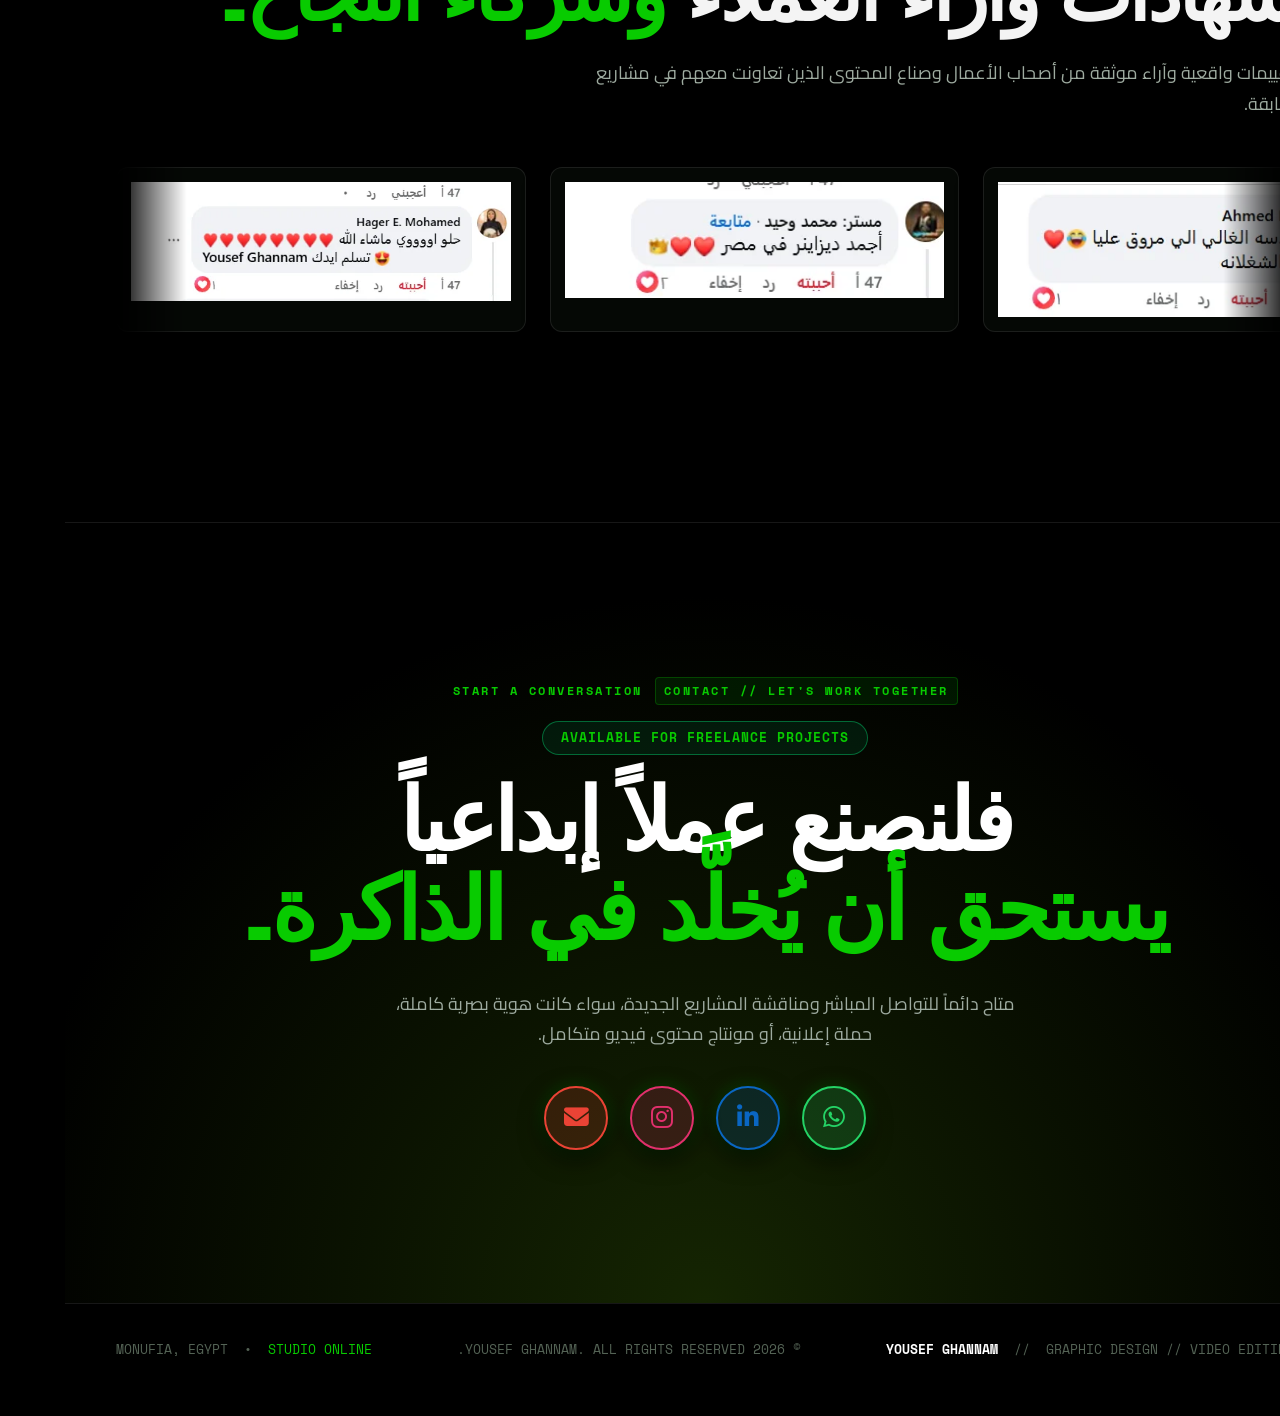
==== commit 455b04fe: "Fix image click lightbox and prevent screen freeze on card decks" ====
--- a/H/index.html
+++ b/H/index.html
@@ -1216,9 +1216,10 @@
     </div>
 
     <!-- FULLSCREEN HIGH-RES LIGHTBOX MODAL -->
-    <div id="lightbox-modal" class="lightbox-modal-wrap" role="dialog" aria-hidden="true">
-        <button class="lightbox-close-btn" id="close-lightbox" aria-label="CLOSE ✕" style="display: flex; align-items: center; gap: 8px; font-family: var(--font-mono); font-size: 0.85rem;">
-            <span style="color: #FFF; font-weight: 700;">CLOSE ✕</span>
+    <div id="lightbox-modal" class="lightbox-veil lightbox-modal-wrap" role="dialog" aria-hidden="true">
+        <button class="lightbox-close-btn" id="close-lightbox" aria-label="CLOSE ✕">
+            <i class="fas fa-times" style="font-size: 1rem;"></i>
+            <span style="color: #FFF; font-weight: 700;">CLOSE</span>
         </button>
         <div class="lightbox-content-box">
             <img id="lightbox-img" src="" alt="Enlarged View">
--- a/H/C.CSS
+++ b/H/C.CSS
@@ -2029,30 +2029,81 @@
 }
 
 /* Lightbox Modal */
-.lightbox-veil {
+.lightbox-veil,
+.lightbox-modal-wrap,
+#lightbox-modal {
     position: fixed;
     inset: 0;
-    background: rgba(0, 0, 0, 0.96);
-    z-index: 6000;
+    width: 100vw;
+    height: 100vh;
+    background: rgba(0, 0, 0, 0.95);
+    backdrop-filter: blur(14px);
+    -webkit-backdrop-filter: blur(14px);
+    z-index: 9999;
     display: flex;
     align-items: center;
     justify-content: center;
-    padding: 24px;
+    padding: clamp(16px, 3vw, 36px);
     opacity: 0;
     visibility: hidden;
+    pointer-events: none;
     transition: opacity 0.3s ease, visibility 0.3s ease;
 }
 
-.lightbox-veil.active {
+.lightbox-veil.active,
+.lightbox-modal-wrap.active,
+#lightbox-modal.active {
     opacity: 1;
     visibility: visible;
-}
-
-.lightbox-veil img {
+    pointer-events: auto;
+}
+
+.lightbox-content-box {
+    position: relative;
+    max-width: 92vw;
+    max-height: 88vh;
+    display: flex;
+    align-items: center;
+    justify-content: center;
+}
+
+.lightbox-veil img,
+.lightbox-modal-wrap img,
+#lightbox-img {
     max-width: 90vw;
     max-height: 85vh;
-    border: 1px solid var(--hairline-green);
-    box-shadow: 0 20px 80px rgba(0, 0, 0, 0.95);
+    object-fit: contain;
+    border: 1.5px solid var(--hairline-green-bright);
+    border-radius: 10px;
+    box-shadow: 0 25px 90px rgba(0, 0, 0, 0.98), 0 0 40px rgba(8, 203, 0, 0.25);
+}
+
+.lightbox-close-btn {
+    position: absolute;
+    top: 24px;
+    right: 24px;
+    z-index: 10005;
+    background: #081008;
+    border: 1px solid var(--hairline-green-bright);
+    color: #FFFFFF;
+    font-family: var(--font-mono);
+    font-size: 0.85rem;
+    font-weight: 700;
+    padding: 10px 18px;
+    border-radius: 6px;
+    cursor: pointer;
+    display: flex;
+    align-items: center;
+    gap: 8px;
+    box-shadow: 0 4px 20px rgba(0, 0, 0, 0.8);
+    transition: all 0.25s ease;
+}
+
+.lightbox-close-btn:hover {
+    background: var(--color-accent-green);
+    color: #000000;
+    box-shadow: 0 0 16px var(--color-accent-green-glow);
+    transform: scale(1.05);
 }
 
 /* --- RESPONSIVE ADJUSTMENTS --- */
